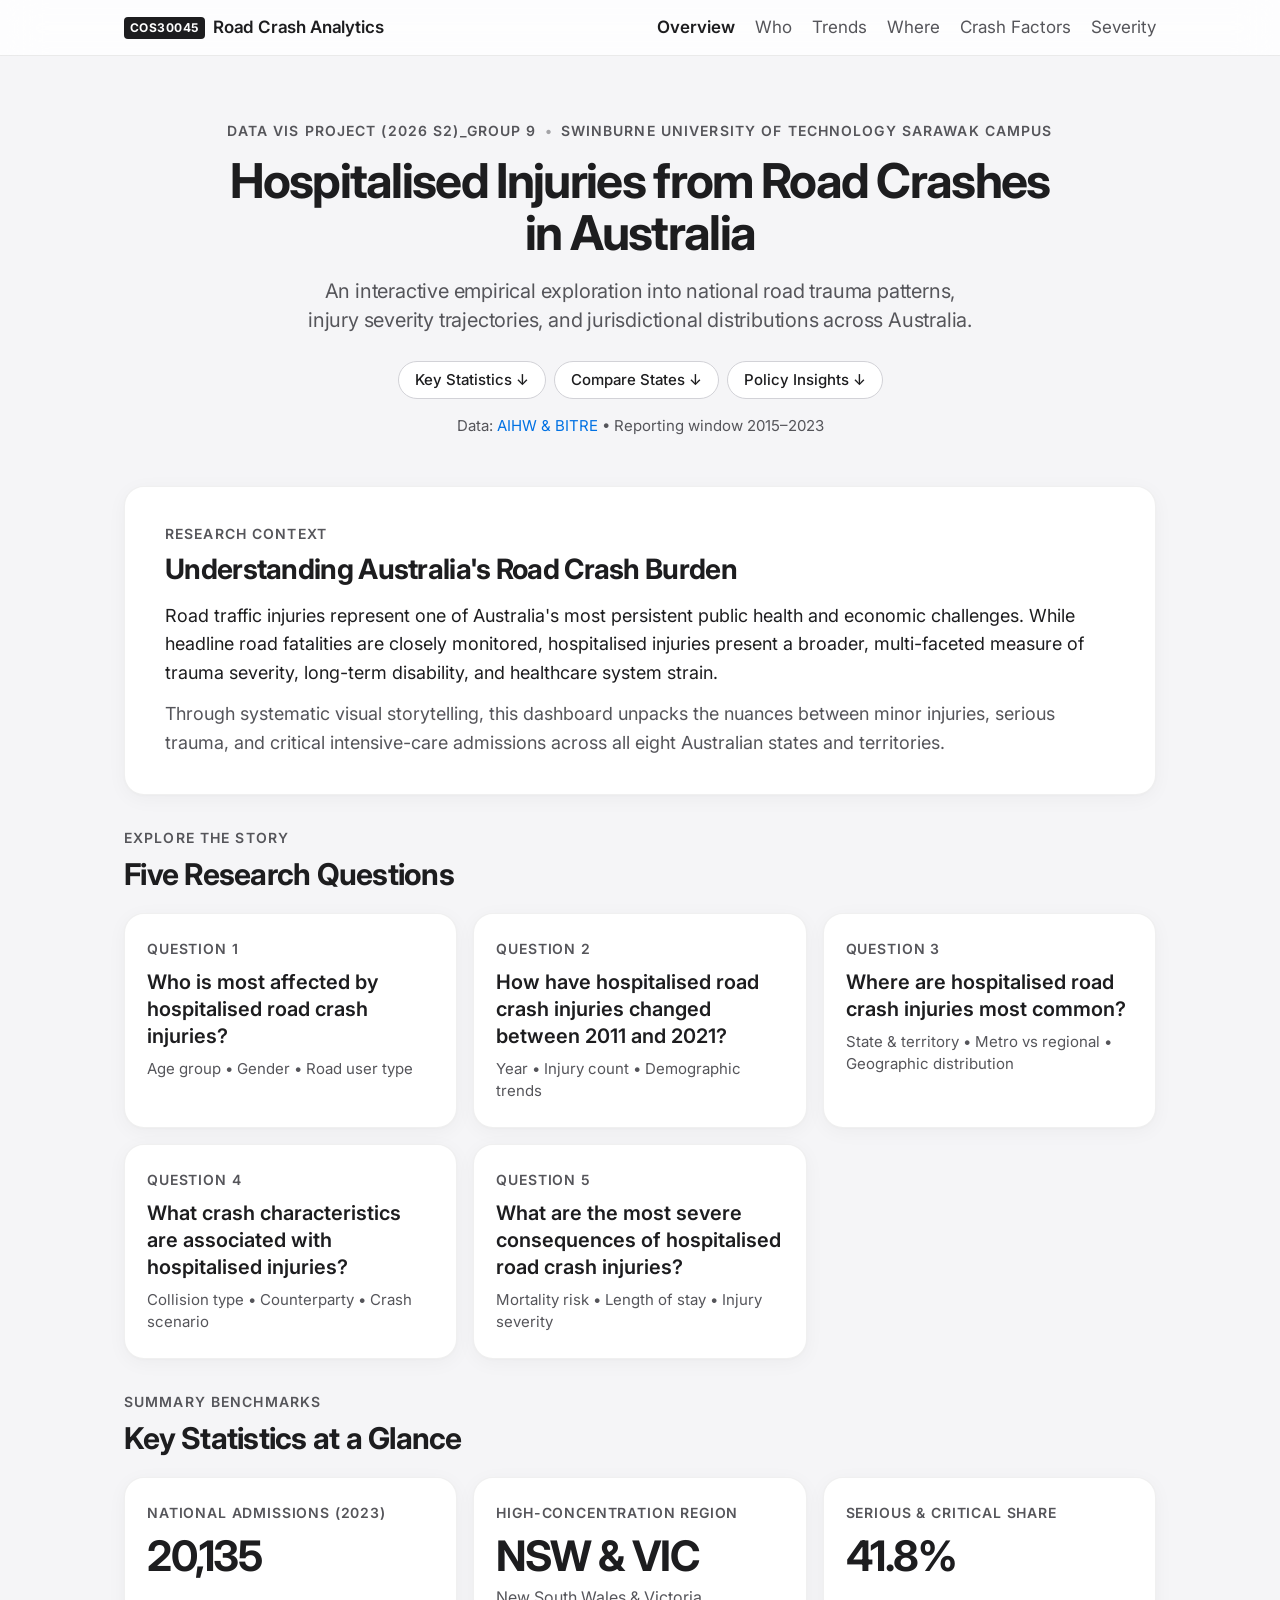
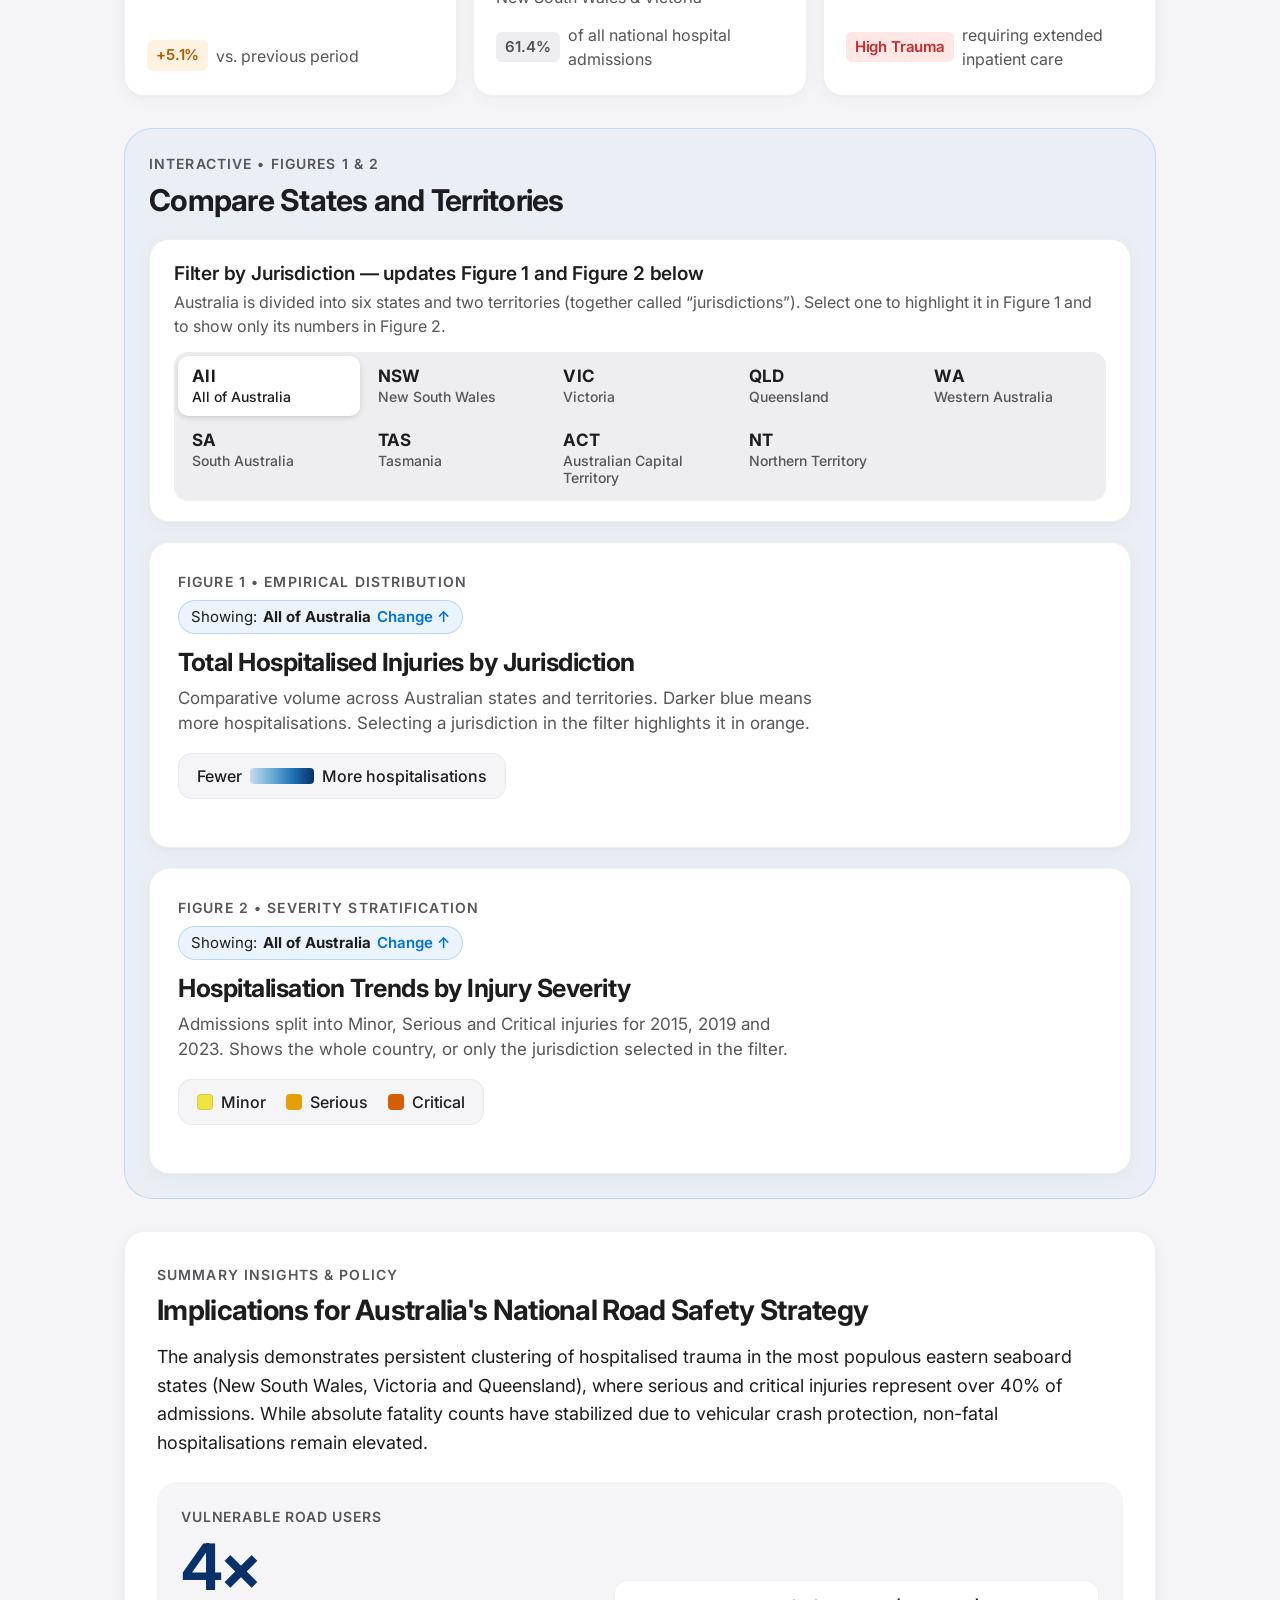
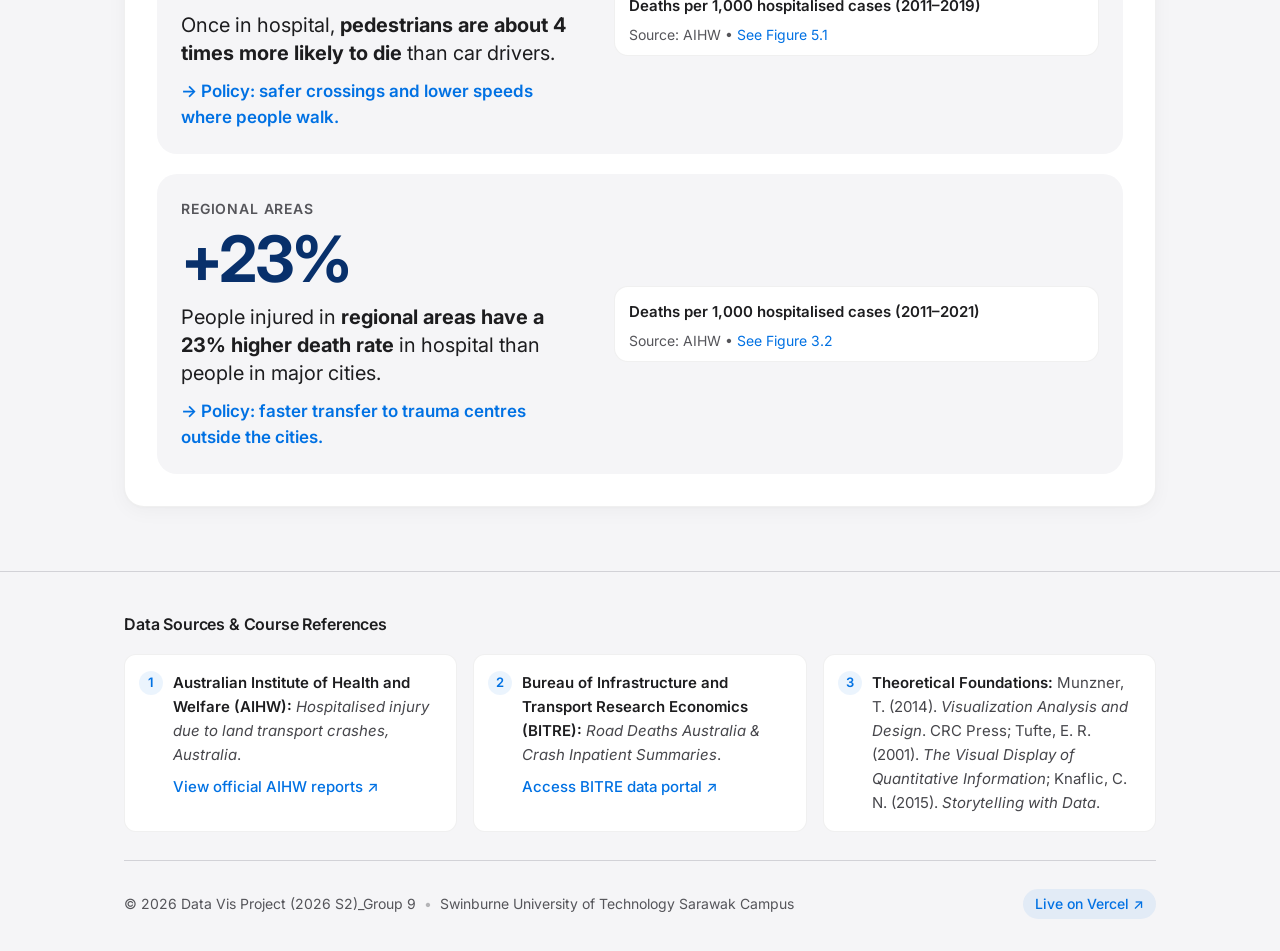
==== src/index.html @ b7437cf0 "feat: Enhance accessibility and responsiveness across the site - Added full state names to jurisdict" ====
<!DOCTYPE html>
<html lang="en">
<head>
  <meta charset="UTF-8" />
  <meta name="viewport" content="width=device-width, initial-scale=1.0" />
  <meta name="description" content="COS20031 Database Design Project – Hospitalised Injuries from Road Crashes in Australia – Swinburne University of Technology Sarawak Campus" />

  <title>Hospitalised Injuries from Road Crashes in Australia</title>

  <!-- ── Apple San Francisco Font Fallback Stack ─────────────── -->
  <link rel="preconnect" href="https://fonts.googleapis.com" />
  <link rel="preconnect" href="https://fonts.gstatic.com" crossorigin />
  <link
    href="https://fonts.googleapis.com/css2?family=Inter:wght@400;500;600;700&display=swap"
    rel="stylesheet"
  />

  <!-- ── Stylesheets ─────────────────────────────────────────── -->
  <link rel="stylesheet" href="css/base.css" />
  <link rel="stylesheet" href="css/visualisations.css" />
</head>
<body data-page="home">

  <!-- Navbar injected by js/layout.js -->
  <div id="site-nav"></div>

  <!-- ═══════════════════════════════════════════════════════════
       HERO SECTION – Apple-style Clean Minimalist Editorial
       ═══════════════════════════════════════════════════════════ -->
  <header class="apple-hero">
    <div class="container hero-container">
      <div class="hero-eyebrow">
        <span>Data Vis Project (2026 S2)_Group 9</span>
        <span class="eyebrow-divider">•</span>
        <span>Swinburne University of Technology Sarawak Campus</span>
      </div>
      <h1 class="hero-title">
        Hospitalised Injuries from Road Crashes in Australia
      </h1>
      <p class="hero-subtitle">
        An interactive empirical exploration into national road trauma patterns,
        injury severity trajectories, and jurisdictional distributions across Australia.
      </p>
      <nav class="hero-chips" aria-label="Jump to section">
        <a href="#key-statistics" class="hero-chip">Key Statistics &darr;</a>
        <a href="#explore" class="hero-chip">Compare States &darr;</a>
        <a href="#conclusion" class="hero-chip">Policy Insights &darr;</a>
      </nav>
      <p class="hero-meta">
        Data: <a href="#citations">AIHW &amp; BITRE</a> &bull; Reporting window 2015&ndash;2023
      </p>
    </div>
  </header>

  <!-- ═══════════════════════════════════════════════════════════
       MAIN CONTENT
       ═══════════════════════════════════════════════════════════ -->
  <main class="container">

    <!-- ── Introduction / Context Card ───────────────────────── -->
    <section id="introduction" class="apple-section">
      <div class="apple-card intro-card">
        <div class="section-kicker">Research Context</div>
        <h2 class="apple-card-title">Understanding Australia's Road Crash Burden</h2>
        <p class="apple-card-text">
          Road traffic injuries represent one of Australia's most persistent public
          health and economic challenges. While headline road fatalities are closely
          monitored, hospitalised injuries present a broader, multi-faceted measure
          of trauma severity, long-term disability, and healthcare system strain.
        </p>
        <p class="apple-card-text text-secondary">
          Through systematic visual storytelling, this dashboard unpacks the nuances
          between minor injuries, serious trauma, and critical intensive-care admissions
          across all eight Australian states and territories.
        </p>
      </div>
    </section>

    <!-- ── Research Questions (links to each question page) ──── -->
    <section id="questions" class="apple-section">
      <div class="section-header-compact">
        <div class="section-kicker">Explore the Story</div>
        <h2 class="section-heading">Five Research Questions</h2>
      </div>
      <div class="question-grid">
        <a href="who-is-affected.html" class="question-card">
          <div class="card-eyebrow">QUESTION 1</div>
          <h3 class="question-card-title">Who is most affected by hospitalised road crash injuries?</h3>
          <p class="question-card-meta">Age group &bull; Gender &bull; Road user type</p>
        </a>
        <a href="trends-over-time.html" class="question-card">
          <div class="card-eyebrow">QUESTION 2</div>
          <h3 class="question-card-title">How have hospitalised road crash injuries changed between 2011 and 2021?</h3>
          <p class="question-card-meta">Year &bull; Injury count &bull; Demographic trends</p>
        </a>
        <a href="geographic-distribution.html" class="question-card">
          <div class="card-eyebrow">QUESTION 3</div>
          <h3 class="question-card-title">Where are hospitalised road crash injuries most common?</h3>
          <p class="question-card-meta">State &amp; territory &bull; Metro vs regional &bull; Geographic distribution</p>
        </a>
        <a href="crash-characteristics.html" class="question-card">
          <div class="card-eyebrow">QUESTION 4</div>
          <h3 class="question-card-title">What crash characteristics are associated with hospitalised injuries?</h3>
          <p class="question-card-meta">Collision type &bull; Counterparty &bull; Crash scenario</p>
        </a>
        <a href="injury-severity.html" class="question-card">
          <div class="card-eyebrow">QUESTION 5</div>
          <h3 class="question-card-title">What are the most severe consequences of hospitalised road crash injuries?</h3>
          <p class="question-card-meta">Mortality risk &bull; Length of stay &bull; Injury severity</p>
        </a>
      </div>
    </section>

    <!-- ── Key Callout Metric Cards (Apple Health / Watch style) ── -->
    <section id="key-statistics" class="apple-section">
      <div class="section-header-compact">
        <div class="section-kicker">Summary Benchmarks</div>
        <h2 class="section-heading">Key Statistics at a Glance</h2>
      </div>

      <div class="callout-grid">
        <div class="callout-card">
          <div class="card-eyebrow">NATIONAL ADMISSIONS (2023)</div>
          <div class="callout-number" id="callout-total">20,135</div>
          <div class="callout-footer">
            <span class="trend-badge trend-up" id="callout-change">+5.1%</span>
            <span class="callout-label">vs. previous period</span>
          </div>
        </div>

        <div class="callout-card">
          <div class="card-eyebrow">HIGH-CONCENTRATION REGION</div>
          <div class="callout-number" id="callout-trend">NSW &amp; VIC</div>
          <p class="callout-sub">New South Wales &amp; Victoria</p>
          <div class="callout-footer">
            <span class="trend-badge trend-neutral">61.4%</span>
            <span class="callout-label">of all national hospital admissions</span>
          </div>
        </div>

        <div class="callout-card">
          <div class="card-eyebrow">SERIOUS &amp; CRITICAL SHARE</div>
          <div class="callout-number" id="callout-severity">41.8%</div>
          <div class="callout-footer">
            <span class="trend-badge trend-alert">High Trauma</span>
            <span class="callout-label">requiring extended inpatient care</span>
          </div>
        </div>
      </div>
    </section>

    <!-- ═══ Explore by Jurisdiction: one filter drives Figure 1 AND Figure 2 ═══ -->
    <div class="explore-group" id="explore">
    <div class="section-header-compact explore-group-header">
      <div class="section-kicker">Interactive &bull; Figures 1 &amp; 2</div>
      <h2 class="section-heading">Compare States and Territories</h2>
    </div>

    <!-- ── Filters (Apple iOS Segmented Control) ─────────────── -->
    <section id="filters" class="apple-section">
      <div class="filter-wrapper">
        <div class="filter-label-wrap">
          <span class="filter-headline">Filter by Jurisdiction &mdash; updates Figure 1 and Figure 2 below</span>
          <span class="filter-subheadline">
            Australia is divided into six states and two territories (together called
            &ldquo;jurisdictions&rdquo;). Select one to highlight it in Figure 1 and to show only
            its numbers in Figure 2.
          </span>
        </div>
        <div id="filters-container" class="apple-segmented-control jurisdiction-control" role="tablist">
          <button class="filter-btn active" data-filter="all" role="tab" aria-selected="true">
            <span class="filter-code">All</span><span class="filter-name">All of Australia</span>
          </button>
          <button class="filter-btn" data-filter="NSW" role="tab" aria-selected="false">
            <span class="filter-code">NSW</span><span class="filter-name">New South Wales</span>
          </button>
          <button class="filter-btn" data-filter="VIC" role="tab" aria-selected="false">
            <span class="filter-code">VIC</span><span class="filter-name">Victoria</span>
          </button>
          <button class="filter-btn" data-filter="QLD" role="tab" aria-selected="false">
            <span class="filter-code">QLD</span><span class="filter-name">Queensland</span>
          </button>
          <button class="filter-btn" data-filter="WA" role="tab" aria-selected="false">
            <span class="filter-code">WA</span><span class="filter-name">Western Australia</span>
          </button>
          <button class="filter-btn" data-filter="SA" role="tab" aria-selected="false">
            <span class="filter-code">SA</span><span class="filter-name">South Australia</span>
          </button>
          <button class="filter-btn" data-filter="TAS" role="tab" aria-selected="false">
            <span class="filter-code">TAS</span><span class="filter-name">Tasmania</span>
          </button>
          <button class="filter-btn" data-filter="ACT" role="tab" aria-selected="false">
            <span class="filter-code">ACT</span><span class="filter-name">Australian Capital Territory</span>
          </button>
          <button class="filter-btn" data-filter="NT" role="tab" aria-selected="false">
            <span class="filter-code">NT</span><span class="filter-name">Northern Territory</span>
          </button>
        </div>
      </div>
    </section>

    <!-- ── Chart 1: Regional Distribution (Apple Health style) ── -->
    <section id="chart-section-1" class="apple-section">
      <div class="apple-chart-card">
        <div class="chart-card-header">
          <div>
            <div class="section-kicker">Figure 1 • Empirical Distribution</div>
            <a href="#filters" class="filter-scope" data-filter-scope>Showing: <strong class="filter-scope-value">All of Australia</strong> <span class="filter-scope-change">Change &uarr;</span></a>
            <h2 class="chart-card-title">Total Hospitalised Injuries by Jurisdiction</h2>
            <p class="chart-card-desc">
              Comparative volume across Australian states and territories. Darker blue means more
              hospitalisations. Selecting a jurisdiction in the filter highlights it in orange.
            </p>
          </div>
          <div class="chart-legend-box" id="chart-1-legend">
            <span class="legend-chip">Fewer <span class="swatch swatch-gradient"></span> More hospitalisations</span>
          </div>
        </div>

        <div class="responsive-svg-container" id="chart-1">
          <!-- D3 SVG injected here -->
        </div>
      </div>
    </section>

    <!-- ── Chart 2: Injury Severity Breakdown ────────────────── -->
    <section id="chart-section-2" class="apple-section">
      <div class="apple-chart-card">
        <div class="chart-card-header">
          <div>
            <div class="section-kicker">Figure 2 • Severity Stratification</div>
            <a href="#filters" class="filter-scope" data-filter-scope>Showing: <strong class="filter-scope-value">All of Australia</strong> <span class="filter-scope-change">Change &uarr;</span></a>
            <h2 class="chart-card-title">Hospitalisation Trends by Injury Severity</h2>
            <p class="chart-card-desc">
              Admissions split into Minor, Serious and Critical injuries for 2015, 2019 and 2023.
              Shows the whole country, or only the jurisdiction selected in the filter.
            </p>
          </div>
          <div class="chart-legend-box" id="chart-2-legend">
            <span class="legend-chip"><span class="swatch swatch-minor"></span> Minor</span>
            <span class="legend-chip"><span class="swatch swatch-serious"></span> Serious</span>
            <span class="legend-chip"><span class="swatch swatch-critical"></span> Critical</span>
          </div>
        </div>

        <div class="responsive-svg-container" id="chart-2">
          <!-- D3 SVG injected here -->
        </div>
      </div>
    </section>
    </div><!-- /.explore-group -->

    <!-- ── Narrative Conclusion (Apple Card) ─────────────────── -->
    <section id="conclusion" class="apple-section">
      <div class="apple-card conclusion-card">
        <div class="section-kicker">Summary Insights &amp; Policy</div>
        <h2 class="apple-card-title">Implications for Australia's National Road Safety Strategy</h2>
        <p class="apple-card-text">
          The analysis demonstrates persistent clustering of hospitalised trauma in the
          most populous eastern seaboard states (New South Wales, Victoria and Queensland), where serious and critical
          injuries represent over 40% of admissions. While absolute fatality counts have
          stabilized due to vehicular crash protection, non-fatal hospitalisations remain elevated.
        </p>
        <div class="insight-list">
          <!-- Insight 1: one number, one sentence, one action, one chart -->
          <article class="insight-row">
            <div class="insight-text">
              <div class="insight-kicker">Vulnerable road users</div>
              <div class="insight-number">4&times;</div>
              <p class="insight-headline">
                Once in hospital, <strong>pedestrians are about 4 times more likely to die</strong>
                than car drivers.
              </p>
              <p class="insight-action"><span aria-hidden="true">&rarr;</span> Policy: safer crossings and lower speeds where people walk.</p>
            </div>
            <figure class="summary-chart">
              <figcaption class="summary-chart-title">Deaths per 1,000 hospitalised cases (2011&ndash;2019)</figcaption>
              <div class="summary-chart-svg" id="summary-chart-road-users"></div>
              <p class="summary-chart-source">Source: AIHW &bull; <a href="injury-severity.html#mortality-risk">See Figure 5.1</a></p>
            </figure>
          </article>

          <!-- Insight 2 -->
          <article class="insight-row">
            <div class="insight-text">
              <div class="insight-kicker">Regional areas</div>
              <div class="insight-number">+23%</div>
              <p class="insight-headline">
                People injured in <strong>regional areas have a 23% higher death rate</strong>
                in hospital than people in major cities.
              </p>
              <p class="insight-action"><span aria-hidden="true">&rarr;</span> Policy: faster transfer to trauma centres outside the cities.</p>
            </div>
            <figure class="summary-chart">
              <figcaption class="summary-chart-title">Deaths per 1,000 hospitalised cases (2011&ndash;2021)</figcaption>
              <div class="summary-chart-svg" id="summary-chart-remoteness"></div>
              <p class="summary-chart-source">Source: AIHW &bull; <a href="geographic-distribution.html#metro-regional">See Figure 3.2</a></p>
            </figure>
          </article>
        </div>
      </div>
    </section>

  </main>

  <!-- ═══════════════════════════════════════════════════════════
       APPLE-STYLE MINIMALIST FOOTER
       ═══════════════════════════════════════════════════════════ -->
  <footer class="site-footer" id="citations">
    <div class="container footer-container">
      <div class="footer-references">
        <p class="footer-references-title">Data Sources &amp; Course References</p>
        <ol class="footer-ordered-list">
          <li>
            <strong>Australian Institute of Health and Welfare (AIHW):</strong>
            <em>Hospitalised injury due to land transport crashes, Australia</em>.
            <a href="https://www.aihw.gov.au/reports/injury/hospitalised-injury-due-to-land-transport-crashes" target="_blank" rel="noopener noreferrer">
              View official AIHW reports &nearr;
            </a>
          </li>
          <li>
            <strong>Bureau of Infrastructure and Transport Research Economics (BITRE):</strong>
            <em>Road Deaths Australia &amp; Crash Inpatient Summaries</em>.
            <a href="https://www.bitre.gov.au/publications/ongoing/road_deaths_australia_annual_summaries" target="_blank" rel="noopener noreferrer">
              Access BITRE data portal &nearr;
            </a>
          </li>
          <li>
            <strong>Theoretical Foundations:</strong>
            Munzner, T. (2014). <em>Visualization Analysis and Design</em>. CRC Press;
            Tufte, E. R. (2001). <em>The Visual Display of Quantitative Information</em>;
            Knaflic, C. N. (2015). <em>Storytelling with Data</em>.
          </li>
        </ol>
      </div>

      <div class="footer-divider"></div>

      <div class="footer-bottom">
        <div class="footer-meta">
          <span>&copy; 2026 Data Vis Project (2026 S2)_Group 9</span>
          <span class="meta-dot">&bull;</span>
          <span>Swinburne University of Technology Sarawak Campus</span>
        </div>
        <div class="footer-deployment-link">
          <a href="https://cos30045-data-visual-project-src.vercel.app/" target="_blank" rel="noopener noreferrer">
            Live on Vercel &nearr;
          </a>
        </div>
      </div>
    </div>
  </footer>

  <!-- ═══════════════════════════════════════════════════════════
       SCRIPTS – D3 v7 CDN first, then project modules
       ═══════════════════════════════════════════════════════════ -->
  <script src="js/layout.js"></script>
  <script src="https://d3js.org/d3.v7.min.js"></script>
  <script src="js/shared-constants.js"></script>
  <script src="js/load-data.js"></script>
  <script src="js/main-narrative.js"></script>
  <script src="js/summary-charts.js"></script>

</body>
</html>
---- src/css/base.css ----
/* ═══════════════════════════════════════════════════════════════
   base.css – Apple Design System Baseline
   Inspired by Apple (SF Pro, Cupertino Design Language, macOS/iOS)
   ═══════════════════════════════════════════════════════════════ */

/* ── Apple Design Tokens ────────────────────────────────────── */
:root {
  /* Apple Surface & Canvas Palette */
  --apple-bg:              #f5f5f7;  /* Signature Apple light gray canvas */
  --apple-surface:         #ffffff;  /* Pure white card surface */
  --apple-surface-subtle:  #fafafa;
  --apple-card-border:     rgba(0, 0, 0, 0.06);
  --apple-hairline:        #d2d2d7;

  /* Apple Typography Colors */
  --apple-text-primary:    #1d1d1f;  /* Deep carbon black */
  --apple-text-secondary: #55555a;  /* Apple neutral subtext */
  --apple-text-tertiary: #46464b;

  /* Apple System Accent Colors */
  --apple-blue:            #0071e3;  /* Apple System Blue */
  --apple-blue-hover:      #0077ed;
  --apple-blue-active:     #006edb;
  --apple-blue-subtle:     rgba(0, 113, 227, 0.08);

  /* Storytelling & Attention Accents (Course Rules + Apple System Alert) */
  --apple-accent:          #d55e00;  /* Bold vermillion / coral highlight */
  --apple-accent-subtle:   rgba(213, 94, 0, 0.1);
  --apple-muted-baseline:  #888888;  /* Muted slate baseline */

  /* Trend Badges */
  --badge-green-bg:        rgba(52, 199, 89, 0.12);
  --badge-green-text:      #1b7a34;
  --badge-orange-bg:       rgba(255, 149, 0, 0.12);
  --badge-orange-text:     #b25900;
  --badge-red-bg:          rgba(255, 59, 48, 0.12);
  --badge-red-text:        #c92a2a;
  --badge-neutral-bg:      rgba(118, 118, 128, 0.12);
  --badge-neutral-text:    #515154;

  /* Apple Typography Stack */
  --apple-font: -apple-system, BlinkMacSystemFont, "SF Pro Display", "SF Pro Text",
                "SF Pro", "Inter", "Helvetica Neue", Helvetica, Arial, sans-serif;
  --apple-mono: SFMono-Regular, Menlo, Monaco, Consolas, "Liberation Mono", monospace;

  /* Layout & Elevations */
  --container-max:         1080px;
  --apple-radius-sm:       8px;
  --apple-radius-md:       14px;
  --apple-radius-lg:       20px;
  --apple-radius-pill:     980px;

  /* Apple Soft Ambient Shadows */
  --apple-shadow-card:     0 4px 20px rgba(0, 0, 0, 0.04), 0 1px 3px rgba(0, 0, 0, 0.02);
  --apple-shadow-hover:    0 12px 32px rgba(0, 0, 0, 0.08), 0 2px 6px rgba(0, 0, 0, 0.04);
  --apple-shadow-popover:  0 14px 40px rgba(0, 0, 0, 0.12), 0 2px 8px rgba(0, 0, 0, 0.06);

  /* Apple Motion Physics */
  --apple-ease:            cubic-bezier(0.25, 0.1, 0.25, 1);
  --apple-transition-fast: 0.18s cubic-bezier(0.25, 0.1, 0.25, 1);
  --apple-transition-smooth: 0.3s cubic-bezier(0.16, 1, 0.3, 1);
}

/* ── Reset & Baseline ───────────────────────────────────────── */
*,
*::before,
*::after {
  box-sizing: border-box;
  margin: 0;
  padding: 0;
}

html {
  scroll-behavior: smooth;
  scroll-padding-top: 72px; /* jump links land below the sticky nav */
  -webkit-font-smoothing: antialiased;
  -moz-osx-font-smoothing: grayscale;
  text-rendering: optimizeLegibility;
}

body {
  font-family: var(--apple-font);
  background-color: var(--apple-bg);
  color: var(--apple-text-primary);
  line-height: 1.5;
  font-size: 17px;
  overflow-x: hidden;
}

img, svg {
  display: block;
  max-width: 100%;
}

a {
  color: var(--apple-blue);
  text-decoration: none;
  transition: color var(--apple-transition-fast);
}

a:hover {
  color: var(--apple-blue-hover);
  text-decoration: underline;
}

.container {
  width: 100%;
  max-width: var(--container-max);
  margin-left: auto;
  margin-right: auto;
  padding-left: 24px;
  padding-right: 24px;
}

/* ── Frosted Glass Navigation Bar (Apple Style) ─────────────── */
.apple-nav {
  position: sticky;
  top: 0;
  left: 0;
  right: 0;
  height: 56px;
  background: rgba(255, 255, 255, 0.82);
  backdrop-filter: saturate(180%) blur(20px);
  -webkit-backdrop-filter: saturate(180%) blur(20px);
  border-bottom: 1px solid rgba(0, 0, 0, 0.08);
  z-index: 999;
}

.apple-nav-inner {
  max-width: var(--container-max);
  height: 100%;
  margin: 0 auto;
  padding: 0 24px;
  display: flex;
  align-items: center;
  justify-content: space-between;
}

.apple-nav-brand {
  display: inline-flex;
  align-items: center;
  gap: 8px;
  color: var(--apple-text-primary);
  font-weight: 600;
  font-size: 17px;
  letter-spacing: -0.01em;
}

.apple-nav-brand:hover {
  text-decoration: none;
  opacity: 0.8;
}

.apple-brand-badge {
  background: var(--apple-text-primary);
  color: #fff;
  font-size: 12px;
  font-weight: 700;
  padding: 2px 6px;
  border-radius: 4px;
  letter-spacing: 0.04em;
}

.apple-brand-title {
  color: var(--apple-text-primary);
}

.apple-nav-links {
  display: flex;
  gap: 20px;
}

.apple-nav-links a {
  font-size: 17px;
  color: var(--apple-text-secondary);
  text-decoration: none;
  font-weight: 400;
  transition: color var(--apple-transition-fast);
}

.apple-nav-links a:hover {
  color: var(--apple-text-primary);
  text-decoration: none;
}

.apple-nav-links a.active {
  color: var(--apple-text-primary);
  font-weight: 600;
}

/* ── Research Question Cards (home page) ────────────────────── */
.question-grid {
  display: grid;
  grid-template-columns: repeat(auto-fill, minmax(min(300px, 100%), 1fr));
  gap: 16px;
}

.question-card {
  background: var(--apple-surface);
  border-radius: var(--apple-radius-lg);
  border: 1px solid var(--apple-card-border);
  padding: 24px 22px;
  box-shadow: var(--apple-shadow-card);
  color: var(--apple-text-primary);
  transition: transform var(--apple-transition-smooth), box-shadow var(--apple-transition-smooth);
}

.question-card:hover {
  transform: translateY(-2px);
  box-shadow: var(--apple-shadow-hover);
  text-decoration: none;
}

.question-card-title {
  font-size: 20px;
  font-weight: 600;
  line-height: 1.35;
  margin: 8px 0;
}

.question-card-meta {
  font-size: 15px;
  color: var(--apple-text-secondary);
  margin: 0;
}

/* ── Hero Section (Apple Product Launch Editorial) ──────────── */
.apple-hero {
  padding: 64px 0 48px 0;
  text-align: center;
}

.hero-container {
  display: flex;
  flex-direction: column;
  align-items: center;
}

.hero-eyebrow {
  display: inline-flex;
  align-items: center;
  gap: 8px;
  font-size: 14px;
  font-weight: 600;
  color: var(--apple-text-secondary);
  text-transform: uppercase;
  letter-spacing: 0.08em;
  margin-bottom: 14px;
}

.eyebrow-divider {
  opacity: 0.5;
}

.hero-title {
  font-size: 48px;
  line-height: 1.08;
  font-weight: 700;
  letter-spacing: -0.035em;
  color: var(--apple-text-primary);
  max-width: 820px;
  margin: 0 auto 18px auto;
}

.hero-subtitle {
  font-size: 20px;
  line-height: 1.45;
  color: var(--apple-text-secondary);
  max-width: 680px;
  margin: 0 auto 26px auto;
  font-weight: 400;
  letter-spacing: -0.01em;
}

.hero-chips {
  display: flex;
  flex-wrap: wrap;
  justify-content: center;
  gap: 8px;
}

.hero-chip {
  display: inline-flex;
  align-items: center;
  padding: 7px 16px;
  background: rgba(0, 0, 0, 0.04);
  border: 1px solid rgba(0, 0, 0, 0.06);
  border-radius: var(--apple-radius-pill);
  font-size: 15px;
  font-weight: 500;
  color: var(--apple-text-tertiary);
}

a.hero-chip {
  color: var(--apple-text-primary);
  background: var(--apple-surface);
  border-color: var(--apple-hairline);
  transition: background var(--apple-transition-fast), border-color var(--apple-transition-fast);
}

a.hero-chip:hover {
  color: var(--apple-blue);
  border-color: var(--apple-blue);
  background: var(--apple-blue-subtle);
  text-decoration: none;
}

.hero-meta {
  margin-top: 16px;
  font-size: 15px;
  color: var(--apple-text-secondary);
}

/* ── Explore group: filter + Figure 1 + Figure 2 read as one unit ── */
.explore-group {
  background: rgba(0, 113, 227, 0.045);
  border: 1px solid rgba(0, 113, 227, 0.18);
  border-radius: 28px;
  padding: 24px;
  margin-bottom: 32px;
}

.explore-group > .apple-section:last-child {
  margin-bottom: 0;
}

.explore-group > .apple-section {
  margin-bottom: 20px;
}

/* "Showing: Queensland  Change ↑" badge on each filtered figure */
.filter-scope {
  display: inline-flex;
  flex-wrap: wrap;
  align-items: center;
  gap: 6px;
  margin: 4px 0 10px;
  padding: 5px 12px;
  border-radius: var(--apple-radius-pill);
  background: var(--apple-blue-subtle);
  border: 1px solid rgba(0, 113, 227, 0.22);
  color: var(--apple-text-primary);
  font-size: 15px;
}

.filter-scope:hover {
  text-decoration: none;
  border-color: var(--apple-blue);
  color: var(--apple-text-primary);
}

.filter-scope.is-filtered {
  background: var(--apple-accent-subtle);
  border-color: rgba(213, 94, 0, 0.35);
}

.filter-scope-change {
  color: var(--apple-blue);
  font-weight: 600;
}

.hero-chip.chip-accent {
  background: var(--apple-blue-subtle);
  border-color: rgba(0, 113, 227, 0.2);
  color: var(--apple-blue);
}

/* ── Apple Sections & Cards ─────────────────────────────────── */
.apple-section {
  margin-bottom: 32px;
}

.section-header-compact {
  margin-bottom: 16px;
}

.section-kicker {
  font-size: 14px;
  font-weight: 600;
  text-transform: uppercase;
  letter-spacing: 0.08em;
  color: var(--apple-text-secondary);
  margin-bottom: 4px;
}

.section-heading {
  font-size: 30px;
  font-weight: 700;
  letter-spacing: -0.025em;
  color: var(--apple-text-primary);
}

.apple-card {
  background: var(--apple-surface);
  border-radius: var(--apple-radius-lg);
  border: 1px solid var(--apple-card-border);
  box-shadow: var(--apple-shadow-card);
  padding: 32px;
  transition: box-shadow var(--apple-transition-smooth), transform var(--apple-transition-smooth);
}

.intro-card {
  padding: 36px 40px;
}

.apple-card-title {
  font-size: 28px;
  font-weight: 700;
  letter-spacing: -0.025em;
  color: var(--apple-text-primary);
  margin-bottom: 12px;
}

.apple-card-text {
  font-size: 18px;
  line-height: 1.6;
  color: var(--apple-text-primary);
  margin-bottom: 12px;
}

.apple-card-text.text-secondary {
  color: var(--apple-text-secondary);
  margin-bottom: 0;
}

/* ── Apple Callout Metric Cards (Apple Health / Watch Style) ── */
.callout-grid {
  display: grid;
  grid-template-columns: repeat(auto-fit, minmax(min(260px, 100%), 1fr));
  gap: 16px;
}

.callout-card {
  background: var(--apple-surface);
  border-radius: var(--apple-radius-lg);
  border: 1px solid var(--apple-card-border);
  padding: 24px 22px;
  box-shadow: var(--apple-shadow-card);
  display: flex;
  flex-direction: column;
  transition: transform var(--apple-transition-smooth), box-shadow var(--apple-transition-smooth);
}

.callout-card:hover {
  transform: translateY(-2px);
  box-shadow: var(--apple-shadow-hover);
}

.card-eyebrow {
  font-size: 14px;
  font-weight: 600;
  text-transform: uppercase;
  letter-spacing: 0.06em;
  color: var(--apple-text-secondary);
  margin-bottom: 10px;
}

.callout-number {
  font-size: 42px;
  line-height: 1.1;
  font-weight: 700;
  letter-spacing: -0.035em;
  color: var(--apple-text-primary);
  margin-bottom: 14px;
}

.callout-footer {
  margin-top: auto;
  display: flex;
  align-items: center;
  gap: 8px;
}

.trend-badge {
  display: inline-flex;
  white-space: nowrap;
  flex-shrink: 0;
  align-items: center;
  font-size: 15px;
  font-weight: 600;
  padding: 4px 9px;
  border-radius: 6px;
  letter-spacing: -0.01em;
}

.trend-badge.trend-up {
  background: var(--badge-orange-bg);
  color: var(--badge-orange-text);
}

.trend-badge.trend-neutral {
  background: var(--badge-neutral-bg);
  color: var(--badge-neutral-text);
}

.trend-badge.trend-alert {
  background: var(--badge-red-bg);
  color: var(--badge-red-text);
}

.callout-label {
  font-size: 16px;
  color: var(--apple-text-secondary);
}

/* ── Apple iOS / macOS Segmented Control ────────────────────── */
.filter-wrapper {
  background: var(--apple-surface);
  border-radius: var(--apple-radius-lg);
  border: 1px solid var(--apple-card-border);
  padding: 20px 24px;
  box-shadow: var(--apple-shadow-card);
  display: flex;
  flex-direction: column;
  gap: 14px;
}

.filter-label-wrap {
  display: flex;
  flex-direction: column;
  gap: 2px;
}

.filter-headline {
  font-size: 19px;
  font-weight: 600;
  color: var(--apple-text-primary);
  letter-spacing: -0.01em;
}

.filter-subheadline {
  font-size: 16px;
  color: var(--apple-text-secondary);
}

.sort-control {
  display: flex;
  align-items: center;
  flex-wrap: wrap;
  gap: 10px;
}

.sort-control-label {
  font-size: 16px;
  font-weight: 600;
  color: var(--apple-text-primary);
}

.apple-segmented-control {
  display: inline-flex;
  align-self: flex-start;
  flex-wrap: wrap;
  background: rgba(118, 118, 128, 0.12);
  border-radius: var(--apple-radius-pill);
  padding: 3px;
  gap: 2px;
}

.filter-btn {
  font-family: var(--apple-font);
  font-size: 16px;
  font-weight: 500;
  padding: 8px 16px;
  border-radius: var(--apple-radius-pill);
  border: none;
  background: transparent;
  color: var(--apple-text-primary);
  cursor: pointer;
  transition: all var(--apple-transition-fast);
  outline: none;
  user-select: none;
}

.filter-btn:hover {
  color: var(--apple-text-primary);
  opacity: 0.8;
}

.filter-btn.active {
  background: #ffffff;
  color: var(--apple-text-primary);
  font-weight: 600;
  box-shadow: 0 2px 6px rgba(0, 0, 0, 0.12), 0 1px 2px rgba(0, 0, 0, 0.04);
}

/* ── Apple Chart Card ───────────────────────────────────────── */
.apple-chart-card {
  background: var(--apple-surface);
  border-radius: var(--apple-radius-lg);
  border: 1px solid var(--apple-card-border);
  box-shadow: var(--apple-shadow-card);
  padding: 28px;
  transition: box-shadow var(--apple-transition-smooth);
}

.chart-card-header {
  display: flex;
  align-items: flex-start;
  justify-content: space-between;
  flex-wrap: wrap;
  gap: 16px;
  margin-bottom: 20px;
}

.chart-card-title {
  font-size: 25px;
  font-weight: 700;
  letter-spacing: -0.02em;
  color: var(--apple-text-primary);
  margin-bottom: 4px;
}

.chart-card-desc {
  font-size: 17px;
  line-height: 1.5;
  color: var(--apple-text-secondary);
  max-width: 640px;
}

.chart-legend-box {
  display: flex;
  flex-wrap: wrap;
  align-items: center;
  gap: 10px 20px;
  background: var(--apple-bg);
  border: 1px solid rgba(0, 0, 0, 0.05);
  border-radius: var(--apple-radius-md);
  padding: 10px 18px;
  font-size: 16px;
  font-weight: 500;
  color: var(--apple-text-primary);
}

.legend-chip {
  display: inline-flex;
  align-items: center;
  gap: 8px;
}

/* ── Interactive Road User Legend (Apple Pill System) ───────── */
.interactive-bubble-legend {
  display: flex;
  flex-direction: column;
  align-items: center;
  gap: 12px;
  padding: 16px 20px;
  margin-top: 22px;
  background: #f8fafc;
  border: 1px solid #e2e8f0;
  border-radius: 16px;
  box-shadow: inset 0 1px 2px rgba(0, 0, 0, 0.02);
}

.interactive-legend-title {
  font-size: 14px;
  font-weight: 600;
  text-transform: uppercase;
  letter-spacing: 0.06em;
  color: #475569;
  user-select: none;
  text-align: center;
}

.interactive-legend-chips {
  display: flex;
  flex-wrap: wrap;
  align-items: center;
  justify-content: center;
  gap: 8px 12px;
}

button.legend-chip {
  all: unset;
  box-sizing: border-box;
  -webkit-appearance: none;
  appearance: none;
  display: inline-flex;
  align-items: center;
  gap: 8px;
  padding: 8px 16px;
  border-radius: 999px;
  font-family: var(--apple-font, sans-serif);
  font-size: 15px;
  font-weight: 500;
  color: #1d1d1f;
  background: #ffffff;
  border: 1px solid #e2e8f0;
  box-shadow: 0 1px 3px rgba(0, 0, 0, 0.05);
  cursor: pointer;
  transition: all 0.18s cubic-bezier(0.25, 0.1, 0.25, 1);
  user-select: none;
  line-height: 1.2;
}

button.legend-chip:hover {
  transform: translateY(-1px);
  box-shadow: 0 4px 12px rgba(0, 0, 0, 0.08);
  border-color: #cbd5e1;
}

button.legend-chip.active {
  background: #1d1d1f;
  color: #ffffff;
  border-color: #1d1d1f;
  box-shadow: 0 2px 8px rgba(0, 0, 0, 0.2);
}

.legend-chip-dot {
  display: inline-block;
  width: 13px;
  height: 13px;
  border-radius: 50%;
  flex-shrink: 0;
  box-shadow: 0 0 0 1px rgba(0, 0, 0, 0.08);
}

button.legend-chip.active .legend-chip-dot {
  box-shadow: 0 0 0 1.5px #ffffff;
}

.swatch {
  flex-shrink: 0;
  width: 16px;
  height: 16px;
  border-radius: 4px;
  display: inline-block;
}

.swatch-accent    { background-color: var(--apple-accent); }
.swatch-gradient  {
  width: 64px;
  /* matches d3.interpolateBlues 0.3 → 1.0 used by every bar chart */
  background: linear-gradient(90deg, #c6dbef, #6baed6, #2171b5, #08306b);
}
.swatch-faded     { opacity: 0.25; width: 32px; }
.swatch-baseline  { background-color: var(--apple-muted-baseline); opacity: 0.6; }
.swatch-minor     { background-color: #F0E442; border: 1px solid rgba(0,0,0,0.1); }
.swatch-serious   { background-color: #E69F00; }
.swatch-critical  { background-color: #D55E00; }

/* ── Conclusion Card Highlights ─────────────────────────────── */
.conclusion-highlights {
  display: grid;
  grid-template-columns: 1fr 1fr;
  gap: 16px;
  margin-top: 20px;
}

.highlight-item {
  display: flex;
  align-items: flex-start;
  gap: 12px;
  background: var(--apple-bg);
  border-radius: var(--apple-radius-md);
  padding: 16px;
  font-size: 16px;
  line-height: 1.5;
  color: var(--apple-text-primary);
}

.insight-list {
  display: flex;
  flex-direction: column;
  gap: 20px;
  margin-top: 24px;
}

/* One insight = big number + one sentence + one action, chart beside it */
.insight-row {
  display: grid;
  grid-template-columns: minmax(0, 5fr) minmax(0, 6fr);
  gap: 28px;
  align-items: center;
  padding: 24px;
  background: var(--apple-bg);
  border-radius: var(--apple-radius-lg);
}

.insight-kicker {
  font-size: 14px;
  font-weight: 600;
  text-transform: uppercase;
  letter-spacing: 0.06em;
  color: var(--apple-text-secondary);
}

.insight-number {
  font-size: 64px;
  line-height: 1;
  font-weight: 700;
  letter-spacing: -0.04em;
  color: #08306b;           /* same navy as the darkest bar in the chart beside it */
  margin: 8px 0 12px;
}

.insight-headline {
  font-size: 20px;
  line-height: 1.4;
  margin: 0 0 12px;
  color: var(--apple-text-primary);
}

.insight-action {
  font-size: 17px;
  font-weight: 600;
  color: var(--apple-blue);
  margin: 0;
}

.insight-row .summary-chart {
  margin: 0;
}

.highlight-body {
  flex: 1;
  min-width: 0;
}

.highlight-body p {
  margin: 0;
}

.summary-chart {
  margin: 16px 0 0;
  padding: 14px 14px 10px;
  background: var(--apple-surface);
  border: 1px solid var(--apple-card-border);
  border-radius: var(--apple-radius-md);
}

.summary-chart-title {
  font-size: 15px;
  font-weight: 600;
  color: var(--apple-text-primary);
  margin-bottom: 6px;
}

.summary-chart-subtitle {
  font-family: var(--apple-font);
  font-size: 14px;
  font-weight: 600;
  fill: var(--apple-text-secondary);
}

.summary-chart-svg svg {
  display: block;
  width: 100%;
  height: auto;
}

.summary-chart-label {
  font-family: var(--apple-font);
  font-size: 15px;
  fill: var(--apple-text-primary);
}

.summary-chart-value {
  font-family: var(--apple-font);
  font-size: 15px;
  font-weight: 700;
  fill: var(--apple-text-primary);
}

.summary-chart-source {
  margin-top: 6px !important;
  font-size: 14px;
  color: var(--apple-text-secondary);
}

.highlight-icon {
  color: var(--apple-blue);
  font-size: 16px;
  line-height: 1.2;
}

/* ── Apple Minimalist Footer ────────────────────────────────── */
.site-footer {
  margin-top: 64px;
  background: var(--apple-bg);
  border-top: 1px solid var(--apple-hairline);
  padding: 40px 0 32px 0;
  font-size: 15px;
  color: var(--apple-text-secondary);
  line-height: 1.6;
}

.footer-container {
  display: flex;
  flex-direction: column;
  gap: 28px;
}

.footer-references-title {
  font-weight: 600;
  color: var(--apple-text-primary);
  margin-bottom: 16px;
  font-size: 16px;
  letter-spacing: -0.01em;
}

.footer-ordered-list {
  list-style: none;
  padding: 0;
  margin: 0;
  display: grid;
  grid-template-columns: repeat(3, 1fr);
  gap: 16px;
  counter-reset: ref;
}

.footer-ordered-list li {
  counter-increment: ref;
  position: relative;
  background: var(--apple-surface);
  border: 1px solid var(--apple-card-border);
  border-radius: 12px;
  padding: 16px 16px 16px 48px;
  color: var(--apple-text-tertiary);
}

.footer-ordered-list li::before {
  content: counter(ref);
  position: absolute;
  left: 14px;
  top: 16px;
  width: 24px;
  height: 24px;
  border-radius: 50%;
  background: var(--apple-blue-subtle);
  color: var(--apple-blue);
  font-size: 13px;
  font-weight: 600;
  display: flex;
  align-items: center;
  justify-content: center;
}

.footer-ordered-list strong {
  color: var(--apple-text-primary);
  font-weight: 600;
}

.footer-ordered-list a {
  display: block;
  margin-top: 8px;
  color: var(--apple-blue);
  font-weight: 500;
  text-decoration: none;
}

.footer-ordered-list a:hover {
  text-decoration: underline;
}

.footer-divider {
  width: 100%;
  height: 1px;
  background-color: var(--apple-hairline);
}

.footer-bottom {
  display: flex;
  align-items: center;
  justify-content: space-between;
  flex-wrap: wrap;
  gap: 12px;
  font-size: 14px;
  color: var(--apple-text-secondary);
}

.footer-meta {
  display: flex;
  align-items: center;
  flex-wrap: wrap;
  gap: 4px 8px;
}

.meta-dot {
  opacity: 0.4;
}

.footer-deployment-link a {
  display: inline-block;
  padding: 4px 12px;
  border-radius: 980px;
  background: var(--apple-blue-subtle);
  color: var(--apple-blue);
  font-weight: 500;
  text-decoration: none;
  transition: background 0.2s ease;
}

.footer-deployment-link a:hover {
  background: rgba(0, 113, 227, 0.16);
}

@media (max-width: 860px) {
  .footer-ordered-list {
    grid-template-columns: 1fr;
  }
  .footer-bottom {
    flex-direction: column;
    align-items: flex-start;
  }
}

/* ── Callout sub-caption (spells out abbreviations) ─────────── */
.callout-sub {
  font-size: 16px;
  color: var(--apple-text-secondary);
  margin: -8px 0 14px 0;
}

/* ── Jurisdiction filter: code + full name on every button ──── */
.jurisdiction-control {
  display: grid;
  align-self: stretch;
  grid-template-columns: repeat(auto-fill, minmax(165px, 1fr));
  border-radius: var(--apple-radius-md);
  padding: 4px;
  gap: 4px;
}

.jurisdiction-control .filter-btn {
  display: flex;
  flex-direction: column;
  align-items: flex-start;
  gap: 2px;
  text-align: left;
  border-radius: 10px;
  padding: 10px 14px;
  min-height: 56px;
}

.filter-code {
  font-size: 17px;
  font-weight: 700;
  letter-spacing: 0.02em;
}

.filter-name {
  font-size: 14px;
  font-weight: 500;
  line-height: 1.25;
  color: var(--apple-text-secondary);
}

.filter-btn.active .filter-name {
  color: var(--apple-text-primary);
}

.filter-btn:focus-visible,
button.legend-chip:focus-visible,
.apple-nav-toggle:focus-visible {
  outline: 3px solid var(--apple-blue);
  outline-offset: 2px;
}

/* ── Mobile / tablet menu button (hidden on desktop) ────────── */
.apple-nav-toggle {
  display: none;
  flex-direction: column;
  justify-content: center;
  gap: 5px;
  width: 44px;
  height: 44px;
  padding: 10px;
  margin-right: -10px;
  background: transparent;
  border: none;
  border-radius: 10px;
  cursor: pointer;
}

.apple-nav-toggle span {
  display: block;
  height: 2px;
  width: 100%;
  background: var(--apple-text-primary);
  border-radius: 2px;
  transition: transform var(--apple-transition-fast), opacity var(--apple-transition-fast);
}

.apple-nav.nav-open .apple-nav-toggle span:nth-child(1) { transform: translateY(7px) rotate(45deg); }
.apple-nav.nav-open .apple-nav-toggle span:nth-child(2) { opacity: 0; }
.apple-nav.nav-open .apple-nav-toggle span:nth-child(3) { transform: translateY(-7px) rotate(-45deg); }

/* ── Responsive Breakpoints ─────────────────────────────────── */
html {
  -webkit-text-size-adjust: 100%;
  text-size-adjust: 100%;
}

/* Tablet & below */
@media (max-width: 1024px) {
  .apple-card,
  .apple-chart-card {
    padding: 24px;
  }
  .intro-card {
    padding: 28px;
  }
  .hero-title {
    font-size: 40px;
  }
}

/* Tablet portrait & phones: collapsible menu */
@media (max-width: 860px) {
  .insight-row {
    grid-template-columns: 1fr;
    gap: 18px;
  }
  .hero-title {
    font-size: 34px;
  }
  .conclusion-highlights {
    grid-template-columns: 1fr;
  }
  .apple-nav-toggle {
    display: flex;
  }
  .apple-nav-links {
    display: none;
    position: absolute;
    top: 100%;
    left: 0;
    right: 0;
    flex-direction: column;
    gap: 0;
    padding: 8px 16px 16px;
    background: #ffffff;
    border-bottom: 1px solid rgba(0, 0, 0, 0.08);
    box-shadow: 0 12px 24px rgba(0, 0, 0, 0.08);
  }
  /* Solid bar while the menu is open (frosted glass bleeds page text through) */
  .apple-nav.nav-open {
    background: #ffffff;
    backdrop-filter: none;
    -webkit-backdrop-filter: none;
  }
  .apple-nav.nav-open .apple-nav-links {
    display: flex;
  }
  .apple-nav-links a {
    font-size: 17px;
    padding: 14px 8px;
    border-bottom: 1px solid rgba(0, 0, 0, 0.06);
  }
  .apple-nav-links a:last-child {
    border-bottom: none;
  }
}

/* Phones */
@media (max-width: 600px) {
  body {
    font-size: 16px;
  }
  .container,
  .apple-nav-inner {
    padding-left: 16px;
    padding-right: 16px;
  }
  .apple-hero {
    padding: 36px 0 28px 0;
  }
  .hero-eyebrow {
    flex-wrap: wrap;
    justify-content: center;
    font-size: 13px;
  }
  .hero-title {
    font-size: 30px;
  }
  .hero-subtitle {
    font-size: 17px;
  }
  .apple-card,
  .apple-chart-card,
  .intro-card {
    padding: 20px 18px;
  }
  .apple-card-title {
    font-size: 24px;
  }
  .section-heading {
    font-size: 26px;
  }
  .apple-card-text {
    font-size: 17px;
  }
  .chart-card-title {
    font-size: 22px;
  }
  .filter-wrapper {
    padding: 18px 16px;
  }
  .explore-group {
    padding: 8px;
    border-radius: 20px;
  }
  .explore-group-header {
    padding: 8px 8px 0;
  }
  .explore-group .apple-chart-card {
    padding: 18px 12px;
  }
  .highlight-item {
    padding: 14px 12px;
    gap: 8px;
  }
  .insight-row {
    padding: 18px 14px;
  }
  .insight-number {
    font-size: 52px;
  }
  .insight-headline {
    font-size: 18px;
  }
  .summary-chart {
    padding: 12px 10px 8px;
  }
  .jurisdiction-control {
    grid-template-columns: repeat(2, 1fr);
  }
  .apple-segmented-control:not(.jurisdiction-control) {
    border-radius: var(--apple-radius-md);
  }
  .callout-number {
    font-size: 36px;
  }
}
---- src/css/visualisations.css ----
/* ═══════════════════════════════════════════════════════════════
   visualisations.css – D3 Chart Components & Apple Design System
   COS20031 Database Design Project / COS30045 Data Visualisation
   ═══════════════════════════════════════════════════════════════ */

/* ── Responsive SVG Container ───────────────────────────────── */
.responsive-svg-container {
  width: 100%;
  max-width: 100%;
  margin: 0 auto;
  background: transparent;
  padding: 0;
  border: none;
  box-shadow: none;
}

/* Fluid SVG scaling */
.responsive-svg-container svg {
  display: block;
  width: 100%;
  height: auto;
  overflow: visible;
}

/* ── Axis Styling (Apple Minimalist / Tufte High Data-Ink) ──── */
.tick text {
  font-family: var(--apple-font);
  font-size: 15px;
  fill: var(--apple-text-secondary);
  font-weight: 400;
  letter-spacing: -0.01em;
}

.tick line,
.domain {
  stroke: var(--apple-hairline);
  stroke-width: 1px;
}

/* Apple-style subtle horizontal guidelines */
.grid line {
  stroke: rgba(0, 0, 0, 0.05);
  stroke-dasharray: 2 4;
  shape-rendering: crispEdges;
}

.grid .domain {
  display: none; /* remove outer bounding box to maximize data-ink ratio */
}

/* ── Axis Labels ────────────────────────────────────────────── */
.axis-label {
  font-family: var(--apple-font);
  font-size: 15px;
  font-weight: 600;
  fill: var(--apple-text-tertiary);
  text-anchor: middle;
  letter-spacing: -0.01em;
}

/* ── Chart Title & Annotations (inside SVG) ─────────────────── */
.chart-title {
  font-family: var(--apple-font);
  font-size: 15px;
  font-weight: 600;
  fill: var(--apple-text-primary);
  letter-spacing: -0.02em;
}

/* Apple-style callout annotation badge */
.annotation-text {
  font-family: var(--apple-font);
  font-size: 15px;
  font-weight: 700;
  fill: var(--apple-accent);
  letter-spacing: -0.01em;
}

/* ── Pre-Attentive Visual Attributes: Muted Baseline + Bold Accent ── */
/* Muted Contextual marks (Knaflic 2015: slate grey #888888) */
.bar-baseline,
.mark-baseline {
  fill: var(--apple-muted-baseline);
  opacity: 0.42;
  transition: opacity var(--apple-transition-fast), fill var(--apple-transition-fast);
  rx: 4px;
}

.line-baseline {
  fill: none;
  stroke: var(--apple-muted-baseline);
  stroke-width: 1.5px;
  opacity: 0.4;
  transition: opacity var(--apple-transition-fast), stroke-width var(--apple-transition-fast);
}

.dot-baseline {
  fill: var(--apple-muted-baseline);
  stroke: #ffffff;
  stroke-width: 1.5px;
  opacity: 0.6;
}

/* Focal Insight Accent (Apple System Coral/Vermillion #D55E00) */
.bar-accent,
.mark-accent,
.mark-focus {
  fill: var(--apple-accent);
  opacity: 1;
  rx: 4px;
  transition: opacity var(--apple-transition-fast), filter var(--apple-transition-fast);
}

.line-accent {
  fill: none;
  stroke: var(--apple-accent);
  stroke-width: 3px;
  stroke-linecap: round;
  opacity: 1;
}

.dot-accent {
  fill: var(--apple-accent);
  stroke: #ffffff;
  stroke-width: 2px;
  r: 5px;
}

/* Contextual dimming during filtering */
.mark-dimmed {
  opacity: 0.18 !important;
}

/* ── Hover Interactions (Apple Physics) ─────────────────────── */
.bar,
.mark {
  cursor: pointer;
  transition: opacity var(--apple-transition-fast), filter var(--apple-transition-fast);
}

.bar:hover,
.mark:hover {
  opacity: 0.88;
  filter: brightness(0.96);
}

.line-path {
  fill: none;
  stroke-width: 2px;
  stroke-linecap: round;
  transition: stroke-width var(--apple-transition-fast);
}

.line-path:hover {
  stroke-width: 3.5px;
}

.data-dot {
  stroke: #ffffff;
  stroke-width: 2px;
  transition: r var(--apple-transition-fast);
}

.data-dot:hover {
  r: 6.5px;
}

/* ── Apple iOS / macOS Translucent Tooltip Popover ──────────── */
.tooltip {
  position: absolute;
  pointer-events: none;
  padding: 12px 16px;
  background: rgba(29, 29, 31, 0.88); /* Translucent Apple Dark Glass */
  backdrop-filter: saturate(180%) blur(16px);
  -webkit-backdrop-filter: saturate(180%) blur(16px);
  border: 1px solid rgba(255, 255, 255, 0.14);
  color: #ffffff;
  font-family: var(--apple-font);
  font-size: 15px;
  line-height: 1.45;
  border-radius: var(--apple-radius-md);
  box-shadow: var(--apple-shadow-popover);
  opacity: 0;
  transition: opacity var(--apple-transition-fast);
  white-space: nowrap;
  z-index: 1000;
}

.tooltip.visible {
  opacity: 1;
}

.tooltip-title {
  font-weight: 600;
  font-size: 16px;
  margin-bottom: 3px;
  color: #ffffff;
}

.tooltip-row {
  display: flex;
  align-items: center;
  justify-content: space-between;
  gap: 12px;
  color: rgba(255, 255, 255, 0.8);
}

.tooltip-val {
  font-weight: 600;
  color: #ffffff;
}

.tooltip-accent {
  color: #ff9f0a; /* Apple system warm orange highlight */
  font-weight: 600;
}

/* ── Reusable Chart Components (js/vis-components.js) ──────────
   Scoped to svg.vis-chart so the homepage charts keep the generic
   .tick text / .axis-label styles above. Dynamic styling (hover
   fades, tooltip position, data colours) stays in the JS. */
.vis-chart .tick text {
  font-size: 13px;
  fill: #55555a;
}

.vis-chart .axis-category .tick text {
  font-size: 13.5px;
  font-weight: 500;
  fill: #1d1d1f;
}

.vis-chart .axis-label {
  font-size: 13.5px;
  fill: #55555a;
}

.vis-chart .axis-title {
  font-size: 13px;
  font-weight: 500;
  fill: #55555a;
}

.vis-chart .bar-label,
.vis-chart .lollipop-label {
  font-size: 13px;
  font-weight: 600;
  fill: #1d1d1f;
}

.vis-chart .legend-item text,
.vis-chart .leg-item text {
  font-size: 13.5px;
  fill: #1d1d1f;
}

.vis-chart .break-label {
  font-size: 11px;
  fill: #64748b;
}

.vis-chart .chart-y-axis-title {
  font-family: var(--apple-font, sans-serif);
  font-size: 13px;
  font-weight: 600;
  fill: #1d1d1f;
}

.vis-chart .quad-x-label,
.vis-chart .quad-y-label {
  font-size: 12px;
  font-weight: 500;
  fill: #64748b;
}

.vis-chart .cluster-tag {
  font-size: 12px;
  font-weight: 500;
  fill: #64748b;
  cursor: pointer;
}

/* Bubble labels: white halo keeps text legible over bubbles and gridlines */
.vis-chart .bubble-text {
  font-size: 12.5px;
  font-weight: 600;
  paint-order: stroke fill;
  stroke: #ffffff;
  stroke-width: 3.5px;
  stroke-linejoin: round;
  stroke-linecap: round;
  pointer-events: none;
}

.vis-chart .bubble,
.vis-chart .leg-item,
.vis-chart .lollipop-hitbox {
  cursor: pointer;
}

.vis-chart .crosshair-layer,
.vis-chart .bubble-leader,
.vis-chart .bubble-anchor {
  pointer-events: none;
}

/* Phones: Overview charts render at true pixel size, so trim axis text a
   little so the eight state codes fit side by side */
@media (max-width: 600px) {
  .tick text { font-size: 13px; }
  #chart-1 .tick text { font-size: 12px; }
  .axis-label { font-size: 14px; }
}

/* ── Small screens: keep component charts legible ──────────────
   Charts built by vis-components.js use a fixed 850px viewBox. On narrow
   screens they would shrink until the text is unreadable, so give them a
   minimum width and let the reader swipe sideways instead. */
@media (max-width: 760px) {
  .responsive-svg-container:has(> svg.vis-chart) {
    overflow-x: auto;
    -webkit-overflow-scrolling: touch;
    padding-bottom: 6px;
  }
  .responsive-svg-container > svg.vis-chart {
    min-width: 680px;
  }
  .responsive-svg-container:has(> svg.vis-chart)::before {
    content: "\2194  Swipe sideways to see the full chart";
    position: sticky;
    left: 0;
    display: block;
    margin-bottom: 8px;
    font-size: 14px;
    color: var(--apple-text-secondary);
  }
  .tooltip {
    white-space: normal;
    max-width: calc(100vw - 24px);
  }
}
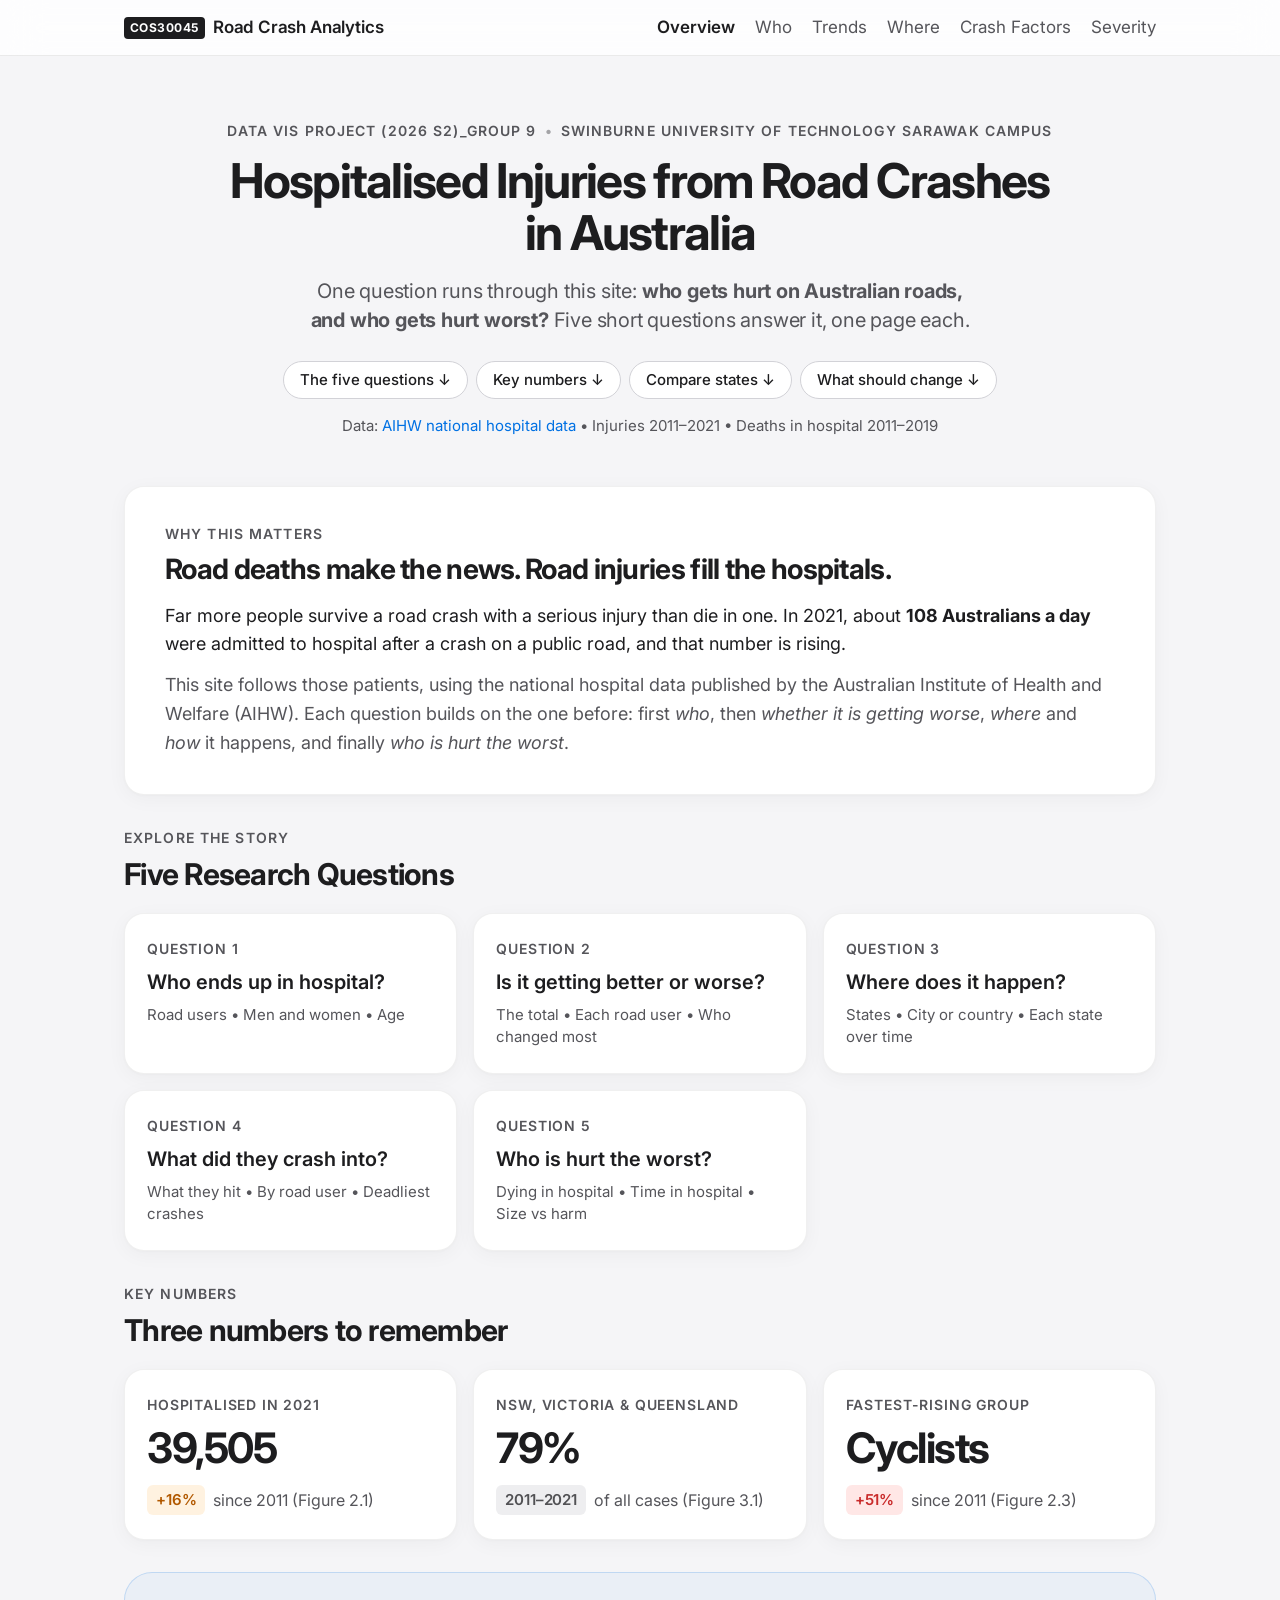
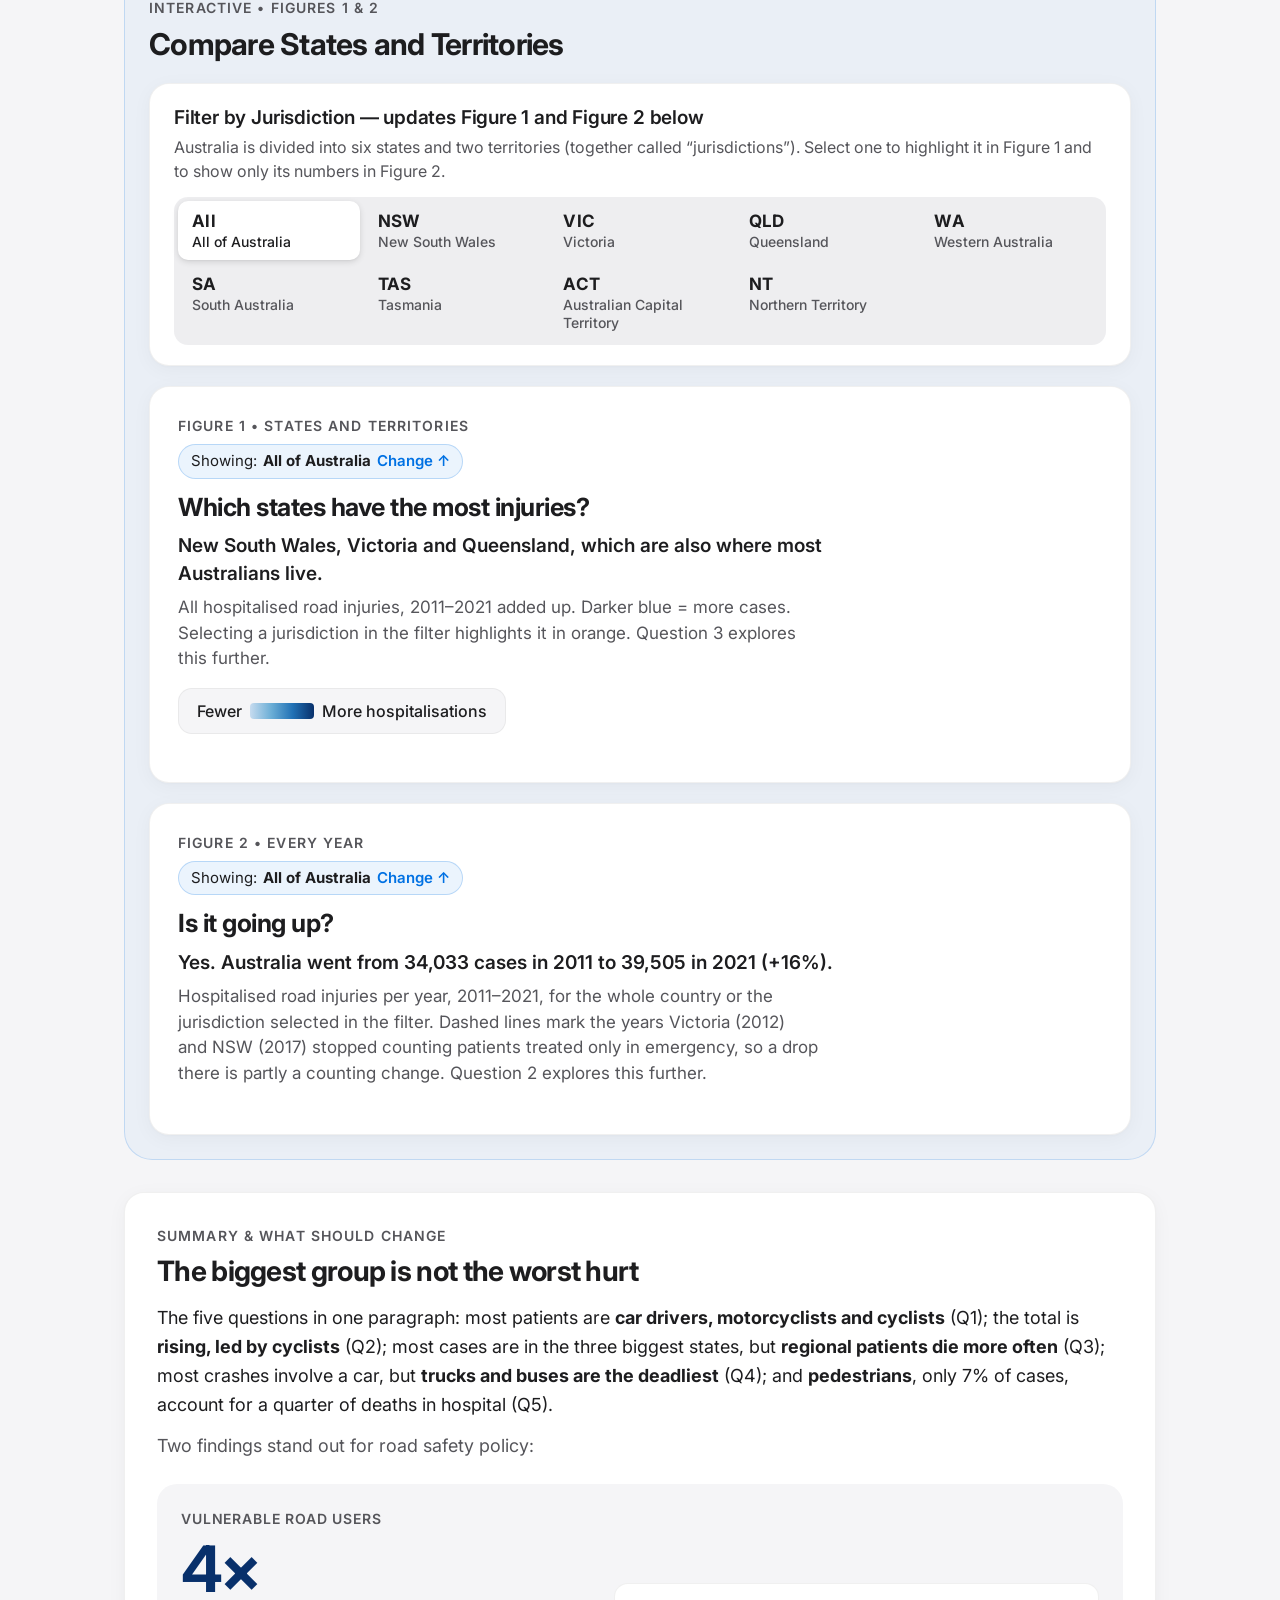
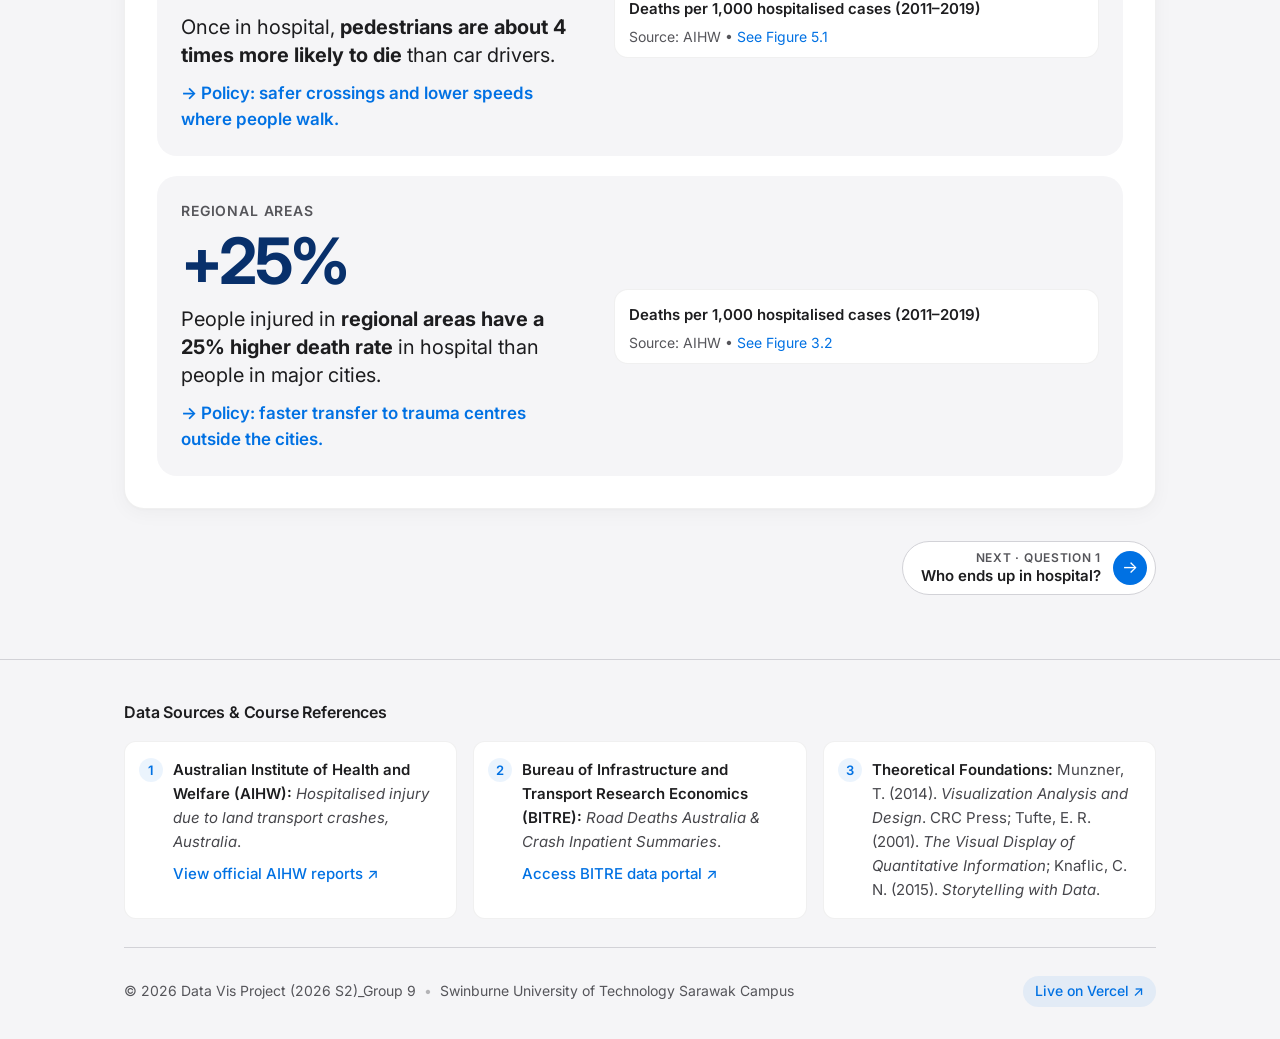
==== commit e56e756b: "Add site data loading and visualization charts for road safety analysis - Implemented site-data.js t" ====
--- a/src/index.html
+++ b/src/index.html
@@ -38,16 +38,17 @@
         Hospitalised Injuries from Road Crashes in Australia
       </h1>
       <p class="hero-subtitle">
-        An interactive empirical exploration into national road trauma patterns,
-        injury severity trajectories, and jurisdictional distributions across Australia.
+        One question runs through this site: <strong>who gets hurt on Australian roads, and who gets hurt worst?</strong>
+        Five short questions answer it, one page each.
       </p>
       <nav class="hero-chips" aria-label="Jump to section">
-        <a href="#key-statistics" class="hero-chip">Key Statistics &darr;</a>
-        <a href="#explore" class="hero-chip">Compare States &darr;</a>
-        <a href="#conclusion" class="hero-chip">Policy Insights &darr;</a>
+        <a href="#questions" class="hero-chip">The five questions &darr;</a>
+        <a href="#key-statistics" class="hero-chip">Key numbers &darr;</a>
+        <a href="#explore" class="hero-chip">Compare states &darr;</a>
+        <a href="#conclusion" class="hero-chip">What should change &darr;</a>
       </nav>
       <p class="hero-meta">
-        Data: <a href="#citations">AIHW &amp; BITRE</a> &bull; Reporting window 2015&ndash;2023
+        Data: <a href="#citations">AIHW national hospital data</a> &bull; Injuries 2011&ndash;2021 &bull; Deaths in hospital 2011&ndash;2019
       </p>
     </div>
   </header>
@@ -60,18 +61,18 @@
     <!-- ── Introduction / Context Card ───────────────────────── -->
     <section id="introduction" class="apple-section">
       <div class="apple-card intro-card">
-        <div class="section-kicker">Research Context</div>
-        <h2 class="apple-card-title">Understanding Australia's Road Crash Burden</h2>
+        <div class="section-kicker">Why this matters</div>
+        <h2 class="apple-card-title">Road deaths make the news. Road injuries fill the hospitals.</h2>
         <p class="apple-card-text">
-          Road traffic injuries represent one of Australia's most persistent public
-          health and economic challenges. While headline road fatalities are closely
-          monitored, hospitalised injuries present a broader, multi-faceted measure
-          of trauma severity, long-term disability, and healthcare system strain.
+          Far more people survive a road crash with a serious injury than die in one. In 2021, about
+          <strong>108 Australians a day</strong> were admitted to hospital after a crash on a public road,
+          and that number is rising.
         </p>
         <p class="apple-card-text text-secondary">
-          Through systematic visual storytelling, this dashboard unpacks the nuances
-          between minor injuries, serious trauma, and critical intensive-care admissions
-          across all eight Australian states and territories.
+          This site follows those patients, using the national hospital data published by the Australian
+          Institute of Health and Welfare (AIHW). Each question builds on the one before: first <em>who</em>,
+          then <em>whether it is getting worse</em>, <em>where</em> and <em>how</em> it happens, and finally
+          <em>who is hurt the worst</em>.
         </p>
       </div>
     </section>
@@ -85,28 +86,28 @@
       <div class="question-grid">
         <a href="who-is-affected.html" class="question-card">
           <div class="card-eyebrow">QUESTION 1</div>
-          <h3 class="question-card-title">Who is most affected by hospitalised road crash injuries?</h3>
-          <p class="question-card-meta">Age group &bull; Gender &bull; Road user type</p>
+          <h3 class="question-card-title">Who ends up in hospital?</h3>
+          <p class="question-card-meta">Road users &bull; Men and women &bull; Age</p>
         </a>
         <a href="trends-over-time.html" class="question-card">
           <div class="card-eyebrow">QUESTION 2</div>
-          <h3 class="question-card-title">How have hospitalised road crash injuries changed between 2011 and 2021?</h3>
-          <p class="question-card-meta">Year &bull; Injury count &bull; Demographic trends</p>
+          <h3 class="question-card-title">Is it getting better or worse?</h3>
+          <p class="question-card-meta">The total &bull; Each road user &bull; Who changed most</p>
         </a>
         <a href="geographic-distribution.html" class="question-card">
           <div class="card-eyebrow">QUESTION 3</div>
-          <h3 class="question-card-title">Where are hospitalised road crash injuries most common?</h3>
-          <p class="question-card-meta">State &amp; territory &bull; Metro vs regional &bull; Geographic distribution</p>
+          <h3 class="question-card-title">Where does it happen?</h3>
+          <p class="question-card-meta">States &bull; City or country &bull; Each state over time</p>
         </a>
         <a href="crash-characteristics.html" class="question-card">
           <div class="card-eyebrow">QUESTION 4</div>
-          <h3 class="question-card-title">What crash characteristics are associated with hospitalised injuries?</h3>
-          <p class="question-card-meta">Collision type &bull; Counterparty &bull; Crash scenario</p>
+          <h3 class="question-card-title">What did they crash into?</h3>
+          <p class="question-card-meta">What they hit &bull; By road user &bull; Deadliest crashes</p>
         </a>
         <a href="injury-severity.html" class="question-card">
           <div class="card-eyebrow">QUESTION 5</div>
-          <h3 class="question-card-title">What are the most severe consequences of hospitalised road crash injuries?</h3>
-          <p class="question-card-meta">Mortality risk &bull; Length of stay &bull; Injury severity</p>
+          <h3 class="question-card-title">Who is hurt the worst?</h3>
+          <p class="question-card-meta">Dying in hospital &bull; Time in hospital &bull; Size vs harm</p>
         </a>
       </div>
     </section>
@@ -114,38 +115,38 @@
     <!-- ── Key Callout Metric Cards (Apple Health / Watch style) ── -->
     <section id="key-statistics" class="apple-section">
       <div class="section-header-compact">
-        <div class="section-kicker">Summary Benchmarks</div>
-        <h2 class="section-heading">Key Statistics at a Glance</h2>
-      </div>
-
+        <div class="section-kicker">Key numbers</div>
+        <h2 class="section-heading">Three numbers to remember</h2>
+      </div>
+
+      <!-- Numbers are calculated from the data by js/main-narrative.js -->
       <div class="callout-grid">
-        <div class="callout-card">
-          <div class="card-eyebrow">NATIONAL ADMISSIONS (2023)</div>
-          <div class="callout-number" id="callout-total">20,135</div>
+        <a class="callout-card" href="trends-over-time.html#total">
+          <div class="card-eyebrow">Hospitalised in <span id="callout-year">2021</span></div>
+          <div class="callout-number" id="callout-total">39,505</div>
           <div class="callout-footer">
-            <span class="trend-badge trend-up" id="callout-change">+5.1%</span>
-            <span class="callout-label">vs. previous period</span>
-          </div>
-        </div>
-
-        <div class="callout-card">
-          <div class="card-eyebrow">HIGH-CONCENTRATION REGION</div>
-          <div class="callout-number" id="callout-trend">NSW &amp; VIC</div>
-          <p class="callout-sub">New South Wales &amp; Victoria</p>
+            <span class="trend-badge trend-up" id="callout-change">+16%</span>
+            <span class="callout-label" id="callout-change-label">since 2011 (Figure 2.1)</span>
+          </div>
+        </a>
+
+        <a class="callout-card" href="geographic-distribution.html#state-territory">
+          <div class="card-eyebrow">NSW, Victoria &amp; Queensland</div>
+          <div class="callout-number" id="callout-states">79%</div>
           <div class="callout-footer">
-            <span class="trend-badge trend-neutral">61.4%</span>
-            <span class="callout-label">of all national hospital admissions</span>
-          </div>
-        </div>
-
-        <div class="callout-card">
-          <div class="card-eyebrow">SERIOUS &amp; CRITICAL SHARE</div>
-          <div class="callout-number" id="callout-severity">41.8%</div>
+            <span class="trend-badge trend-neutral">2011&ndash;2021</span>
+            <span class="callout-label">of all cases (Figure 3.1)</span>
+          </div>
+        </a>
+
+        <a class="callout-card" href="trends-over-time.html#change">
+          <div class="card-eyebrow">Fastest-rising group</div>
+          <div class="callout-number" id="callout-riser">Cyclists</div>
           <div class="callout-footer">
-            <span class="trend-badge trend-alert">High Trauma</span>
-            <span class="callout-label">requiring extended inpatient care</span>
-          </div>
-        </div>
+            <span class="trend-badge trend-alert" id="callout-riser-change">+51%</span>
+            <span class="callout-label">since 2011 (Figure 2.3)</span>
+          </div>
+        </a>
       </div>
     </section>
 
@@ -204,12 +205,13 @@
       <div class="apple-chart-card">
         <div class="chart-card-header">
           <div>
-            <div class="section-kicker">Figure 1 • Empirical Distribution</div>
+            <div class="section-kicker">Figure 1 &bull; States and territories</div>
             <a href="#filters" class="filter-scope" data-filter-scope>Showing: <strong class="filter-scope-value">All of Australia</strong> <span class="filter-scope-change">Change &uarr;</span></a>
-            <h2 class="chart-card-title">Total Hospitalised Injuries by Jurisdiction</h2>
+            <h2 class="chart-card-title">Which states have the most injuries?</h2>
+            <p class="chart-card-answer">New South Wales, Victoria and Queensland, which are also where most Australians live.</p>
             <p class="chart-card-desc">
-              Comparative volume across Australian states and territories. Darker blue means more
-              hospitalisations. Selecting a jurisdiction in the filter highlights it in orange.
+              All hospitalised road injuries, 2011&ndash;2021 added up. Darker blue = more cases.
+              Selecting a jurisdiction in the filter highlights it in orange. Question 3 explores this further.
             </p>
           </div>
           <div class="chart-legend-box" id="chart-1-legend">
@@ -228,18 +230,15 @@
       <div class="apple-chart-card">
         <div class="chart-card-header">
           <div>
-            <div class="section-kicker">Figure 2 • Severity Stratification</div>
+            <div class="section-kicker">Figure 2 &bull; Every year</div>
             <a href="#filters" class="filter-scope" data-filter-scope>Showing: <strong class="filter-scope-value">All of Australia</strong> <span class="filter-scope-change">Change &uarr;</span></a>
-            <h2 class="chart-card-title">Hospitalisation Trends by Injury Severity</h2>
+            <h2 class="chart-card-title">Is it going up?</h2>
+            <p class="chart-card-answer" id="chart-2-answer">Yes. Australia went from 34,033 cases in 2011 to 39,505 in 2021 (+16%).</p>
             <p class="chart-card-desc">
-              Admissions split into Minor, Serious and Critical injuries for 2015, 2019 and 2023.
-              Shows the whole country, or only the jurisdiction selected in the filter.
+              Hospitalised road injuries per year, 2011&ndash;2021, for the whole country or the jurisdiction selected
+              in the filter. Dashed lines mark the years Victoria (2012) and NSW (2017) stopped counting patients
+              treated only in emergency, so a drop there is partly a counting change. Question 2 explores this further.
             </p>
-          </div>
-          <div class="chart-legend-box" id="chart-2-legend">
-            <span class="legend-chip"><span class="swatch swatch-minor"></span> Minor</span>
-            <span class="legend-chip"><span class="swatch swatch-serious"></span> Serious</span>
-            <span class="legend-chip"><span class="swatch swatch-critical"></span> Critical</span>
           </div>
         </div>
 
@@ -253,14 +252,16 @@
     <!-- ── Narrative Conclusion (Apple Card) ─────────────────── -->
     <section id="conclusion" class="apple-section">
       <div class="apple-card conclusion-card">
-        <div class="section-kicker">Summary Insights &amp; Policy</div>
-        <h2 class="apple-card-title">Implications for Australia's National Road Safety Strategy</h2>
+        <div class="section-kicker">Summary &amp; what should change</div>
+        <h2 class="apple-card-title">The biggest group is not the worst hurt</h2>
         <p class="apple-card-text">
-          The analysis demonstrates persistent clustering of hospitalised trauma in the
-          most populous eastern seaboard states (New South Wales, Victoria and Queensland), where serious and critical
-          injuries represent over 40% of admissions. While absolute fatality counts have
-          stabilized due to vehicular crash protection, non-fatal hospitalisations remain elevated.
+          The five questions in one paragraph: most patients are <strong>car drivers, motorcyclists and cyclists</strong>
+          (Q1); the total is <strong>rising, led by cyclists</strong> (Q2); most cases are in the three biggest states, but
+          <strong>regional patients die more often</strong> (Q3); most crashes involve a car, but
+          <strong>trucks and buses are the deadliest</strong> (Q4); and <strong>pedestrians</strong>, only 7% of cases,
+          account for a quarter of deaths in hospital (Q5).
         </p>
+        <p class="apple-card-text text-secondary">Two findings stand out for road safety policy:</p>
         <div class="insight-list">
           <!-- Insight 1: one number, one sentence, one action, one chart -->
           <article class="insight-row">
@@ -284,15 +285,15 @@
           <article class="insight-row">
             <div class="insight-text">
               <div class="insight-kicker">Regional areas</div>
-              <div class="insight-number">+23%</div>
+              <div class="insight-number">+25%</div>
               <p class="insight-headline">
-                People injured in <strong>regional areas have a 23% higher death rate</strong>
+                People injured in <strong>regional areas have a 25% higher death rate</strong>
                 in hospital than people in major cities.
               </p>
               <p class="insight-action"><span aria-hidden="true">&rarr;</span> Policy: faster transfer to trauma centres outside the cities.</p>
             </div>
             <figure class="summary-chart">
-              <figcaption class="summary-chart-title">Deaths per 1,000 hospitalised cases (2011&ndash;2021)</figcaption>
+              <figcaption class="summary-chart-title">Deaths per 1,000 hospitalised cases (2011&ndash;2019)</figcaption>
               <div class="summary-chart-svg" id="summary-chart-remoteness"></div>
               <p class="summary-chart-source">Source: AIHW &bull; <a href="geographic-distribution.html#metro-regional">See Figure 3.2</a></p>
             </figure>
@@ -357,7 +358,7 @@
   <script src="js/layout.js"></script>
   <script src="https://d3js.org/d3.v7.min.js"></script>
   <script src="js/shared-constants.js"></script>
-  <script src="js/load-data.js"></script>
+  <script src="js/site-data.js"></script>
   <script src="js/main-narrative.js"></script>
   <script src="js/summary-charts.js"></script>
 
--- a/src/css/base.css
+++ b/src/css/base.css
@@ -544,6 +544,37 @@
   font-size: 16px;
   font-weight: 600;
   color: var(--apple-text-primary);
+}
+
+/* Year range slider (Figure 1.1) */
+.year-slider {
+  margin: 0 0 8px;
+}
+
+.year-slider-value {
+  color: var(--apple-blue);
+}
+
+#age-year-slider svg {
+  display: block;
+  width: 100%;
+  max-width: 760px;
+  height: auto;
+  touch-action: pan-y;  /* horizontal finger drags move the buttons; vertical still scrolls */
+}
+
+/* Apple-style thumb: white circle, soft layered shadow, grows slightly while held */
+#age-year-slider .year-knob-thumb {
+  filter: drop-shadow(0 0.5px 1px rgba(0, 0, 0, 0.12)) drop-shadow(0 3px 6px rgba(0, 0, 0, 0.16));
+  transition: transform var(--apple-transition-fast);
+}
+#age-year-slider .year-knob:active .year-knob-thumb {
+  transform: scale(1.1);
+}
+#age-year-slider .year-knob:focus { outline: none; }
+#age-year-slider .year-knob:focus-visible .year-knob-ring {
+  stroke: rgba(0, 113, 227, 0.45);
+  stroke-width: 4;
 }
 
 .apple-segmented-control {
@@ -1056,6 +1087,37 @@
   outline-offset: 2px;
 }
 
+/* ── Jump highlight: 1-second "look here" glow after a jump link ── */
+@keyframes jump-highlight-pulse {
+  0%   { outline-color: rgba(0, 113, 227, 0);    box-shadow: 0 0 0 0 rgba(0, 113, 227, 0); }
+  20%  { outline-color: rgba(0, 113, 227, 1);    box-shadow: 0 0 0 10px rgba(0, 113, 227, 0.22); }
+  70%  { outline-color: rgba(0, 113, 227, 0.9);  box-shadow: 0 0 0 6px rgba(0, 113, 227, 0.14); }
+  100% { outline-color: rgba(0, 113, 227, 0);    box-shadow: 0 0 0 0 rgba(0, 113, 227, 0); }
+}
+
+.jump-highlight {
+  outline: 3px solid rgba(0, 113, 227, 0);
+  outline-offset: 4px;
+  animation: jump-highlight-pulse 1s ease-out forwards;
+}
+
+/* Sections without their own card (e.g. Key Statistics) still get rounded corners */
+.apple-section.jump-highlight {
+  border-radius: var(--apple-radius-lg);
+  outline-offset: 12px;   /* room between the glow and the heading text */
+}
+
+/* Reduced-motion users: steady outline for the same 1 second, no pulsing */
+@media (prefers-reduced-motion: reduce) {
+  .jump-highlight {
+    animation: none;
+    outline-color: var(--apple-blue);
+  }
+  html {
+    scroll-behavior: auto;
+  }
+}
+
 /* ── Mobile / tablet menu button (hidden on desktop) ────────── */
 .apple-nav-toggle {
   display: none;
@@ -1232,3 +1294,231 @@
     font-size: 36px;
   }
 }
+
+/* ═══════════════════════════════════════════════════════════════
+   Story layout (round 6): every figure = question → answer → why
+   ═══════════════════════════════════════════════════════════════ */
+
+/* One-line answer under the figure's question title */
+.chart-card-answer {
+  font-size: 19px;
+  font-weight: 600;
+  line-height: 1.45;
+  color: var(--apple-text-primary);
+  margin: 6px 0 8px;
+  max-width: 720px;
+}
+
+/* Shown only while the filter is not on its default: the answer above
+   describes all road users, 2011–2021 */
+.answer-note {
+  display: none;
+  font-size: 15px;
+  font-weight: 400;
+  color: var(--apple-text-secondary);
+}
+body.is-filtered .answer-note { display: inline; }
+
+/* "Why it matters" sentence */
+.chart-card-why {
+  font-size: 16.5px;
+  line-height: 1.5;
+  color: var(--apple-text-secondary);
+  max-width: 720px;
+  margin-bottom: 8px;
+}
+.chart-card-why strong { color: var(--apple-text-primary); }
+
+/* "Showing: Pedestrians only · 2011–2019" */
+.figure-scope {
+  display: inline-block;
+  font-size: 15px;
+  color: var(--apple-text-primary);
+  background: var(--apple-blue-subtle);
+  border: 1px solid rgba(0, 113, 227, 0.2);
+  border-radius: var(--apple-radius-pill);
+  padding: 4px 12px;
+  margin-top: 4px;
+}
+body.is-filtered .figure-scope {
+  background: var(--apple-accent-subtle);
+  border-color: rgba(213, 94, 0, 0.35);
+}
+.figure-scope-label { color: var(--apple-text-secondary); }
+
+/* Small print under a chart: data limits, definitions */
+.chart-note {
+  font-size: 15px;
+  line-height: 1.5;
+  color: var(--apple-text-secondary);
+  margin-top: 12px;
+  max-width: 760px;
+}
+
+/* Hero: the line that links this question to the previous one */
+.hero-bridge {
+  margin-top: 14px;
+  font-size: 17px;
+  color: var(--apple-text-secondary);
+  max-width: 720px;
+}
+.hero-bridge strong { color: var(--apple-text-primary); }
+
+/* Map / bar chart switch (Figure 3.1) and similar view toggles */
+.view-toggle {
+  display: flex;
+  align-items: center;
+  flex-wrap: wrap;
+  gap: 10px;
+}
+
+/* ── Global filter bar (question pages) ────────────────────────── */
+.global-filter-wrap {
+  position: sticky;
+  top: 56px;                       /* just under the sticky navbar */
+  z-index: 50;
+  padding: 10px 0;
+  background: linear-gradient(var(--apple-bg) 75%, rgba(245, 245, 247, 0));
+}
+.global-filter {
+  display: flex;
+  flex-wrap: wrap;
+  align-items: center;
+  gap: 10px 22px;
+  background: rgba(255, 255, 255, 0.94);
+  backdrop-filter: saturate(180%) blur(16px);
+  -webkit-backdrop-filter: saturate(180%) blur(16px);
+  border: 1px solid var(--apple-card-border);
+  border-radius: var(--apple-radius-lg);
+  box-shadow: var(--apple-shadow-card);
+  padding: 10px 20px;
+}
+.gf-title { display: flex; flex-direction: column; min-width: 180px; flex: 1 1 200px; }
+.gf-headline { font-size: 17px; font-weight: 700; }
+.gf-hint { font-size: 14px; color: var(--apple-text-secondary); line-height: 1.35; }
+.gf-field { display: flex; flex-direction: column; gap: 2px; }
+.gf-label { font-size: 14px; font-weight: 600; color: var(--apple-text-secondary); }
+.gf-year-readout { color: var(--apple-blue); }
+.gf-select {
+  font-family: var(--apple-font);
+  font-size: 16px;
+  padding: 7px 12px;
+  border-radius: 10px;
+  border: 1px solid var(--apple-hairline);
+  background: #ffffff;
+  color: var(--apple-text-primary);
+  min-width: 210px;
+  cursor: pointer;
+}
+.gf-select:focus-visible, .gf-reset:focus-visible { outline: 3px solid rgba(0, 113, 227, 0.4); outline-offset: 1px; }
+.gf-years { flex: 1 1 300px; max-width: 420px; }
+.gf-slider svg { width: 100%; max-width: 420px; height: auto; touch-action: pan-y; display: block; }
+.gf-slider .year-knob-thumb {
+  filter: drop-shadow(0 0.5px 1px rgba(0, 0, 0, 0.12)) drop-shadow(0 3px 6px rgba(0, 0, 0, 0.16));
+}
+.gf-slider .year-knob:focus { outline: none; }
+.gf-slider .year-knob:focus-visible .year-knob-ring { stroke: rgba(0, 113, 227, 0.45); stroke-width: 4; }
+.gf-reset {
+  font-family: var(--apple-font);
+  font-size: 15px;
+  font-weight: 600;
+  padding: 8px 16px;
+  border-radius: var(--apple-radius-pill);
+  border: 1px solid var(--apple-hairline);
+  background: #ffffff;
+  color: var(--apple-blue);
+  cursor: pointer;
+}
+.gf-reset:disabled { color: #94a3b8; cursor: default; }
+
+/* Road-user chips under a chart (legend + filter in one) */
+.road-user-chips {
+  display: flex;
+  flex-wrap: wrap;
+  gap: 8px 10px;
+  margin-top: 14px;
+}
+.road-user-chips button.legend-chip { padding: 6px 12px; font-size: 14.5px; }
+.road-user-chips button.legend-chip.is-dimmed { opacity: 0.5; }
+
+/* Takeaway card at the end of each question page */
+.page-summary {
+  border-left: 5px solid var(--apple-blue);
+}
+.page-summary .apple-card-text:last-child { margin-bottom: 0; }
+
+/* ── Back / Next buttons at the bottom of every page ───────────────
+   Compact pills: a round arrow button plus a two-line label.
+   "Next" is the primary action (solid blue arrow); "Back" is quieter. */
+.page-stepper {
+  display: flex;
+  justify-content: space-between;
+  align-items: center;
+  gap: 12px;
+  margin: 4px auto 48px;
+}
+.stepper-link {
+  display: inline-flex;
+  align-items: center;
+  gap: 12px;
+  max-width: 48%;
+  padding: 8px 18px 8px 8px;
+  background: var(--apple-surface);
+  border: 1px solid var(--apple-hairline);
+  border-radius: var(--apple-radius-pill);
+  color: var(--apple-text-primary);
+  transition: border-color var(--apple-transition-fast), box-shadow var(--apple-transition-fast);
+}
+.stepper-next { padding: 8px 8px 8px 18px; text-align: right; }
+.stepper-link:hover {
+  text-decoration: none;
+  color: var(--apple-text-primary);
+  border-color: var(--apple-blue);
+  box-shadow: 0 2px 10px rgba(0, 113, 227, 0.12);
+}
+.stepper-link:focus-visible { outline: 3px solid rgba(0, 113, 227, 0.4); outline-offset: 2px; }
+.stepper-arrow {
+  flex: 0 0 auto;
+  display: inline-flex;
+  align-items: center;
+  justify-content: center;
+  width: 34px;
+  height: 34px;
+  border-radius: 50%;
+  font-size: 17px;
+  background: var(--apple-blue-subtle);
+  color: var(--apple-blue);
+  transition: transform var(--apple-transition-fast);
+}
+.stepper-next .stepper-arrow { background: var(--apple-blue); color: #ffffff; }
+.stepper-prev:hover .stepper-arrow { transform: translateX(-3px); }
+.stepper-next:hover .stepper-arrow { transform: translateX(3px); }
+.stepper-text { display: flex; flex-direction: column; min-width: 0; line-height: 1.3; }
+.stepper-step {
+  font-size: 12px; font-weight: 600; text-transform: uppercase; letter-spacing: 0.06em;
+  color: var(--apple-text-secondary);
+}
+.stepper-question {
+  font-size: 15px; font-weight: 600;
+  white-space: nowrap; overflow: hidden; text-overflow: ellipsis;
+}
+
+@media (max-width: 860px) {
+  .global-filter-wrap { position: static; padding-top: 16px; }
+}
+@media (max-width: 600px) {
+  /* Phones: one short line per button ("Back · Overview", "Next · Question 2") */
+  .stepper-link { max-width: 49%; }
+  .stepper-question { display: none; }
+  .stepper-word { display: none; }          /* the arrow already says back / next */
+  .stepper-step {
+    font-size: 15px; font-weight: 600; text-transform: none; letter-spacing: 0;
+    color: var(--apple-text-primary); white-space: nowrap;
+  }
+  .gf-select { min-width: 0; width: 100%; }
+  .gf-years { max-width: none; }
+}
+
+/* Key-number cards link to the figure they come from */
+a.callout-card { color: var(--apple-text-primary); }
+a.callout-card:hover { text-decoration: none; color: var(--apple-text-primary); }
--- a/src/css/visualisations.css
+++ b/src/css/visualisations.css
@@ -339,3 +339,37 @@
     max-width: calc(100vw - 24px);
   }
 }
+
+/* ── Story charts (js/vis-story-charts.js) ─────────────────────── */
+.vis-chart .empty-msg { font-size: 16px; font-weight: 600; fill: #55555a; }
+.vis-chart .ref-label { font-size: 12.5px; font-weight: 600; fill: #1d1d1f; }
+.vis-chart .year-band-label { font-size: 12px; font-weight: 600; fill: #0071e3; }
+.vis-chart .total-label {
+  font-size: 14px; font-weight: 700; fill: #1d1d1f;
+  paint-order: stroke fill; stroke: #ffffff; stroke-width: 4px; stroke-linejoin: round;
+}
+.vis-chart .area-end-label,
+.vis-chart .trend-end-label { font-size: 13.5px; font-weight: 600; }
+.vis-chart .trend-end-change { font-weight: 700; }
+.vis-chart .break-label { font-size: 12px; fill: #475569; }
+.vis-chart .pair-value { font-size: 12.5px; font-weight: 600; fill: #64748b; }
+.vis-chart .pair-value-b { font-size: 13.5px; font-weight: 700; }
+.vis-chart .pair-ratio { font-size: 17px; font-weight: 700; }
+.vis-chart .pair-ratio-head { font-size: 12px; font-weight: 600; fill: #55555a; }
+.vis-chart .pair-legend-text { font-size: 13px; fill: #1d1d1f; }
+.vis-chart .rbar-hit:focus,
+.vis-chart .lollipop-hitbox:focus,
+.vis-chart .pair-hit:focus { outline: none; }
+.vis-chart .rbar-hit:focus-visible,
+.vis-chart .lollipop-hitbox:focus-visible,
+.vis-chart .pair-hit:focus-visible { fill: rgba(0, 113, 227, 0.08); stroke: rgba(0, 113, 227, 0.5); }
+.tip-swatch {
+  display: inline-block; width: 10px; height: 10px; border-radius: 50%; margin-right: 6px;
+}
+.vis-chart .rbar-label,
+.vis-chart .ref-label,
+.vis-chart .trend-end-label,
+.vis-chart .area-end-label,
+.vis-chart .pair-value {
+  paint-order: stroke fill; stroke: #ffffff; stroke-width: 3.5px; stroke-linejoin: round;
+}
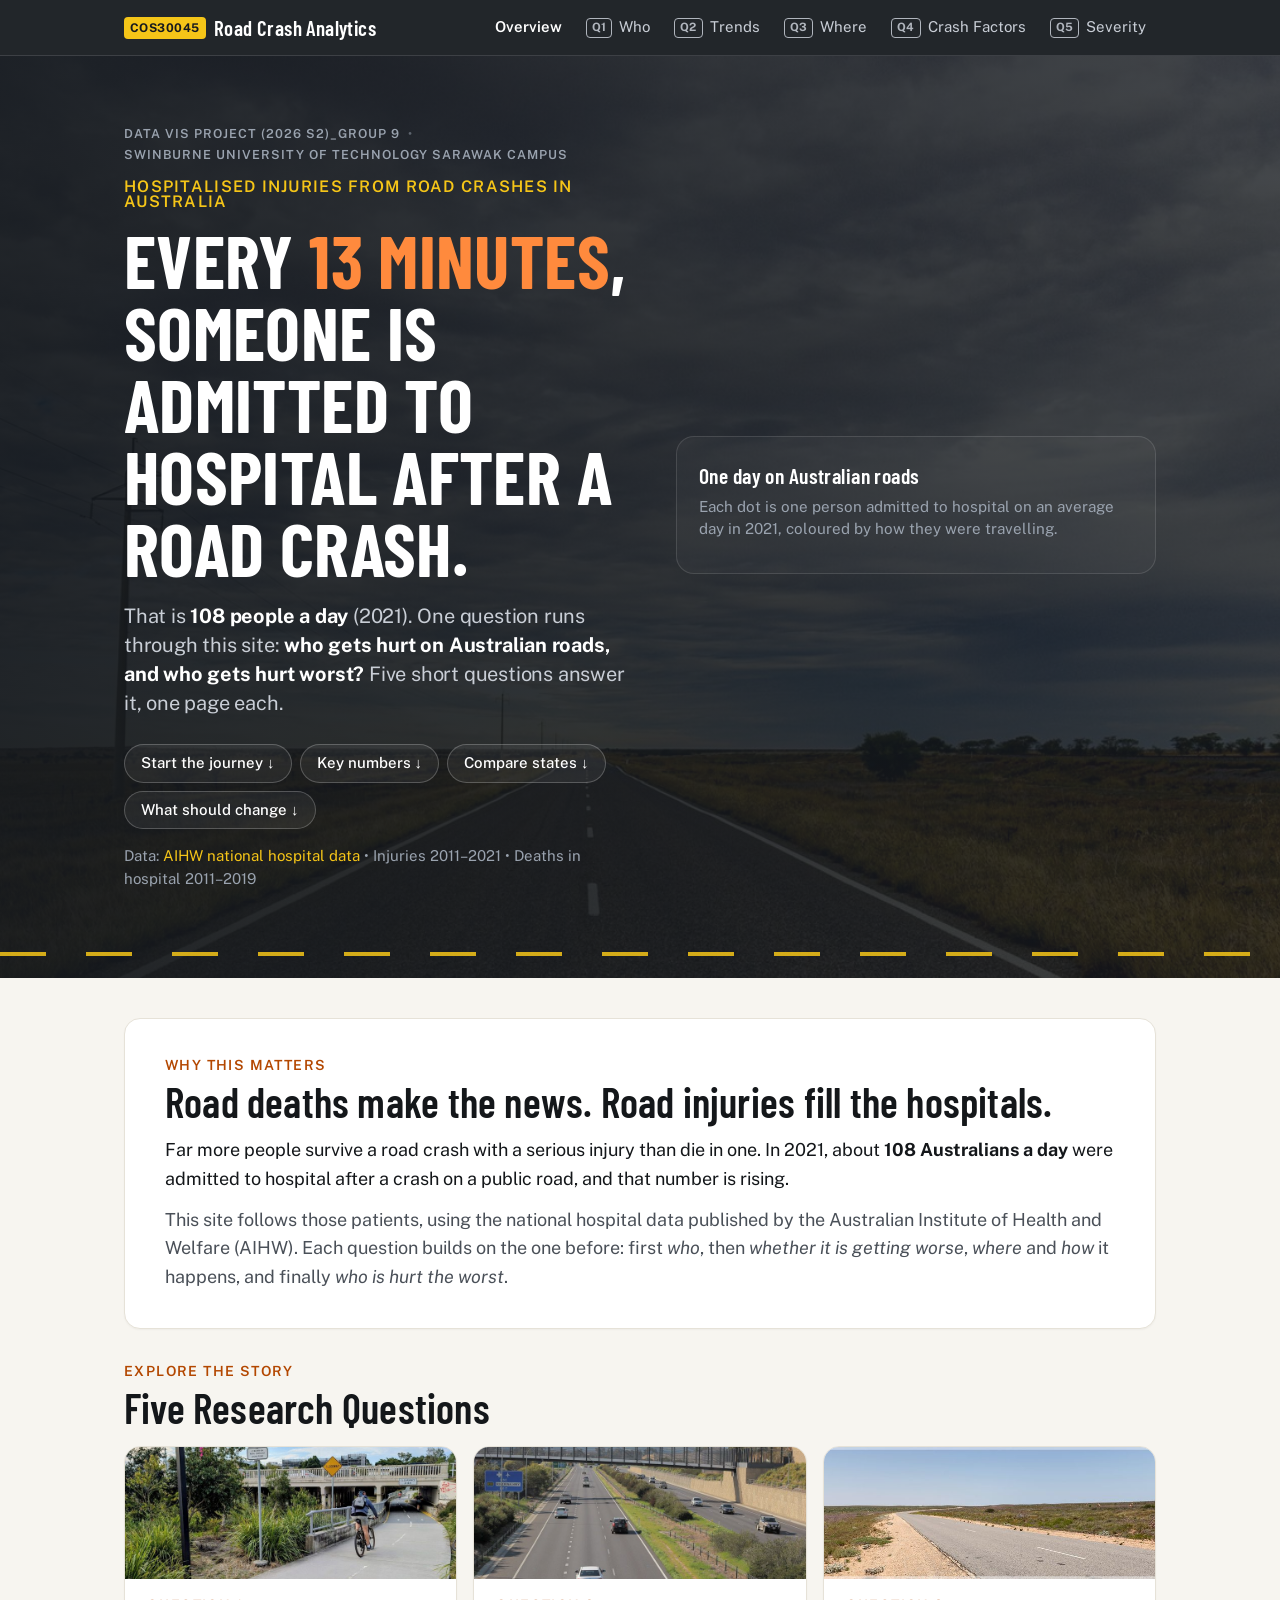
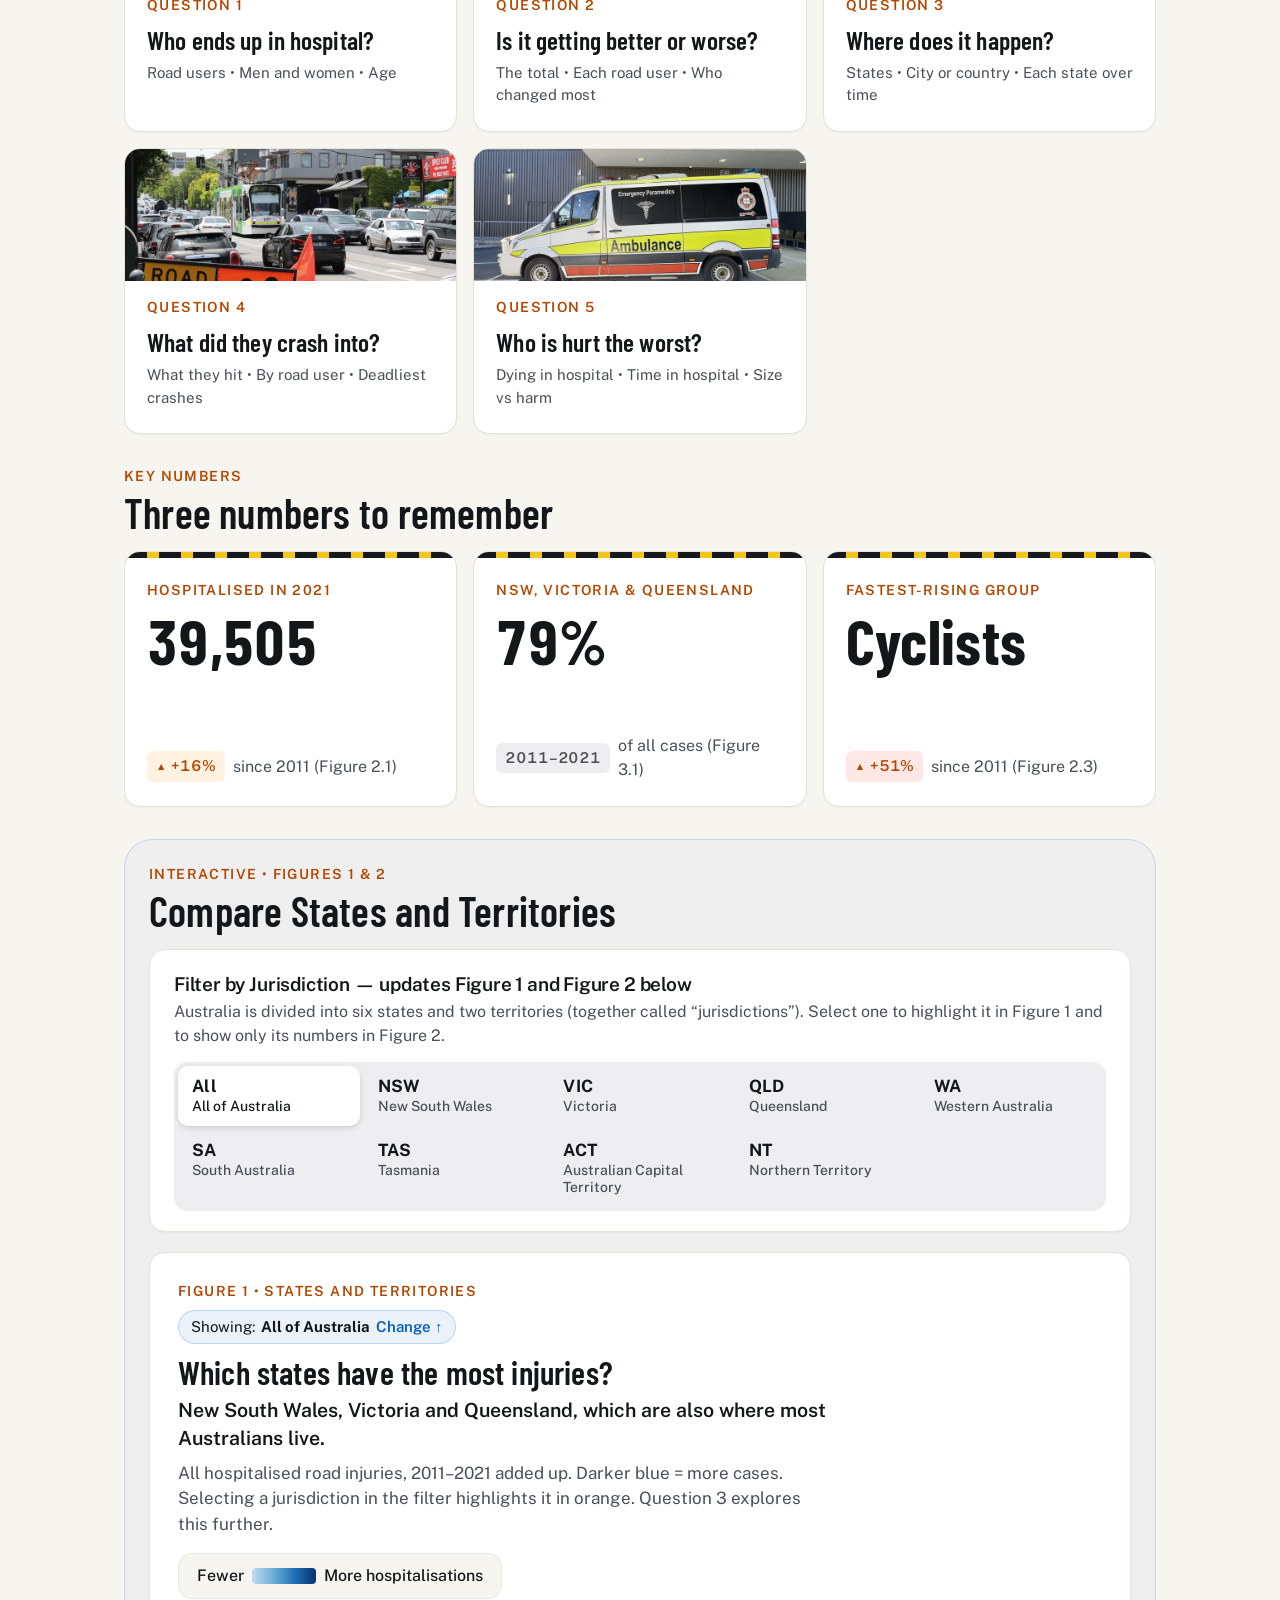
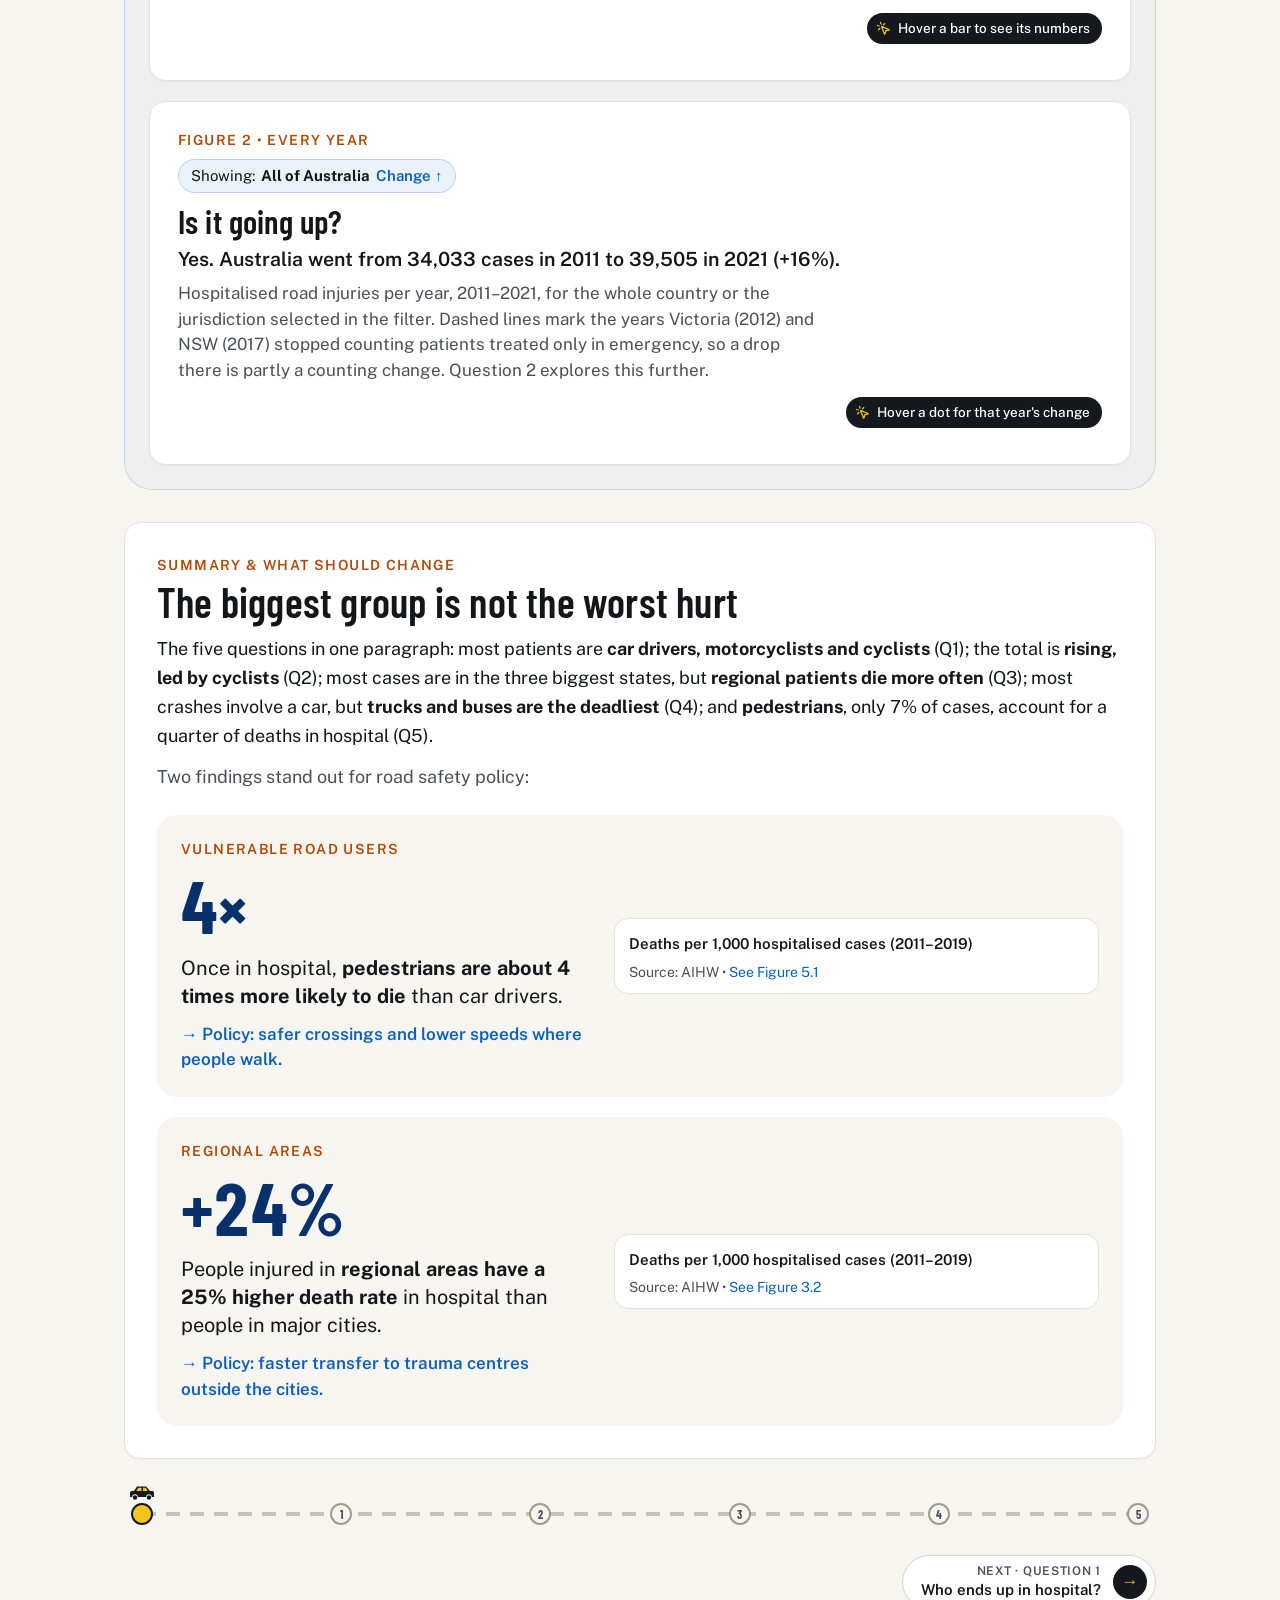
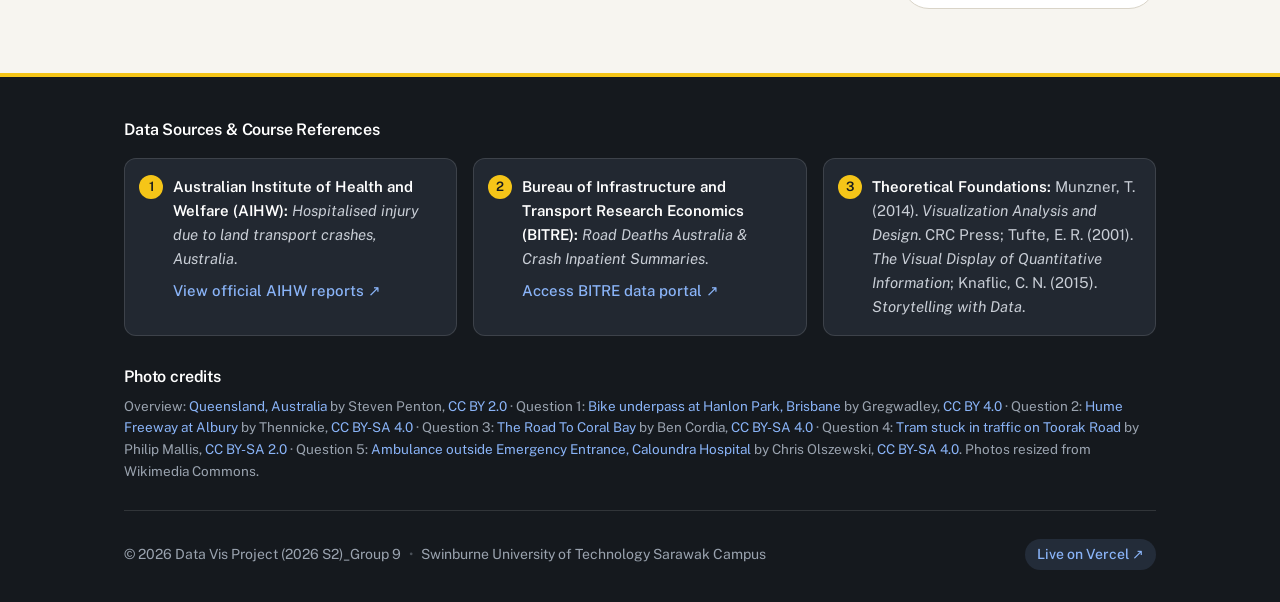
==== commit 2808d8b4: "Add storytelling layer styles and motion interactions - Introduced `story.css` for styling the story" ====
--- a/src/index.html
+++ b/src/index.html
@@ -3,21 +3,22 @@
 <head>
   <meta charset="UTF-8" />
   <meta name="viewport" content="width=device-width, initial-scale=1.0" />
-  <meta name="description" content="COS20031 Database Design Project – Hospitalised Injuries from Road Crashes in Australia – Swinburne University of Technology Sarawak Campus" />
+  <meta name="description" content="COS30045 Data Visualisation Project – Hospitalised Injuries from Road Crashes in Australia – Swinburne University of Technology Sarawak Campus" />
 
   <title>Hospitalised Injuries from Road Crashes in Australia</title>
 
-  <!-- ── Apple San Francisco Font Fallback Stack ─────────────── -->
+  <!-- ── Fonts: Barlow Condensed (display) + Public Sans (body) ── -->
   <link rel="preconnect" href="https://fonts.googleapis.com" />
   <link rel="preconnect" href="https://fonts.gstatic.com" crossorigin />
   <link
-    href="https://fonts.googleapis.com/css2?family=Inter:wght@400;500;600;700&display=swap"
+    href="https://fonts.googleapis.com/css2?family=Barlow+Condensed:wght@600;700&family=Public+Sans:wght@400;500;600;700&display=swap"
     rel="stylesheet"
   />
 
   <!-- ── Stylesheets ─────────────────────────────────────────── -->
   <link rel="stylesheet" href="css/base.css" />
   <link rel="stylesheet" href="css/visualisations.css" />
+  <link rel="stylesheet" href="css/story.css" />
 </head>
 <body data-page="home">
 
@@ -27,29 +28,49 @@
   <!-- ═══════════════════════════════════════════════════════════
        HERO SECTION – Apple-style Clean Minimalist Editorial
        ═══════════════════════════════════════════════════════════ -->
-  <header class="apple-hero">
-    <div class="container hero-container">
-      <div class="hero-eyebrow">
-        <span>Data Vis Project (2026 S2)_Group 9</span>
-        <span class="eyebrow-divider">•</span>
-        <span>Swinburne University of Technology Sarawak Campus</span>
-      </div>
-      <h1 class="hero-title">
-        Hospitalised Injuries from Road Crashes in Australia
-      </h1>
-      <p class="hero-subtitle">
-        One question runs through this site: <strong>who gets hurt on Australian roads, and who gets hurt worst?</strong>
-        Five short questions answer it, one page each.
-      </p>
-      <nav class="hero-chips" aria-label="Jump to section">
-        <a href="#questions" class="hero-chip">The five questions &darr;</a>
-        <a href="#key-statistics" class="hero-chip">Key numbers &darr;</a>
-        <a href="#explore" class="hero-chip">Compare states &darr;</a>
-        <a href="#conclusion" class="hero-chip">What should change &darr;</a>
-      </nav>
-      <p class="hero-meta">
-        Data: <a href="#citations">AIHW national hospital data</a> &bull; Injuries 2011&ndash;2021 &bull; Deaths in hospital 2011&ndash;2019
-      </p>
+  <header class="apple-hero story-hero">
+    <div class="container hero-grid">
+      <div class="hero-copy">
+        <div class="hero-eyebrow">
+          <span>Data Vis Project (2026 S2)_Group 9</span>
+          <span class="eyebrow-divider">•</span>
+          <span>Swinburne University of Technology Sarawak Campus</span>
+        </div>
+        <!-- The hook numbers are recalculated from the data by js/main-narrative.js -->
+        <h1 class="hero-title">
+          <span class="hero-title-kicker">Hospitalised injuries from road crashes in Australia</span>
+          <span class="hero-title-hook">Every <em id="hero-minutes">13 minutes</em>, someone is admitted to hospital after a road crash.</span>
+        </h1>
+        <p class="hero-subtitle">
+          That is <strong id="hero-per-day-text">108 people a day</strong> (2021). One question runs through this site:
+          <strong>who gets hurt on Australian roads, and who gets hurt worst?</strong> Five short questions answer it, one page each.
+        </p>
+        <nav class="hero-chips" aria-label="Jump to section">
+          <a href="#questions" class="hero-chip">Start the journey &darr;</a>
+          <a href="#key-statistics" class="hero-chip">Key numbers &darr;</a>
+          <a href="#explore" class="hero-chip">Compare states &darr;</a>
+          <a href="#conclusion" class="hero-chip">What should change &darr;</a>
+        </nav>
+        <div class="hero-clock" id="hero-clock" hidden>
+          <div class="hero-clock-row">
+            <span>Since you opened this page:</span>
+            <span class="hero-clock-count" id="hero-clock-count" aria-live="off">0</span>
+            <span id="hero-clock-unit">people admitted</span>
+          </div>
+          <div class="hero-clock-bar" aria-hidden="true"><span id="hero-clock-fill"></span></div>
+          <p class="hero-clock-note">On average, at 2021 rates. The bar fills once every <span id="hero-clock-interval">13 min 18 s</span>.</p>
+        </div>
+        <p class="hero-meta">
+          Data: <a href="#citations">AIHW national hospital data</a> &bull; Injuries 2011&ndash;2021 &bull; Deaths in hospital 2011&ndash;2019
+        </p>
+      </div>
+
+      <figure class="hero-units">
+        <div class="hero-units-title">One day on Australian roads</div>
+        <p class="hero-units-sub">Each dot is one person admitted to hospital on an average day in 2021, coloured by how they were travelling.</p>
+        <div id="hero-unit-chart"></div>
+        <ul class="unit-legend" id="hero-unit-legend" aria-label="Road users: select one to highlight its dots"></ul>
+      </figure>
     </div>
   </header>
 
@@ -85,26 +106,41 @@
       </div>
       <div class="question-grid">
         <a href="who-is-affected.html" class="question-card">
+          <img class="question-card-img" src="asset/q1-cyclist-800.jpg"
+               srcset="asset/q1-cyclist-800.jpg 800w, asset/q1-cyclist-1600.jpg 1600w"
+               sizes="(max-width: 700px) 92vw, 340px" alt="" loading="lazy" decoding="async" width="800" height="533" />
           <div class="card-eyebrow">QUESTION 1</div>
           <h3 class="question-card-title">Who ends up in hospital?</h3>
           <p class="question-card-meta">Road users &bull; Men and women &bull; Age</p>
         </a>
         <a href="trends-over-time.html" class="question-card">
+          <img class="question-card-img" src="asset/q2-freeway-800.jpg"
+               srcset="asset/q2-freeway-800.jpg 800w, asset/q2-freeway-1600.jpg 1600w"
+               sizes="(max-width: 700px) 92vw, 340px" alt="" loading="lazy" decoding="async" width="800" height="533" />
           <div class="card-eyebrow">QUESTION 2</div>
           <h3 class="question-card-title">Is it getting better or worse?</h3>
           <p class="question-card-meta">The total &bull; Each road user &bull; Who changed most</p>
         </a>
         <a href="geographic-distribution.html" class="question-card">
+          <img class="question-card-img" src="asset/q3-coral-bay-road-800.jpg"
+               srcset="asset/q3-coral-bay-road-800.jpg 800w, asset/q3-coral-bay-road-1600.jpg 1600w"
+               sizes="(max-width: 700px) 92vw, 340px" alt="" loading="lazy" decoding="async" width="800" height="533" />
           <div class="card-eyebrow">QUESTION 3</div>
           <h3 class="question-card-title">Where does it happen?</h3>
           <p class="question-card-meta">States &bull; City or country &bull; Each state over time</p>
         </a>
         <a href="crash-characteristics.html" class="question-card">
+          <img class="question-card-img" src="asset/q4-traffic-800.jpg"
+               srcset="asset/q4-traffic-800.jpg 800w, asset/q4-traffic-1600.jpg 1600w"
+               sizes="(max-width: 700px) 92vw, 340px" alt="" loading="lazy" decoding="async" width="800" height="533" />
           <div class="card-eyebrow">QUESTION 4</div>
           <h3 class="question-card-title">What did they crash into?</h3>
           <p class="question-card-meta">What they hit &bull; By road user &bull; Deadliest crashes</p>
         </a>
         <a href="injury-severity.html" class="question-card">
+          <img class="question-card-img" src="asset/q5-ambulance-800.jpg"
+               srcset="asset/q5-ambulance-800.jpg 800w, asset/q5-ambulance-1600.jpg 1600w"
+               sizes="(max-width: 700px) 92vw, 340px" alt="" loading="lazy" decoding="async" width="800" height="533" />
           <div class="card-eyebrow">QUESTION 5</div>
           <h3 class="question-card-title">Who is hurt the worst?</h3>
           <p class="question-card-meta">Dying in hospital &bull; Time in hospital &bull; Size vs harm</p>
@@ -124,6 +160,7 @@
         <a class="callout-card" href="trends-over-time.html#total">
           <div class="card-eyebrow">Hospitalised in <span id="callout-year">2021</span></div>
           <div class="callout-number" id="callout-total">39,505</div>
+          <div class="callout-spark" id="spark-total" aria-hidden="true"></div>
           <div class="callout-footer">
             <span class="trend-badge trend-up" id="callout-change">+16%</span>
             <span class="callout-label" id="callout-change-label">since 2011 (Figure 2.1)</span>
@@ -133,6 +170,7 @@
         <a class="callout-card" href="geographic-distribution.html#state-territory">
           <div class="card-eyebrow">NSW, Victoria &amp; Queensland</div>
           <div class="callout-number" id="callout-states">79%</div>
+          <div class="callout-spark" id="spark-states" aria-hidden="true"></div>
           <div class="callout-footer">
             <span class="trend-badge trend-neutral">2011&ndash;2021</span>
             <span class="callout-label">of all cases (Figure 3.1)</span>
@@ -142,6 +180,7 @@
         <a class="callout-card" href="trends-over-time.html#change">
           <div class="card-eyebrow">Fastest-rising group</div>
           <div class="callout-number" id="callout-riser">Cyclists</div>
+          <div class="callout-spark" id="spark-riser" aria-hidden="true"></div>
           <div class="callout-footer">
             <span class="trend-badge trend-alert" id="callout-riser-change">+51%</span>
             <span class="callout-label">since 2011 (Figure 2.3)</span>
@@ -219,7 +258,7 @@
           </div>
         </div>
 
-        <div class="responsive-svg-container" id="chart-1">
+        <div class="responsive-svg-container" id="chart-1" data-hint="{Hover} a bar to see its numbers">
           <!-- D3 SVG injected here -->
         </div>
       </div>
@@ -242,7 +281,7 @@
           </div>
         </div>
 
-        <div class="responsive-svg-container" id="chart-2">
+        <div class="responsive-svg-container" id="chart-2" data-hint="{Hover} a dot for that year's change">
           <!-- D3 SVG injected here -->
         </div>
       </div>
@@ -267,7 +306,7 @@
           <article class="insight-row">
             <div class="insight-text">
               <div class="insight-kicker">Vulnerable road users</div>
-              <div class="insight-number">4&times;</div>
+              <div class="insight-number" data-count-up>4&times;</div>
               <p class="insight-headline">
                 Once in hospital, <strong>pedestrians are about 4 times more likely to die</strong>
                 than car drivers.
@@ -285,7 +324,7 @@
           <article class="insight-row">
             <div class="insight-text">
               <div class="insight-kicker">Regional areas</div>
-              <div class="insight-number">+25%</div>
+              <div class="insight-number" data-count-up>+25%</div>
               <p class="insight-headline">
                 People injured in <strong>regional areas have a 25% higher death rate</strong>
                 in hospital than people in major cities.
@@ -357,6 +396,7 @@
        ═══════════════════════════════════════════════════════════ -->
   <script src="js/layout.js"></script>
   <script src="https://d3js.org/d3.v7.min.js"></script>
+  <script src="js/motion.js"></script>
   <script src="js/shared-constants.js"></script>
   <script src="js/site-data.js"></script>
   <script src="js/main-narrative.js"></script>
--- a/src/css/base.css
+++ b/src/css/base.css
@@ -1,32 +1,64 @@
 /* ═══════════════════════════════════════════════════════════════
-   base.css – Apple Design System Baseline
-   Inspired by Apple (SF Pro, Cupertino Design Language, macOS/iOS)
+   base.css – "Asphalt & Signal" design system baseline
+   Dark asphalt chrome (nav, heroes, footer), light paper canvas for
+   every chart. See UI_UX_improvement_plan.md §2 for the reasoning and
+   the contrast ratios. Story-specific components live in css/story.css.
+
+   The --apple-* names are kept as aliases so the existing rules below
+   pick up the new theme without a site-wide rename.
    ═══════════════════════════════════════════════════════════════ */
 
-/* ── Apple Design Tokens ────────────────────────────────────── */
+/* ── Theme tokens ───────────────────────────────────────────── */
 :root {
-  /* Apple Surface & Canvas Palette */
-  --apple-bg:              #f5f5f7;  /* Signature Apple light gray canvas */
-  --apple-surface:         #ffffff;  /* Pure white card surface */
-  --apple-surface-subtle:  #fafafa;
-  --apple-card-border:     rgba(0, 0, 0, 0.06);
-  --apple-hairline:        #d2d2d7;
-
-  /* Apple Typography Colors */
-  --apple-text-primary:    #1d1d1f;  /* Deep carbon black */
-  --apple-text-secondary: #55555a;  /* Apple neutral subtext */
-  --apple-text-tertiary: #46464b;
-
-  /* Apple System Accent Colors */
-  --apple-blue:            #0071e3;  /* Apple System Blue */
-  --apple-blue-hover:      #0077ed;
-  --apple-blue-active:     #006edb;
-  --apple-blue-subtle:     rgba(0, 113, 227, 0.08);
-
-  /* Storytelling & Attention Accents (Course Rules + Apple System Alert) */
-  --apple-accent:          #d55e00;  /* Bold vermillion / coral highlight */
+  /* Asphalt & Signal palette */
+  --asphalt:        #15191E;  /* hero, nav, footer, chapter bands */
+  --asphalt-2:      #222831;  /* raised surfaces on dark (tooltips, panels) */
+  --asphalt-line:   rgba(255, 255, 255, 0.12);
+  --lane:           #F5C518;  /* DECORATIVE ONLY – never inside a chart */
+  --paper:          #F7F5F0;  /* page canvas behind chart cards */
+  --surface:        #FFFFFF;  /* chart cards */
+  --ink:            #14171A;  /* 16.5:1 on paper */
+  --ink-2:          #4A5058;  /* 7.5:1 on paper */
+  --ink-on-dark:    #C9CED6;  /* 11.2:1 on asphalt */
+  --ink-on-dark-2:  #9AA3AF;  /* 6.9:1 on asphalt */
+  --story:          #D55E00;  /* story accent for MARKS (3.9:1 – not for text) */
+  --story-text:     #B34700;  /* story accent for TEXT (5.5:1 on white) */
+  --story-on-dark:  #FF8A3D;  /* accent text on asphalt (7.5:1) */
+  --link:           #0A5FC2;  /* 5.6:1 on paper */
+  --focus:          #1F6FEB;
+  --card-line:      #E6E2D8;
+
+  --font-display: "Barlow Condensed", "Arial Narrow", "Roboto Condensed", sans-serif;
+  --font-body:    "Public Sans", -apple-system, BlinkMacSystemFont, "Segoe UI", Roboto, Arial, sans-serif;
+
+  /* Motion tokens (plan §4) */
+  --dur-micro: 150ms;
+  --dur-ui:    250ms;
+  --dur-data:  600ms;
+  --dur-enter: 900ms;
+  --dur-zoom:  750ms;
+  --ease-out:  cubic-bezier(0.16, 1, 0.3, 1);
+  --ease-io:   cubic-bezier(0.65, 0, 0.35, 1);
+
+  /* Legacy aliases (pre-existing rules use these names) */
+  --apple-bg:              var(--paper);
+  --apple-surface:         var(--surface);
+  --apple-surface-subtle:  #FBFAF7;
+  --apple-card-border:     var(--card-line);
+  --apple-hairline:        #D9D4C8;
+
+  --apple-text-primary:    var(--ink);
+  --apple-text-secondary:  var(--ink-2);
+  --apple-text-tertiary:   #3A3F46;
+
+  --apple-blue:            var(--link);
+  --apple-blue-hover:      #084F9F;
+  --apple-blue-active:     #084F9F;
+  --apple-blue-subtle:     rgba(10, 95, 194, 0.08);
+
+  --apple-accent:          var(--story);
   --apple-accent-subtle:   rgba(213, 94, 0, 0.1);
-  --apple-muted-baseline:  #888888;  /* Muted slate baseline */
+  --apple-muted-baseline:  #888888;
 
   /* Trend Badges */
   --badge-green-bg:        rgba(52, 199, 89, 0.12);
@@ -38,9 +70,8 @@
   --badge-neutral-bg:      rgba(118, 118, 128, 0.12);
   --badge-neutral-text:    #515154;
 
-  /* Apple Typography Stack */
-  --apple-font: -apple-system, BlinkMacSystemFont, "SF Pro Display", "SF Pro Text",
-                "SF Pro", "Inter", "Helvetica Neue", Helvetica, Arial, sans-serif;
+  /* Body typography (legacy alias) */
+  --apple-font: var(--font-body);
   --apple-mono: SFMono-Regular, Menlo, Monaco, Consolas, "Liberation Mono", monospace;
 
   /* Layout & Elevations */
--- a/src/css/visualisations.css
+++ b/src/css/visualisations.css
@@ -312,28 +312,11 @@
   .axis-label { font-size: 14px; }
 }
 
-/* ── Small screens: keep component charts legible ──────────────
-   Charts built by vis-components.js use a fixed 850px viewBox. On narrow
-   screens they would shrink until the text is unreadable, so give them a
-   minimum width and let the reader swipe sideways instead. */
+/* ── Small screens ──────────────────────────────────────────────
+   Charts built by vis-components.js / vis-story-charts.js draw at the
+   container's real width and switch to a phone layout below 560px
+   (BaseChart.COMPACT_PX), so they fit without sideways scrolling. */
 @media (max-width: 760px) {
-  .responsive-svg-container:has(> svg.vis-chart) {
-    overflow-x: auto;
-    -webkit-overflow-scrolling: touch;
-    padding-bottom: 6px;
-  }
-  .responsive-svg-container > svg.vis-chart {
-    min-width: 680px;
-  }
-  .responsive-svg-container:has(> svg.vis-chart)::before {
-    content: "\2194  Swipe sideways to see the full chart";
-    position: sticky;
-    left: 0;
-    display: block;
-    margin-bottom: 8px;
-    font-size: 14px;
-    color: var(--apple-text-secondary);
-  }
   .tooltip {
     white-space: normal;
     max-width: calc(100vw - 24px);
@@ -341,6 +324,15 @@
 }
 
 /* ── Story charts (js/vis-story-charts.js) ─────────────────────── */
+/* Phone layout: category names above the bars, key under time charts */
+.vis-chart .rbar-name,
+.vis-chart .lollipop-name {
+  font-size: 13.5px; font-weight: 600; fill: #1d1d1f;
+  paint-order: stroke fill; stroke: #ffffff; stroke-width: 3px; stroke-linejoin: round;
+}
+.vis-chart .compact-key-text { font-size: 13px; font-weight: 600; fill: #1d1d1f; }
+.vis-chart .compact-key-item:focus { outline: none; }
+.vis-chart .compact-key-item:focus-visible rect:first-child { stroke: var(--focus, #1F6FEB); stroke-width: 2; rx: 4; }
 .vis-chart .empty-msg { font-size: 16px; font-weight: 600; fill: #55555a; }
 .vis-chart .ref-label { font-size: 12.5px; font-weight: 600; fill: #1d1d1f; }
 .vis-chart .year-band-label { font-size: 12px; font-weight: 600; fill: #0071e3; }
--- a/src/css/story.css
+++ b/src/css/story.css
@@ -0,0 +1,661 @@
+/* ═══════════════════════════════════════════════════════════════
+   story.css – "Asphalt & Signal" storytelling layer
+   COS30045 Data Visualisation Project
+
+   Loaded after base.css and visualisations.css. Restyles the chrome
+   (nav, heroes, cards, footer) and adds the Tier 1 story components:
+   home hero unit chart, live clock, key-number sparklines, reading
+   progress, route stepper, hint chips, map zoom controls, Play button,
+   sliding segmented-control pill and chart entrance animations.
+   Tokens are defined in base.css :root. Plan: UI_UX_improvement_plan.md
+   ═══════════════════════════════════════════════════════════════ */
+
+/* ── Typography ─────────────────────────────────────────────── */
+body {
+  font-family: var(--font-body);
+  background-color: var(--paper);
+  color: var(--ink);
+}
+
+.hero-title,
+.section-heading,
+.apple-card-title,
+.chart-card-title,
+.question-card-title,
+.callout-number,
+.insight-number,
+.page-summary .section-kicker {
+  font-family: var(--font-display);
+  letter-spacing: 0.005em;
+}
+
+.section-heading,
+.apple-card-title { font-weight: 600; font-size: clamp(1.9rem, 3.6vw, 2.6rem); line-height: 1.05; }
+.chart-card-title { font-weight: 600; font-size: clamp(1.6rem, 2.8vw, 2.05rem); line-height: 1.1; }
+.question-card-title { font-weight: 600; font-size: 1.6rem; line-height: 1.1; }
+
+/* The one-line answer is the takeaway: boldest text on the card */
+.chart-card-answer { font-size: 1.22rem; font-weight: 600; }
+
+.section-kicker,
+.card-eyebrow,
+.insight-kicker {
+  color: var(--story-text);
+  letter-spacing: 0.1em;
+}
+
+/* Digits line up in charts, tooltips and key numbers */
+.vis-chart text,
+.responsive-svg-container text,
+.tooltip,
+.callout-number,
+.insight-number,
+.trend-badge {
+  font-variant-numeric: tabular-nums;
+}
+
+/* One focus ring for everything (never removed) */
+:focus-visible {
+  outline: 3px solid var(--focus);
+  outline-offset: 2px;
+}
+
+a { color: var(--link); }
+
+/* ── Navigation on asphalt ──────────────────────────────────── */
+.apple-nav {
+  background: rgba(21, 25, 30, 0.94);
+  border-bottom: 1px solid var(--asphalt-line);
+}
+
+.apple-nav-brand,
+.apple-brand-title { color: #ffffff; }
+.apple-nav-brand { font-family: var(--font-display); font-size: 1.3rem; font-weight: 600; letter-spacing: 0.02em; }
+.apple-nav-brand:hover { color: #ffffff; }
+.apple-brand-badge {
+  background: var(--lane);
+  color: var(--asphalt);
+  font-family: var(--font-body);
+}
+
+.apple-nav-links { gap: 4px; align-items: center; }
+.apple-nav-links a {
+  display: inline-flex;
+  align-items: center;
+  gap: 7px;
+  font-size: 15px;
+  color: var(--ink-on-dark);
+  padding: 7px 10px;
+  border-radius: 8px;
+  transition: background var(--dur-micro), color var(--dur-micro);
+}
+.apple-nav-links a:hover { color: #ffffff; background: rgba(255, 255, 255, 0.07); }
+.apple-nav-links a.active { color: #ffffff; font-weight: 600; }
+
+/* Kilometre-marker badge: "Q3" */
+.km {
+  display: inline-flex;
+  align-items: center;
+  justify-content: center;
+  min-width: 26px;
+  height: 20px;
+  padding: 0 5px;
+  border: 1.5px solid currentColor;
+  border-radius: 4px;
+  font-family: var(--font-body);
+  font-size: 11.5px;
+  font-weight: 700;
+  line-height: 1;
+  letter-spacing: 0.02em;
+  opacity: 0.85;
+}
+.apple-nav-links a.active .km {
+  background: var(--lane);
+  border-color: var(--lane);
+  color: var(--asphalt);
+  opacity: 1;
+}
+
+.apple-nav-toggle span { background: #ffffff; }
+
+/* Reading progress: a lane line that fills as you scroll */
+.read-progress {
+  position: absolute;
+  left: 0;
+  right: 0;
+  bottom: -1px;
+  height: 3px;
+  pointer-events: none;
+}
+.read-progress span {
+  display: block;
+  height: 100%;
+  background: var(--lane);
+  transform-origin: 0 50%;
+  transform: scaleX(0);
+}
+
+@media (max-width: 860px) {
+  .apple-nav-links,
+  .apple-nav.nav-open {
+    background: var(--asphalt);
+  }
+  .apple-nav-links { border-bottom: 1px solid var(--asphalt-line); }
+  .apple-nav-links a { border-bottom-color: var(--asphalt-line); padding: 14px 8px; }
+}
+
+/* ── Heroes on asphalt (every page) ─────────────────────────── */
+.apple-hero {
+  position: relative;
+  overflow: hidden;
+  background: var(--asphalt);
+  color: var(--ink-on-dark);
+  padding: 72px 0 64px;
+  margin-bottom: 40px;
+  isolation: isolate;
+}
+
+/* Dashed centre line along the bottom of every hero */
+.apple-hero::after {
+  content: "";
+  position: absolute;
+  left: 0;
+  right: 0;
+  bottom: 22px;
+  height: 4px;
+  background: repeating-linear-gradient(90deg, var(--lane) 0 46px, transparent 46px 86px);
+  opacity: 0.85;
+  z-index: -1;
+}
+
+.apple-hero .hero-eyebrow { color: var(--ink-on-dark-2); }
+.apple-hero .hero-title {
+  color: #ffffff;
+  font-size: clamp(2.6rem, 6.5vw, 4.6rem);
+  font-weight: 700;
+  line-height: 0.98;
+  text-transform: uppercase;
+  max-width: 900px;
+}
+.apple-hero .hero-subtitle { color: var(--ink-on-dark); }
+.apple-hero .hero-subtitle strong,
+.apple-hero .hero-bridge strong { color: #ffffff; }
+.apple-hero .hero-bridge { color: var(--ink-on-dark); font-size: 1.15rem; }
+.apple-hero .hero-meta { color: var(--ink-on-dark-2); }
+.apple-hero .hero-meta a { color: var(--lane); }
+
+.apple-hero a.hero-chip {
+  color: #ffffff;
+  background: rgba(255, 255, 255, 0.06);
+  border-color: rgba(255, 255, 255, 0.22);
+}
+.apple-hero a.hero-chip:hover {
+  color: var(--asphalt);
+  background: var(--lane);
+  border-color: var(--lane);
+}
+
+/* ── Hero photos (asset/, credits in the footer) ─────────────
+   The photo sits under a heavy asphalt wash so white text keeps its
+   contrast. 1600px for normal screens; 3840px for 4K / high-density. */
+.apple-hero {
+  --hero-shade: linear-gradient(180deg, rgba(21, 25, 30, 0.9) 0%, rgba(21, 25, 30, 0.84) 55%, rgba(21, 25, 30, 0.94) 100%);
+  background-image: var(--hero-shade), var(--hero-photo, none);
+  background-size: cover;
+  background-position: var(--hero-pos, center);
+  background-repeat: no-repeat;
+}
+@media (min-width: 1700px), (min-width: 900px) and (min-resolution: 1.5dppx) {
+  .apple-hero { background-image: var(--hero-shade), var(--hero-photo-4k, var(--hero-photo, none)); }
+}
+.story-hero {
+  --hero-shade: linear-gradient(90deg, rgba(21, 25, 30, 0.95) 0%, rgba(21, 25, 30, 0.88) 50%, rgba(21, 25, 30, 0.8) 100%);
+}
+body[data-page="home"]     { --hero-photo: url("../asset/hero-outback-road-1600.jpg"); --hero-photo-4k: url("../asset/hero-outback-road-3840.jpg"); --hero-pos: center 70%; }
+body[data-page="who"]      { --hero-photo: url("../asset/q1-cyclist-1600.jpg");        --hero-photo-4k: url("../asset/q1-cyclist-3840.jpg"); }
+body[data-page="trends"]   { --hero-photo: url("../asset/q2-freeway-1600.jpg");        --hero-photo-4k: url("../asset/q2-freeway-3840.jpg"); }
+body[data-page="where"]    { --hero-photo: url("../asset/q3-coral-bay-road-1600.jpg"); --hero-photo-4k: url("../asset/q3-coral-bay-road-3840.jpg"); }
+body[data-page="crash"]    { --hero-photo: url("../asset/q4-traffic-1600.jpg");        --hero-photo-4k: url("../asset/q4-traffic-3840.jpg"); }
+body[data-page="severity"] { --hero-photo: url("../asset/q5-ambulance-1600.jpg");      --hero-photo-4k: url("../asset/q5-ambulance-3840.jpg"); }
+
+/* Question cards: photo across the top of the card */
+.question-card { overflow: hidden; }
+.question-card-img {
+  display: block;
+  width: calc(100% + 44px);
+  max-width: none;
+  height: 132px;
+  margin: -24px -22px 16px;
+  object-fit: cover;
+  filter: saturate(0.9);
+  transition: transform var(--dur-ui) var(--ease-out), filter var(--dur-ui);
+}
+.question-card:hover .question-card-img { transform: scale(1.04); filter: saturate(1.05); }
+
+/* Footer: photo credits */
+.photo-credits { font-size: 13.5px; line-height: 1.6; color: var(--ink-on-dark-2); }
+.photo-credits .footer-references-title { margin-bottom: 6px; }
+.photo-credits a { color: #8AB4F8; }
+
+/* Question pages: "Q3 · Question 3 of 5" marker above the title */
+.apple-hero .hero-eyebrow .km { color: var(--lane); opacity: 1; margin-right: 4px; }
+
+/* ── Home hero: hook + unit chart ───────────────────────────── */
+.story-hero { text-align: left; padding: 64px 0 88px; }
+.story-hero .hero-grid {
+  display: grid;
+  grid-template-columns: minmax(0, 1.05fr) minmax(0, 1fr);
+  gap: 48px;
+  align-items: center;
+}
+.story-hero .hero-eyebrow,
+.story-hero .hero-chips { justify-content: flex-start; }
+.story-hero .hero-eyebrow { flex-wrap: wrap; font-size: 12.5px; gap: 2px 8px; }
+.story-hero .hero-subtitle,
+.story-hero .hero-title { margin-left: 0; margin-right: 0; }
+
+.hero-title-kicker {
+  display: block;
+  font-family: var(--font-body);
+  font-size: 1rem;
+  font-weight: 600;
+  letter-spacing: 0.08em;
+  color: var(--lane);
+  margin-bottom: 14px;
+}
+.hero-title-hook { display: block; }
+.hero-title-hook em { font-style: normal; color: var(--story-on-dark); }
+
+.hero-units {
+  margin: 0;
+  background: rgba(255, 255, 255, 0.03);
+  border: 1px solid var(--asphalt-line);
+  border-radius: 18px;
+  padding: 22px 22px 18px;
+}
+.hero-units-title {
+  font-family: var(--font-display);
+  font-size: 1.35rem;
+  font-weight: 600;
+  color: #ffffff;
+  letter-spacing: 0.02em;
+  margin-bottom: 4px;
+}
+.hero-units-sub { font-size: 0.95rem; color: var(--ink-on-dark-2); margin-bottom: 14px; }
+#hero-unit-chart svg { width: 100%; height: auto; display: block; overflow: visible; }
+#hero-unit-chart .unit { cursor: pointer; transition: opacity var(--dur-micro); }
+#hero-unit-chart .unit:focus { outline: none; }
+#hero-unit-chart.is-hovering .unit:not(.is-on) { opacity: 0.18; }
+
+.unit-legend {
+  display: flex;
+  flex-wrap: wrap;
+  gap: 6px 14px;
+  margin-top: 14px;
+  padding: 0;
+  list-style: none;
+}
+.unit-legend button {
+  all: unset;
+  display: inline-flex;
+  align-items: center;
+  gap: 7px;
+  font-size: 0.9rem;
+  color: var(--ink-on-dark);
+  cursor: pointer;
+  border-radius: 6px;
+  padding: 2px 4px;
+}
+.unit-legend button:focus-visible { outline: 2px solid var(--lane); }
+.unit-legend button:hover,
+.unit-legend button.is-on { color: #ffffff; }
+.unit-legend .dot { width: 11px; height: 11px; border-radius: 50%; flex-shrink: 0; }
+.unit-legend .n { color: var(--ink-on-dark-2); font-variant-numeric: tabular-nums; }
+
+/* Live clock: "since you opened this page" */
+.hero-clock {
+  margin-top: 26px;
+  max-width: 520px;
+  font-size: 0.95rem;
+  color: var(--ink-on-dark-2);
+}
+.hero-clock-row { display: flex; align-items: baseline; gap: 10px; flex-wrap: wrap; }
+.hero-clock-count {
+  font-family: var(--font-display);
+  font-size: 1.9rem;
+  font-weight: 700;
+  color: #ffffff;
+  font-variant-numeric: tabular-nums;
+  line-height: 1;
+}
+.hero-clock-bar {
+  position: relative;
+  height: 6px;
+  margin-top: 10px;
+  border-radius: 3px;
+  background: rgba(255, 255, 255, 0.1);
+  overflow: hidden;
+}
+.hero-clock-bar span {
+  position: absolute;
+  inset: 0;
+  background: var(--story-on-dark);
+  transform-origin: 0 50%;
+  transform: scaleX(0);
+}
+.hero-clock-note { margin-top: 6px; font-size: 0.85rem; }
+
+@media (max-width: 900px) {
+  .story-hero .hero-grid { grid-template-columns: 1fr; gap: 32px; }
+}
+
+/* ── Cards on paper ─────────────────────────────────────────── */
+.apple-card,
+.apple-chart-card,
+.callout-card,
+.question-card,
+.filter-wrapper {
+  border: 1px solid var(--card-line);
+  box-shadow: 0 1px 2px rgba(20, 23, 26, 0.04);
+  border-radius: 16px;
+}
+.question-card,
+.callout-card {
+  transition: transform var(--dur-ui) var(--ease-out), border-color var(--dur-ui), box-shadow var(--dur-ui);
+}
+.question-card:hover,
+.callout-card:hover {
+  transform: translateY(-2px);
+  border-color: #C9C2B2;
+  box-shadow: 0 10px 24px rgba(20, 23, 26, 0.07);
+}
+.question-card .card-eyebrow { display: flex; align-items: center; gap: 8px; }
+
+.explore-group {
+  background: rgba(10, 95, 194, 0.035);
+  border-color: rgba(10, 95, 194, 0.16);
+}
+
+/* ── Key numbers: road-sign cards with sparklines ───────────── */
+.callout-card { position: relative; overflow: hidden; padding-top: 28px; }
+.callout-card::before {
+  content: "";
+  position: absolute;
+  left: 0; right: 0; top: 0;
+  height: 6px;
+  background: repeating-linear-gradient(90deg, var(--asphalt) 0 22px, var(--lane) 22px 34px);
+}
+.callout-number {
+  font-size: clamp(3rem, 6vw, 3.9rem);
+  font-weight: 700;
+  line-height: 0.95;
+  margin-bottom: 10px;
+}
+.callout-spark { height: 40px; margin: 0 0 14px; }
+.callout-spark svg { width: 100%; height: 40px; display: block; overflow: visible; }
+.callout-spark .spark-cap { font-size: 11px; fill: var(--ink-2); }
+
+.trend-badge.trend-up,
+.trend-badge.trend-alert { color: var(--story-text); }
+.trend-badge.trend-up::before,
+.trend-badge.trend-alert::before { content: "▲"; font-size: 0.7em; margin-right: 5px; }
+
+.insight-number { font-size: clamp(3.4rem, 7vw, 4.6rem); font-weight: 700; }
+
+/* ── Global filter bar ──────────────────────────────────────── */
+.global-filter-wrap {
+  top: 56px;
+  background: linear-gradient(var(--paper) 75%, rgba(247, 245, 240, 0));
+}
+.global-filter { border-color: var(--card-line); border-radius: 16px; }
+
+.gf-play {
+  display: inline-flex;
+  align-items: center;
+  gap: 7px;
+  min-height: 44px;
+  padding: 8px 16px 8px 12px;
+  border-radius: 999px;
+  border: 1px solid var(--asphalt);
+  background: var(--asphalt);
+  color: #ffffff;
+  font-family: var(--font-body);
+  font-size: 15px;
+  font-weight: 600;
+  cursor: pointer;
+  transition: transform var(--dur-micro), background var(--dur-micro);
+}
+.gf-play:hover { background: #2C333D; }
+.gf-play:active { transform: scale(0.97); }
+.gf-play svg { width: 16px; height: 16px; }
+.gf-play[aria-pressed="true"] { background: var(--story-text); border-color: var(--story-text); }
+.gf-reset { min-height: 44px; }
+.gf-actions { display: flex; align-items: center; gap: 8px; }
+.gf-title { flex: 1 1 170px; }
+.gf-years { flex: 1 1 280px; max-width: 380px; }
+.visually-hidden {
+  position: absolute !important;
+  width: 1px; height: 1px;
+  overflow: hidden;
+  clip: rect(0 0 0 0);
+  white-space: nowrap;
+}
+
+/* ── Sliding pill on segmented controls ─────────────────────── */
+.apple-segmented-control.has-pill { position: relative; isolation: isolate; }
+.apple-segmented-control.has-pill .filter-btn.active { background: transparent; box-shadow: none; }
+.seg-pill {
+  position: absolute;
+  top: 0;
+  left: 0;
+  z-index: -1;
+  background: #ffffff;
+  border-radius: var(--apple-radius-pill);
+  box-shadow: 0 2px 6px rgba(0, 0, 0, 0.12), 0 1px 2px rgba(0, 0, 0, 0.04);
+  transition: transform var(--dur-ui) var(--ease-out), width var(--dur-ui) var(--ease-out), height var(--dur-ui) var(--ease-out);
+  pointer-events: none;
+}
+.jurisdiction-control .seg-pill { border-radius: 10px; }
+.filter-btn { transition: color var(--dur-micro), transform var(--dur-micro); }
+.filter-btn:active { transform: scale(0.97); }
+.filter-btn:hover { opacity: 1; color: var(--link); }
+
+/* ── Hint chips (replace "hover here" paragraphs) ───────────── */
+.hint-row {
+  display: flex;
+  justify-content: flex-end;
+  margin: -6px 0 8px;
+  min-height: 30px;
+}
+.hint-chip {
+  display: inline-flex;
+  align-items: center;
+  gap: 7px;
+  padding: 5px 12px 5px 9px;
+  border-radius: 999px;
+  background: var(--asphalt);
+  color: #ffffff;
+  font-size: 13.5px;
+  font-weight: 500;
+  pointer-events: none;
+  transition: opacity var(--dur-ui), transform var(--dur-ui) var(--ease-out);
+}
+.hint-chip svg { width: 15px; height: 15px; color: var(--lane); flex-shrink: 0; }
+.hint-chip.is-pulsing { animation: hint-pulse 1.6s var(--ease-io) 2; }
+.hint-chip.is-done { opacity: 0; transform: translateY(-4px); }
+@keyframes hint-pulse {
+  0%, 100% { box-shadow: 0 0 0 0 rgba(245, 197, 24, 0); }
+  40%      { box-shadow: 0 0 0 6px rgba(245, 197, 24, 0.35); }
+}
+
+/* ── Map zoom (Figure 3.1) ──────────────────────────────────── */
+#chart-state-territory { position: relative; }
+#chart-state-territory svg { touch-action: pan-y; }
+.map-state { transition: opacity var(--dur-ui); }
+.map-zoom-controls {
+  position: absolute;
+  top: 6px;
+  right: 6px;
+  display: flex;
+  flex-direction: column;
+  gap: 6px;
+  z-index: 2;
+}
+.map-zoom-controls button {
+  width: 44px;
+  height: 44px;
+  display: inline-flex;
+  align-items: center;
+  justify-content: center;
+  border-radius: 10px;
+  border: 1px solid var(--card-line);
+  background: #ffffff;
+  color: var(--ink);
+  font-family: var(--font-body);
+  font-size: 22px;
+  font-weight: 500;
+  line-height: 1;
+  cursor: pointer;
+  box-shadow: 0 1px 3px rgba(0, 0, 0, 0.08);
+  transition: background var(--dur-micro), transform var(--dur-micro);
+}
+.map-zoom-controls button:hover { background: var(--paper); }
+.map-zoom-controls button:active { transform: scale(0.95); }
+.map-zoom-controls button:disabled { opacity: 0.4; cursor: default; }
+.map-zoom-controls svg { width: 20px; height: 20px; }
+/* Phones: the buttons would cover the call-outs, so they sit in a row under the map */
+@media (max-width: 600px) {
+  .map-zoom-controls { position: static; flex-direction: row; justify-content: flex-end; margin-top: 4px; }
+}
+.map-year-mark {
+  font-family: var(--font-display);
+  font-weight: 700;
+  fill: var(--ink);
+  opacity: 0.12;
+  pointer-events: none;
+}
+.map-zoom-status {
+  position: absolute;
+  left: 8px;
+  top: 8px;
+  padding: 4px 10px;
+  border-radius: 999px;
+  background: var(--asphalt);
+  color: #ffffff;
+  font-size: 13px;
+  font-weight: 600;
+  opacity: 0;
+  transition: opacity var(--dur-ui);
+  pointer-events: none;
+}
+.map-zoom-status.is-on { opacity: 1; }
+
+/* ── Tooltip on asphalt ─────────────────────────────────────── */
+.tooltip {
+  background: rgba(34, 40, 49, 0.97);
+  border: 1px solid rgba(255, 255, 255, 0.1);
+  border-radius: 12px;
+  font-family: var(--font-body);
+  box-shadow: 0 14px 36px rgba(0, 0, 0, 0.28);
+  transform: translateY(4px);
+  transition: opacity var(--dur-micro), transform var(--dur-micro) var(--ease-out);
+}
+.tooltip.visible { transform: translateY(0); }
+.tooltip-title { font-weight: 700; }
+.tooltip-row { color: var(--ink-on-dark); }
+.tooltip-accent { color: var(--story-on-dark); }
+
+/* ── Chart entrance (motion.js adds .reveal-wait before it plays) ── */
+.reveal-wait svg { opacity: 0; }
+
+/* ── Page stepper: road strip with one stop per page ────────── */
+.route {
+  position: relative;
+  margin: 0 auto 18px;
+  padding: 0 18px;
+  height: 46px;
+}
+.route-road {
+  position: absolute;
+  left: 18px;
+  right: 18px;
+  top: 21px;
+  height: 4px;
+  background: repeating-linear-gradient(90deg, #C9C2B2 0 14px, transparent 14px 24px);
+}
+.route-stop {
+  position: absolute;
+  top: 12px;
+  transform: translateX(-50%);
+  width: 22px;
+  height: 22px;
+  border-radius: 50%;
+  background: var(--paper);
+  border: 2px solid #A39B89;
+  display: flex;
+  align-items: center;
+  justify-content: center;
+  font-family: var(--font-display);
+  font-size: 12px;
+  font-weight: 700;
+  color: var(--ink-2);
+  text-decoration: none;
+  transition: transform var(--dur-micro), border-color var(--dur-micro);
+}
+.route-stop:hover { text-decoration: none; transform: translateX(-50%) scale(1.15); border-color: var(--ink); color: var(--ink); }
+.route-stop.is-done { background: #A39B89; color: #ffffff; }
+.route-stop.is-here { background: var(--lane); border-color: var(--asphalt); color: var(--asphalt); }
+.route-car {
+  position: absolute;
+  top: -6px;
+  width: 26px;
+  height: 16px;
+  transform: translateX(-50%);
+  color: var(--asphalt);
+  transition: left 600ms var(--ease-out);
+  pointer-events: none;
+}
+.page-stepper-wrap:has(.stepper-next:hover) .route-car,
+.page-stepper-wrap:has(.stepper-next:focus-visible) .route-car { left: var(--car-next) !important; }
+.page-stepper-wrap:has(.stepper-prev:hover) .route-car,
+.page-stepper-wrap:has(.stepper-prev:focus-visible) .route-car { left: var(--car-prev) !important; }
+.stepper-next .stepper-arrow { background: var(--asphalt); color: var(--lane); }
+
+/* ── Footer on asphalt ──────────────────────────────────────── */
+.site-footer {
+  background: var(--asphalt);
+  border-top: 4px solid var(--lane);
+  color: var(--ink-on-dark-2);
+}
+.footer-references-title,
+.footer-ordered-list strong { color: #ffffff; }
+.footer-ordered-list li {
+  background: var(--asphalt-2);
+  border-color: var(--asphalt-line);
+  color: var(--ink-on-dark);
+}
+.footer-ordered-list li::before { background: var(--lane); color: var(--asphalt); }
+.footer-ordered-list a,
+.footer-deployment-link a { color: #8AB4F8; }
+.footer-deployment-link a { background: rgba(138, 180, 248, 0.12); }
+.footer-divider { background-color: var(--asphalt-line); }
+.footer-bottom { color: var(--ink-on-dark-2); }
+
+/* ── Reduced motion: final states, no flights ───────────────── */
+@media (prefers-reduced-motion: reduce) {
+  .reveal-wait svg { opacity: 1; }
+  .hint-chip.is-pulsing { animation: none; }
+  .seg-pill,
+  .route-car,
+  .tooltip,
+  .question-card,
+  .callout-card { transition: none; }
+}
+
+@media (max-width: 600px) {
+  .apple-hero { padding: 44px 0 56px; }
+  .story-hero { padding: 40px 0 68px; }
+  .hero-units { padding: 16px 14px 14px; }
+  .map-zoom-controls button { width: 40px; height: 40px; }
+  .route { padding: 0 10px; }
+}
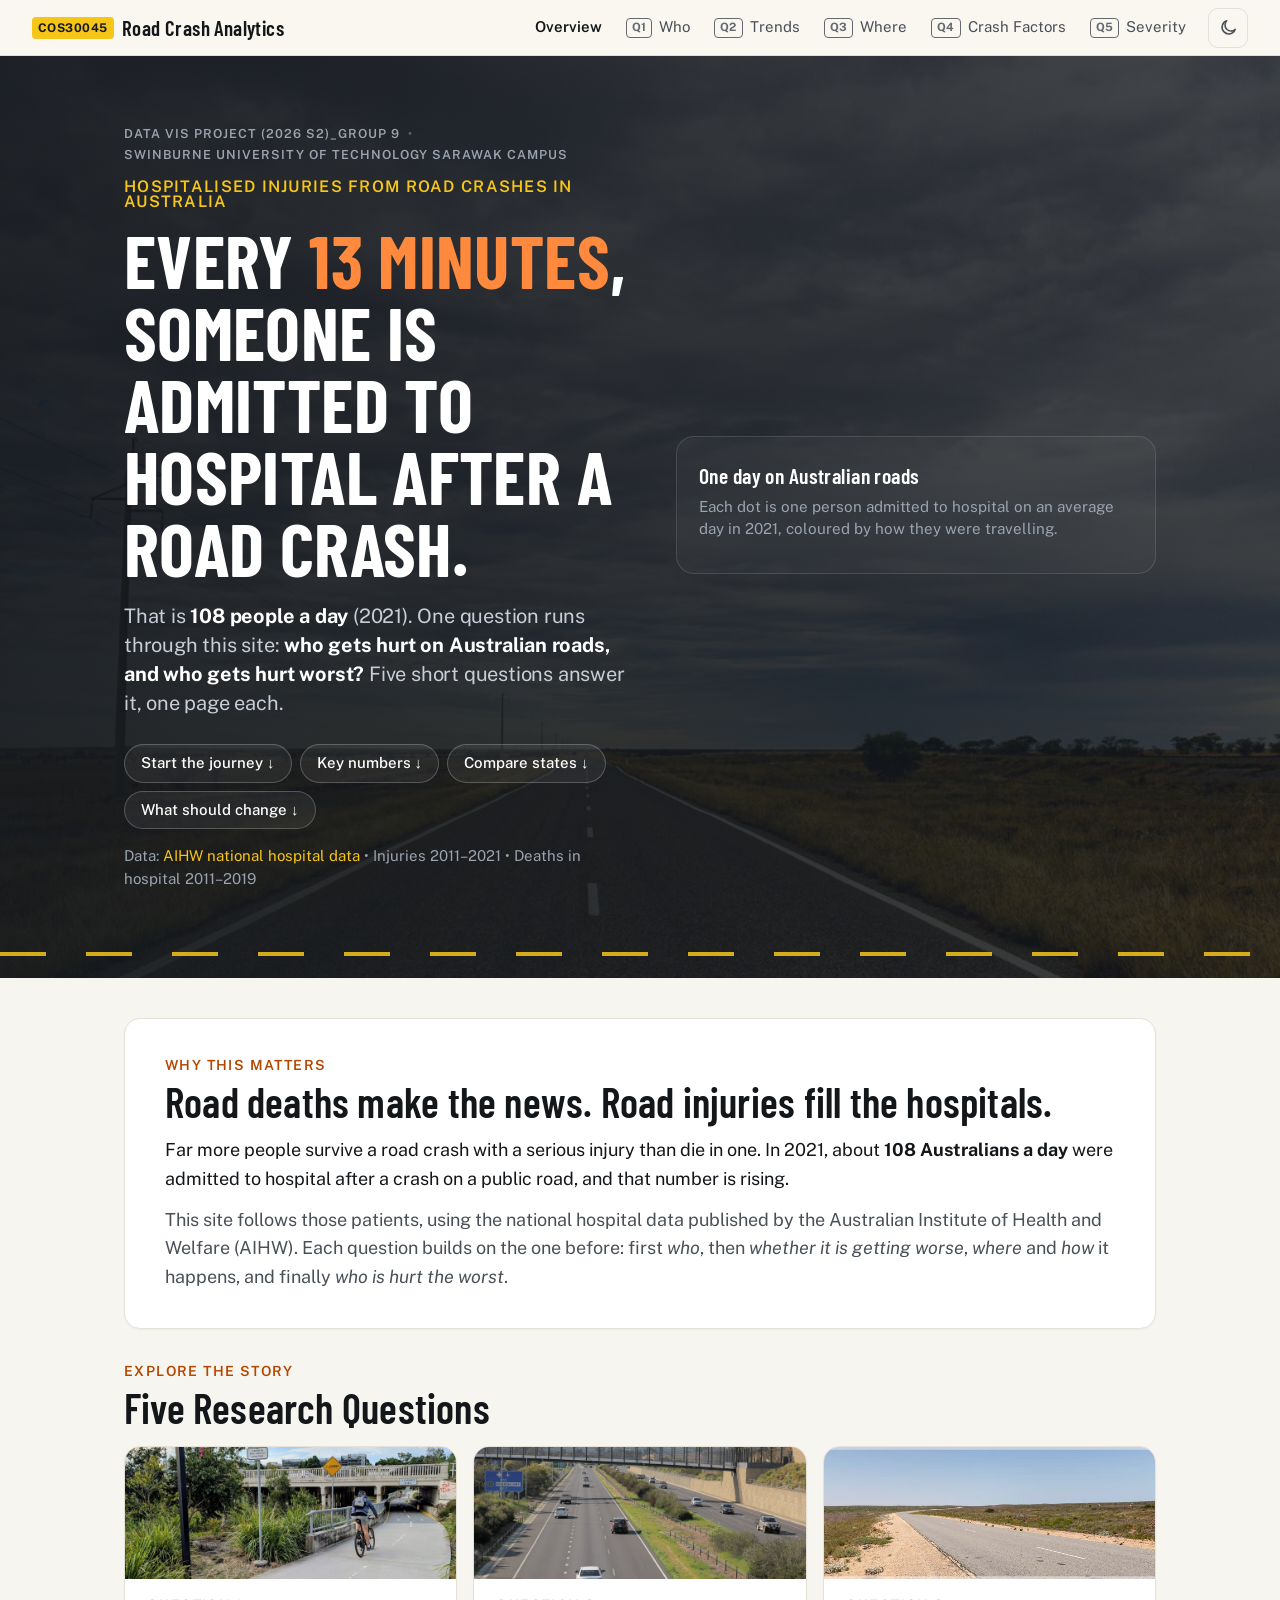
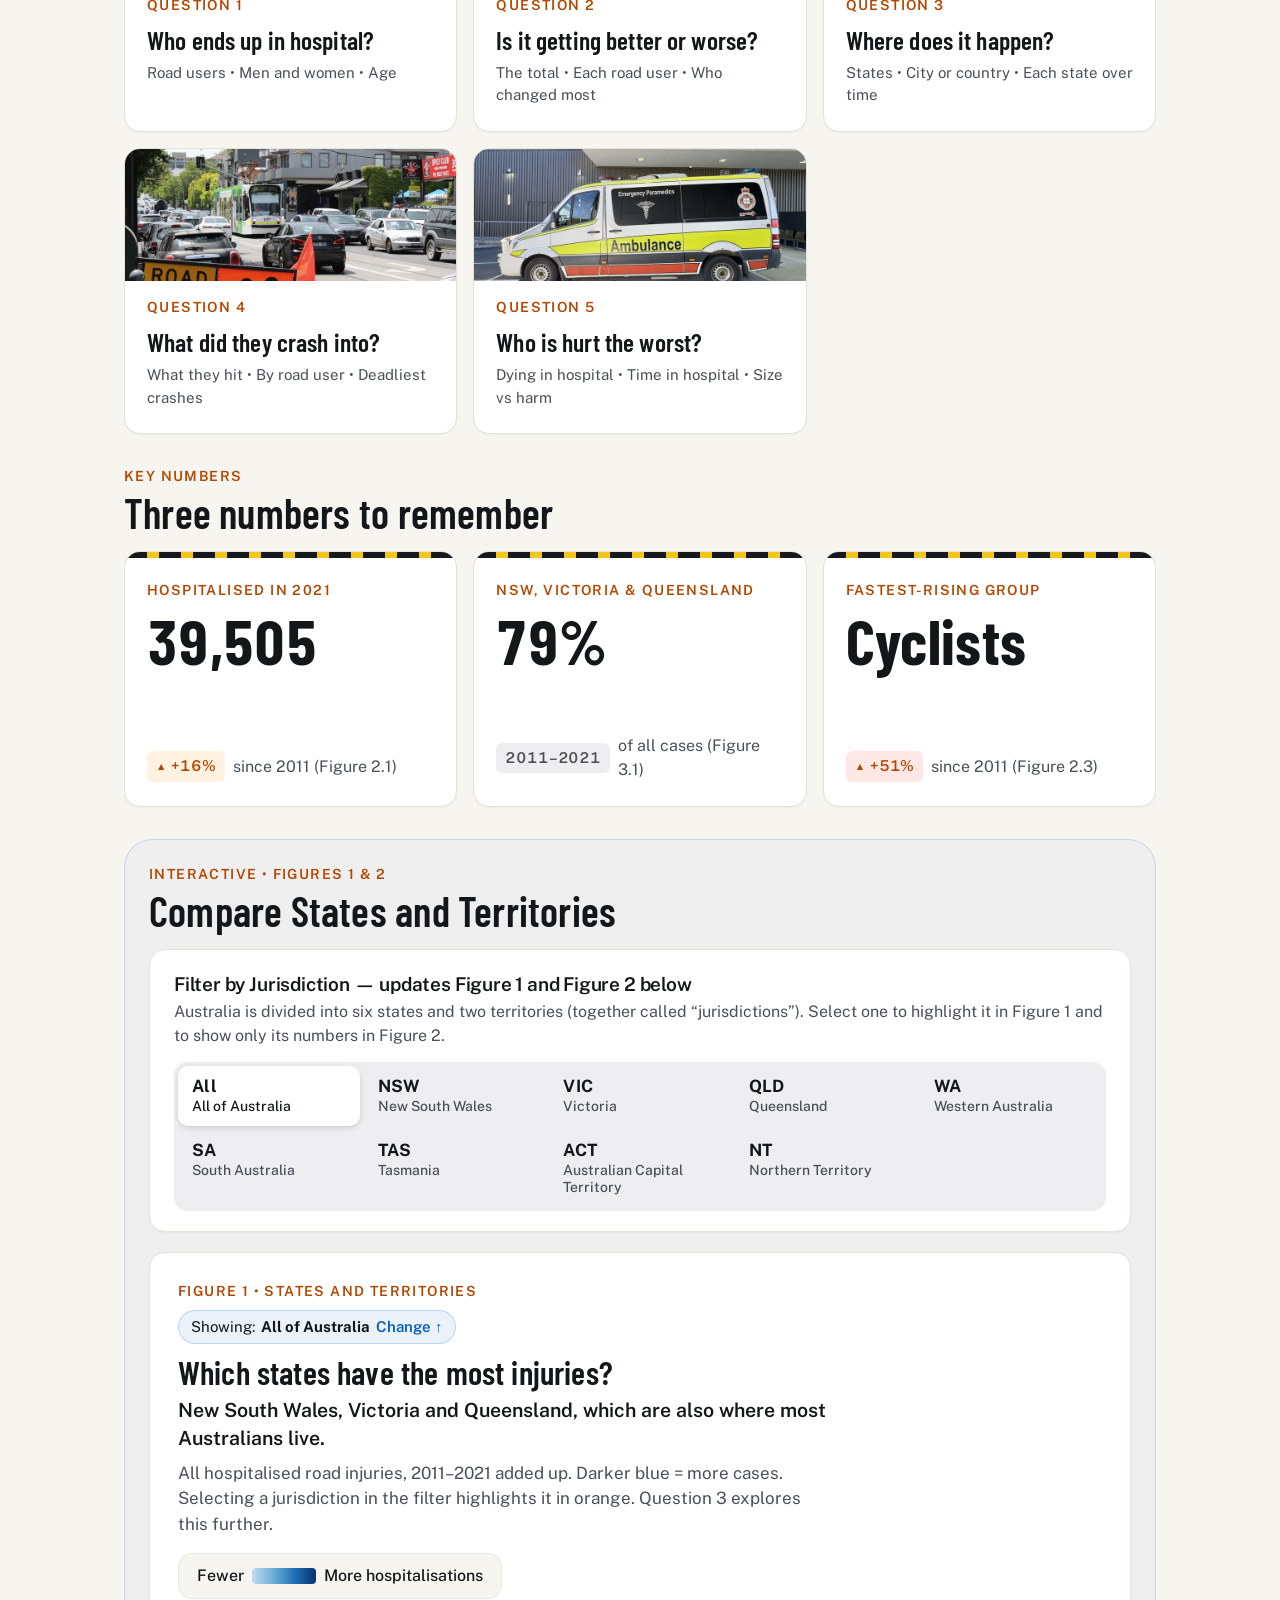
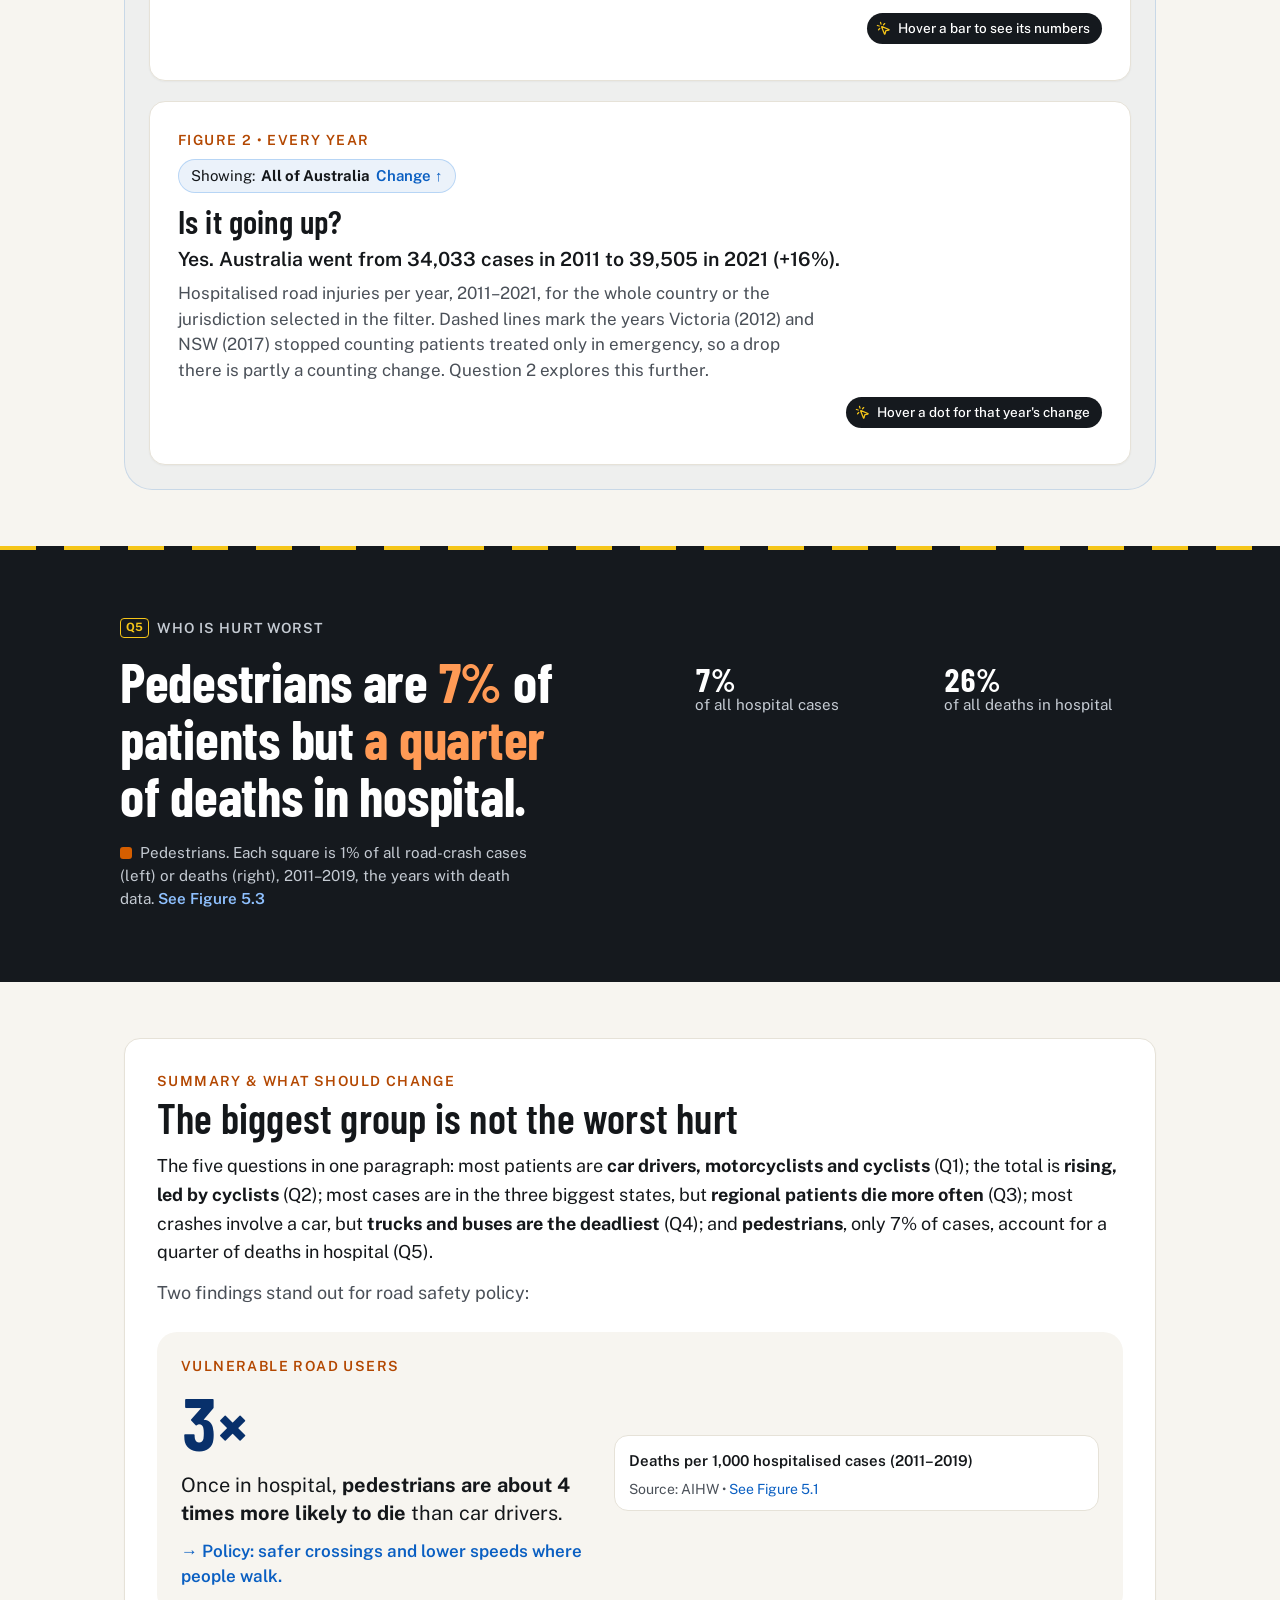
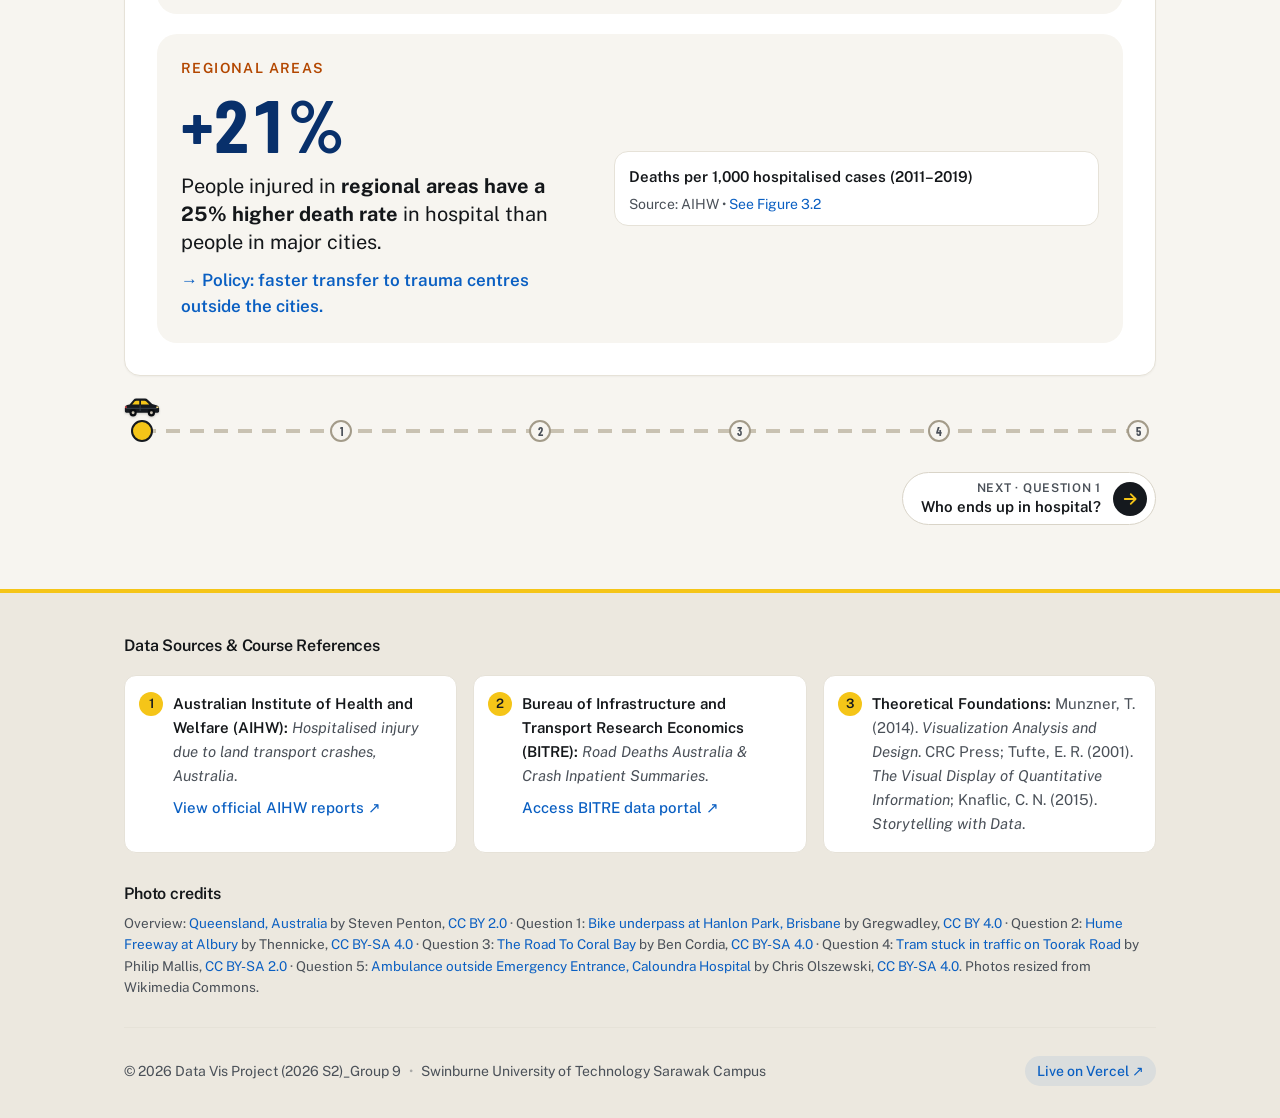
==== commit c7f8729f: "feat: add theme support and enhance data visualization features - Introduced theme.js for light/dark" ====
--- a/src/index.html
+++ b/src/index.html
@@ -16,6 +16,7 @@
   />
 
   <!-- ── Stylesheets ─────────────────────────────────────────── -->
+  <script src="js/theme.js"></script>
   <link rel="stylesheet" href="css/base.css" />
   <link rel="stylesheet" href="css/visualisations.css" />
   <link rel="stylesheet" href="css/story.css" />
@@ -51,15 +52,6 @@
           <a href="#explore" class="hero-chip">Compare states &darr;</a>
           <a href="#conclusion" class="hero-chip">What should change &darr;</a>
         </nav>
-        <div class="hero-clock" id="hero-clock" hidden>
-          <div class="hero-clock-row">
-            <span>Since you opened this page:</span>
-            <span class="hero-clock-count" id="hero-clock-count" aria-live="off">0</span>
-            <span id="hero-clock-unit">people admitted</span>
-          </div>
-          <div class="hero-clock-bar" aria-hidden="true"><span id="hero-clock-fill"></span></div>
-          <p class="hero-clock-note">On average, at 2021 rates. The bar fills once every <span id="hero-clock-interval">13 min 18 s</span>.</p>
-        </div>
         <p class="hero-meta">
           Data: <a href="#citations">AIHW national hospital data</a> &bull; Injuries 2011&ndash;2021 &bull; Deaths in hospital 2011&ndash;2019
         </p>
@@ -287,6 +279,25 @@
       </div>
     </section>
     </div><!-- /.explore-group -->
+
+    <!-- ── Chapter band: size vs harm in two waffles (js/chapter-divider.js) ── -->
+    <section class="chapter-band" data-chapter-waffle="Pedestrian" aria-labelledby="band-pedestrians">
+      <div class="chapter-band-inner">
+        <p class="chapter-kicker"><span class="km">Q5</span> Who is hurt worst</p>
+        <h2 class="chapter-statement" id="band-pedestrians">Pedestrians are <span class="chapter-num" data-waffle-text="cases">7%</span> of patients but <span class="chapter-num" data-waffle-text="deaths:plain">a quarter</span> of deaths in hospital.</h2>
+        <div class="waffle-pair">
+          <figure class="waffle">
+            <div class="waffle-grid" data-waffle="cases"></div>
+            <figcaption><strong data-waffle-text="cases">7%</strong> of all hospital cases</figcaption>
+          </figure>
+          <figure class="waffle">
+            <div class="waffle-grid" data-waffle="deaths"></div>
+            <figcaption><strong data-waffle-text="deaths">26%</strong> of all deaths in hospital</figcaption>
+          </figure>
+        </div>
+        <p class="chapter-source"><span class="waffle-key" aria-hidden="true"></span> Pedestrians. Each square is 1% of all road-crash cases (left) or deaths (right), <span data-waffle-years>2011–2019</span>, the years with death data. <a href="injury-severity.html#injury-severity">See Figure 5.3</a></p>
+      </div>
+    </section>
 
     <!-- ── Narrative Conclusion (Apple Card) ─────────────────── -->
     <section id="conclusion" class="apple-section">
@@ -397,10 +408,14 @@
   <script src="js/layout.js"></script>
   <script src="https://d3js.org/d3.v7.min.js"></script>
   <script src="js/motion.js"></script>
+  <script src="js/highlight.js"></script>
+  <script src="js/detail-panel.js"></script>
+  <script src="js/data-table.js"></script>
   <script src="js/shared-constants.js"></script>
   <script src="js/site-data.js"></script>
   <script src="js/main-narrative.js"></script>
   <script src="js/summary-charts.js"></script>
+  <script src="js/chapter-divider.js"></script>
 
 </body>
 </html>
--- a/src/css/base.css
+++ b/src/css/base.css
@@ -1198,18 +1198,8 @@
   }
 }
 
-/* Tablet portrait & phones: collapsible menu */
-@media (max-width: 860px) {
-  .insight-row {
-    grid-template-columns: 1fr;
-    gap: 18px;
-  }
-  .hero-title {
-    font-size: 34px;
-  }
-  .conclusion-highlights {
-    grid-template-columns: 1fr;
-  }
+/* Collapsible menu: below 1000px the six links no longer fit on one line */
+@media (max-width: 1000px) {
   .apple-nav-toggle {
     display: flex;
   }
@@ -1242,6 +1232,20 @@
   }
   .apple-nav-links a:last-child {
     border-bottom: none;
+  }
+}
+
+/* Tablet portrait & phones */
+@media (max-width: 860px) {
+  .insight-row {
+    grid-template-columns: 1fr;
+    gap: 18px;
+  }
+  .hero-title {
+    font-size: 34px;
+  }
+  .conclusion-highlights {
+    grid-template-columns: 1fr;
   }
 }
 
--- a/src/css/visualisations.css
+++ b/src/css/visualisations.css
@@ -39,7 +39,7 @@
 
 /* Apple-style subtle horizontal guidelines */
 .grid line {
-  stroke: rgba(0, 0, 0, 0.05);
+  stroke: var(--c-grid);
   stroke-dasharray: 2 4;
   shape-rendering: crispEdges;
 }
@@ -96,7 +96,7 @@
 
 .dot-baseline {
   fill: var(--apple-muted-baseline);
-  stroke: #ffffff;
+  stroke: var(--c-surface);
   stroke-width: 1.5px;
   opacity: 0.6;
 }
@@ -121,7 +121,7 @@
 
 .dot-accent {
   fill: var(--apple-accent);
-  stroke: #ffffff;
+  stroke: var(--c-surface);
   stroke-width: 2px;
   r: 5px;
 }
@@ -156,7 +156,7 @@
 }
 
 .data-dot {
-  stroke: #ffffff;
+  stroke: var(--c-surface);
   stroke-width: 2px;
   transition: r var(--apple-transition-fast);
 }
@@ -221,62 +221,62 @@
    fades, tooltip position, data colours) stays in the JS. */
 .vis-chart .tick text {
   font-size: 13px;
-  fill: #55555a;
+  fill: var(--c-ink-2);
 }
 
 .vis-chart .axis-category .tick text {
   font-size: 13.5px;
   font-weight: 500;
-  fill: #1d1d1f;
+  fill: var(--c-ink);
 }
 
 .vis-chart .axis-label {
   font-size: 13.5px;
-  fill: #55555a;
+  fill: var(--c-ink-2);
 }
 
 .vis-chart .axis-title {
   font-size: 13px;
   font-weight: 500;
-  fill: #55555a;
+  fill: var(--c-ink-2);
 }
 
 .vis-chart .bar-label,
 .vis-chart .lollipop-label {
   font-size: 13px;
   font-weight: 600;
-  fill: #1d1d1f;
+  fill: var(--c-ink);
 }
 
 .vis-chart .legend-item text,
 .vis-chart .leg-item text {
   font-size: 13.5px;
-  fill: #1d1d1f;
+  fill: var(--c-ink);
 }
 
 .vis-chart .break-label {
   font-size: 11px;
-  fill: #64748b;
+  fill: var(--c-ink-3);
 }
 
 .vis-chart .chart-y-axis-title {
   font-family: var(--apple-font, sans-serif);
   font-size: 13px;
   font-weight: 600;
-  fill: #1d1d1f;
+  fill: var(--c-ink);
 }
 
 .vis-chart .quad-x-label,
 .vis-chart .quad-y-label {
   font-size: 12px;
   font-weight: 500;
-  fill: #64748b;
+  fill: var(--c-ink-3);
 }
 
 .vis-chart .cluster-tag {
   font-size: 12px;
   font-weight: 500;
-  fill: #64748b;
+  fill: var(--c-ink-3);
   cursor: pointer;
 }
 
@@ -285,7 +285,7 @@
   font-size: 12.5px;
   font-weight: 600;
   paint-order: stroke fill;
-  stroke: #ffffff;
+  stroke: var(--c-surface);
   stroke-width: 3.5px;
   stroke-linejoin: round;
   stroke-linecap: round;
@@ -327,28 +327,28 @@
 /* Phone layout: category names above the bars, key under time charts */
 .vis-chart .rbar-name,
 .vis-chart .lollipop-name {
-  font-size: 13.5px; font-weight: 600; fill: #1d1d1f;
-  paint-order: stroke fill; stroke: #ffffff; stroke-width: 3px; stroke-linejoin: round;
-}
-.vis-chart .compact-key-text { font-size: 13px; font-weight: 600; fill: #1d1d1f; }
+  font-size: 13.5px; font-weight: 600; fill: var(--c-ink);
+  paint-order: stroke fill; stroke: var(--c-surface); stroke-width: 3px; stroke-linejoin: round;
+}
+.vis-chart .compact-key-text { font-size: 13px; font-weight: 600; fill: var(--c-ink); }
 .vis-chart .compact-key-item:focus { outline: none; }
 .vis-chart .compact-key-item:focus-visible rect:first-child { stroke: var(--focus, #1F6FEB); stroke-width: 2; rx: 4; }
-.vis-chart .empty-msg { font-size: 16px; font-weight: 600; fill: #55555a; }
-.vis-chart .ref-label { font-size: 12.5px; font-weight: 600; fill: #1d1d1f; }
-.vis-chart .year-band-label { font-size: 12px; font-weight: 600; fill: #0071e3; }
+.vis-chart .empty-msg { font-size: 16px; font-weight: 600; fill: var(--c-ink-2); }
+.vis-chart .ref-label { font-size: 12.5px; font-weight: 600; fill: var(--c-ink); }
+.vis-chart .year-band-label { font-size: 12px; font-weight: 600; fill: var(--link); }
 .vis-chart .total-label {
-  font-size: 14px; font-weight: 700; fill: #1d1d1f;
-  paint-order: stroke fill; stroke: #ffffff; stroke-width: 4px; stroke-linejoin: round;
+  font-size: 14px; font-weight: 700; fill: var(--c-ink);
+  paint-order: stroke fill; stroke: var(--c-surface); stroke-width: 4px; stroke-linejoin: round;
 }
 .vis-chart .area-end-label,
 .vis-chart .trend-end-label { font-size: 13.5px; font-weight: 600; }
 .vis-chart .trend-end-change { font-weight: 700; }
-.vis-chart .break-label { font-size: 12px; fill: #475569; }
-.vis-chart .pair-value { font-size: 12.5px; font-weight: 600; fill: #64748b; }
+.vis-chart .break-label { font-size: 12px; fill: var(--c-ink-3); }
+.vis-chart .pair-value { font-size: 12.5px; font-weight: 600; fill: var(--c-ink-3); }
 .vis-chart .pair-value-b { font-size: 13.5px; font-weight: 700; }
 .vis-chart .pair-ratio { font-size: 17px; font-weight: 700; }
-.vis-chart .pair-ratio-head { font-size: 12px; font-weight: 600; fill: #55555a; }
-.vis-chart .pair-legend-text { font-size: 13px; fill: #1d1d1f; }
+.vis-chart .pair-ratio-head { font-size: 12px; font-weight: 600; fill: var(--c-ink-2); }
+.vis-chart .pair-legend-text { font-size: 13px; fill: var(--c-ink); }
 .vis-chart .rbar-hit:focus,
 .vis-chart .lollipop-hitbox:focus,
 .vis-chart .pair-hit:focus { outline: none; }
@@ -363,5 +363,21 @@
 .vis-chart .trend-end-label,
 .vis-chart .area-end-label,
 .vis-chart .pair-value {
-  paint-order: stroke fill; stroke: #ffffff; stroke-width: 3.5px; stroke-linejoin: round;
-}
+  paint-order: stroke fill; stroke: var(--c-surface); stroke-width: 3.5px; stroke-linejoin: round;
+}
+
+/* ── On-chart annotations (plan §6.8) ───────────────────────── */
+.vis-chart .note-label {
+  font-size: 12.5px;
+  fill: var(--c-ink);
+  paint-order: stroke fill; stroke: var(--c-surface); stroke-width: 4px; stroke-linejoin: round;
+}
+.chart-annotation { transition: opacity 500ms ease; }
+.reveal-wait .chart-annotation,
+.is-entering .chart-annotation { opacity: 0; }
+@media (prefers-reduced-motion: reduce) { .chart-annotation { transition: none; } }
+
+/* Year brush on Figure 2.1 (drag along the axis) */
+.year-brush .overlay { cursor: ew-resize; }
+.year-brush .selection { fill: var(--link); fill-opacity: 0.14; stroke: var(--link); stroke-width: 1; shape-rendering: crispEdges; }
+.year-brush .handle { fill: var(--link); fill-opacity: 0.5; }
--- a/src/css/story.css
+++ b/src/css/story.css
@@ -66,6 +66,13 @@
 .apple-nav {
   background: rgba(21, 25, 30, 0.94);
   border-bottom: 1px solid var(--asphalt-line);
+}
+
+/* Full-bleed bar: brand hugs the left edge, links the right edge */
+.apple-nav-inner {
+  max-width: none;
+  padding-left: clamp(16px, 2.5vw, 40px);
+  padding-right: clamp(16px, 2.5vw, 40px);
 }
 
 .apple-nav-brand,
@@ -135,7 +142,7 @@
   transform: scaleX(0);
 }
 
-@media (max-width: 860px) {
+@media (max-width: 1000px) {
   .apple-nav-links,
   .apple-nav.nav-open {
     background: var(--asphalt);
@@ -311,39 +318,6 @@
 .unit-legend button.is-on { color: #ffffff; }
 .unit-legend .dot { width: 11px; height: 11px; border-radius: 50%; flex-shrink: 0; }
 .unit-legend .n { color: var(--ink-on-dark-2); font-variant-numeric: tabular-nums; }
-
-/* Live clock: "since you opened this page" */
-.hero-clock {
-  margin-top: 26px;
-  max-width: 520px;
-  font-size: 0.95rem;
-  color: var(--ink-on-dark-2);
-}
-.hero-clock-row { display: flex; align-items: baseline; gap: 10px; flex-wrap: wrap; }
-.hero-clock-count {
-  font-family: var(--font-display);
-  font-size: 1.9rem;
-  font-weight: 700;
-  color: #ffffff;
-  font-variant-numeric: tabular-nums;
-  line-height: 1;
-}
-.hero-clock-bar {
-  position: relative;
-  height: 6px;
-  margin-top: 10px;
-  border-radius: 3px;
-  background: rgba(255, 255, 255, 0.1);
-  overflow: hidden;
-}
-.hero-clock-bar span {
-  position: absolute;
-  inset: 0;
-  background: var(--story-on-dark);
-  transform-origin: 0 50%;
-  transform: scaleX(0);
-}
-.hero-clock-note { margin-top: 6px; font-size: 0.85rem; }
 
 @media (max-width: 900px) {
   .story-hero .hero-grid { grid-template-columns: 1fr; gap: 32px; }
@@ -583,6 +557,9 @@
   height: 4px;
   background: repeating-linear-gradient(90deg, #C9C2B2 0 14px, transparent 14px 24px);
 }
+[data-theme="dark"] .route-road { background: repeating-linear-gradient(90deg, #4A5562 0 14px, transparent 14px 24px); }
+[data-theme="dark"] .route-stop { border-color: #56606D; }
+[data-theme="dark"] .route-stop.is-done { background: #56606D; border-color: #56606D; color: #E7EAEE; }
 .route-stop {
   position: absolute;
   top: 12px;
@@ -607,13 +584,31 @@
 .route-stop.is-here { background: var(--lane); border-color: var(--asphalt); color: var(--asphalt); }
 .route-car {
   position: absolute;
-  top: -6px;
-  width: 26px;
-  height: 16px;
+  top: -12px;
+  width: 40px;
+  height: 22px;
   transform: translateX(-50%);
-  color: var(--asphalt);
   transition: left 600ms var(--ease-out);
   pointer-events: none;
+  /* Light mode: dark car with yellow windows. Dark mode: lane-yellow car */
+  --car-body: var(--asphalt);
+  --car-trim: #3A424D;
+  --car-window: #F5C518;
+  --car-wheel: #0B0D10;
+  --car-hub: #C9C2B2;
+  --car-light: #FFE38A;
+  --car-tail: #E5484D;
+  filter: drop-shadow(0 1px 1px rgba(0, 0, 0, 0.18));
+}
+[data-theme="dark"] .route-car {
+  --car-body: var(--lane);
+  --car-trim: #C99F0C;
+  --car-window: #15191E;
+  --car-wheel: #E7EAEE;
+  --car-hub: #15191E;
+  --car-light: #FFFFFF;
+  --car-tail: #FF6369;
+  filter: drop-shadow(0 0 6px rgba(245, 197, 24, 0.35));
 }
 .page-stepper-wrap:has(.stepper-next:hover) .route-car,
 .page-stepper-wrap:has(.stepper-next:focus-visible) .route-car { left: var(--car-next) !important; }
@@ -659,3 +654,512 @@
   .map-zoom-controls button { width: 40px; height: 40px; }
   .route { padding: 0 10px; }
 }
+
+/* ═══════════════════════════════════════════════════════════════
+   Nav actions: light / dark switch + menu button
+   ═══════════════════════════════════════════════════════════════ */
+.apple-nav-inner { gap: 12px; }
+.apple-nav-links { margin-left: auto; }
+.nav-actions { display: flex; align-items: center; gap: 4px; flex: none; }
+.theme-toggle {
+  width: 40px;
+  height: 40px;
+  display: inline-flex;
+  align-items: center;
+  justify-content: center;
+  border: 1px solid var(--asphalt-line);
+  border-radius: 10px;
+  background: transparent;
+  color: var(--ink-on-dark);
+  cursor: pointer;
+  transition: background var(--dur-micro), color var(--dur-micro);
+}
+.theme-toggle:hover { background: rgba(255, 255, 255, 0.08); color: #ffffff; }
+.theme-toggle svg { width: 19px; height: 19px; }
+.theme-toggle .icon-sun { display: none; }
+[data-theme="dark"] .theme-toggle .icon-sun { display: block; }
+[data-theme="dark"] .theme-toggle .icon-moon { display: none; }
+
+/* ═══════════════════════════════════════════════════════════════
+   Dark mode (plan §7)
+   Everything goes dark, chart cards included (dim slate, easier on the
+   eyes than white). The charts follow through the --c-* tokens below
+   and redraw their blue scale on a theme switch.
+   ═══════════════════════════════════════════════════════════════ */
+:root[data-theme="dark"] {
+  color-scheme: dark;
+  --paper:         #0F1216;
+  --surface:       #1A1F26;
+  --ink:           #E7EAEE;   /* 14.9:1 on --surface */
+  --ink-2:         #AEB6C1;   /*  8.3:1 */
+  --card-line:     #2A313A;
+  --link:          #7AB8FF;   /*  7.9:1 */
+  --story-text:    #FF9A55;   /*  7.3:1 */
+  --focus:         #58A6FF;
+  --apple-surface-subtle: #151A20;
+  --apple-hairline:       #333B45;
+  --apple-text-tertiary:  #C5CBD3;
+  --apple-blue-hover:     #A8D0FF;
+  --apple-blue-active:    #A8D0FF;
+  --apple-blue-subtle:    rgba(122, 184, 255, 0.12);
+  --apple-accent-subtle:  rgba(255, 154, 85, 0.14);
+  --badge-green-text:     #6FD98A;
+  --badge-orange-text:    #FFB066;
+  --badge-red-text:       #FF8A80;
+  --badge-neutral-text:   #C5CBD3;
+  --apple-shadow-card:    0 1px 0 rgba(255, 255, 255, 0.03), 0 8px 24px rgba(0, 0, 0, 0.35);
+  --apple-shadow-hover:   0 1px 0 rgba(255, 255, 255, 0.04), 0 14px 32px rgba(0, 0, 0, 0.45);
+}
+[data-theme="dark"] body { background: var(--paper); color: var(--ink); }
+
+/* Chart colours (used by the D3 code through var(), so a theme switch
+   repaints text, gridlines and halos without redrawing). Values are
+   written out, not var(--x), because custom properties resolve where
+   they are declared. */
+:root {
+  --c-ink:     #1d1d1f;
+  --c-ink-2:   #55555a;
+  --c-ink-3:   #64748b;
+  --c-muted:   #94a3b8;
+  --c-surface: #ffffff;   /* card colour: halos and gaps between marks */
+  --c-grid:    rgba(0, 0, 0, 0.06);
+  --c-line:    #cbd5e1;
+  --c-empty:   #f5f5f7;
+  --c-pair-a:  #cbd5e1;
+  --c-pair-b:  #1e3a8a;
+  --c-accent:  #D55E00;
+  --c-knob:    #ffffff;
+}
+/* Dark mode: chart cards are dim slate (not white), and the charts on
+   them use light text, faint gridlines and a dim → bright blue scale */
+:root[data-theme="dark"] {
+  --c-ink:     #E7EAEE;   /* 13.9:1 on the card */
+  --c-ink-2:   #AEB6C1;   /*  7.8:1 */
+  --c-ink-3:   #9AA4B1;   /*  6.3:1 */
+  --c-muted:   #6B7582;
+  --c-surface: #1A1F26;
+  --c-grid:    rgba(255, 255, 255, 0.07);
+  --c-line:    #3A434F;
+  --c-empty:   #232A33;
+  --c-pair-a:  #4A5562;
+  --c-pair-b:  #8FC1FF;
+  --c-accent:  #FF8A3D;   /*  6.9:1 */
+  --c-knob:    #E7EAEE;
+}
+[data-theme="dark"] :is(.apple-chart-card, .callout-card, .summary-chart, .global-filter) {
+  border-color: var(--card-line);
+}
+
+/* Narrow desktops (1001–1120px): tighter links so they stay on one line */
+@media (min-width: 1001px) and (max-width: 1120px) {
+  .apple-nav-links { gap: 0; }
+  .apple-nav-links a { padding: 7px 7px; gap: 5px; }
+}
+
+/* Big navy numbers on dark text cards */
+[data-theme="dark"] .insight-number { color: #8FC1FF; }
+/* Segmented controls on dark cards: the sliding pill is dark too */
+[data-theme="dark"] .seg-pill { background: #2E3640; box-shadow: 0 1px 3px rgba(0, 0, 0, 0.4); }
+[data-theme="dark"] .filter-btn.active { background: #2E3640; }
+[data-theme="dark"] .apple-segmented-control { background: rgba(255, 255, 255, 0.06); }
+[data-theme="dark"] .apple-segmented-control.has-pill .filter-btn.active { background: transparent; }
+/* Controls that sit on the dark cards */
+[data-theme="dark"] .global-filter { background: rgba(26, 31, 38, 0.94); }
+[data-theme="dark"] :is(.gf-select, .gf-reset, .map-zoom-controls button, button.legend-chip) {
+  background: #232A33;
+  border-color: #3A434F;
+  box-shadow: none;
+}
+[data-theme="dark"] button.legend-chip { color: var(--ink); }
+[data-theme="dark"] button.legend-chip.active { background: #E7EAEE; color: #14171A; border-color: #E7EAEE; }
+[data-theme="dark"] button.legend-chip.active .legend-chip-dot { box-shadow: 0 0 0 1.5px #14171A; }
+[data-theme="dark"] button.legend-chip:hover { border-color: #56606D; }
+[data-theme="dark"] .map-zoom-controls button:hover { background: #2E3640; }
+[data-theme="dark"] .gf-reset:disabled { color: #6B7582; }
+
+/* ═══════════════════════════════════════════════════════════════
+   Detail panel (js/detail-panel.js, plan §6.4)
+   Right-hand panel on wide screens, bottom sheet on phones.
+   ═══════════════════════════════════════════════════════════════ */
+.detail-panel {
+  position: fixed;
+  z-index: 1000;
+  top: 72px;
+  right: 16px;
+  width: min(360px, calc(100vw - 32px));
+  max-height: calc(100vh - 88px);
+  overflow: auto;
+  background: var(--surface);
+  color: var(--ink);
+  border: 1px solid var(--card-line);
+  border-top: 4px solid var(--lane);
+  border-radius: 16px;
+  box-shadow: 0 24px 60px rgba(0, 0, 0, 0.22), 0 2px 8px rgba(0, 0, 0, 0.08);
+  padding: 18px 20px 20px;
+  transform: translateX(calc(100% + 24px));
+  opacity: 0;
+  transition: transform var(--dur-ui) var(--ease-out), opacity var(--dur-ui);
+}
+.detail-panel.is-open { transform: none; opacity: 1; }
+.detail-head { display: flex; align-items: flex-start; justify-content: space-between; gap: 12px; }
+.detail-kicker {
+  margin: 0 0 2px;
+  font-size: 12px;
+  font-weight: 700;
+  letter-spacing: 0.08em;
+  text-transform: uppercase;
+  color: var(--story-text);
+}
+.detail-title {
+  margin: 0;
+  font-family: var(--font-display);
+  font-size: 1.7rem;
+  line-height: 1.1;
+  color: var(--ink);
+}
+/* The title only receives focus so screen readers start here; it is not a control */
+.detail-title:focus,
+.detail-title:focus-visible { outline: none; }
+.detail-close {
+  flex: none;
+  width: 44px;
+  height: 44px;
+  margin: -6px -8px 0 0;
+  display: inline-flex;
+  align-items: center;
+  justify-content: center;
+  border: 0;
+  border-radius: 10px;
+  background: transparent;
+  color: var(--ink-2);
+  cursor: pointer;
+}
+.detail-close:hover { background: rgba(0, 0, 0, 0.06); color: var(--ink); }
+.detail-close svg { width: 20px; height: 20px; }
+.detail-chart { margin: 12px 0 6px; }
+.detail-chart svg { display: block; width: 100%; height: auto; }
+.detail-spark-label { font-size: 11px; fill: var(--c-ink-2); font-family: var(--font-body); }
+.detail-stats { display: grid; grid-template-columns: 1fr 1fr; gap: 12px 16px; margin: 8px 0 0; }
+.detail-stat dt { font-size: 12.5px; color: var(--ink-2); margin-bottom: 2px; }
+.detail-stat dd {
+  margin: 0;
+  font-family: var(--font-display);
+  font-size: 1.45rem;
+  font-weight: 700;
+  font-variant-numeric: tabular-nums;
+  color: var(--ink);
+  line-height: 1.15;
+}
+.detail-stat-note {
+  display: block;
+  font-family: var(--font-body);
+  font-size: 12.5px;
+  font-weight: 500;
+  color: var(--ink-2);
+}
+.detail-note { margin: 14px 0 0; font-size: 13.5px; line-height: 1.5; color: var(--ink-2); }
+
+@media (max-width: 700px) {
+  .detail-panel {
+    top: auto;
+    bottom: 0;
+    left: 0;
+    right: 0;
+    width: 100%;
+    max-height: 72vh;
+    border-radius: 18px 18px 0 0;
+    padding-bottom: calc(20px + env(safe-area-inset-bottom));
+    transform: translateY(100%);
+  }
+}
+@media (prefers-reduced-motion: reduce) {
+  .detail-panel { transition: none; }
+}
+
+/* ═══════════════════════════════════════════════════════════════
+   "View as table" under each figure (js/data-table.js, plan §8)
+   ═══════════════════════════════════════════════════════════════ */
+.data-table-toggle {
+  margin: 10px 0 4px;
+  font-size: 0.9rem;
+}
+.data-table-toggle > summary {
+  display: inline-flex;
+  align-items: center;
+  gap: 6px;
+  min-height: 44px;
+  padding: 0 4px;
+  color: var(--link);
+  font-weight: 600;
+  cursor: pointer;
+  list-style: none;
+  border-radius: 8px;
+}
+.data-table-toggle > summary::-webkit-details-marker { display: none; }
+.data-table-toggle > summary svg { width: 18px; height: 18px; flex: none; }
+.data-table-toggle > summary:hover { text-decoration: underline; text-underline-offset: 3px; }
+.data-table-toggle > summary:focus-visible { outline: 2px solid var(--focus); outline-offset: 2px; }
+.data-table-toggle[open] > summary { margin-bottom: 6px; }
+
+.data-table-wrap {
+  max-height: 420px;
+  overflow: auto;
+  border: 1px solid var(--card-line);
+  border-radius: 10px;
+  background: var(--surface);
+}
+.data-table-wrap:focus-visible { outline: 2px solid var(--focus); outline-offset: 2px; }
+.data-table {
+  width: 100%;
+  border-collapse: collapse;
+  font-size: 0.88rem;
+  font-variant-numeric: tabular-nums;
+  color: var(--ink);
+}
+.data-table caption {
+  caption-side: top;
+  text-align: left;
+  padding: 10px 12px 6px;
+  font-weight: 600;
+  color: var(--ink);
+}
+.data-table th, .data-table td {
+  padding: 7px 12px;
+  text-align: left;
+  border-top: 1px solid var(--card-line);
+  white-space: nowrap;
+}
+.data-table thead th {
+  position: sticky;
+  top: 0;
+  background: var(--apple-surface-subtle);
+  font-weight: 600;
+  white-space: normal;
+  vertical-align: bottom;
+}
+.data-table tbody th { font-weight: 500; white-space: normal; }
+@media (max-width: 560px) {
+  .data-table { font-size: 0.82rem; }
+  .data-table th, .data-table td { padding: 6px 8px; }
+}
+.data-table .num { text-align: right; }
+.data-table tbody tr:nth-child(even) { background: var(--apple-surface-subtle); }
+.data-table-empty { margin: 0; padding: 12px; color: var(--ink-2, #55555a); }
+
+/* ═══════════════════════════════════════════════════════════════
+   Chapter band: one statement + two waffles (js/chapter-divider.js, §5.3)
+   Full-width asphalt, like the hero and footer, in both themes.
+   ═══════════════════════════════════════════════════════════════ */
+.chapter-band {
+  position: relative;
+  width: 100vw;
+  margin: 56px 0 56px calc(50% - 50vw);
+  padding: clamp(40px, 6vw, 72px) clamp(16px, 4vw, 40px);
+  background: var(--asphalt);
+  color: #E7EAEE;
+  /* the dashed lane line along the top edge, like the hero */
+  background-image: repeating-linear-gradient(90deg, var(--lane) 0 36px, transparent 36px 64px);
+  background-size: 100% 4px;
+  background-repeat: no-repeat;
+  background-position: top left;
+}
+.chapter-band-inner {
+  max-width: 1040px;
+  margin: 0 auto;
+  display: grid;
+  grid-template-columns: minmax(0, 1.1fr) minmax(0, 1fr);
+  grid-template-areas: "kicker kicker" "statement waffles" "source waffles";
+  column-gap: clamp(24px, 5vw, 64px);
+  align-items: start;
+}
+.chapter-kicker {
+  grid-area: kicker;
+  display: flex;
+  align-items: center;
+  gap: 8px;
+  margin: 0 0 14px;
+  font-size: 14px;
+  font-weight: 600;
+  letter-spacing: 0.08em;
+  text-transform: uppercase;
+  color: #C5CBD3;
+}
+.chapter-kicker .km { color: var(--lane); opacity: 1; }
+.chapter-statement {
+  grid-area: statement;
+  margin: 0;
+  font-family: var(--font-display);
+  font-weight: 700;
+  font-size: clamp(2rem, 4.4vw, 3.4rem);
+  line-height: 1.05;
+  letter-spacing: -0.005em;
+  color: #FFFFFF;
+  text-wrap: balance;
+}
+.chapter-num { color: #FF9A55; }   /* 7.6:1 on asphalt */
+.chapter-source {
+  grid-area: source;
+  margin: 18px 0 0;
+  max-width: 46ch;
+  font-size: 0.95rem;
+  line-height: 1.5;
+  color: #C5CBD3;
+}
+.chapter-source a { color: #8FC1FF; font-weight: 600; text-underline-offset: 3px; }
+.chapter-source a:focus-visible { outline: 2px solid var(--lane); outline-offset: 2px; border-radius: 3px; }
+.waffle-key {
+  display: inline-block;
+  width: 12px; height: 12px;
+  margin-right: 4px;
+  border-radius: 3px;
+  background: #D55E00;
+  vertical-align: -1px;
+}
+.waffle-pair {
+  grid-area: waffles;
+  display: grid;
+  grid-template-columns: repeat(2, minmax(0, 1fr));
+  gap: clamp(16px, 3vw, 32px);
+}
+.waffle { margin: 0; }
+.waffle-grid svg { display: block; width: 100%; max-width: 220px; height: auto; }
+.waffle-cell { fill: rgba(255, 255, 255, 0.14); transition: fill 0.2s ease-out; }
+.waffle-cell.is-on { fill: #D55E00; }   /* Okabe-Ito vermillion, 4.2:1 on asphalt */
+.waffle figcaption {
+  margin-top: 10px;
+  font-size: 0.95rem;
+  line-height: 1.35;
+  color: #C5CBD3;
+}
+.waffle figcaption strong {
+  display: block;
+  font-family: var(--font-display);
+  font-size: 2rem;
+  line-height: 1;
+  color: #FFFFFF;
+  font-variant-numeric: tabular-nums;
+}
+@media (max-width: 760px) {
+  .chapter-band-inner {
+    grid-template-columns: minmax(0, 1fr);
+    grid-template-areas: "kicker" "statement" "waffles" "source";
+  }
+  .waffle-pair { margin-top: 24px; }
+}
+@media (prefers-reduced-motion: reduce) {
+  .waffle-cell { transition: none; }
+}
+
+/* Wording that differs by theme ("darker blue" vs "brighter blue") */
+.when-dark { display: none; }
+[data-theme="dark"] .when-dark { display: inline; }
+[data-theme="dark"] .when-light { display: none; }
+/* Overview "Fewer → More" key: same dim → bright scale as the dark charts */
+[data-theme="dark"] .swatch-gradient { background: linear-gradient(90deg, #2B5C8F, #6E9DCB, #B5DAFF); }
+
+/* ═══════════════════════════════════════════════════════════════
+   Theme-aware chrome: nav, footer and Back / Next follow light / dark
+   Light: frosted paper. Dark: Apple-style glass over a soft ambient
+   glow (translucent panels, background blur, hairline highlight).
+   ═══════════════════════════════════════════════════════════════ */
+:root {
+  --chrome-bg:     rgba(250, 248, 243, 0.78);
+  --chrome-solid:  #FAF8F3;
+  --chrome-ink:    #14171A;
+  --chrome-ink-2:  #4A5058;
+  --chrome-line:   rgba(20, 23, 26, 0.1);
+  --chrome-hover:  rgba(20, 23, 26, 0.06);
+  --glass-blur:    saturate(180%) blur(20px);
+}
+:root[data-theme="dark"] {
+  --chrome-bg:     rgba(16, 19, 24, 0.62);
+  --chrome-solid:  #101318;   /* menu panel: solid, a blur cannot nest inside the nav blur */
+  --chrome-ink:    #F2F4F7;
+  --chrome-ink-2:  #B4BCC7;
+  --chrome-line:   rgba(255, 255, 255, 0.09);
+  --chrome-hover:  rgba(255, 255, 255, 0.08);
+}
+
+/* ── Nav ── */
+.apple-nav {
+  background: var(--chrome-bg);
+  -webkit-backdrop-filter: var(--glass-blur);
+  backdrop-filter: var(--glass-blur);
+  border-bottom: 1px solid var(--chrome-line);
+}
+.apple-nav-brand,
+.apple-brand-title,
+.apple-nav-brand:hover { color: var(--chrome-ink); }
+.apple-nav-links a { color: var(--chrome-ink-2); }
+.apple-nav-links a:hover { color: var(--chrome-ink); background: var(--chrome-hover); }
+.apple-nav-links a.active { color: var(--chrome-ink); }
+.apple-nav-toggle span { background: var(--chrome-ink); }
+.theme-toggle { border-color: var(--chrome-line); color: var(--chrome-ink-2); }
+.theme-toggle:hover { background: var(--chrome-hover); color: var(--chrome-ink); }
+@media (max-width: 1000px) {
+  .apple-nav-links,
+  .apple-nav.nav-open {
+    background: var(--chrome-solid);
+    -webkit-backdrop-filter: var(--glass-blur);
+    backdrop-filter: var(--glass-blur);
+  }
+  .apple-nav-links { border-bottom: 1px solid var(--chrome-line); }
+  .apple-nav-links a { border-bottom-color: var(--chrome-line); }
+}
+
+/* ── Footer ── */
+.site-footer {
+  background: #ECE8DF;
+  color: var(--ink-2);
+}
+.footer-references-title,
+.footer-ordered-list strong { color: var(--ink); }
+.footer-ordered-list li {
+  background: var(--surface);
+  border-color: var(--card-line);
+  color: var(--ink-2);
+}
+.footer-ordered-list a,
+.footer-deployment-link a,
+.photo-credits a { color: var(--link); }
+.footer-deployment-link a { background: var(--apple-blue-subtle); }
+.footer-divider { background-color: var(--card-line); }
+.footer-bottom,
+.photo-credits { color: var(--ink-2); }
+[data-theme="dark"] .site-footer { background: rgba(10, 12, 16, 0.72); }
+
+/* ── Back / Next ── */
+.stepper-arrow svg { width: 18px; height: 18px; display: block; }
+.stepper-prev .stepper-arrow { background: rgba(10, 95, 194, 0.1); color: var(--link); }
+.stepper-next .stepper-arrow { background: var(--asphalt); color: var(--lane); }
+.stepper-link:hover { border-color: var(--link); }
+[data-theme="dark"] .stepper-prev .stepper-arrow { background: rgba(122, 184, 255, 0.16); }
+[data-theme="dark"] .stepper-next .stepper-arrow { background: var(--lane); color: var(--asphalt); }
+
+/* ── Dark glass ── */
+[data-theme="dark"] body {
+  background:
+    radial-gradient(1100px 620px at 8% -8%, rgba(46, 120, 220, 0.20), transparent 62%),
+    radial-gradient(900px 560px at 100% 38%, rgba(245, 197, 24, 0.06), transparent 60%),
+    radial-gradient(1100px 760px at 40% 112%, rgba(122, 184, 255, 0.10), transparent 60%),
+    #0B0E12;
+  background-attachment: fixed;
+}
+[data-theme="dark"] :is(.apple-card, .apple-chart-card, .callout-card, .question-card,
+  .summary-chart, .global-filter, .stepper-link, .detail-panel, .footer-ordered-list li) {
+  background: rgba(30, 36, 45, 0.58);
+  -webkit-backdrop-filter: var(--glass-blur);
+  backdrop-filter: var(--glass-blur);
+  border-color: rgba(255, 255, 255, 0.08);
+  box-shadow: inset 0 1px 0 rgba(255, 255, 255, 0.06), 0 12px 32px rgba(0, 0, 0, 0.32);
+}
+[data-theme="dark"] .global-filter { background: rgba(26, 31, 39, 0.72); }
+[data-theme="dark"] .detail-panel { background: rgba(26, 31, 39, 0.86); }
+@media (prefers-reduced-transparency: reduce) {
+  [data-theme="dark"] :is(.apple-nav, .apple-card, .apple-chart-card, .callout-card, .question-card,
+    .summary-chart, .global-filter, .stepper-link, .detail-panel, .footer-ordered-list li) {
+    background: #1A1F26;
+    -webkit-backdrop-filter: none;
+    backdrop-filter: none;
+  }
+}
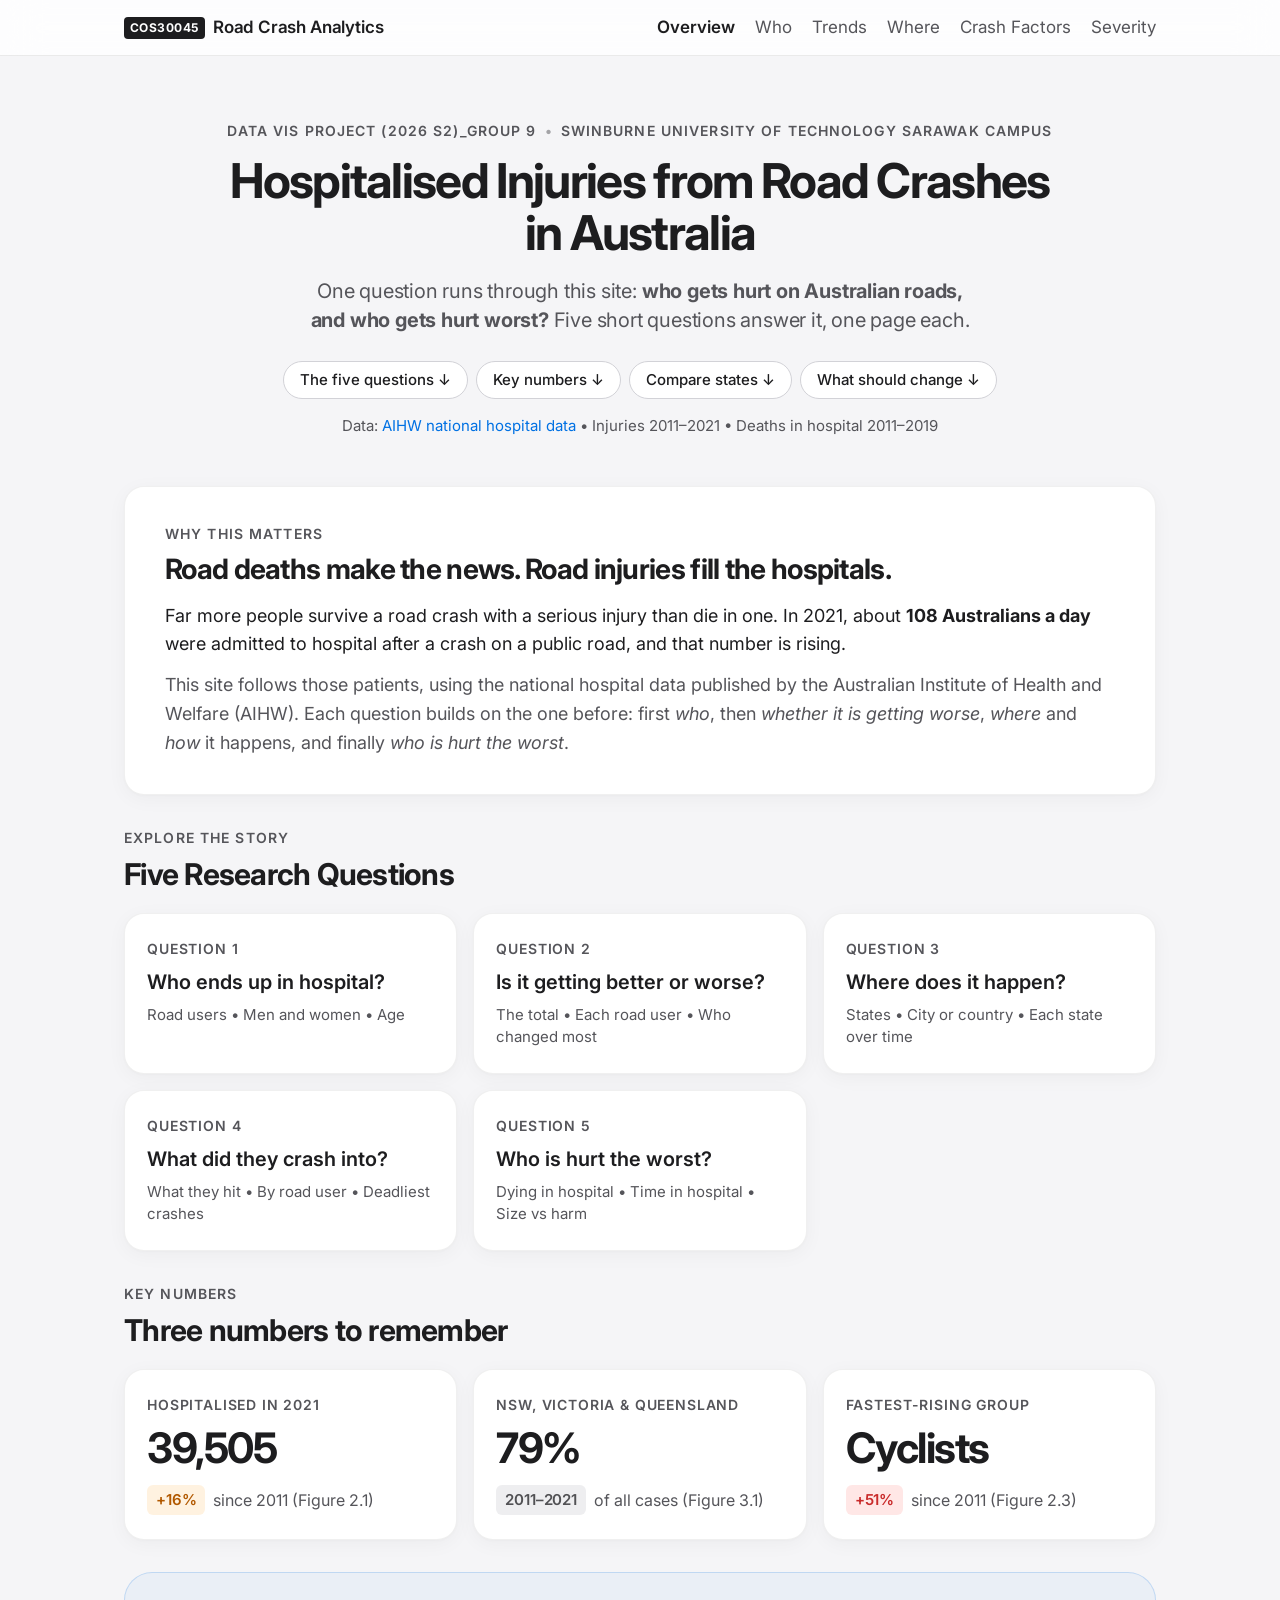
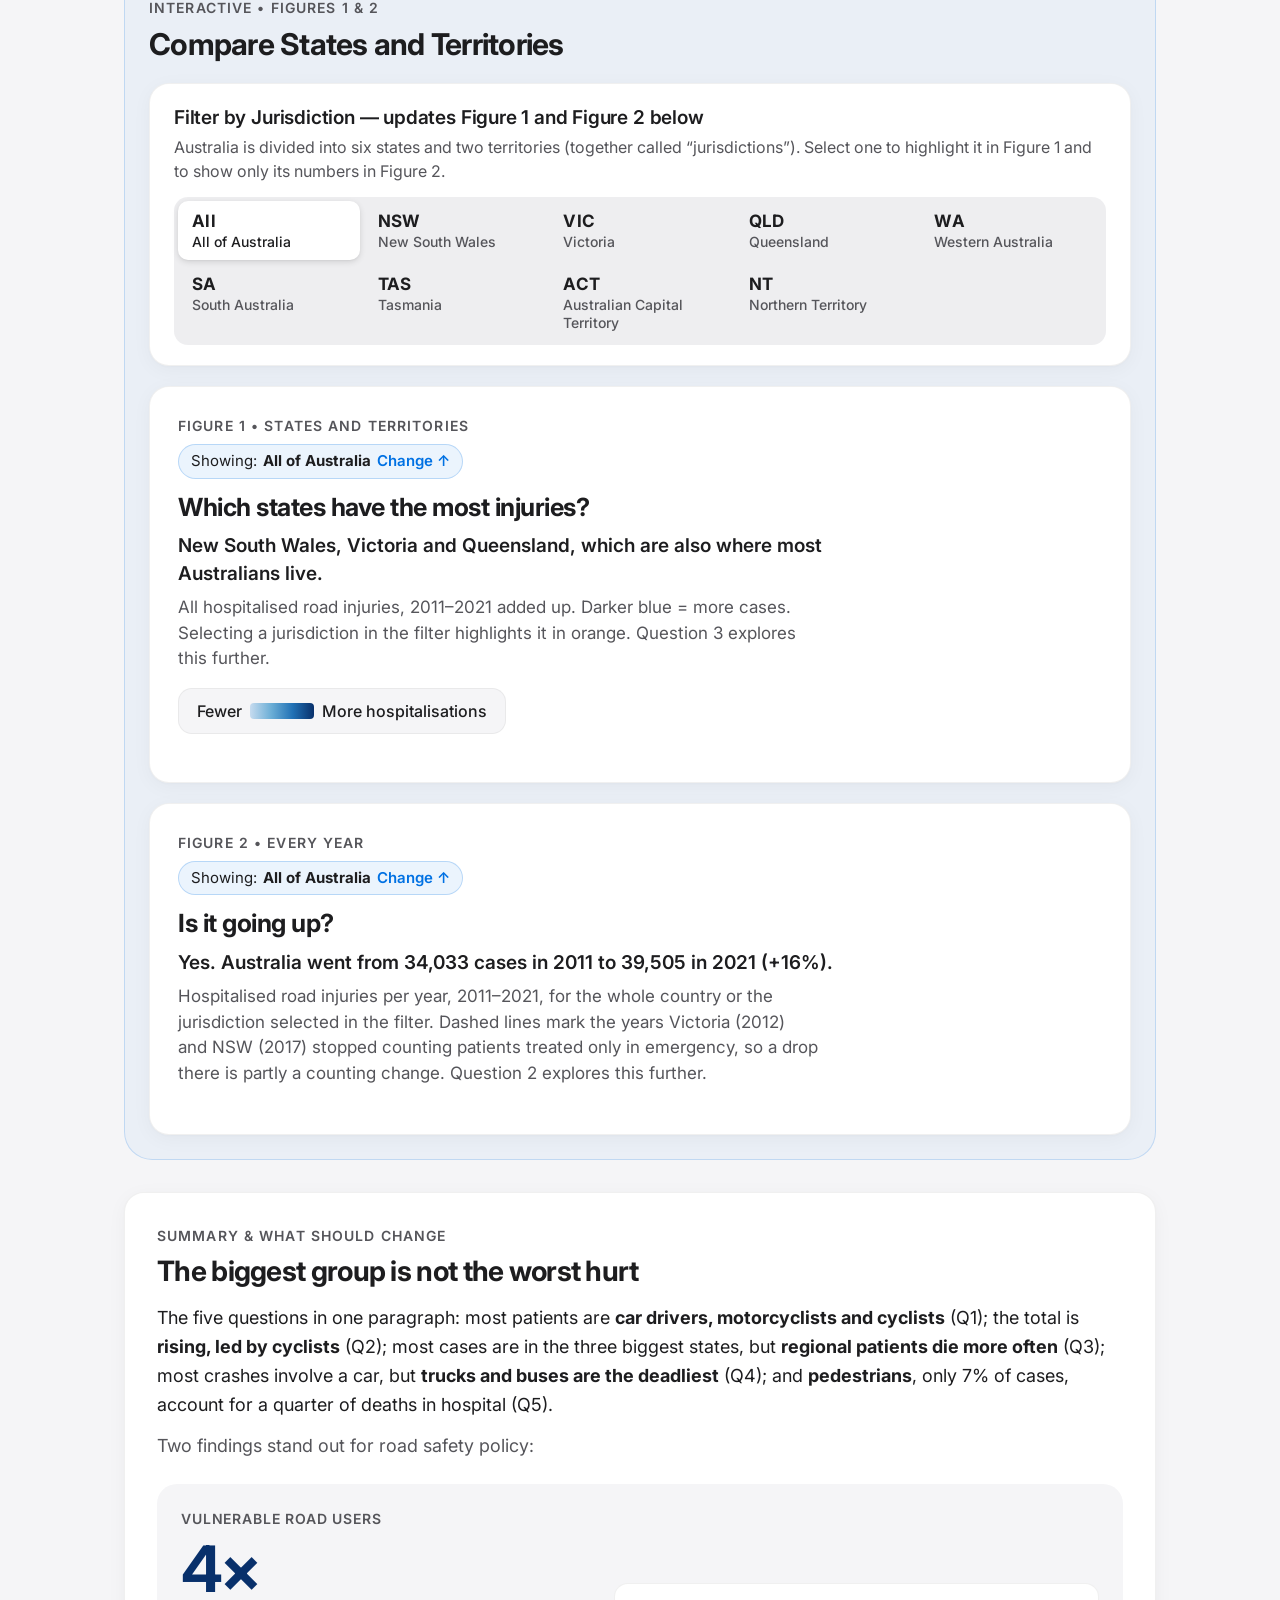
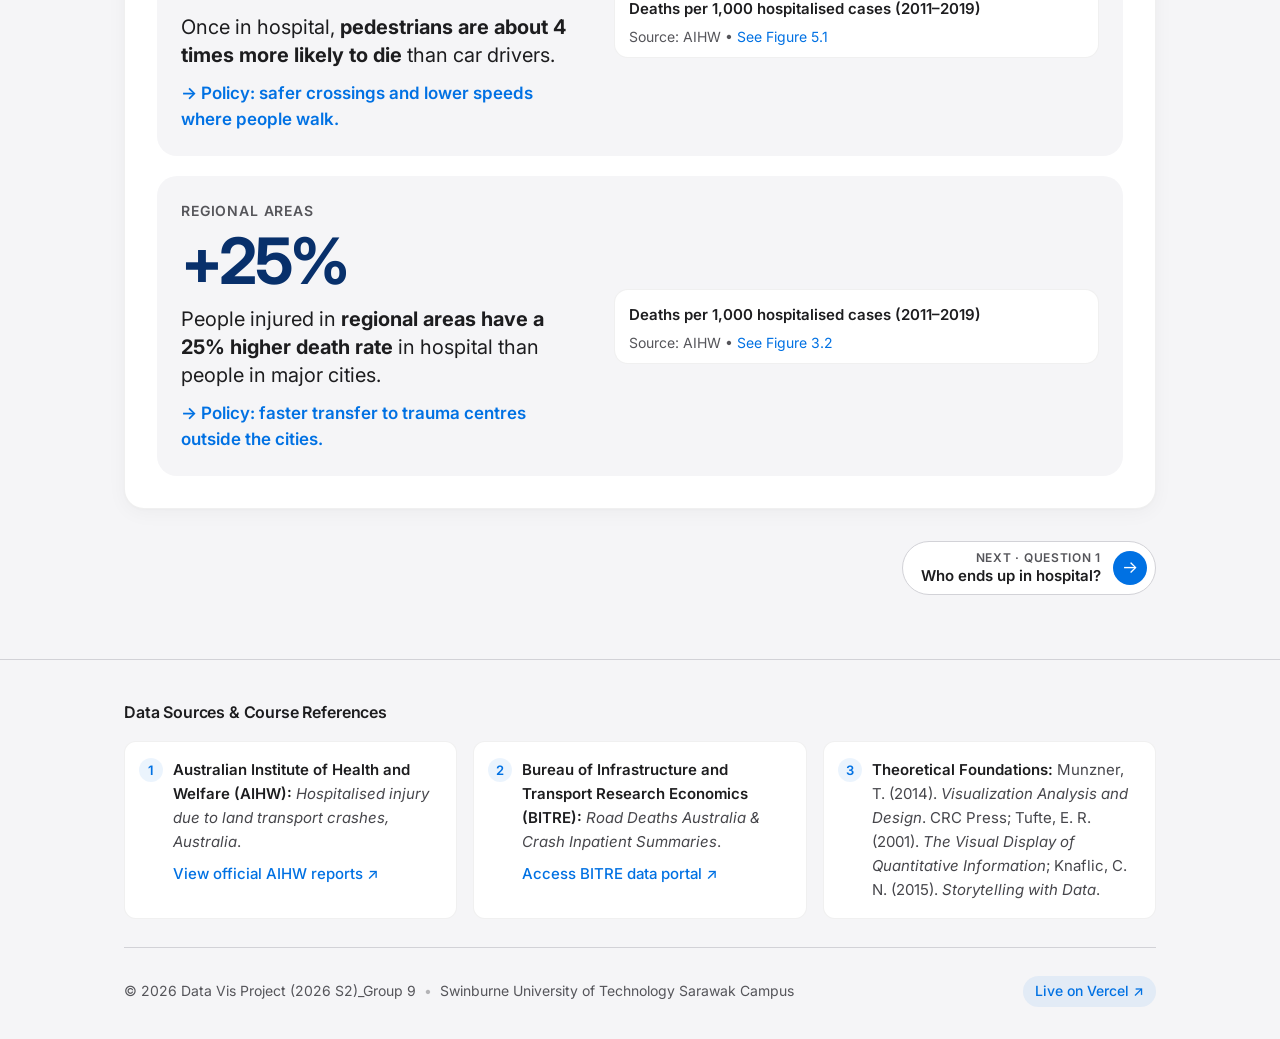
==== commit ff0283f4: "Merge pull request #8 from Y2S2-Ric0701/ricardo-knime Improvement to the Website" ====
--- a/src/index.html
+++ b/src/index.html
@@ -3,23 +3,21 @@
 <head>
   <meta charset="UTF-8" />
   <meta name="viewport" content="width=device-width, initial-scale=1.0" />
-  <meta name="description" content="COS30045 Data Visualisation Project – Hospitalised Injuries from Road Crashes in Australia – Swinburne University of Technology Sarawak Campus" />
+  <meta name="description" content="COS20031 Database Design Project – Hospitalised Injuries from Road Crashes in Australia – Swinburne University of Technology Sarawak Campus" />
 
   <title>Hospitalised Injuries from Road Crashes in Australia</title>
 
-  <!-- ── Fonts: Barlow Condensed (display) + Public Sans (body) ── -->
+  <!-- ── Apple San Francisco Font Fallback Stack ─────────────── -->
   <link rel="preconnect" href="https://fonts.googleapis.com" />
   <link rel="preconnect" href="https://fonts.gstatic.com" crossorigin />
   <link
-    href="https://fonts.googleapis.com/css2?family=Barlow+Condensed:wght@600;700&family=Public+Sans:wght@400;500;600;700&display=swap"
+    href="https://fonts.googleapis.com/css2?family=Inter:wght@400;500;600;700&display=swap"
     rel="stylesheet"
   />
 
   <!-- ── Stylesheets ─────────────────────────────────────────── -->
-  <script src="js/theme.js"></script>
   <link rel="stylesheet" href="css/base.css" />
   <link rel="stylesheet" href="css/visualisations.css" />
-  <link rel="stylesheet" href="css/story.css" />
 </head>
 <body data-page="home">
 
@@ -29,40 +27,29 @@
   <!-- ═══════════════════════════════════════════════════════════
        HERO SECTION – Apple-style Clean Minimalist Editorial
        ═══════════════════════════════════════════════════════════ -->
-  <header class="apple-hero story-hero">
-    <div class="container hero-grid">
-      <div class="hero-copy">
-        <div class="hero-eyebrow">
-          <span>Data Vis Project (2026 S2)_Group 9</span>
-          <span class="eyebrow-divider">•</span>
-          <span>Swinburne University of Technology Sarawak Campus</span>
-        </div>
-        <!-- The hook numbers are recalculated from the data by js/main-narrative.js -->
-        <h1 class="hero-title">
-          <span class="hero-title-kicker">Hospitalised injuries from road crashes in Australia</span>
-          <span class="hero-title-hook">Every <em id="hero-minutes">13 minutes</em>, someone is admitted to hospital after a road crash.</span>
-        </h1>
-        <p class="hero-subtitle">
-          That is <strong id="hero-per-day-text">108 people a day</strong> (2021). One question runs through this site:
-          <strong>who gets hurt on Australian roads, and who gets hurt worst?</strong> Five short questions answer it, one page each.
-        </p>
-        <nav class="hero-chips" aria-label="Jump to section">
-          <a href="#questions" class="hero-chip">Start the journey &darr;</a>
-          <a href="#key-statistics" class="hero-chip">Key numbers &darr;</a>
-          <a href="#explore" class="hero-chip">Compare states &darr;</a>
-          <a href="#conclusion" class="hero-chip">What should change &darr;</a>
-        </nav>
-        <p class="hero-meta">
-          Data: <a href="#citations">AIHW national hospital data</a> &bull; Injuries 2011&ndash;2021 &bull; Deaths in hospital 2011&ndash;2019
-        </p>
-      </div>
-
-      <figure class="hero-units">
-        <div class="hero-units-title">One day on Australian roads</div>
-        <p class="hero-units-sub">Each dot is one person admitted to hospital on an average day in 2021, coloured by how they were travelling.</p>
-        <div id="hero-unit-chart"></div>
-        <ul class="unit-legend" id="hero-unit-legend" aria-label="Road users: select one to highlight its dots"></ul>
-      </figure>
+  <header class="apple-hero">
+    <div class="container hero-container">
+      <div class="hero-eyebrow">
+        <span>Data Vis Project (2026 S2)_Group 9</span>
+        <span class="eyebrow-divider">•</span>
+        <span>Swinburne University of Technology Sarawak Campus</span>
+      </div>
+      <h1 class="hero-title">
+        Hospitalised Injuries from Road Crashes in Australia
+      </h1>
+      <p class="hero-subtitle">
+        One question runs through this site: <strong>who gets hurt on Australian roads, and who gets hurt worst?</strong>
+        Five short questions answer it, one page each.
+      </p>
+      <nav class="hero-chips" aria-label="Jump to section">
+        <a href="#questions" class="hero-chip">The five questions &darr;</a>
+        <a href="#key-statistics" class="hero-chip">Key numbers &darr;</a>
+        <a href="#explore" class="hero-chip">Compare states &darr;</a>
+        <a href="#conclusion" class="hero-chip">What should change &darr;</a>
+      </nav>
+      <p class="hero-meta">
+        Data: <a href="#citations">AIHW national hospital data</a> &bull; Injuries 2011&ndash;2021 &bull; Deaths in hospital 2011&ndash;2019
+      </p>
     </div>
   </header>
 
@@ -98,41 +85,26 @@
       </div>
       <div class="question-grid">
         <a href="who-is-affected.html" class="question-card">
-          <img class="question-card-img" src="asset/q1-cyclist-800.jpg"
-               srcset="asset/q1-cyclist-800.jpg 800w, asset/q1-cyclist-1600.jpg 1600w"
-               sizes="(max-width: 700px) 92vw, 340px" alt="" loading="lazy" decoding="async" width="800" height="533" />
           <div class="card-eyebrow">QUESTION 1</div>
           <h3 class="question-card-title">Who ends up in hospital?</h3>
           <p class="question-card-meta">Road users &bull; Men and women &bull; Age</p>
         </a>
         <a href="trends-over-time.html" class="question-card">
-          <img class="question-card-img" src="asset/q2-freeway-800.jpg"
-               srcset="asset/q2-freeway-800.jpg 800w, asset/q2-freeway-1600.jpg 1600w"
-               sizes="(max-width: 700px) 92vw, 340px" alt="" loading="lazy" decoding="async" width="800" height="533" />
           <div class="card-eyebrow">QUESTION 2</div>
           <h3 class="question-card-title">Is it getting better or worse?</h3>
           <p class="question-card-meta">The total &bull; Each road user &bull; Who changed most</p>
         </a>
         <a href="geographic-distribution.html" class="question-card">
-          <img class="question-card-img" src="asset/q3-coral-bay-road-800.jpg"
-               srcset="asset/q3-coral-bay-road-800.jpg 800w, asset/q3-coral-bay-road-1600.jpg 1600w"
-               sizes="(max-width: 700px) 92vw, 340px" alt="" loading="lazy" decoding="async" width="800" height="533" />
           <div class="card-eyebrow">QUESTION 3</div>
           <h3 class="question-card-title">Where does it happen?</h3>
           <p class="question-card-meta">States &bull; City or country &bull; Each state over time</p>
         </a>
         <a href="crash-characteristics.html" class="question-card">
-          <img class="question-card-img" src="asset/q4-traffic-800.jpg"
-               srcset="asset/q4-traffic-800.jpg 800w, asset/q4-traffic-1600.jpg 1600w"
-               sizes="(max-width: 700px) 92vw, 340px" alt="" loading="lazy" decoding="async" width="800" height="533" />
           <div class="card-eyebrow">QUESTION 4</div>
           <h3 class="question-card-title">What did they crash into?</h3>
           <p class="question-card-meta">What they hit &bull; By road user &bull; Deadliest crashes</p>
         </a>
         <a href="injury-severity.html" class="question-card">
-          <img class="question-card-img" src="asset/q5-ambulance-800.jpg"
-               srcset="asset/q5-ambulance-800.jpg 800w, asset/q5-ambulance-1600.jpg 1600w"
-               sizes="(max-width: 700px) 92vw, 340px" alt="" loading="lazy" decoding="async" width="800" height="533" />
           <div class="card-eyebrow">QUESTION 5</div>
           <h3 class="question-card-title">Who is hurt the worst?</h3>
           <p class="question-card-meta">Dying in hospital &bull; Time in hospital &bull; Size vs harm</p>
@@ -152,7 +124,6 @@
         <a class="callout-card" href="trends-over-time.html#total">
           <div class="card-eyebrow">Hospitalised in <span id="callout-year">2021</span></div>
           <div class="callout-number" id="callout-total">39,505</div>
-          <div class="callout-spark" id="spark-total" aria-hidden="true"></div>
           <div class="callout-footer">
             <span class="trend-badge trend-up" id="callout-change">+16%</span>
             <span class="callout-label" id="callout-change-label">since 2011 (Figure 2.1)</span>
@@ -162,7 +133,6 @@
         <a class="callout-card" href="geographic-distribution.html#state-territory">
           <div class="card-eyebrow">NSW, Victoria &amp; Queensland</div>
           <div class="callout-number" id="callout-states">79%</div>
-          <div class="callout-spark" id="spark-states" aria-hidden="true"></div>
           <div class="callout-footer">
             <span class="trend-badge trend-neutral">2011&ndash;2021</span>
             <span class="callout-label">of all cases (Figure 3.1)</span>
@@ -172,7 +142,6 @@
         <a class="callout-card" href="trends-over-time.html#change">
           <div class="card-eyebrow">Fastest-rising group</div>
           <div class="callout-number" id="callout-riser">Cyclists</div>
-          <div class="callout-spark" id="spark-riser" aria-hidden="true"></div>
           <div class="callout-footer">
             <span class="trend-badge trend-alert" id="callout-riser-change">+51%</span>
             <span class="callout-label">since 2011 (Figure 2.3)</span>
@@ -250,7 +219,7 @@
           </div>
         </div>
 
-        <div class="responsive-svg-container" id="chart-1" data-hint="{Hover} a bar to see its numbers">
+        <div class="responsive-svg-container" id="chart-1">
           <!-- D3 SVG injected here -->
         </div>
       </div>
@@ -273,31 +242,12 @@
           </div>
         </div>
 
-        <div class="responsive-svg-container" id="chart-2" data-hint="{Hover} a dot for that year's change">
+        <div class="responsive-svg-container" id="chart-2">
           <!-- D3 SVG injected here -->
         </div>
       </div>
     </section>
     </div><!-- /.explore-group -->
-
-    <!-- ── Chapter band: size vs harm in two waffles (js/chapter-divider.js) ── -->
-    <section class="chapter-band" data-chapter-waffle="Pedestrian" aria-labelledby="band-pedestrians">
-      <div class="chapter-band-inner">
-        <p class="chapter-kicker"><span class="km">Q5</span> Who is hurt worst</p>
-        <h2 class="chapter-statement" id="band-pedestrians">Pedestrians are <span class="chapter-num" data-waffle-text="cases">7%</span> of patients but <span class="chapter-num" data-waffle-text="deaths:plain">a quarter</span> of deaths in hospital.</h2>
-        <div class="waffle-pair">
-          <figure class="waffle">
-            <div class="waffle-grid" data-waffle="cases"></div>
-            <figcaption><strong data-waffle-text="cases">7%</strong> of all hospital cases</figcaption>
-          </figure>
-          <figure class="waffle">
-            <div class="waffle-grid" data-waffle="deaths"></div>
-            <figcaption><strong data-waffle-text="deaths">26%</strong> of all deaths in hospital</figcaption>
-          </figure>
-        </div>
-        <p class="chapter-source"><span class="waffle-key" aria-hidden="true"></span> Pedestrians. Each square is 1% of all road-crash cases (left) or deaths (right), <span data-waffle-years>2011–2019</span>, the years with death data. <a href="injury-severity.html#injury-severity">See Figure 5.3</a></p>
-      </div>
-    </section>
 
     <!-- ── Narrative Conclusion (Apple Card) ─────────────────── -->
     <section id="conclusion" class="apple-section">
@@ -317,7 +267,7 @@
           <article class="insight-row">
             <div class="insight-text">
               <div class="insight-kicker">Vulnerable road users</div>
-              <div class="insight-number" data-count-up>4&times;</div>
+              <div class="insight-number">4&times;</div>
               <p class="insight-headline">
                 Once in hospital, <strong>pedestrians are about 4 times more likely to die</strong>
                 than car drivers.
@@ -335,7 +285,7 @@
           <article class="insight-row">
             <div class="insight-text">
               <div class="insight-kicker">Regional areas</div>
-              <div class="insight-number" data-count-up>+25%</div>
+              <div class="insight-number">+25%</div>
               <p class="insight-headline">
                 People injured in <strong>regional areas have a 25% higher death rate</strong>
                 in hospital than people in major cities.
@@ -407,15 +357,10 @@
        ═══════════════════════════════════════════════════════════ -->
   <script src="js/layout.js"></script>
   <script src="https://d3js.org/d3.v7.min.js"></script>
-  <script src="js/motion.js"></script>
-  <script src="js/highlight.js"></script>
-  <script src="js/detail-panel.js"></script>
-  <script src="js/data-table.js"></script>
   <script src="js/shared-constants.js"></script>
   <script src="js/site-data.js"></script>
   <script src="js/main-narrative.js"></script>
   <script src="js/summary-charts.js"></script>
-  <script src="js/chapter-divider.js"></script>
 
 </body>
 </html>
--- a/src/css/base.css
+++ b/src/css/base.css
@@ -1,64 +1,32 @@
 /* ═══════════════════════════════════════════════════════════════
-   base.css – "Asphalt & Signal" design system baseline
-   Dark asphalt chrome (nav, heroes, footer), light paper canvas for
-   every chart. See UI_UX_improvement_plan.md §2 for the reasoning and
-   the contrast ratios. Story-specific components live in css/story.css.
-
-   The --apple-* names are kept as aliases so the existing rules below
-   pick up the new theme without a site-wide rename.
+   base.css – Apple Design System Baseline
+   Inspired by Apple (SF Pro, Cupertino Design Language, macOS/iOS)
    ═══════════════════════════════════════════════════════════════ */
 
-/* ── Theme tokens ───────────────────────────────────────────── */
+/* ── Apple Design Tokens ────────────────────────────────────── */
 :root {
-  /* Asphalt & Signal palette */
-  --asphalt:        #15191E;  /* hero, nav, footer, chapter bands */
-  --asphalt-2:      #222831;  /* raised surfaces on dark (tooltips, panels) */
-  --asphalt-line:   rgba(255, 255, 255, 0.12);
-  --lane:           #F5C518;  /* DECORATIVE ONLY – never inside a chart */
-  --paper:          #F7F5F0;  /* page canvas behind chart cards */
-  --surface:        #FFFFFF;  /* chart cards */
-  --ink:            #14171A;  /* 16.5:1 on paper */
-  --ink-2:          #4A5058;  /* 7.5:1 on paper */
-  --ink-on-dark:    #C9CED6;  /* 11.2:1 on asphalt */
-  --ink-on-dark-2:  #9AA3AF;  /* 6.9:1 on asphalt */
-  --story:          #D55E00;  /* story accent for MARKS (3.9:1 – not for text) */
-  --story-text:     #B34700;  /* story accent for TEXT (5.5:1 on white) */
-  --story-on-dark:  #FF8A3D;  /* accent text on asphalt (7.5:1) */
-  --link:           #0A5FC2;  /* 5.6:1 on paper */
-  --focus:          #1F6FEB;
-  --card-line:      #E6E2D8;
-
-  --font-display: "Barlow Condensed", "Arial Narrow", "Roboto Condensed", sans-serif;
-  --font-body:    "Public Sans", -apple-system, BlinkMacSystemFont, "Segoe UI", Roboto, Arial, sans-serif;
-
-  /* Motion tokens (plan §4) */
-  --dur-micro: 150ms;
-  --dur-ui:    250ms;
-  --dur-data:  600ms;
-  --dur-enter: 900ms;
-  --dur-zoom:  750ms;
-  --ease-out:  cubic-bezier(0.16, 1, 0.3, 1);
-  --ease-io:   cubic-bezier(0.65, 0, 0.35, 1);
-
-  /* Legacy aliases (pre-existing rules use these names) */
-  --apple-bg:              var(--paper);
-  --apple-surface:         var(--surface);
-  --apple-surface-subtle:  #FBFAF7;
-  --apple-card-border:     var(--card-line);
-  --apple-hairline:        #D9D4C8;
-
-  --apple-text-primary:    var(--ink);
-  --apple-text-secondary:  var(--ink-2);
-  --apple-text-tertiary:   #3A3F46;
-
-  --apple-blue:            var(--link);
-  --apple-blue-hover:      #084F9F;
-  --apple-blue-active:     #084F9F;
-  --apple-blue-subtle:     rgba(10, 95, 194, 0.08);
-
-  --apple-accent:          var(--story);
+  /* Apple Surface & Canvas Palette */
+  --apple-bg:              #f5f5f7;  /* Signature Apple light gray canvas */
+  --apple-surface:         #ffffff;  /* Pure white card surface */
+  --apple-surface-subtle:  #fafafa;
+  --apple-card-border:     rgba(0, 0, 0, 0.06);
+  --apple-hairline:        #d2d2d7;
+
+  /* Apple Typography Colors */
+  --apple-text-primary:    #1d1d1f;  /* Deep carbon black */
+  --apple-text-secondary: #55555a;  /* Apple neutral subtext */
+  --apple-text-tertiary: #46464b;
+
+  /* Apple System Accent Colors */
+  --apple-blue:            #0071e3;  /* Apple System Blue */
+  --apple-blue-hover:      #0077ed;
+  --apple-blue-active:     #006edb;
+  --apple-blue-subtle:     rgba(0, 113, 227, 0.08);
+
+  /* Storytelling & Attention Accents (Course Rules + Apple System Alert) */
+  --apple-accent:          #d55e00;  /* Bold vermillion / coral highlight */
   --apple-accent-subtle:   rgba(213, 94, 0, 0.1);
-  --apple-muted-baseline:  #888888;
+  --apple-muted-baseline:  #888888;  /* Muted slate baseline */
 
   /* Trend Badges */
   --badge-green-bg:        rgba(52, 199, 89, 0.12);
@@ -70,8 +38,9 @@
   --badge-neutral-bg:      rgba(118, 118, 128, 0.12);
   --badge-neutral-text:    #515154;
 
-  /* Body typography (legacy alias) */
-  --apple-font: var(--font-body);
+  /* Apple Typography Stack */
+  --apple-font: -apple-system, BlinkMacSystemFont, "SF Pro Display", "SF Pro Text",
+                "SF Pro", "Inter", "Helvetica Neue", Helvetica, Arial, sans-serif;
   --apple-mono: SFMono-Regular, Menlo, Monaco, Consolas, "Liberation Mono", monospace;
 
   /* Layout & Elevations */
@@ -1198,8 +1167,18 @@
   }
 }
 
-/* Collapsible menu: below 1000px the six links no longer fit on one line */
-@media (max-width: 1000px) {
+/* Tablet portrait & phones: collapsible menu */
+@media (max-width: 860px) {
+  .insight-row {
+    grid-template-columns: 1fr;
+    gap: 18px;
+  }
+  .hero-title {
+    font-size: 34px;
+  }
+  .conclusion-highlights {
+    grid-template-columns: 1fr;
+  }
   .apple-nav-toggle {
     display: flex;
   }
@@ -1232,20 +1211,6 @@
   }
   .apple-nav-links a:last-child {
     border-bottom: none;
-  }
-}
-
-/* Tablet portrait & phones */
-@media (max-width: 860px) {
-  .insight-row {
-    grid-template-columns: 1fr;
-    gap: 18px;
-  }
-  .hero-title {
-    font-size: 34px;
-  }
-  .conclusion-highlights {
-    grid-template-columns: 1fr;
   }
 }
 
--- a/src/css/visualisations.css
+++ b/src/css/visualisations.css
@@ -39,7 +39,7 @@
 
 /* Apple-style subtle horizontal guidelines */
 .grid line {
-  stroke: var(--c-grid);
+  stroke: rgba(0, 0, 0, 0.05);
   stroke-dasharray: 2 4;
   shape-rendering: crispEdges;
 }
@@ -96,7 +96,7 @@
 
 .dot-baseline {
   fill: var(--apple-muted-baseline);
-  stroke: var(--c-surface);
+  stroke: #ffffff;
   stroke-width: 1.5px;
   opacity: 0.6;
 }
@@ -121,7 +121,7 @@
 
 .dot-accent {
   fill: var(--apple-accent);
-  stroke: var(--c-surface);
+  stroke: #ffffff;
   stroke-width: 2px;
   r: 5px;
 }
@@ -156,7 +156,7 @@
 }
 
 .data-dot {
-  stroke: var(--c-surface);
+  stroke: #ffffff;
   stroke-width: 2px;
   transition: r var(--apple-transition-fast);
 }
@@ -221,62 +221,62 @@
    fades, tooltip position, data colours) stays in the JS. */
 .vis-chart .tick text {
   font-size: 13px;
-  fill: var(--c-ink-2);
+  fill: #55555a;
 }
 
 .vis-chart .axis-category .tick text {
   font-size: 13.5px;
   font-weight: 500;
-  fill: var(--c-ink);
+  fill: #1d1d1f;
 }
 
 .vis-chart .axis-label {
   font-size: 13.5px;
-  fill: var(--c-ink-2);
+  fill: #55555a;
 }
 
 .vis-chart .axis-title {
   font-size: 13px;
   font-weight: 500;
-  fill: var(--c-ink-2);
+  fill: #55555a;
 }
 
 .vis-chart .bar-label,
 .vis-chart .lollipop-label {
   font-size: 13px;
   font-weight: 600;
-  fill: var(--c-ink);
+  fill: #1d1d1f;
 }
 
 .vis-chart .legend-item text,
 .vis-chart .leg-item text {
   font-size: 13.5px;
-  fill: var(--c-ink);
+  fill: #1d1d1f;
 }
 
 .vis-chart .break-label {
   font-size: 11px;
-  fill: var(--c-ink-3);
+  fill: #64748b;
 }
 
 .vis-chart .chart-y-axis-title {
   font-family: var(--apple-font, sans-serif);
   font-size: 13px;
   font-weight: 600;
-  fill: var(--c-ink);
+  fill: #1d1d1f;
 }
 
 .vis-chart .quad-x-label,
 .vis-chart .quad-y-label {
   font-size: 12px;
   font-weight: 500;
-  fill: var(--c-ink-3);
+  fill: #64748b;
 }
 
 .vis-chart .cluster-tag {
   font-size: 12px;
   font-weight: 500;
-  fill: var(--c-ink-3);
+  fill: #64748b;
   cursor: pointer;
 }
 
@@ -285,7 +285,7 @@
   font-size: 12.5px;
   font-weight: 600;
   paint-order: stroke fill;
-  stroke: var(--c-surface);
+  stroke: #ffffff;
   stroke-width: 3.5px;
   stroke-linejoin: round;
   stroke-linecap: round;
@@ -312,11 +312,28 @@
   .axis-label { font-size: 14px; }
 }
 
-/* ── Small screens ──────────────────────────────────────────────
-   Charts built by vis-components.js / vis-story-charts.js draw at the
-   container's real width and switch to a phone layout below 560px
-   (BaseChart.COMPACT_PX), so they fit without sideways scrolling. */
+/* ── Small screens: keep component charts legible ──────────────
+   Charts built by vis-components.js use a fixed 850px viewBox. On narrow
+   screens they would shrink until the text is unreadable, so give them a
+   minimum width and let the reader swipe sideways instead. */
 @media (max-width: 760px) {
+  .responsive-svg-container:has(> svg.vis-chart) {
+    overflow-x: auto;
+    -webkit-overflow-scrolling: touch;
+    padding-bottom: 6px;
+  }
+  .responsive-svg-container > svg.vis-chart {
+    min-width: 680px;
+  }
+  .responsive-svg-container:has(> svg.vis-chart)::before {
+    content: "\2194  Swipe sideways to see the full chart";
+    position: sticky;
+    left: 0;
+    display: block;
+    margin-bottom: 8px;
+    font-size: 14px;
+    color: var(--apple-text-secondary);
+  }
   .tooltip {
     white-space: normal;
     max-width: calc(100vw - 24px);
@@ -324,31 +341,22 @@
 }
 
 /* ── Story charts (js/vis-story-charts.js) ─────────────────────── */
-/* Phone layout: category names above the bars, key under time charts */
-.vis-chart .rbar-name,
-.vis-chart .lollipop-name {
-  font-size: 13.5px; font-weight: 600; fill: var(--c-ink);
-  paint-order: stroke fill; stroke: var(--c-surface); stroke-width: 3px; stroke-linejoin: round;
-}
-.vis-chart .compact-key-text { font-size: 13px; font-weight: 600; fill: var(--c-ink); }
-.vis-chart .compact-key-item:focus { outline: none; }
-.vis-chart .compact-key-item:focus-visible rect:first-child { stroke: var(--focus, #1F6FEB); stroke-width: 2; rx: 4; }
-.vis-chart .empty-msg { font-size: 16px; font-weight: 600; fill: var(--c-ink-2); }
-.vis-chart .ref-label { font-size: 12.5px; font-weight: 600; fill: var(--c-ink); }
-.vis-chart .year-band-label { font-size: 12px; font-weight: 600; fill: var(--link); }
+.vis-chart .empty-msg { font-size: 16px; font-weight: 600; fill: #55555a; }
+.vis-chart .ref-label { font-size: 12.5px; font-weight: 600; fill: #1d1d1f; }
+.vis-chart .year-band-label { font-size: 12px; font-weight: 600; fill: #0071e3; }
 .vis-chart .total-label {
-  font-size: 14px; font-weight: 700; fill: var(--c-ink);
-  paint-order: stroke fill; stroke: var(--c-surface); stroke-width: 4px; stroke-linejoin: round;
+  font-size: 14px; font-weight: 700; fill: #1d1d1f;
+  paint-order: stroke fill; stroke: #ffffff; stroke-width: 4px; stroke-linejoin: round;
 }
 .vis-chart .area-end-label,
 .vis-chart .trend-end-label { font-size: 13.5px; font-weight: 600; }
 .vis-chart .trend-end-change { font-weight: 700; }
-.vis-chart .break-label { font-size: 12px; fill: var(--c-ink-3); }
-.vis-chart .pair-value { font-size: 12.5px; font-weight: 600; fill: var(--c-ink-3); }
+.vis-chart .break-label { font-size: 12px; fill: #475569; }
+.vis-chart .pair-value { font-size: 12.5px; font-weight: 600; fill: #64748b; }
 .vis-chart .pair-value-b { font-size: 13.5px; font-weight: 700; }
 .vis-chart .pair-ratio { font-size: 17px; font-weight: 700; }
-.vis-chart .pair-ratio-head { font-size: 12px; font-weight: 600; fill: var(--c-ink-2); }
-.vis-chart .pair-legend-text { font-size: 13px; fill: var(--c-ink); }
+.vis-chart .pair-ratio-head { font-size: 12px; font-weight: 600; fill: #55555a; }
+.vis-chart .pair-legend-text { font-size: 13px; fill: #1d1d1f; }
 .vis-chart .rbar-hit:focus,
 .vis-chart .lollipop-hitbox:focus,
 .vis-chart .pair-hit:focus { outline: none; }
@@ -363,21 +371,5 @@
 .vis-chart .trend-end-label,
 .vis-chart .area-end-label,
 .vis-chart .pair-value {
-  paint-order: stroke fill; stroke: var(--c-surface); stroke-width: 3.5px; stroke-linejoin: round;
-}
-
-/* ── On-chart annotations (plan §6.8) ───────────────────────── */
-.vis-chart .note-label {
-  font-size: 12.5px;
-  fill: var(--c-ink);
-  paint-order: stroke fill; stroke: var(--c-surface); stroke-width: 4px; stroke-linejoin: round;
-}
-.chart-annotation { transition: opacity 500ms ease; }
-.reveal-wait .chart-annotation,
-.is-entering .chart-annotation { opacity: 0; }
-@media (prefers-reduced-motion: reduce) { .chart-annotation { transition: none; } }
-
-/* Year brush on Figure 2.1 (drag along the axis) */
-.year-brush .overlay { cursor: ew-resize; }
-.year-brush .selection { fill: var(--link); fill-opacity: 0.14; stroke: var(--link); stroke-width: 1; shape-rendering: crispEdges; }
-.year-brush .handle { fill: var(--link); fill-opacity: 0.5; }
+  paint-order: stroke fill; stroke: #ffffff; stroke-width: 3.5px; stroke-linejoin: round;
+}
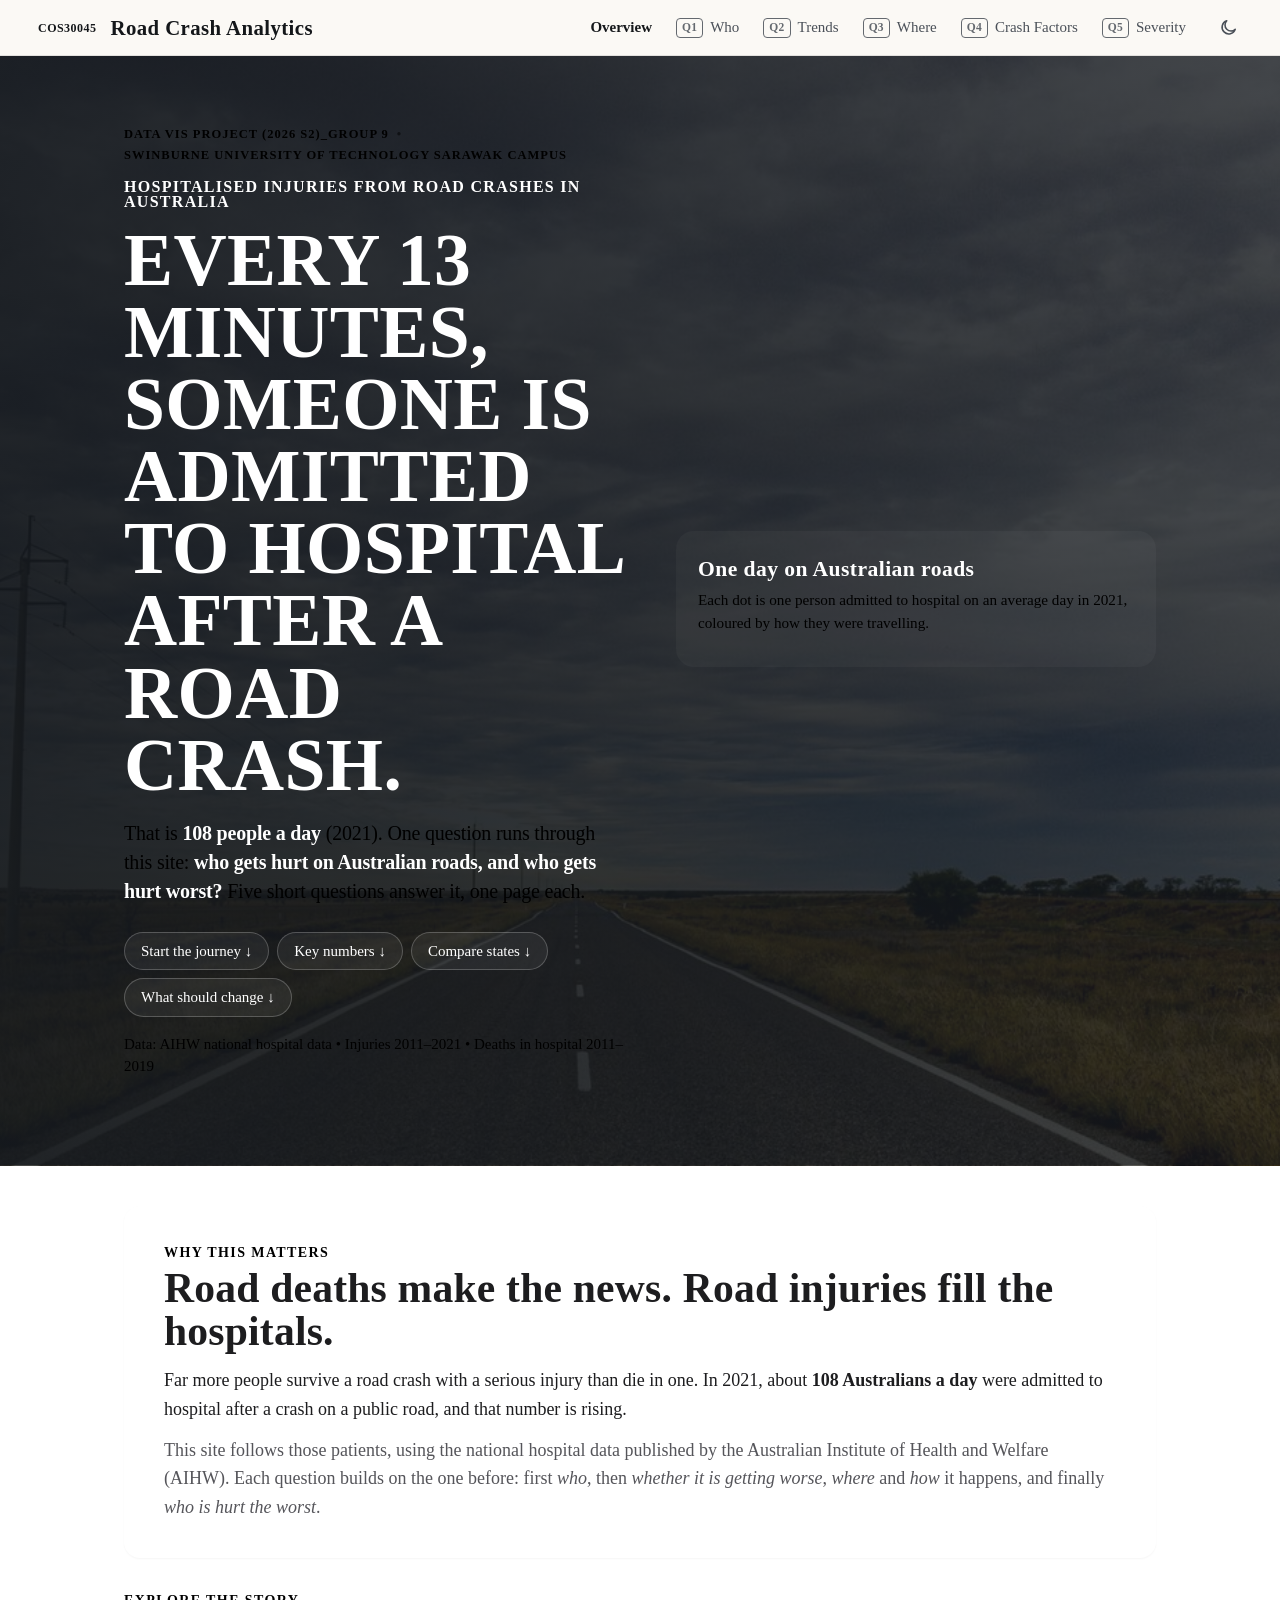
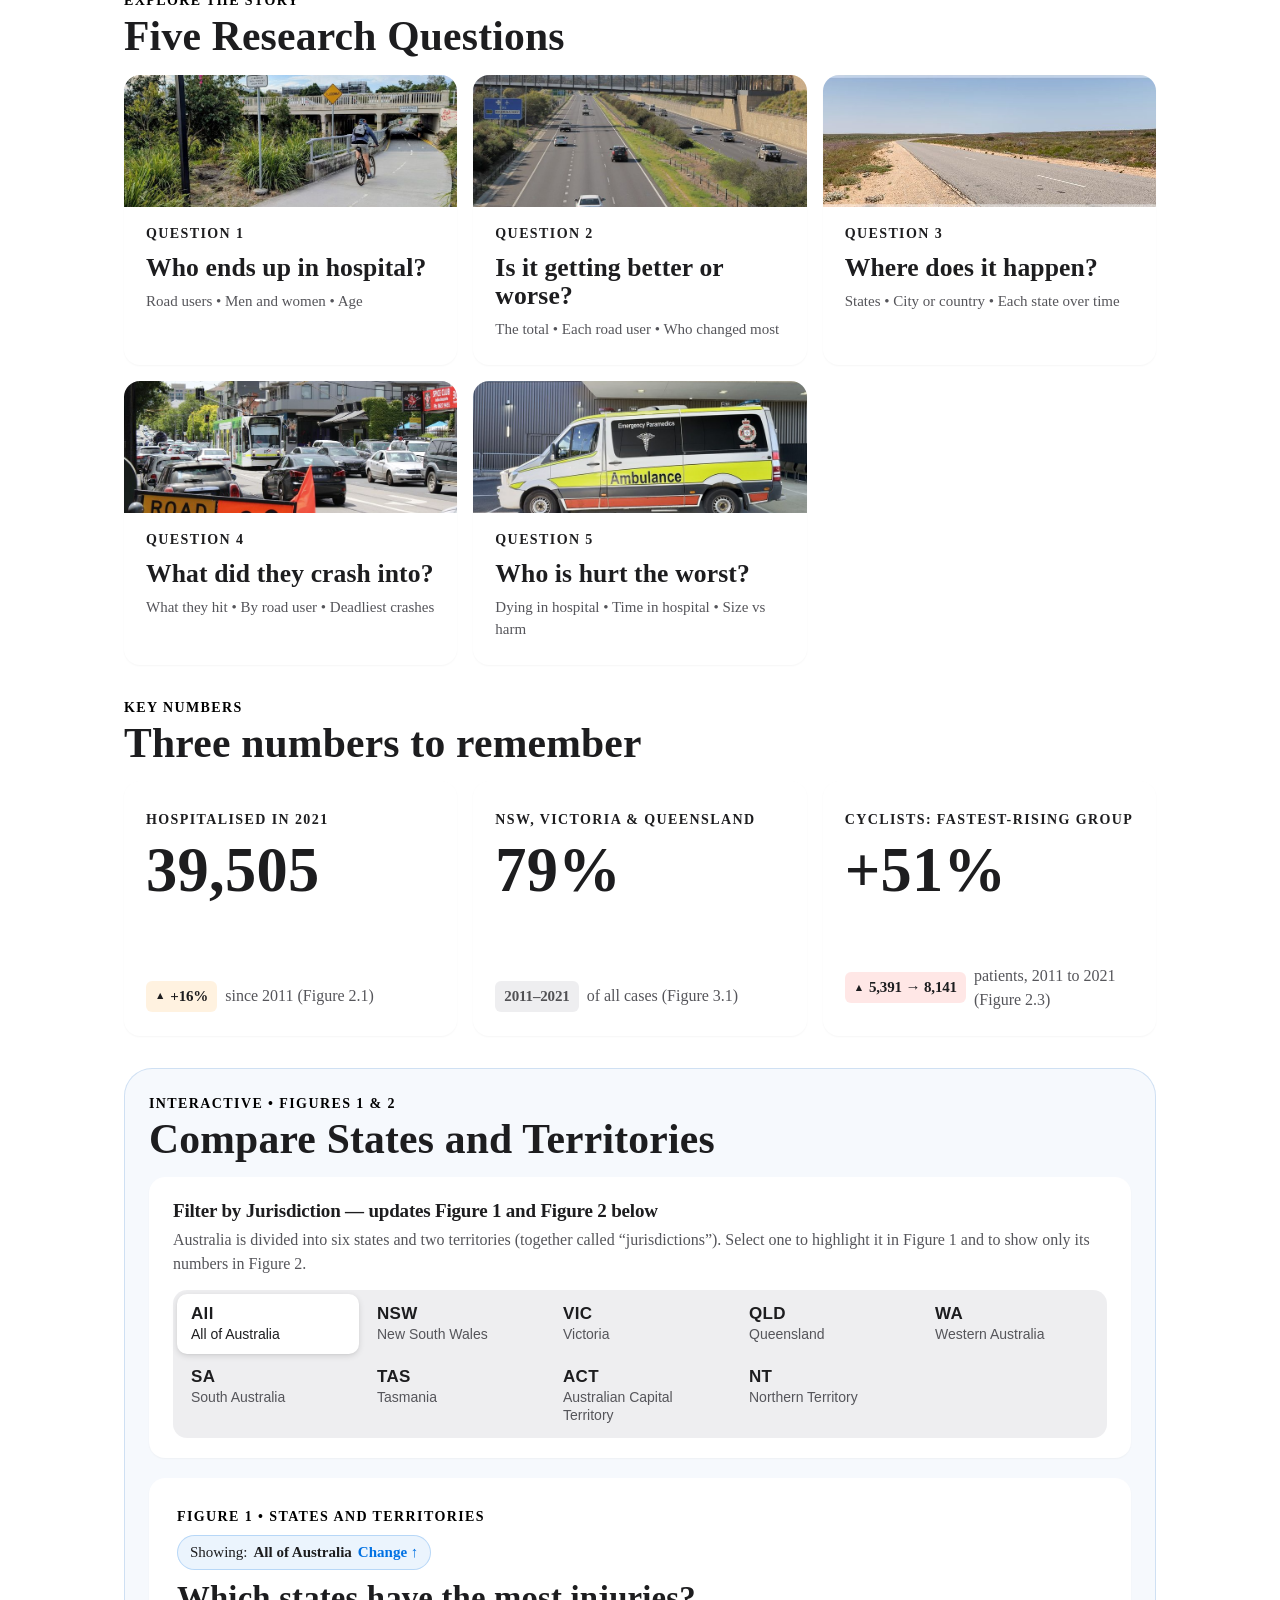
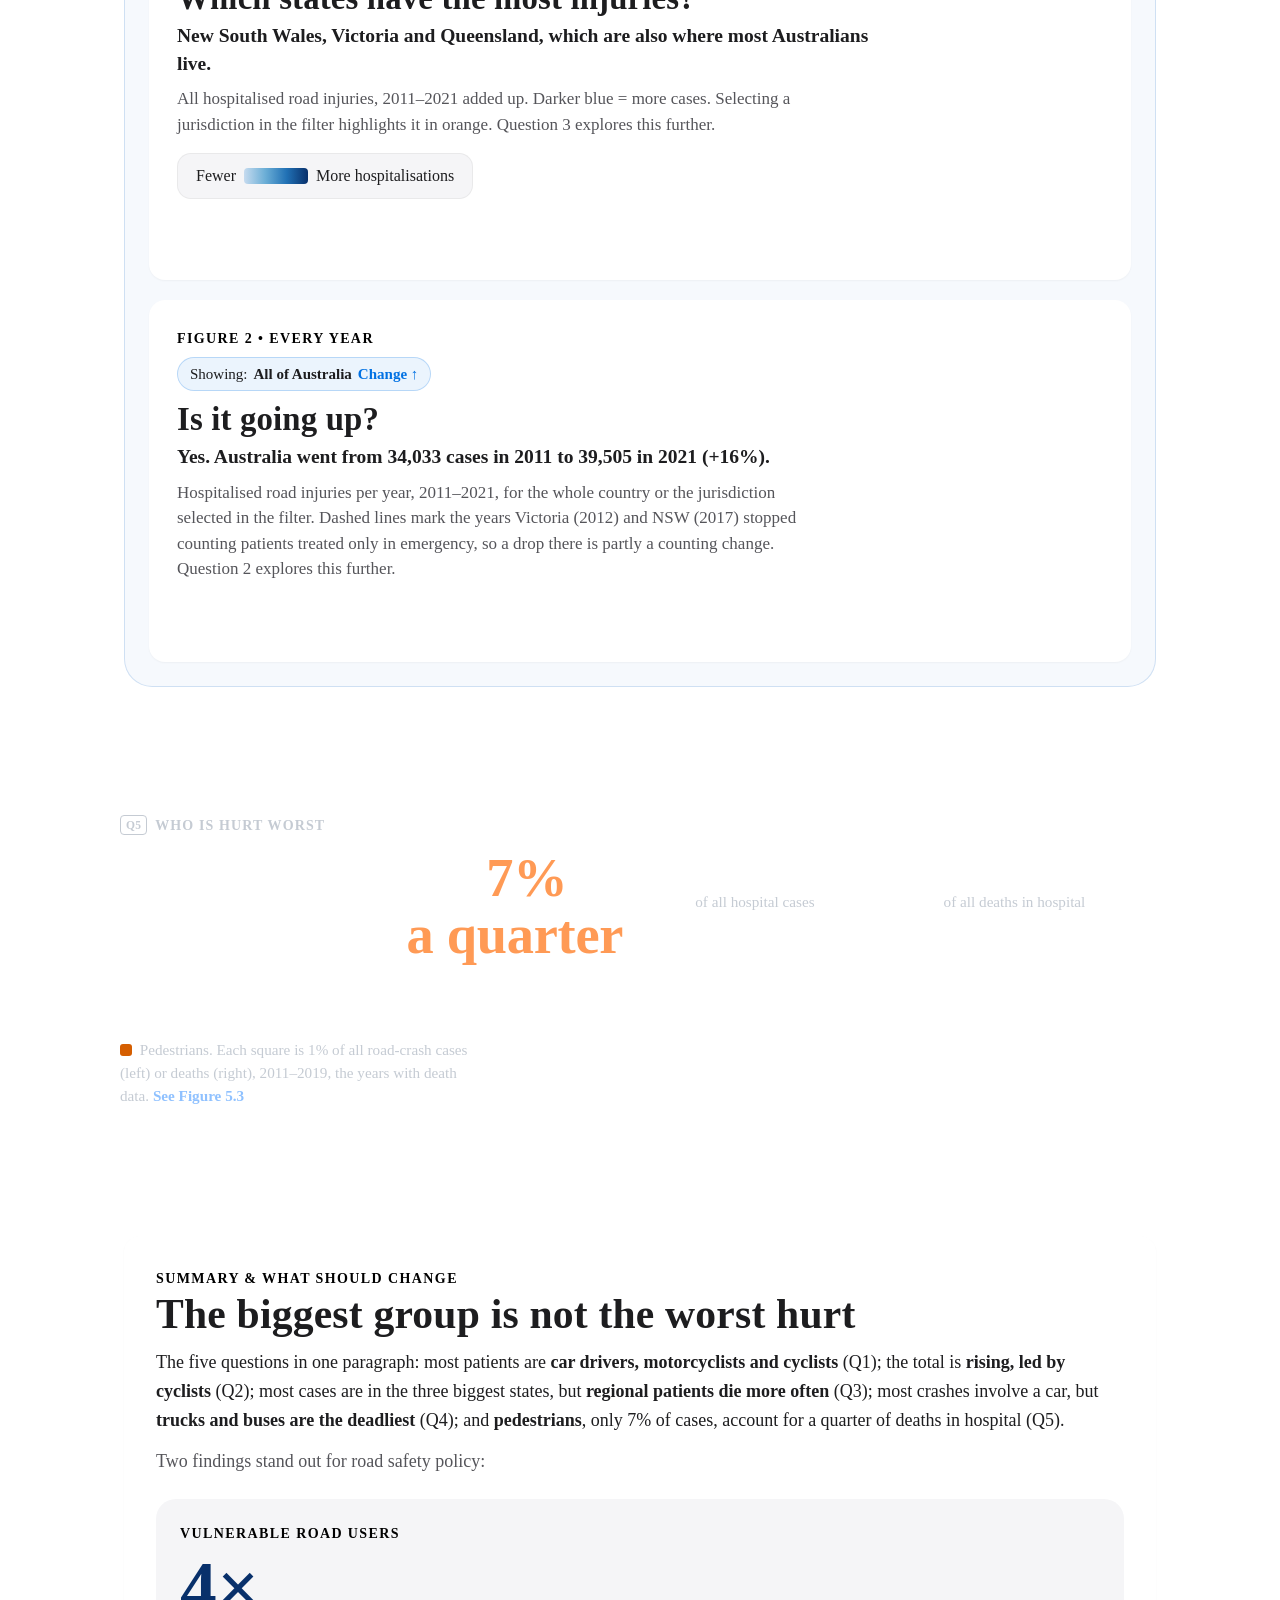
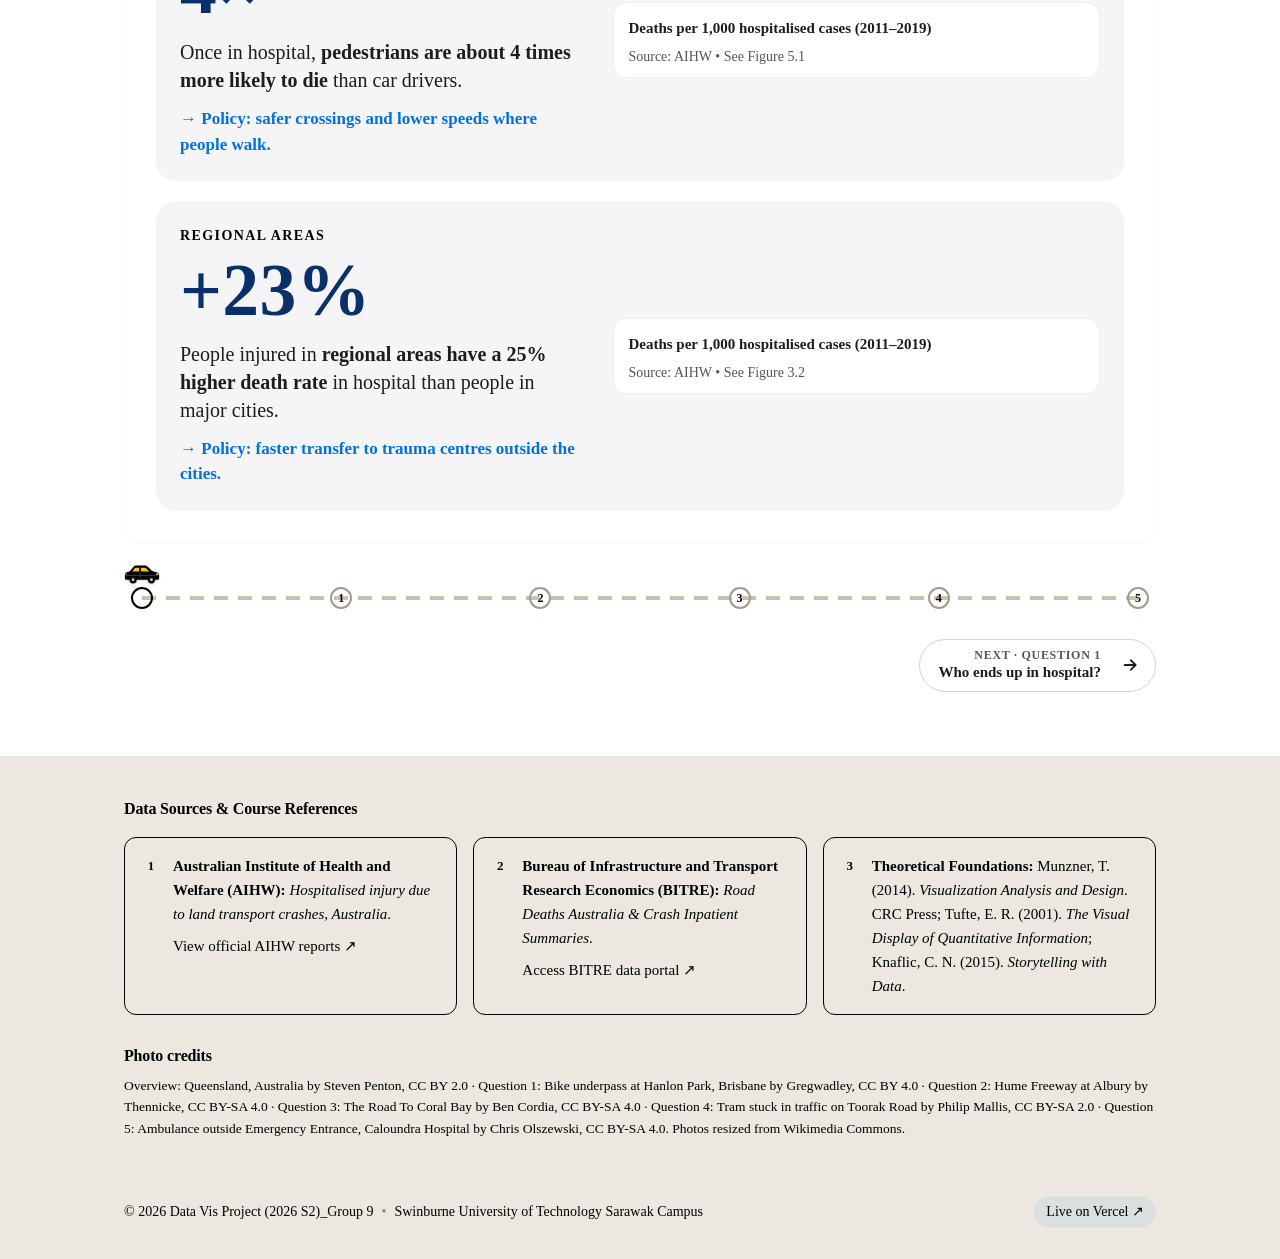
==== commit 0ef080c5: "feat: enhance UI/UX with new features including stay calendars, shareable views, and theme switch an" ====
--- a/src/index.html
+++ b/src/index.html
@@ -3,21 +3,23 @@
 <head>
   <meta charset="UTF-8" />
   <meta name="viewport" content="width=device-width, initial-scale=1.0" />
-  <meta name="description" content="COS20031 Database Design Project – Hospitalised Injuries from Road Crashes in Australia – Swinburne University of Technology Sarawak Campus" />
+  <meta name="description" content="COS30045 Data Visualisation Project – Hospitalised Injuries from Road Crashes in Australia – Swinburne University of Technology Sarawak Campus" />
 
   <title>Hospitalised Injuries from Road Crashes in Australia</title>
 
-  <!-- ── Apple San Francisco Font Fallback Stack ─────────────── -->
+  <!-- ── Fonts: Barlow Condensed (display) + Public Sans (body) ── -->
   <link rel="preconnect" href="https://fonts.googleapis.com" />
   <link rel="preconnect" href="https://fonts.gstatic.com" crossorigin />
   <link
-    href="https://fonts.googleapis.com/css2?family=Inter:wght@400;500;600;700&display=swap"
+    href="https://fonts.googleapis.com/css2?family=Barlow+Condensed:wght@600;700&family=Public+Sans:wght@400;500;600;700&display=swap"
     rel="stylesheet"
   />
 
   <!-- ── Stylesheets ─────────────────────────────────────────── -->
+  <script src="js/theme.js"></script>
   <link rel="stylesheet" href="css/base.css" />
   <link rel="stylesheet" href="css/visualisations.css" />
+  <link rel="stylesheet" href="css/story.css" />
 </head>
 <body data-page="home">
 
@@ -27,29 +29,40 @@
   <!-- ═══════════════════════════════════════════════════════════
        HERO SECTION – Apple-style Clean Minimalist Editorial
        ═══════════════════════════════════════════════════════════ -->
-  <header class="apple-hero">
-    <div class="container hero-container">
-      <div class="hero-eyebrow">
-        <span>Data Vis Project (2026 S2)_Group 9</span>
-        <span class="eyebrow-divider">•</span>
-        <span>Swinburne University of Technology Sarawak Campus</span>
-      </div>
-      <h1 class="hero-title">
-        Hospitalised Injuries from Road Crashes in Australia
-      </h1>
-      <p class="hero-subtitle">
-        One question runs through this site: <strong>who gets hurt on Australian roads, and who gets hurt worst?</strong>
-        Five short questions answer it, one page each.
-      </p>
-      <nav class="hero-chips" aria-label="Jump to section">
-        <a href="#questions" class="hero-chip">The five questions &darr;</a>
-        <a href="#key-statistics" class="hero-chip">Key numbers &darr;</a>
-        <a href="#explore" class="hero-chip">Compare states &darr;</a>
-        <a href="#conclusion" class="hero-chip">What should change &darr;</a>
-      </nav>
-      <p class="hero-meta">
-        Data: <a href="#citations">AIHW national hospital data</a> &bull; Injuries 2011&ndash;2021 &bull; Deaths in hospital 2011&ndash;2019
-      </p>
+  <header class="apple-hero story-hero">
+    <div class="container hero-grid">
+      <div class="hero-copy">
+        <div class="hero-eyebrow">
+          <span>Data Vis Project (2026 S2)_Group 9</span>
+          <span class="eyebrow-divider">•</span>
+          <span>Swinburne University of Technology Sarawak Campus</span>
+        </div>
+        <!-- The hook numbers are recalculated from the data by js/main-narrative.js -->
+        <h1 class="hero-title">
+          <span class="hero-title-kicker">Hospitalised injuries from road crashes in Australia</span>
+          <span class="hero-title-hook">Every <em id="hero-minutes">13 minutes</em>, someone is admitted to hospital after a road crash.</span>
+        </h1>
+        <p class="hero-subtitle">
+          That is <strong id="hero-per-day-text">108 people a day</strong> (2021). One question runs through this site:
+          <strong>who gets hurt on Australian roads, and who gets hurt worst?</strong> Five short questions answer it, one page each.
+        </p>
+        <nav class="hero-chips" aria-label="Jump to section">
+          <a href="#questions" class="hero-chip">Start the journey &darr;</a>
+          <a href="#key-statistics" class="hero-chip">Key numbers &darr;</a>
+          <a href="#explore" class="hero-chip">Compare states &darr;</a>
+          <a href="#conclusion" class="hero-chip">What should change &darr;</a>
+        </nav>
+        <p class="hero-meta">
+          Data: <a href="#citations">AIHW national hospital data</a> &bull; Injuries 2011&ndash;2021 &bull; Deaths in hospital 2011&ndash;2019
+        </p>
+      </div>
+
+      <figure class="hero-units">
+        <div class="hero-units-title">One day on Australian roads</div>
+        <p class="hero-units-sub">Each dot is one person admitted to hospital on an average day in 2021, coloured by how they were travelling.</p>
+        <div id="hero-unit-chart"></div>
+        <ul class="unit-legend" id="hero-unit-legend" aria-label="Road users: select one to highlight its dots"></ul>
+      </figure>
     </div>
   </header>
 
@@ -85,26 +98,41 @@
       </div>
       <div class="question-grid">
         <a href="who-is-affected.html" class="question-card">
+          <img class="question-card-img" src="asset/q1-cyclist-800.jpg"
+               srcset="asset/q1-cyclist-800.jpg 800w, asset/q1-cyclist-1600.jpg 1600w"
+               sizes="(max-width: 700px) 92vw, 340px" alt="" loading="lazy" decoding="async" width="800" height="533" />
           <div class="card-eyebrow">QUESTION 1</div>
           <h3 class="question-card-title">Who ends up in hospital?</h3>
           <p class="question-card-meta">Road users &bull; Men and women &bull; Age</p>
         </a>
         <a href="trends-over-time.html" class="question-card">
+          <img class="question-card-img" src="asset/q2-freeway-800.jpg"
+               srcset="asset/q2-freeway-800.jpg 800w, asset/q2-freeway-1600.jpg 1600w"
+               sizes="(max-width: 700px) 92vw, 340px" alt="" loading="lazy" decoding="async" width="800" height="533" />
           <div class="card-eyebrow">QUESTION 2</div>
           <h3 class="question-card-title">Is it getting better or worse?</h3>
           <p class="question-card-meta">The total &bull; Each road user &bull; Who changed most</p>
         </a>
         <a href="geographic-distribution.html" class="question-card">
+          <img class="question-card-img" src="asset/q3-coral-bay-road-800.jpg"
+               srcset="asset/q3-coral-bay-road-800.jpg 800w, asset/q3-coral-bay-road-1600.jpg 1600w"
+               sizes="(max-width: 700px) 92vw, 340px" alt="" loading="lazy" decoding="async" width="800" height="533" />
           <div class="card-eyebrow">QUESTION 3</div>
           <h3 class="question-card-title">Where does it happen?</h3>
           <p class="question-card-meta">States &bull; City or country &bull; Each state over time</p>
         </a>
         <a href="crash-characteristics.html" class="question-card">
+          <img class="question-card-img" src="asset/q4-traffic-800.jpg"
+               srcset="asset/q4-traffic-800.jpg 800w, asset/q4-traffic-1600.jpg 1600w"
+               sizes="(max-width: 700px) 92vw, 340px" alt="" loading="lazy" decoding="async" width="800" height="533" />
           <div class="card-eyebrow">QUESTION 4</div>
           <h3 class="question-card-title">What did they crash into?</h3>
           <p class="question-card-meta">What they hit &bull; By road user &bull; Deadliest crashes</p>
         </a>
         <a href="injury-severity.html" class="question-card">
+          <img class="question-card-img" src="asset/q5-ambulance-800.jpg"
+               srcset="asset/q5-ambulance-800.jpg 800w, asset/q5-ambulance-1600.jpg 1600w"
+               sizes="(max-width: 700px) 92vw, 340px" alt="" loading="lazy" decoding="async" width="800" height="533" />
           <div class="card-eyebrow">QUESTION 5</div>
           <h3 class="question-card-title">Who is hurt the worst?</h3>
           <p class="question-card-meta">Dying in hospital &bull; Time in hospital &bull; Size vs harm</p>
@@ -124,6 +152,7 @@
         <a class="callout-card" href="trends-over-time.html#total">
           <div class="card-eyebrow">Hospitalised in <span id="callout-year">2021</span></div>
           <div class="callout-number" id="callout-total">39,505</div>
+          <div class="callout-spark" id="spark-total" aria-hidden="true"></div>
           <div class="callout-footer">
             <span class="trend-badge trend-up" id="callout-change">+16%</span>
             <span class="callout-label" id="callout-change-label">since 2011 (Figure 2.1)</span>
@@ -133,6 +162,7 @@
         <a class="callout-card" href="geographic-distribution.html#state-territory">
           <div class="card-eyebrow">NSW, Victoria &amp; Queensland</div>
           <div class="callout-number" id="callout-states">79%</div>
+          <div class="callout-spark" id="spark-states" aria-hidden="true"></div>
           <div class="callout-footer">
             <span class="trend-badge trend-neutral">2011&ndash;2021</span>
             <span class="callout-label">of all cases (Figure 3.1)</span>
@@ -140,11 +170,12 @@
         </a>
 
         <a class="callout-card" href="trends-over-time.html#change">
-          <div class="card-eyebrow">Fastest-rising group</div>
-          <div class="callout-number" id="callout-riser">Cyclists</div>
+          <div class="card-eyebrow"><span id="callout-riser">Cyclists</span>: fastest-rising group</div>
+          <div class="callout-number" id="callout-riser-change">+51%</div>
+          <div class="callout-spark" id="spark-riser" aria-hidden="true"></div>
           <div class="callout-footer">
-            <span class="trend-badge trend-alert" id="callout-riser-change">+51%</span>
-            <span class="callout-label">since 2011 (Figure 2.3)</span>
+            <span class="trend-badge trend-alert" id="callout-riser-counts">5,391 &rarr; 8,141</span>
+            <span class="callout-label" id="callout-riser-label">patients, 2011 to 2021 (Figure 2.3)</span>
           </div>
         </a>
       </div>
@@ -219,7 +250,7 @@
           </div>
         </div>
 
-        <div class="responsive-svg-container" id="chart-1">
+        <div class="responsive-svg-container" id="chart-1" data-hint="{Hover} a bar to see its numbers">
           <!-- D3 SVG injected here -->
         </div>
       </div>
@@ -242,12 +273,31 @@
           </div>
         </div>
 
-        <div class="responsive-svg-container" id="chart-2">
+        <div class="responsive-svg-container" id="chart-2" data-hint="{Hover} a dot for that year's change">
           <!-- D3 SVG injected here -->
         </div>
       </div>
     </section>
     </div><!-- /.explore-group -->
+
+    <!-- ── Chapter band: size vs harm in two waffles (js/chapter-divider.js) ── -->
+    <section class="chapter-band" data-chapter-waffle="Pedestrian" aria-labelledby="band-pedestrians">
+      <div class="chapter-band-inner">
+        <p class="chapter-kicker"><span class="km">Q5</span> Who is hurt worst</p>
+        <h2 class="chapter-statement" id="band-pedestrians">Pedestrians are <span class="chapter-num" data-waffle-text="cases">7%</span> of patients but <span class="chapter-num" data-waffle-text="deaths:plain">a quarter</span> of deaths in hospital.</h2>
+        <div class="waffle-pair">
+          <figure class="waffle">
+            <div class="waffle-grid" data-waffle="cases"></div>
+            <figcaption><strong data-waffle-text="cases">7%</strong> of all hospital cases</figcaption>
+          </figure>
+          <figure class="waffle">
+            <div class="waffle-grid" data-waffle="deaths"></div>
+            <figcaption><strong data-waffle-text="deaths">26%</strong> of all deaths in hospital</figcaption>
+          </figure>
+        </div>
+        <p class="chapter-source"><span class="waffle-key" aria-hidden="true"></span> Pedestrians. Each square is 1% of all road-crash cases (left) or deaths (right), <span data-waffle-years>2011–2019</span>, the years with death data. <a href="injury-severity.html#injury-severity">See Figure 5.3</a></p>
+      </div>
+    </section>
 
     <!-- ── Narrative Conclusion (Apple Card) ─────────────────── -->
     <section id="conclusion" class="apple-section">
@@ -267,7 +317,7 @@
           <article class="insight-row">
             <div class="insight-text">
               <div class="insight-kicker">Vulnerable road users</div>
-              <div class="insight-number">4&times;</div>
+              <div class="insight-number" data-count-up>4&times;</div>
               <p class="insight-headline">
                 Once in hospital, <strong>pedestrians are about 4 times more likely to die</strong>
                 than car drivers.
@@ -285,7 +335,7 @@
           <article class="insight-row">
             <div class="insight-text">
               <div class="insight-kicker">Regional areas</div>
-              <div class="insight-number">+25%</div>
+              <div class="insight-number" data-count-up>+25%</div>
               <p class="insight-headline">
                 People injured in <strong>regional areas have a 25% higher death rate</strong>
                 in hospital than people in major cities.
@@ -357,10 +407,15 @@
        ═══════════════════════════════════════════════════════════ -->
   <script src="js/layout.js"></script>
   <script src="https://d3js.org/d3.v7.min.js"></script>
+  <script src="js/motion.js"></script>
+  <script src="js/highlight.js"></script>
+  <script src="js/detail-panel.js"></script>
+  <script src="js/data-table.js"></script>
   <script src="js/shared-constants.js"></script>
   <script src="js/site-data.js"></script>
   <script src="js/main-narrative.js"></script>
   <script src="js/summary-charts.js"></script>
+  <script src="js/chapter-divider.js"></script>
 
 </body>
 </html>
--- a/src/css/story.css
+++ b/src/css/story.css
@@ -0,0 +1,1291 @@
+/* ═══════════════════════════════════════════════════════════════
+   story.css – "Asphalt & Signal" storytelling layer
+   COS30045 Data Visualisation Project
+
+   Loaded after base.css and visualisations.css. Restyles the chrome
+   (nav, heroes, cards, footer) and adds the Tier 1 story components:
+   home hero unit chart, live clock, key-number sparklines, reading
+   progress, route stepper, hint chips, map zoom controls, Play button,
+   sliding segmented-control pill and chart entrance animations.
+   Tokens are defined in base.css :root. Plan: UI_UX_improvement_plan.md
+   ═══════════════════════════════════════════════════════════════ */
+
+/* ── Typography ─────────────────────────────────────────────── */
+body {
+  font-family: var(--font-body);
+  background-color: var(--paper);
+  color: var(--ink);
+}
+
+.hero-title,
+.section-heading,
+.apple-card-title,
+.chart-card-title,
+.question-card-title,
+.callout-number,
+.insight-number,
+.page-summary .section-kicker {
+  font-family: var(--font-display);
+  letter-spacing: 0.005em;
+}
+
+.section-heading,
+.apple-card-title { font-weight: 600; font-size: clamp(1.9rem, 3.6vw, 2.6rem); line-height: 1.05; }
+.chart-card-title { font-weight: 600; font-size: clamp(1.6rem, 2.8vw, 2.05rem); line-height: 1.1; }
+.question-card-title { font-weight: 600; font-size: 1.6rem; line-height: 1.1; }
+
+/* The one-line answer is the takeaway: boldest text on the card */
+.chart-card-answer { font-size: 1.22rem; font-weight: 600; }
+
+.section-kicker,
+.card-eyebrow,
+.insight-kicker {
+  color: var(--story-text);
+  letter-spacing: 0.1em;
+}
+
+/* Digits line up in charts, tooltips and key numbers */
+.vis-chart text,
+.responsive-svg-container text,
+.tooltip,
+.callout-number,
+.insight-number,
+.trend-badge {
+  font-variant-numeric: tabular-nums;
+}
+
+/* One focus ring for everything (never removed) */
+:focus-visible {
+  outline: 3px solid var(--focus);
+  outline-offset: 2px;
+}
+
+a { color: var(--link); }
+
+/* ── Navigation on asphalt ──────────────────────────────────── */
+.apple-nav {
+  background: rgba(21, 25, 30, 0.94);
+  border-bottom: 1px solid var(--asphalt-line);
+}
+
+/* Full-bleed bar: brand hugs the left edge, links the right edge */
+.apple-nav-inner {
+  max-width: none;
+  padding-left: clamp(16px, 2.5vw, 40px);
+  padding-right: clamp(16px, 2.5vw, 40px);
+}
+
+.apple-nav-brand,
+.apple-brand-title { color: #ffffff; }
+.apple-nav-brand { font-family: var(--font-display); font-size: 1.3rem; font-weight: 600; letter-spacing: 0.02em; }
+.apple-nav-brand:hover { color: #ffffff; }
+.apple-brand-badge {
+  background: var(--lane);
+  color: var(--asphalt);
+  font-family: var(--font-body);
+}
+
+.apple-nav-links { gap: 4px; align-items: center; }
+.apple-nav-links a {
+  display: inline-flex;
+  align-items: center;
+  gap: 7px;
+  font-size: 15px;
+  color: var(--ink-on-dark);
+  padding: 7px 10px;
+  border-radius: 8px;
+  transition: background var(--dur-micro), color var(--dur-micro);
+}
+.apple-nav-links a:hover { color: #ffffff; background: rgba(255, 255, 255, 0.07); }
+.apple-nav-links a.active { color: #ffffff; font-weight: 600; }
+
+/* Kilometre-marker badge: "Q3" */
+.km {
+  display: inline-flex;
+  align-items: center;
+  justify-content: center;
+  min-width: 26px;
+  height: 20px;
+  padding: 0 5px;
+  border: 1.5px solid currentColor;
+  border-radius: 4px;
+  font-family: var(--font-body);
+  font-size: 11.5px;
+  font-weight: 700;
+  line-height: 1;
+  letter-spacing: 0.02em;
+  opacity: 0.85;
+}
+.apple-nav-links a.active .km {
+  background: var(--lane);
+  border-color: var(--lane);
+  color: var(--asphalt);
+  opacity: 1;
+}
+
+.apple-nav-toggle span { background: #ffffff; }
+
+/* Reading progress: a lane line that fills as you scroll */
+.read-progress {
+  position: absolute;
+  left: 0;
+  right: 0;
+  bottom: -1px;
+  height: 3px;
+  pointer-events: none;
+}
+.read-progress span {
+  display: block;
+  height: 100%;
+  background: var(--lane);
+  transform-origin: 0 50%;
+  transform: scaleX(0);
+}
+
+@media (max-width: 1000px) {
+  .apple-nav-links,
+  .apple-nav.nav-open {
+    background: var(--asphalt);
+  }
+  .apple-nav-links { border-bottom: 1px solid var(--asphalt-line); }
+  .apple-nav-links a { border-bottom-color: var(--asphalt-line); padding: 14px 8px; }
+}
+
+/* ── Heroes on asphalt (every page) ─────────────────────────── */
+.apple-hero {
+  position: relative;
+  overflow: hidden;
+  background: var(--asphalt);
+  color: var(--ink-on-dark);
+  padding: 72px 0 64px;
+  margin-bottom: 40px;
+  isolation: isolate;
+}
+
+/* Dashed centre line along the bottom of every hero */
+.apple-hero::after {
+  content: "";
+  position: absolute;
+  left: 0;
+  right: 0;
+  bottom: 22px;
+  height: 4px;
+  background: repeating-linear-gradient(90deg, var(--lane) 0 46px, transparent 46px 86px);
+  background-position-x: var(--lane-shift, 0px);   /* drifts on scroll: js/layout.js */
+  opacity: 0.85;
+  z-index: -1;
+}
+
+.apple-hero .hero-eyebrow { color: var(--ink-on-dark-2); }
+.apple-hero .hero-title {
+  color: #ffffff;
+  font-size: clamp(2.6rem, 6.5vw, 4.6rem);
+  font-weight: 700;
+  line-height: 0.98;
+  text-transform: uppercase;
+  max-width: 900px;
+}
+.apple-hero .hero-subtitle { color: var(--ink-on-dark); }
+.apple-hero .hero-subtitle strong,
+.apple-hero .hero-bridge strong { color: #ffffff; }
+.apple-hero .hero-bridge { color: var(--ink-on-dark); font-size: 1.15rem; }
+.apple-hero .hero-meta { color: var(--ink-on-dark-2); }
+.apple-hero .hero-meta a { color: var(--lane); }
+
+.apple-hero a.hero-chip {
+  color: #ffffff;
+  background: rgba(255, 255, 255, 0.06);
+  border-color: rgba(255, 255, 255, 0.22);
+}
+.apple-hero a.hero-chip:hover {
+  color: var(--asphalt);
+  background: var(--lane);
+  border-color: var(--lane);
+}
+
+/* ── Hero photos (asset/, credits in the footer) ─────────────
+   The photo sits under a heavy asphalt wash so white text keeps its
+   contrast. 1600px for normal screens; 3840px for 4K / high-density. */
+.apple-hero {
+  --hero-shade: linear-gradient(180deg, rgba(21, 25, 30, 0.9) 0%, rgba(21, 25, 30, 0.84) 55%, rgba(21, 25, 30, 0.94) 100%);
+  background-image: var(--hero-shade), var(--hero-photo, none);
+  background-size: cover;
+  background-position: var(--hero-pos, center);
+  background-repeat: no-repeat;
+}
+@media (min-width: 1700px), (min-width: 900px) and (min-resolution: 1.5dppx) {
+  .apple-hero { background-image: var(--hero-shade), var(--hero-photo-4k, var(--hero-photo, none)); }
+}
+.story-hero {
+  --hero-shade: linear-gradient(90deg, rgba(21, 25, 30, 0.95) 0%, rgba(21, 25, 30, 0.88) 50%, rgba(21, 25, 30, 0.8) 100%);
+}
+body[data-page="home"]     { --hero-photo: url("../asset/hero-outback-road-1600.jpg"); --hero-photo-4k: url("../asset/hero-outback-road-3840.jpg"); --hero-pos: center 70%; }
+body[data-page="who"]      { --hero-photo: url("../asset/q1-cyclist-1600.jpg");        --hero-photo-4k: url("../asset/q1-cyclist-3840.jpg"); }
+body[data-page="trends"]   { --hero-photo: url("../asset/q2-freeway-1600.jpg");        --hero-photo-4k: url("../asset/q2-freeway-3840.jpg"); }
+body[data-page="where"]    { --hero-photo: url("../asset/q3-coral-bay-road-1600.jpg"); --hero-photo-4k: url("../asset/q3-coral-bay-road-3840.jpg"); }
+body[data-page="crash"]    { --hero-photo: url("../asset/q4-traffic-1600.jpg");        --hero-photo-4k: url("../asset/q4-traffic-3840.jpg"); }
+body[data-page="severity"] { --hero-photo: url("../asset/q5-ambulance-1600.jpg");      --hero-photo-4k: url("../asset/q5-ambulance-3840.jpg"); }
+
+/* Question cards: photo across the top of the card */
+.question-card { overflow: hidden; }
+.question-card-img {
+  display: block;
+  width: calc(100% + 44px);
+  max-width: none;
+  height: 132px;
+  margin: -24px -22px 16px;
+  object-fit: cover;
+  filter: saturate(0.9);
+  transition: transform var(--dur-ui) var(--ease-out), filter var(--dur-ui);
+}
+.question-card:hover .question-card-img { transform: scale(1.04); filter: saturate(1.05); }
+
+/* Footer: photo credits */
+.photo-credits { font-size: 13.5px; line-height: 1.6; color: var(--ink-on-dark-2); }
+.photo-credits .footer-references-title { margin-bottom: 6px; }
+.photo-credits a { color: #8AB4F8; }
+
+/* Question pages: "Q3 · Question 3 of 5" marker above the title */
+.apple-hero .hero-eyebrow .km { color: var(--lane); opacity: 1; margin-right: 4px; }
+
+/* ── Home hero: hook + unit chart ───────────────────────────── */
+.story-hero { text-align: left; padding: 64px 0 88px; }
+.story-hero .hero-grid {
+  display: grid;
+  grid-template-columns: minmax(0, 1.05fr) minmax(0, 1fr);
+  gap: 48px;
+  align-items: center;
+}
+.story-hero .hero-eyebrow,
+.story-hero .hero-chips { justify-content: flex-start; }
+.story-hero .hero-eyebrow { flex-wrap: wrap; font-size: 12.5px; gap: 2px 8px; }
+.story-hero .hero-subtitle,
+.story-hero .hero-title { margin-left: 0; margin-right: 0; }
+
+.hero-title-kicker {
+  display: block;
+  font-family: var(--font-body);
+  font-size: 1rem;
+  font-weight: 600;
+  letter-spacing: 0.08em;
+  color: var(--lane);
+  margin-bottom: 14px;
+}
+.hero-title-hook { display: block; }
+.hero-title-hook em { font-style: normal; color: var(--story-on-dark); }
+
+.hero-units {
+  margin: 0;
+  background: rgba(255, 255, 255, 0.03);
+  border: 1px solid var(--asphalt-line);
+  border-radius: 18px;
+  padding: 22px 22px 18px;
+}
+.hero-units-title {
+  font-family: var(--font-display);
+  font-size: 1.35rem;
+  font-weight: 600;
+  color: #ffffff;
+  letter-spacing: 0.02em;
+  margin-bottom: 4px;
+}
+.hero-units-sub { font-size: 0.95rem; color: var(--ink-on-dark-2); margin-bottom: 14px; }
+#hero-unit-chart svg { width: 100%; height: auto; display: block; overflow: visible; }
+#hero-unit-chart .unit { cursor: pointer; transition: opacity var(--dur-micro); }
+#hero-unit-chart .unit:focus { outline: none; }
+#hero-unit-chart.is-hovering .unit:not(.is-on) { opacity: 0.18; }
+
+.unit-legend {
+  display: flex;
+  flex-wrap: wrap;
+  gap: 6px 14px;
+  margin-top: 14px;
+  padding: 0;
+  list-style: none;
+}
+.unit-legend button {
+  all: unset;
+  display: inline-flex;
+  align-items: center;
+  gap: 7px;
+  font-size: 0.9rem;
+  color: var(--ink-on-dark);
+  cursor: pointer;
+  border-radius: 6px;
+  padding: 2px 4px;
+}
+.unit-legend button:focus-visible { outline: 2px solid var(--lane); }
+.unit-legend button:hover,
+.unit-legend button.is-on { color: #ffffff; }
+.unit-legend .dot { width: 11px; height: 11px; border-radius: 50%; flex-shrink: 0; }
+.unit-legend .n { color: var(--ink-on-dark-2); font-variant-numeric: tabular-nums; }
+
+@media (max-width: 900px) {
+  .story-hero .hero-grid { grid-template-columns: 1fr; gap: 32px; }
+}
+
+/* ── Cards on paper ─────────────────────────────────────────── */
+.apple-card,
+.apple-chart-card,
+.callout-card,
+.question-card,
+.filter-wrapper {
+  border: 1px solid var(--card-line);
+  box-shadow: 0 1px 2px rgba(20, 23, 26, 0.04);
+  border-radius: 16px;
+}
+.question-card,
+.callout-card {
+  transition: transform var(--dur-ui) var(--ease-out), border-color var(--dur-ui), box-shadow var(--dur-ui);
+}
+.question-card:hover,
+.callout-card:hover {
+  transform: translateY(-2px);
+  border-color: #C9C2B2;
+  box-shadow: 0 10px 24px rgba(20, 23, 26, 0.07);
+}
+.question-card .card-eyebrow { display: flex; align-items: center; gap: 8px; }
+
+.explore-group {
+  background: rgba(10, 95, 194, 0.035);
+  border-color: rgba(10, 95, 194, 0.16);
+}
+
+/* ── Key numbers: road-sign cards with sparklines ───────────── */
+.callout-card { position: relative; overflow: hidden; padding-top: 28px; }
+.callout-card::before {
+  content: "";
+  position: absolute;
+  left: 0; right: 0; top: 0;
+  height: 6px;
+  background: repeating-linear-gradient(90deg, var(--asphalt) 0 22px, var(--lane) 22px 34px);
+}
+.callout-number {
+  font-size: clamp(3rem, 6vw, 3.9rem);
+  font-weight: 700;
+  line-height: 0.95;
+  margin-bottom: 10px;
+}
+.callout-spark { height: 40px; margin: 0 0 14px; }
+.callout-spark svg { width: 100%; height: 40px; display: block; overflow: visible; }
+.callout-spark .spark-cap { font-size: 11px; fill: var(--ink-2); }
+
+.trend-badge.trend-up,
+.trend-badge.trend-alert { color: var(--story-text); }
+.trend-badge.trend-up::before,
+.trend-badge.trend-alert::before { content: "▲"; font-size: 0.7em; margin-right: 5px; }
+
+.insight-number { font-size: clamp(3.4rem, 7vw, 4.6rem); font-weight: 700; }
+
+/* ── Global filter bar ──────────────────────────────────────── */
+.global-filter-wrap {
+  top: 56px;
+  background: linear-gradient(var(--paper) 75%, rgba(247, 245, 240, 0));
+}
+.global-filter { border-color: var(--card-line); border-radius: 16px; }
+
+.gf-play {
+  display: inline-flex;
+  align-items: center;
+  gap: 7px;
+  min-height: 44px;
+  padding: 8px 16px 8px 12px;
+  border-radius: 999px;
+  border: 1px solid var(--asphalt);
+  background: var(--asphalt);
+  color: #ffffff;
+  font-family: var(--font-body);
+  font-size: 15px;
+  font-weight: 600;
+  cursor: pointer;
+  transition: transform var(--dur-micro), background var(--dur-micro);
+}
+.gf-play:hover { background: #2C333D; }
+.gf-play:active { transform: scale(0.97); }
+.gf-play svg { width: 16px; height: 16px; }
+.gf-play[aria-pressed="true"] { background: var(--story-text); border-color: var(--story-text); }
+.gf-reset { min-height: 44px; }
+.gf-actions { display: flex; align-items: center; gap: 8px; }
+.gf-title { flex: 1 1 170px; }
+.gf-years { flex: 1 1 280px; max-width: 380px; }
+.visually-hidden {
+  position: absolute !important;
+  width: 1px; height: 1px;
+  overflow: hidden;
+  clip: rect(0 0 0 0);
+  white-space: nowrap;
+}
+
+/* ── Sliding pill on segmented controls ─────────────────────── */
+.apple-segmented-control.has-pill { position: relative; isolation: isolate; }
+.apple-segmented-control.has-pill .filter-btn.active { background: transparent; box-shadow: none; }
+.seg-pill {
+  position: absolute;
+  top: 0;
+  left: 0;
+  z-index: -1;
+  background: #ffffff;
+  border-radius: var(--apple-radius-pill);
+  box-shadow: 0 2px 6px rgba(0, 0, 0, 0.12), 0 1px 2px rgba(0, 0, 0, 0.04);
+  transition: transform var(--dur-ui) var(--ease-out), width var(--dur-ui) var(--ease-out), height var(--dur-ui) var(--ease-out);
+  pointer-events: none;
+}
+.jurisdiction-control .seg-pill { border-radius: 10px; }
+.filter-btn { transition: color var(--dur-micro), transform var(--dur-micro); }
+.filter-btn:active { transform: scale(0.97); }
+.filter-btn:hover { opacity: 1; color: var(--link); }
+
+/* ── Hint chips (replace "hover here" paragraphs) ───────────── */
+.hint-row {
+  display: flex;
+  justify-content: flex-end;
+  margin: -6px 0 8px;
+  min-height: 30px;
+}
+.hint-chip {
+  display: inline-flex;
+  align-items: center;
+  gap: 7px;
+  padding: 5px 12px 5px 9px;
+  border-radius: 999px;
+  background: var(--asphalt);
+  color: #ffffff;
+  font-size: 13.5px;
+  font-weight: 500;
+  pointer-events: none;
+  transition: opacity var(--dur-ui), transform var(--dur-ui) var(--ease-out);
+}
+.hint-chip svg { width: 15px; height: 15px; color: var(--lane); flex-shrink: 0; }
+.hint-chip.is-pulsing { animation: hint-pulse 1.6s var(--ease-io) 2; }
+.hint-chip.is-done { opacity: 0; transform: translateY(-4px); }
+@keyframes hint-pulse {
+  0%, 100% { box-shadow: 0 0 0 0 rgba(245, 197, 24, 0); }
+  40%      { box-shadow: 0 0 0 6px rgba(245, 197, 24, 0.35); }
+}
+
+/* ── Map zoom (Figure 3.1) ──────────────────────────────────── */
+#chart-state-territory { position: relative; }
+#chart-state-territory svg { touch-action: pan-y; }
+.map-state { transition: opacity var(--dur-ui); }
+.map-zoom-controls {
+  position: absolute;
+  top: 6px;
+  right: 6px;
+  display: flex;
+  flex-direction: column;
+  gap: 6px;
+  z-index: 2;
+}
+.map-zoom-controls button {
+  width: 44px;
+  height: 44px;
+  display: inline-flex;
+  align-items: center;
+  justify-content: center;
+  border-radius: 10px;
+  border: 1px solid var(--card-line);
+  background: #ffffff;
+  color: var(--ink);
+  font-family: var(--font-body);
+  font-size: 22px;
+  font-weight: 500;
+  line-height: 1;
+  cursor: pointer;
+  box-shadow: 0 1px 3px rgba(0, 0, 0, 0.08);
+  transition: background var(--dur-micro), transform var(--dur-micro);
+}
+.map-zoom-controls button:hover { background: var(--paper); }
+.map-zoom-controls button:active { transform: scale(0.95); }
+.map-zoom-controls button:disabled { opacity: 0.4; cursor: default; }
+.map-zoom-controls svg { width: 20px; height: 20px; }
+/* Phones: the buttons would cover the call-outs, so they sit in a row under the map */
+@media (max-width: 600px) {
+  .map-zoom-controls { position: static; flex-direction: row; justify-content: flex-end; margin-top: 4px; }
+}
+.map-year-mark {
+  font-family: var(--font-display);
+  font-weight: 700;
+  fill: var(--ink);
+  opacity: 0.12;
+  pointer-events: none;
+}
+.map-zoom-status {
+  position: absolute;
+  left: 8px;
+  top: 8px;
+  padding: 4px 10px;
+  border-radius: 999px;
+  background: var(--asphalt);
+  color: #ffffff;
+  font-size: 13px;
+  font-weight: 600;
+  opacity: 0;
+  transition: opacity var(--dur-ui);
+  pointer-events: none;
+}
+.map-zoom-status.is-on { opacity: 1; }
+
+/* ── Tooltip on asphalt ─────────────────────────────────────── */
+.tooltip {
+  background: rgba(34, 40, 49, 0.97);
+  border: 1px solid rgba(255, 255, 255, 0.1);
+  border-radius: 12px;
+  font-family: var(--font-body);
+  box-shadow: 0 14px 36px rgba(0, 0, 0, 0.28);
+  transform: translateY(4px);
+  transition: opacity var(--dur-micro), transform var(--dur-micro) var(--ease-out);
+}
+.tooltip.visible { transform: translateY(0); }
+.tooltip-title { font-weight: 700; }
+.tooltip-row { color: var(--ink-on-dark); }
+.tooltip-accent { color: var(--story-on-dark); }
+
+/* ── Chart entrance (motion.js adds .reveal-wait before it plays) ── */
+.reveal-wait svg { opacity: 0; }
+
+/* ── Page stepper: road strip with one stop per page ────────── */
+.route {
+  position: relative;
+  margin: 0 auto 18px;
+  padding: 0 18px;
+  height: 46px;
+}
+.route-road {
+  position: absolute;
+  left: 18px;
+  right: 18px;
+  top: 21px;
+  height: 4px;
+  background: repeating-linear-gradient(90deg, #C9C2B2 0 14px, transparent 14px 24px);
+}
+[data-theme="dark"] .route-road { background: repeating-linear-gradient(90deg, #4A5562 0 14px, transparent 14px 24px); }
+[data-theme="dark"] .route-stop { border-color: #56606D; }
+[data-theme="dark"] .route-stop.is-done { background: #56606D; border-color: #56606D; color: #E7EAEE; }
+.route-stop {
+  position: absolute;
+  top: 12px;
+  transform: translateX(-50%);
+  width: 22px;
+  height: 22px;
+  border-radius: 50%;
+  background: var(--paper);
+  border: 2px solid #A39B89;
+  display: flex;
+  align-items: center;
+  justify-content: center;
+  font-family: var(--font-display);
+  font-size: 12px;
+  font-weight: 700;
+  color: var(--ink-2);
+  text-decoration: none;
+  transition: transform var(--dur-micro), border-color var(--dur-micro);
+}
+.route-stop:hover { text-decoration: none; transform: translateX(-50%) scale(1.15); border-color: var(--ink); color: var(--ink); }
+.route-stop.is-done { background: #A39B89; color: #ffffff; }
+.route-stop.is-here { background: var(--lane); border-color: var(--asphalt); color: var(--asphalt); }
+.route-car {
+  position: absolute;
+  top: -12px;
+  width: 40px;
+  height: 22px;
+  transform: translateX(-50%);
+  transition: left 600ms var(--ease-out);
+  pointer-events: none;
+  /* Light mode: dark car with yellow windows. Dark mode: lane-yellow car */
+  --car-body: var(--asphalt);
+  --car-trim: #3A424D;
+  --car-window: #F5C518;
+  --car-wheel: #0B0D10;
+  --car-hub: #C9C2B2;
+  --car-light: #FFE38A;
+  --car-tail: #E5484D;
+  filter: drop-shadow(0 1px 1px rgba(0, 0, 0, 0.18));
+}
+[data-theme="dark"] .route-car {
+  --car-body: var(--lane);
+  --car-trim: #C99F0C;
+  --car-window: #15191E;
+  --car-wheel: #E7EAEE;
+  --car-hub: #15191E;
+  --car-light: #FFFFFF;
+  --car-tail: #FF6369;
+  filter: drop-shadow(0 0 6px rgba(245, 197, 24, 0.35));
+}
+.page-stepper-wrap:has(.stepper-next:hover) .route-car,
+.page-stepper-wrap:has(.stepper-next:focus-visible) .route-car { left: var(--car-next) !important; }
+.page-stepper-wrap:has(.stepper-prev:hover) .route-car,
+.page-stepper-wrap:has(.stepper-prev:focus-visible) .route-car { left: var(--car-prev) !important; }
+.stepper-next .stepper-arrow { background: var(--asphalt); color: var(--lane); }
+
+/* ── Footer on asphalt ──────────────────────────────────────── */
+.site-footer {
+  background: var(--asphalt);
+  border-top: 4px solid var(--lane);
+  color: var(--ink-on-dark-2);
+}
+.footer-references-title,
+.footer-ordered-list strong { color: #ffffff; }
+.footer-ordered-list li {
+  background: var(--asphalt-2);
+  border-color: var(--asphalt-line);
+  color: var(--ink-on-dark);
+}
+.footer-ordered-list li::before { background: var(--lane); color: var(--asphalt); }
+.footer-ordered-list a,
+.footer-deployment-link a { color: #8AB4F8; }
+.footer-deployment-link a { background: rgba(138, 180, 248, 0.12); }
+.footer-divider { background-color: var(--asphalt-line); }
+.footer-bottom { color: var(--ink-on-dark-2); }
+
+/* ── Reduced motion: final states, no flights ───────────────── */
+@media (prefers-reduced-motion: reduce) {
+  .reveal-wait svg { opacity: 1; }
+  .hint-chip.is-pulsing { animation: none; }
+  .seg-pill,
+  .route-car,
+  .tooltip,
+  .question-card,
+  .callout-card { transition: none; }
+}
+
+@media (max-width: 600px) {
+  .apple-hero { padding: 44px 0 56px; }
+  .story-hero { padding: 40px 0 68px; }
+  .hero-units { padding: 16px 14px 14px; }
+  .map-zoom-controls button { width: 40px; height: 40px; }
+  .route { padding: 0 10px; }
+}
+
+/* ═══════════════════════════════════════════════════════════════
+   Nav actions: light / dark switch + menu button
+   ═══════════════════════════════════════════════════════════════ */
+.apple-nav-inner { gap: 12px; }
+.apple-nav-links { margin-left: auto; }
+.nav-actions { display: flex; align-items: center; gap: 4px; flex: none; }
+.theme-toggle {
+  width: 40px;
+  height: 40px;
+  display: inline-flex;
+  align-items: center;
+  justify-content: center;
+  border: 1px solid var(--asphalt-line);
+  border-radius: 10px;
+  background: transparent;
+  color: var(--ink-on-dark);
+  cursor: pointer;
+  transition: background var(--dur-micro), color var(--dur-micro);
+}
+.theme-toggle:hover { background: rgba(255, 255, 255, 0.08); color: #ffffff; }
+.theme-toggle svg { width: 19px; height: 19px; }
+.theme-toggle .icon-sun { display: none; }
+[data-theme="dark"] .theme-toggle .icon-sun { display: block; }
+[data-theme="dark"] .theme-toggle .icon-moon { display: none; }
+
+/* ═══════════════════════════════════════════════════════════════
+   Dark mode (plan §7)
+   Everything goes dark, chart cards included (dim slate, easier on the
+   eyes than white). The charts follow through the --c-* tokens below
+   and redraw their blue scale on a theme switch.
+   ═══════════════════════════════════════════════════════════════ */
+:root[data-theme="dark"] {
+  color-scheme: dark;
+  --paper:         #0F1216;
+  --surface:       #1A1F26;
+  --ink:           #E7EAEE;   /* 14.9:1 on --surface */
+  --ink-2:         #AEB6C1;   /*  8.3:1 */
+  --card-line:     #2A313A;
+  --link:          #7AB8FF;   /*  7.9:1 */
+  --story-text:    #FF9A55;   /*  7.3:1 */
+  --focus:         #58A6FF;
+  --apple-surface-subtle: #151A20;
+  --apple-hairline:       #333B45;
+  --apple-text-tertiary:  #C5CBD3;
+  --apple-blue-hover:     #A8D0FF;
+  --apple-blue-active:    #A8D0FF;
+  --apple-blue-subtle:    rgba(122, 184, 255, 0.12);
+  --apple-accent-subtle:  rgba(255, 154, 85, 0.14);
+  --badge-green-text:     #6FD98A;
+  --badge-orange-text:    #FFB066;
+  --badge-red-text:       #FF8A80;
+  --badge-neutral-text:   #C5CBD3;
+  --apple-shadow-card:    0 1px 0 rgba(255, 255, 255, 0.03), 0 8px 24px rgba(0, 0, 0, 0.35);
+  --apple-shadow-hover:   0 1px 0 rgba(255, 255, 255, 0.04), 0 14px 32px rgba(0, 0, 0, 0.45);
+}
+[data-theme="dark"] body { background: var(--paper); color: var(--ink); }
+
+/* Chart colours (used by the D3 code through var(), so a theme switch
+   repaints text, gridlines and halos without redrawing). Values are
+   written out, not var(--x), because custom properties resolve where
+   they are declared. */
+:root {
+  --c-ink:     #1d1d1f;
+  --c-ink-2:   #55555a;
+  --c-ink-3:   #64748b;
+  --c-muted:   #94a3b8;
+  --c-surface: #ffffff;   /* card colour: halos and gaps between marks */
+  --c-grid:    rgba(0, 0, 0, 0.06);
+  --c-line:    #cbd5e1;
+  --c-empty:   #f5f5f7;
+  --c-pair-a:  #cbd5e1;
+  --c-pair-b:  #1e3a8a;
+  --c-accent:  #D55E00;
+  --c-knob:    #ffffff;
+}
+/* Dark mode: chart cards are dim slate (not white), and the charts on
+   them use light text, faint gridlines and a dim → bright blue scale */
+:root[data-theme="dark"] {
+  --c-ink:     #E7EAEE;   /* 13.9:1 on the card */
+  --c-ink-2:   #AEB6C1;   /*  7.8:1 */
+  --c-ink-3:   #9AA4B1;   /*  6.3:1 */
+  --c-muted:   #6B7582;
+  --c-surface: #1A1F26;
+  --c-grid:    rgba(255, 255, 255, 0.07);
+  --c-line:    #3A434F;
+  --c-empty:   #232A33;
+  --c-pair-a:  #4A5562;
+  --c-pair-b:  #8FC1FF;
+  --c-accent:  #FF8A3D;   /*  6.9:1 */
+  --c-knob:    #E7EAEE;
+}
+[data-theme="dark"] :is(.apple-chart-card, .callout-card, .summary-chart, .global-filter) {
+  border-color: var(--card-line);
+}
+
+/* Narrow desktops (1001–1120px): tighter links so they stay on one line */
+@media (min-width: 1001px) and (max-width: 1120px) {
+  .apple-nav-links { gap: 0; }
+  .apple-nav-links a { padding: 7px 7px; gap: 5px; }
+}
+
+/* Big navy numbers on dark text cards */
+[data-theme="dark"] .insight-number { color: #8FC1FF; }
+/* Segmented controls on dark cards: the sliding pill is dark too */
+[data-theme="dark"] .seg-pill { background: #2E3640; box-shadow: 0 1px 3px rgba(0, 0, 0, 0.4); }
+[data-theme="dark"] .filter-btn.active { background: #2E3640; }
+[data-theme="dark"] .apple-segmented-control { background: rgba(255, 255, 255, 0.06); }
+[data-theme="dark"] .apple-segmented-control.has-pill .filter-btn.active { background: transparent; }
+/* Controls that sit on the dark cards */
+[data-theme="dark"] .global-filter { background: rgba(26, 31, 38, 0.94); }
+[data-theme="dark"] :is(.gf-select, .gf-reset, .map-zoom-controls button, button.legend-chip) {
+  background: #232A33;
+  border-color: #3A434F;
+  box-shadow: none;
+}
+[data-theme="dark"] button.legend-chip { color: var(--ink); }
+[data-theme="dark"] button.legend-chip.active { background: #E7EAEE; color: #14171A; border-color: #E7EAEE; }
+[data-theme="dark"] button.legend-chip.active .legend-chip-dot { box-shadow: 0 0 0 1.5px #14171A; }
+[data-theme="dark"] button.legend-chip:hover { border-color: #56606D; }
+[data-theme="dark"] .map-zoom-controls button:hover { background: #2E3640; }
+[data-theme="dark"] .gf-reset:disabled { color: #6B7582; }
+
+/* ═══════════════════════════════════════════════════════════════
+   Detail panel (js/detail-panel.js, plan §6.4)
+   Right-hand panel on wide screens, bottom sheet on phones.
+   ═══════════════════════════════════════════════════════════════ */
+.detail-panel {
+  position: fixed;
+  z-index: 1000;
+  top: 72px;
+  right: 16px;
+  width: min(360px, calc(100vw - 32px));
+  max-height: calc(100vh - 88px);
+  overflow: auto;
+  background: var(--surface);
+  color: var(--ink);
+  border: 1px solid var(--card-line);
+  border-top: 4px solid var(--lane);
+  border-radius: 16px;
+  box-shadow: 0 24px 60px rgba(0, 0, 0, 0.22), 0 2px 8px rgba(0, 0, 0, 0.08);
+  padding: 18px 20px 20px;
+  transform: translateX(calc(100% + 24px));
+  opacity: 0;
+  transition: transform var(--dur-ui) var(--ease-out), opacity var(--dur-ui);
+}
+.detail-panel.is-open { transform: none; opacity: 1; }
+.detail-head { display: flex; align-items: flex-start; justify-content: space-between; gap: 12px; }
+.detail-kicker {
+  margin: 0 0 2px;
+  font-size: 12px;
+  font-weight: 700;
+  letter-spacing: 0.08em;
+  text-transform: uppercase;
+  color: var(--story-text);
+}
+.detail-title {
+  margin: 0;
+  font-family: var(--font-display);
+  font-size: 1.7rem;
+  line-height: 1.1;
+  color: var(--ink);
+}
+/* The title only receives focus so screen readers start here; it is not a control */
+.detail-title:focus,
+.detail-title:focus-visible { outline: none; }
+.detail-close {
+  flex: none;
+  width: 44px;
+  height: 44px;
+  margin: -6px -8px 0 0;
+  display: inline-flex;
+  align-items: center;
+  justify-content: center;
+  border: 0;
+  border-radius: 10px;
+  background: transparent;
+  color: var(--ink-2);
+  cursor: pointer;
+}
+.detail-close:hover { background: rgba(0, 0, 0, 0.06); color: var(--ink); }
+.detail-close svg { width: 20px; height: 20px; }
+.detail-chart { margin: 12px 0 6px; }
+.detail-chart svg { display: block; width: 100%; height: auto; }
+.detail-spark-label { font-size: 11px; fill: var(--c-ink-2); font-family: var(--font-body); }
+.detail-stats { display: grid; grid-template-columns: 1fr 1fr; gap: 12px 16px; margin: 8px 0 0; }
+.detail-stat dt { font-size: 12.5px; color: var(--ink-2); margin-bottom: 2px; }
+.detail-stat dd {
+  margin: 0;
+  font-family: var(--font-display);
+  font-size: 1.45rem;
+  font-weight: 700;
+  font-variant-numeric: tabular-nums;
+  color: var(--ink);
+  line-height: 1.15;
+}
+.detail-stat-note {
+  display: block;
+  font-family: var(--font-body);
+  font-size: 12.5px;
+  font-weight: 500;
+  color: var(--ink-2);
+}
+.detail-note { margin: 14px 0 0; font-size: 13.5px; line-height: 1.5; color: var(--ink-2); }
+
+@media (max-width: 700px) {
+  .detail-panel {
+    top: auto;
+    bottom: 0;
+    left: 0;
+    right: 0;
+    width: 100%;
+    max-height: 72vh;
+    border-radius: 18px 18px 0 0;
+    padding-bottom: calc(20px + env(safe-area-inset-bottom));
+    transform: translateY(100%);
+  }
+}
+@media (prefers-reduced-motion: reduce) {
+  .detail-panel { transition: none; }
+}
+
+/* ═══════════════════════════════════════════════════════════════
+   "View as table" under each figure (js/data-table.js, plan §8)
+   ═══════════════════════════════════════════════════════════════ */
+.data-table-toggle {
+  margin: 10px 0 4px;
+  font-size: 0.9rem;
+}
+.data-table-toggle > summary {
+  display: inline-flex;
+  align-items: center;
+  gap: 6px;
+  min-height: 44px;
+  padding: 0 4px;
+  color: var(--link);
+  font-weight: 600;
+  cursor: pointer;
+  list-style: none;
+  border-radius: 8px;
+}
+.data-table-toggle > summary::-webkit-details-marker { display: none; }
+.data-table-toggle > summary svg { width: 18px; height: 18px; flex: none; }
+.data-table-toggle > summary:hover { text-decoration: underline; text-underline-offset: 3px; }
+.data-table-toggle > summary:focus-visible { outline: 2px solid var(--focus); outline-offset: 2px; }
+.data-table-toggle[open] > summary { margin-bottom: 6px; }
+
+.data-table-wrap {
+  max-height: 420px;
+  overflow: auto;
+  border: 1px solid var(--card-line);
+  border-radius: 10px;
+  background: var(--surface);
+}
+.data-table-wrap:focus-visible { outline: 2px solid var(--focus); outline-offset: 2px; }
+.data-table {
+  width: 100%;
+  border-collapse: collapse;
+  font-size: 0.88rem;
+  font-variant-numeric: tabular-nums;
+  color: var(--ink);
+}
+.data-table caption {
+  caption-side: top;
+  text-align: left;
+  padding: 10px 12px 6px;
+  font-weight: 600;
+  color: var(--ink);
+}
+.data-table th, .data-table td {
+  padding: 7px 12px;
+  text-align: left;
+  border-top: 1px solid var(--card-line);
+  white-space: nowrap;
+}
+.data-table thead th {
+  position: sticky;
+  top: 0;
+  background: var(--apple-surface-subtle);
+  font-weight: 600;
+  white-space: normal;
+  vertical-align: bottom;
+}
+.data-table tbody th { font-weight: 500; white-space: normal; }
+@media (max-width: 560px) {
+  .data-table { font-size: 0.82rem; }
+  .data-table th, .data-table td { padding: 6px 8px; }
+}
+.data-table .num { text-align: right; }
+.data-table tbody tr:nth-child(even) { background: var(--apple-surface-subtle); }
+.data-table-empty { margin: 0; padding: 12px; color: var(--ink-2, #55555a); }
+
+/* ═══════════════════════════════════════════════════════════════
+   Chapter band: one statement + two waffles (js/chapter-divider.js, §5.3)
+   Full-width asphalt, like the hero and footer, in both themes.
+   ═══════════════════════════════════════════════════════════════ */
+.chapter-band {
+  position: relative;
+  width: 100vw;
+  margin: 56px 0 56px calc(50% - 50vw);
+  padding: clamp(40px, 6vw, 72px) clamp(16px, 4vw, 40px);
+  background: var(--asphalt);
+  color: #E7EAEE;
+  /* the dashed lane line along the top edge, like the hero */
+  background-image: repeating-linear-gradient(90deg, var(--lane) 0 36px, transparent 36px 64px);
+  background-size: 100% 4px;
+  background-repeat: repeat-x;   /* so the dashes stay unbroken while they drift */
+  background-position: var(--lane-shift, 0px) 0;   /* drifts on scroll: js/layout.js */
+}
+.chapter-band-inner {
+  max-width: 1040px;
+  margin: 0 auto;
+  display: grid;
+  grid-template-columns: minmax(0, 1.1fr) minmax(0, 1fr);
+  grid-template-areas: "kicker kicker" "statement waffles" "source waffles";
+  column-gap: clamp(24px, 5vw, 64px);
+  align-items: start;
+}
+.chapter-kicker {
+  grid-area: kicker;
+  display: flex;
+  align-items: center;
+  gap: 8px;
+  margin: 0 0 14px;
+  font-size: 14px;
+  font-weight: 600;
+  letter-spacing: 0.08em;
+  text-transform: uppercase;
+  color: #C5CBD3;
+}
+.chapter-kicker .km { color: var(--lane); opacity: 1; }
+.chapter-statement {
+  grid-area: statement;
+  margin: 0;
+  font-family: var(--font-display);
+  font-weight: 700;
+  font-size: clamp(2rem, 4.4vw, 3.4rem);
+  line-height: 1.05;
+  letter-spacing: -0.005em;
+  color: #FFFFFF;
+  text-wrap: balance;
+}
+.chapter-num { color: #FF9A55; }   /* 7.6:1 on asphalt */
+.chapter-source {
+  grid-area: source;
+  margin: 18px 0 0;
+  max-width: 46ch;
+  font-size: 0.95rem;
+  line-height: 1.5;
+  color: #C5CBD3;
+}
+.chapter-source a { color: #8FC1FF; font-weight: 600; text-underline-offset: 3px; }
+.chapter-source a:focus-visible { outline: 2px solid var(--lane); outline-offset: 2px; border-radius: 3px; }
+.waffle-key {
+  display: inline-block;
+  width: 12px; height: 12px;
+  margin-right: 4px;
+  border-radius: 3px;
+  background: #D55E00;
+  vertical-align: -1px;
+}
+.waffle-pair {
+  grid-area: waffles;
+  display: grid;
+  grid-template-columns: repeat(2, minmax(0, 1fr));
+  gap: clamp(16px, 3vw, 32px);
+}
+.waffle { margin: 0; }
+.waffle-grid svg { display: block; width: 100%; max-width: 220px; height: auto; }
+.waffle-cell { fill: rgba(255, 255, 255, 0.14); transition: fill 0.2s ease-out; }
+.waffle-cell.is-on { fill: #D55E00; }   /* Okabe-Ito vermillion, 4.2:1 on asphalt */
+.waffle figcaption {
+  margin-top: 10px;
+  font-size: 0.95rem;
+  line-height: 1.35;
+  color: #C5CBD3;
+}
+.waffle figcaption strong {
+  display: block;
+  font-family: var(--font-display);
+  font-size: 2rem;
+  line-height: 1;
+  color: #FFFFFF;
+  font-variant-numeric: tabular-nums;
+}
+@media (max-width: 760px) {
+  .chapter-band-inner {
+    grid-template-columns: minmax(0, 1fr);
+    grid-template-areas: "kicker" "statement" "waffles" "source";
+  }
+  .waffle-pair { margin-top: 24px; }
+}
+@media (prefers-reduced-motion: reduce) {
+  .waffle-cell { transition: none; }
+}
+
+/* Wording that differs by theme ("darker blue" vs "brighter blue") */
+.when-dark { display: none; }
+[data-theme="dark"] .when-dark { display: inline; }
+[data-theme="dark"] .when-light { display: none; }
+/* Overview "Fewer → More" key: same dim → bright scale as the dark charts */
+[data-theme="dark"] .swatch-gradient { background: linear-gradient(90deg, #2B5C8F, #6E9DCB, #B5DAFF); }
+
+/* ═══════════════════════════════════════════════════════════════
+   Theme-aware chrome: nav, footer and Back / Next follow light / dark
+   Light: frosted paper. Dark: Apple-style glass over a soft ambient
+   glow (translucent panels, background blur, hairline highlight).
+   ═══════════════════════════════════════════════════════════════ */
+:root {
+  --chrome-bg:     rgba(250, 248, 243, 0.78);
+  --chrome-solid:  #FAF8F3;
+  --chrome-ink:    #14171A;
+  --chrome-ink-2:  #4A5058;
+  --chrome-line:   rgba(20, 23, 26, 0.1);
+  --chrome-hover:  rgba(20, 23, 26, 0.06);
+  --glass-blur:    saturate(180%) blur(20px);
+}
+:root[data-theme="dark"] {
+  --chrome-bg:     rgba(16, 19, 24, 0.62);
+  --chrome-solid:  #101318;   /* menu panel: solid, a blur cannot nest inside the nav blur */
+  --chrome-ink:    #F2F4F7;
+  --chrome-ink-2:  #B4BCC7;
+  --chrome-line:   rgba(255, 255, 255, 0.09);
+  --chrome-hover:  rgba(255, 255, 255, 0.08);
+}
+
+/* ── Nav ── */
+.apple-nav {
+  background: var(--chrome-bg);
+  -webkit-backdrop-filter: var(--glass-blur);
+  backdrop-filter: var(--glass-blur);
+  border-bottom: 1px solid var(--chrome-line);
+}
+.apple-nav-brand,
+.apple-brand-title,
+.apple-nav-brand:hover { color: var(--chrome-ink); }
+.apple-nav-links a { color: var(--chrome-ink-2); }
+.apple-nav-links a:hover { color: var(--chrome-ink); background: var(--chrome-hover); }
+.apple-nav-links a.active { color: var(--chrome-ink); }
+.apple-nav-toggle span { background: var(--chrome-ink); }
+.theme-toggle { border-color: var(--chrome-line); color: var(--chrome-ink-2); }
+.theme-toggle:hover { background: var(--chrome-hover); color: var(--chrome-ink); }
+@media (max-width: 1000px) {
+  .apple-nav-links,
+  .apple-nav.nav-open {
+    background: var(--chrome-solid);
+    -webkit-backdrop-filter: var(--glass-blur);
+    backdrop-filter: var(--glass-blur);
+  }
+  .apple-nav-links { border-bottom: 1px solid var(--chrome-line); }
+  .apple-nav-links a { border-bottom-color: var(--chrome-line); }
+}
+
+/* ── Footer ── */
+.site-footer {
+  background: #ECE8DF;
+  color: var(--ink-2);
+}
+.footer-references-title,
+.footer-ordered-list strong { color: var(--ink); }
+.footer-ordered-list li {
+  background: var(--surface);
+  border-color: var(--card-line);
+  color: var(--ink-2);
+}
+.footer-ordered-list a,
+.footer-deployment-link a,
+.photo-credits a { color: var(--link); }
+.footer-deployment-link a { background: var(--apple-blue-subtle); }
+.footer-divider { background-color: var(--card-line); }
+.footer-bottom,
+.photo-credits { color: var(--ink-2); }
+[data-theme="dark"] .site-footer { background: rgba(10, 12, 16, 0.72); }
+
+/* ── Back / Next ── */
+.stepper-arrow svg { width: 18px; height: 18px; display: block; }
+.stepper-prev .stepper-arrow { background: rgba(10, 95, 194, 0.1); color: var(--link); }
+.stepper-next .stepper-arrow { background: var(--asphalt); color: var(--lane); }
+.stepper-link:hover { border-color: var(--link); }
+[data-theme="dark"] .stepper-prev .stepper-arrow { background: rgba(122, 184, 255, 0.16); }
+[data-theme="dark"] .stepper-next .stepper-arrow { background: var(--lane); color: var(--asphalt); }
+
+/* ── Dark glass ── */
+[data-theme="dark"] body {
+  background:
+    radial-gradient(1100px 620px at 8% -8%, rgba(46, 120, 220, 0.20), transparent 62%),
+    radial-gradient(900px 560px at 100% 38%, rgba(245, 197, 24, 0.06), transparent 60%),
+    radial-gradient(1100px 760px at 40% 112%, rgba(122, 184, 255, 0.10), transparent 60%),
+    #0B0E12;
+  background-attachment: fixed;
+}
+[data-theme="dark"] :is(.apple-card, .apple-chart-card, .callout-card, .question-card,
+  .summary-chart, .global-filter, .stepper-link, .detail-panel, .footer-ordered-list li) {
+  background: rgba(30, 36, 45, 0.58);
+  -webkit-backdrop-filter: var(--glass-blur);
+  backdrop-filter: var(--glass-blur);
+  border-color: rgba(255, 255, 255, 0.08);
+  box-shadow: inset 0 1px 0 rgba(255, 255, 255, 0.06), 0 12px 32px rgba(0, 0, 0, 0.32);
+}
+[data-theme="dark"] .global-filter { background: rgba(26, 31, 39, 0.72); }
+[data-theme="dark"] .detail-panel { background: rgba(26, 31, 39, 0.86); }
+@media (prefers-reduced-transparency: reduce) {
+  [data-theme="dark"] :is(.apple-nav, .apple-card, .apple-chart-card, .callout-card, .question-card,
+    .summary-chart, .global-filter, .stepper-link, .detail-panel, .footer-ordered-list li) {
+    background: #1A1F26;
+    -webkit-backdrop-filter: none;
+    backdrop-filter: none;
+  }
+}
+
+/* ═══════════════════════════════════════════════════════════════
+   Figure 5.2 as days: two-week calendars (js/charts-severity.js)
+   ═══════════════════════════════════════════════════════════════ */
+.stay-calendars { margin: 18px 0 6px; }
+.stay-cal-title { margin: 0 0 12px; font-weight: 600; color: var(--ink); }
+.stay-cal-title span { font-weight: 400; color: var(--ink-2); }
+.stay-cal-row {
+  display: grid;
+  grid-template-columns: repeat(auto-fit, minmax(200px, 1fr));
+  gap: 14px;
+}
+.stay-cal {
+  margin: 0;
+  padding: 14px 14px 16px;
+  border: 1px solid var(--card-line);
+  border-radius: 14px;
+  background: var(--apple-surface-subtle);
+}
+.stay-cal.is-chosen { border-color: var(--ru); box-shadow: inset 0 0 0 1px var(--ru); }
+.stay-cal figcaption { display: grid; grid-template-columns: 1fr auto; align-items: baseline; gap: 2px 8px; margin-bottom: 10px; }
+.stay-cal-tag {
+  grid-column: 1 / -1;
+  font-size: 12px; font-weight: 600; letter-spacing: 0.06em; text-transform: uppercase;
+  color: var(--ink-2);
+}
+.stay-cal strong { font-size: 1rem; color: var(--ink); }
+.stay-cal-days {
+  font-family: var(--font-display); font-size: 1.6rem; font-weight: 700; line-height: 1;
+  color: var(--ink); font-variant-numeric: tabular-nums;
+}
+.stay-cal-head, .stay-cal-grid { display: grid; grid-template-columns: repeat(7, 1fr); gap: 5px; }
+.stay-cal-head { margin-bottom: 5px; font-size: 11px; font-weight: 600; text-align: center; color: var(--ink-2); }
+.stay-day {
+  aspect-ratio: 1;
+  border-radius: 5px;
+  background: var(--c-empty);
+  box-shadow: inset 0 0 0 1px var(--c-grid);
+  position: relative;
+  overflow: hidden;
+}
+.stay-day.is-on::after {
+  content: "";
+  position: absolute;
+  inset: 0;
+  background: var(--ru);
+  transform-origin: 0 50%;
+  transform: scaleX(var(--f));
+  transition: transform 260ms var(--ease-out) calc(var(--i) * 70ms);
+}
+.stay-calendars.is-waiting .stay-day.is-on::after { transform: scaleX(0); }
+@media (prefers-reduced-motion: reduce) { .stay-day.is-on::after { transition: none; } }
+
+/* "Copy link" in the filter bar (shareable views, js/global-filter.js):
+   an icon button so the filter bar stays one row high */
+.gf-share {
+  position: relative;
+  width: 40px;
+  height: 40px;
+  flex: none;
+  display: inline-flex;
+  align-items: center;
+  justify-content: center;
+  border-radius: 50%;
+  border: 1px solid var(--apple-hairline);
+  background: #ffffff;
+  color: var(--apple-blue);
+  cursor: pointer;
+  transition: border-color var(--dur-micro), color var(--dur-micro);
+}
+.gf-share svg { width: 18px; height: 18px; }
+.gf-share .icon-done { display: none; }
+.gf-share.is-done .icon-link { display: none; }
+.gf-share.is-done .icon-done { display: block; }
+.gf-share:hover { border-color: var(--link); }
+.gf-share.is-done { color: #1b7a34; border-color: #1b7a34; }
+.gf-share-tip {
+  position: absolute;
+  top: calc(100% + 8px);
+  left: 50%;
+  transform: translate(-50%, -4px);
+  padding: 5px 10px;
+  border-radius: 8px;
+  background: var(--asphalt);
+  color: #ffffff;
+  font-size: 13px;
+  font-weight: 600;
+  white-space: nowrap;
+  opacity: 0;
+  pointer-events: none;
+  transition: opacity var(--dur-micro), transform var(--dur-micro);
+}
+.gf-share.show-tip .gf-share-tip { opacity: 1; transform: translate(-50%, 0); }
+[data-theme="dark"] .gf-share { background: #232A33; border-color: #3A434F; }
+[data-theme="dark"] .gf-share.is-done { color: #6FD98A; border-color: #6FD98A; }
+[data-theme="dark"] .gf-share-tip { background: #E7EAEE; color: #14171A; }
+/* Play stands out on the dark filter bar too */
+[data-theme="dark"] .gf-play { background: #E7EAEE; color: #14171A; border-color: #E7EAEE; }
+[data-theme="dark"] .gf-play:hover { background: #ffffff; }
+[data-theme="dark"] .gf-play[aria-pressed="true"] { background: var(--story-text); border-color: var(--story-text); color: #14171A; }
+
+/* Theme switch as headlights (js/layout.js → switchThemeWithHeadlights) */
+::view-transition-old(root),
+::view-transition-new(root) { animation: none; mix-blend-mode: normal; }
+::view-transition-new(root) { z-index: 2; }
+.headlight-flash {
+  position: fixed;
+  inset: 0;
+  z-index: 3000;
+  pointer-events: none;
+  background:
+    radial-gradient(circle at var(--hx) var(--hy), rgba(255, 236, 170, 0.75) 0, rgba(255, 220, 120, 0.28) 70px, rgba(255, 210, 90, 0.08) 220px, transparent 420px);
+}
+
+/* During the headlight sweep: a near-solid nav stands in for the blur */
+.theme-sweeping .apple-nav { background: rgba(250, 248, 243, 0.97); }
+[data-theme="dark"].theme-sweeping .apple-nav { background: rgba(17, 21, 27, 0.97); }
+
+/* Detail panel sparkline: read any year (js/detail-panel.js) */
+.detail-chart svg:focus { outline: none; }
+.detail-chart svg:focus-visible { outline: 2px solid var(--focus); outline-offset: 3px; border-radius: 6px; }
+.detail-spark-hit { cursor: crosshair; }
+.detail-spark-focus rect { fill: var(--c-ink); }
+.detail-spark-tag { font-size: 12px; font-weight: 700; fill: var(--c-surface); font-family: var(--font-body); font-variant-numeric: tabular-nums; }
+.detail-spark-hint { margin: 0 0 12px; font-size: 12.5px; color: var(--ink-2); }
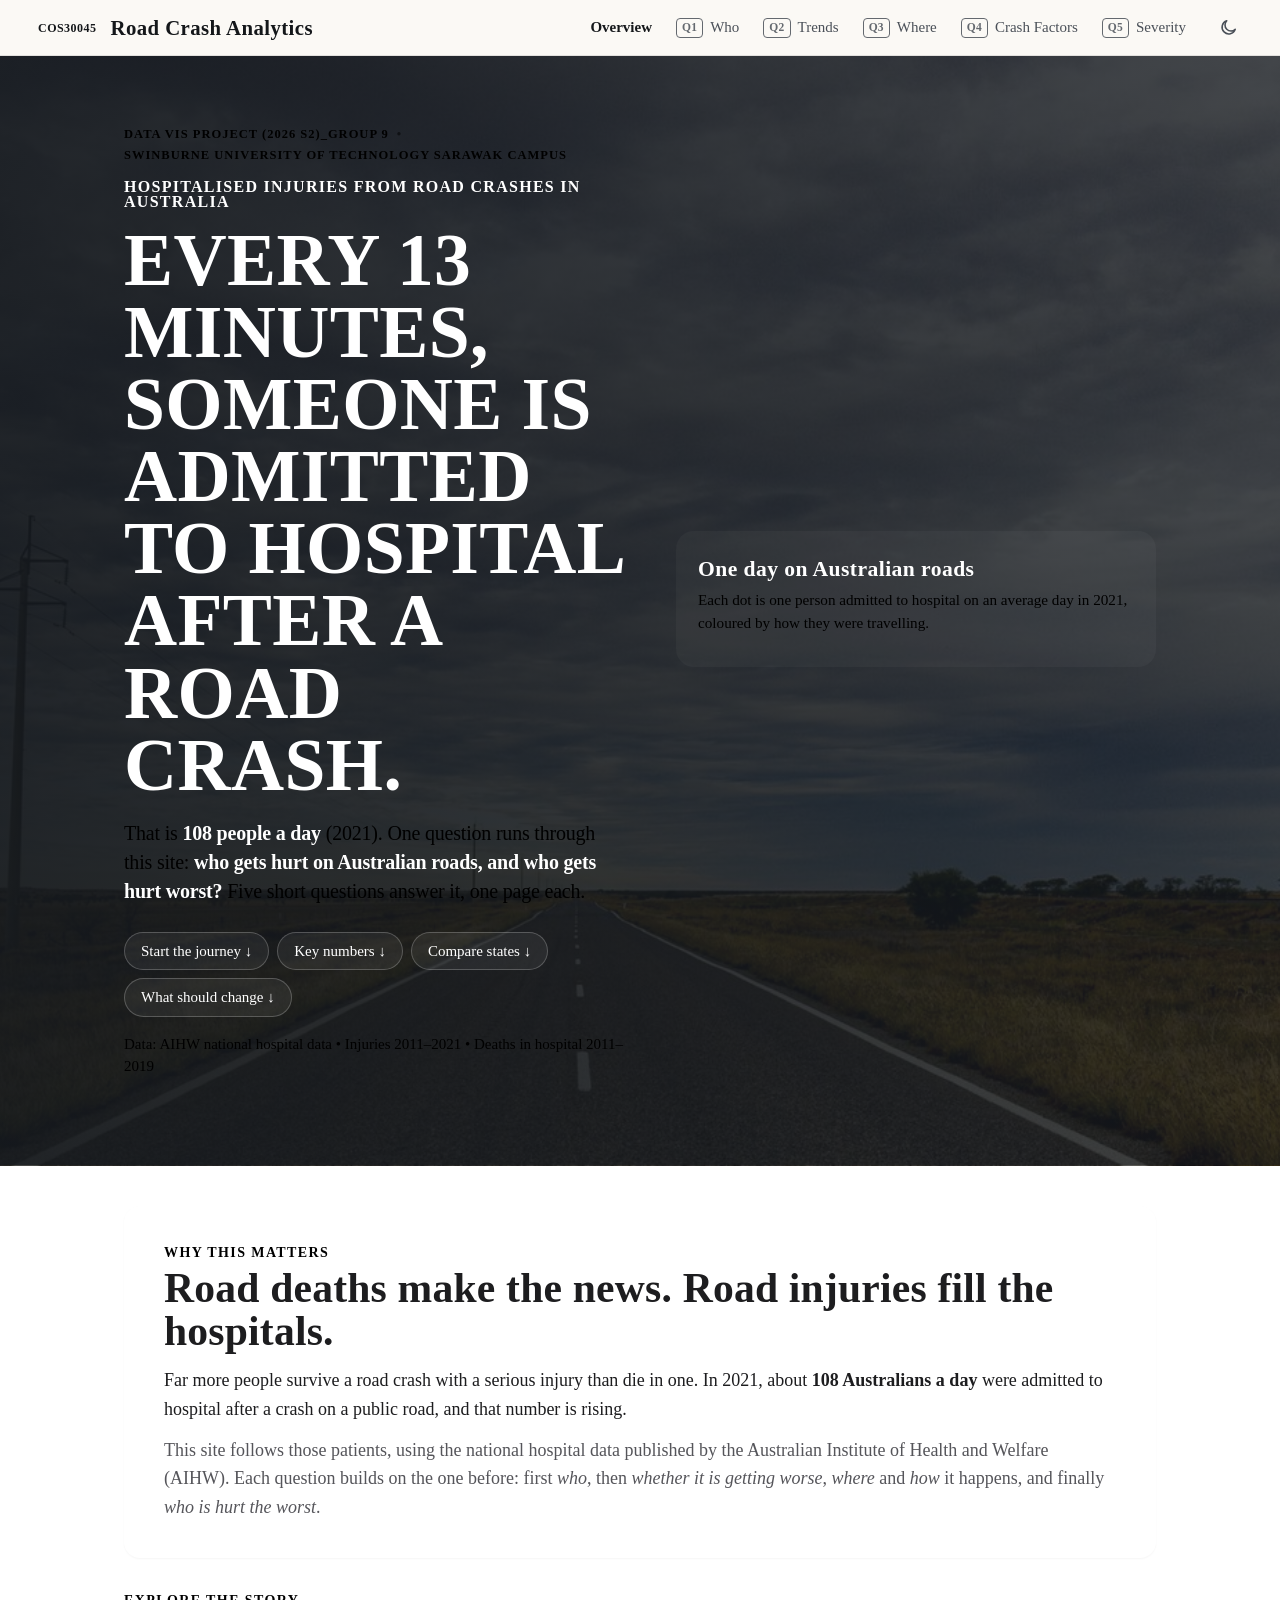
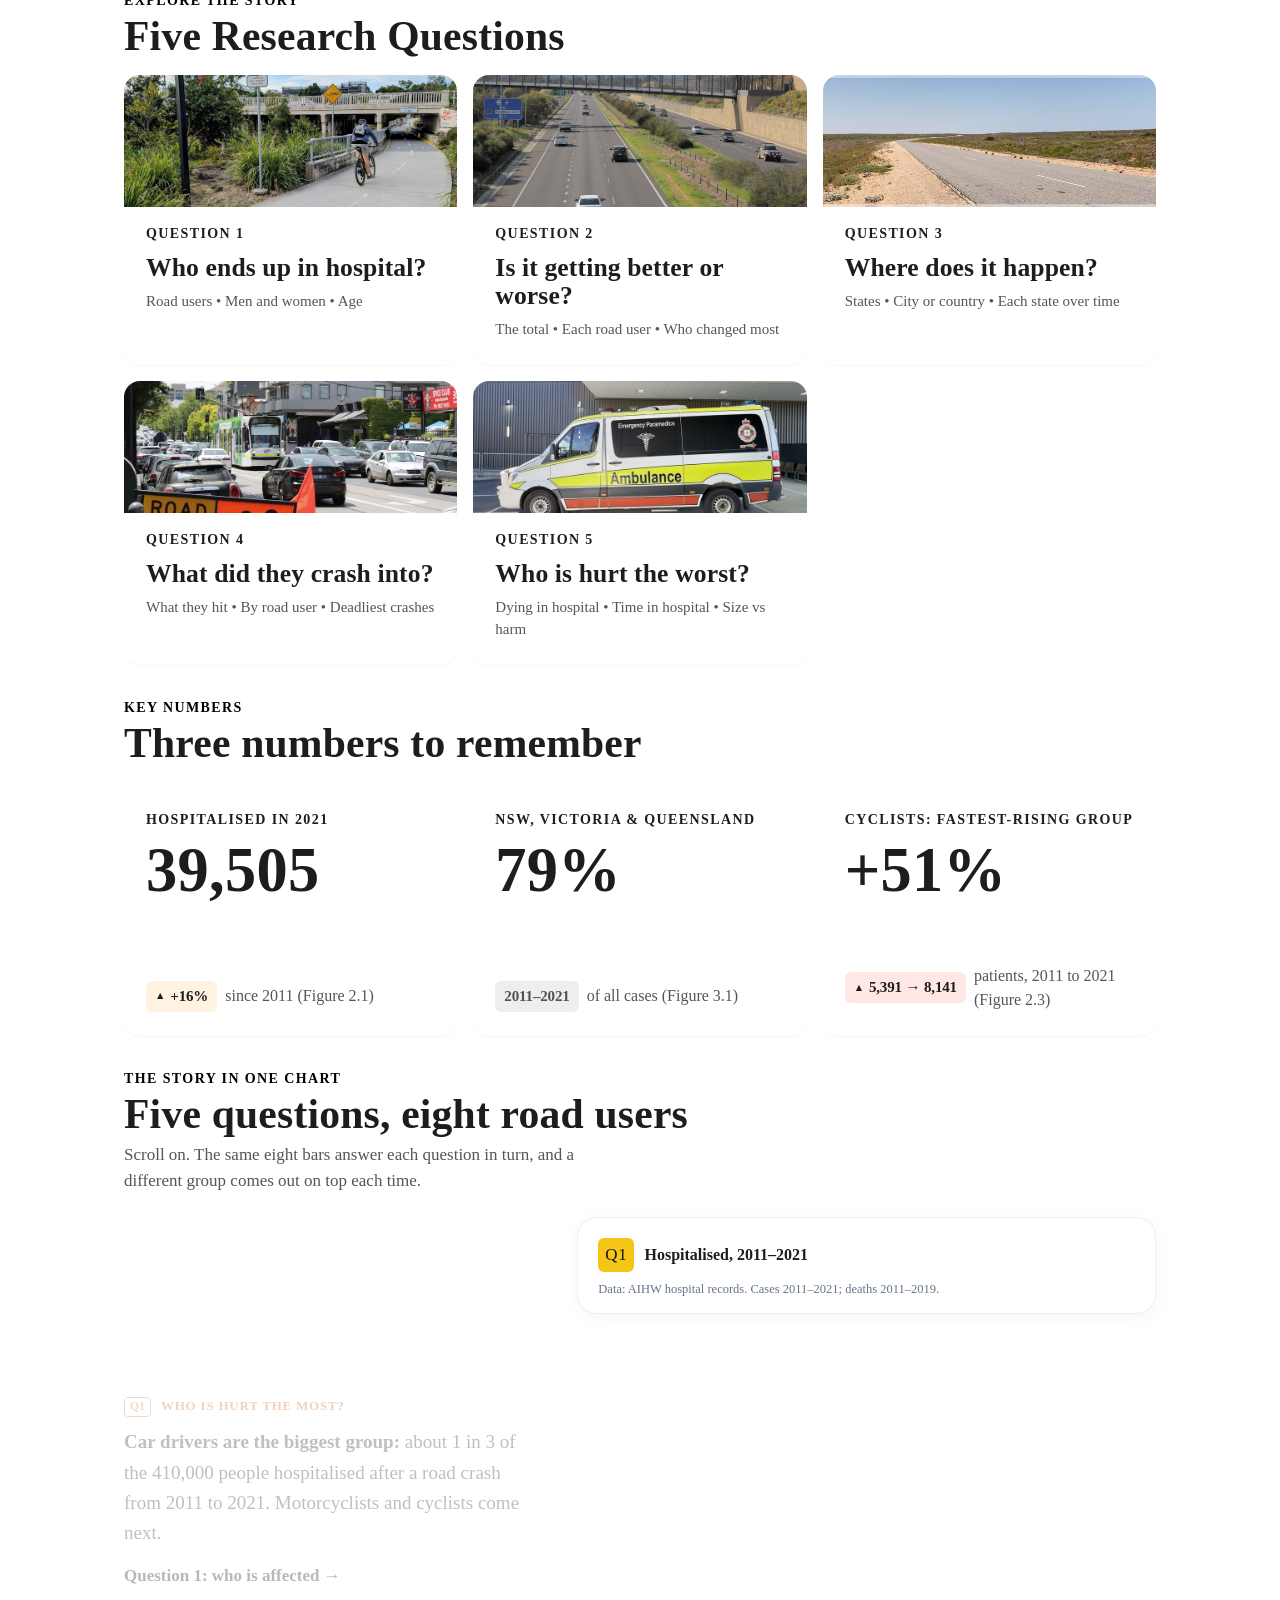
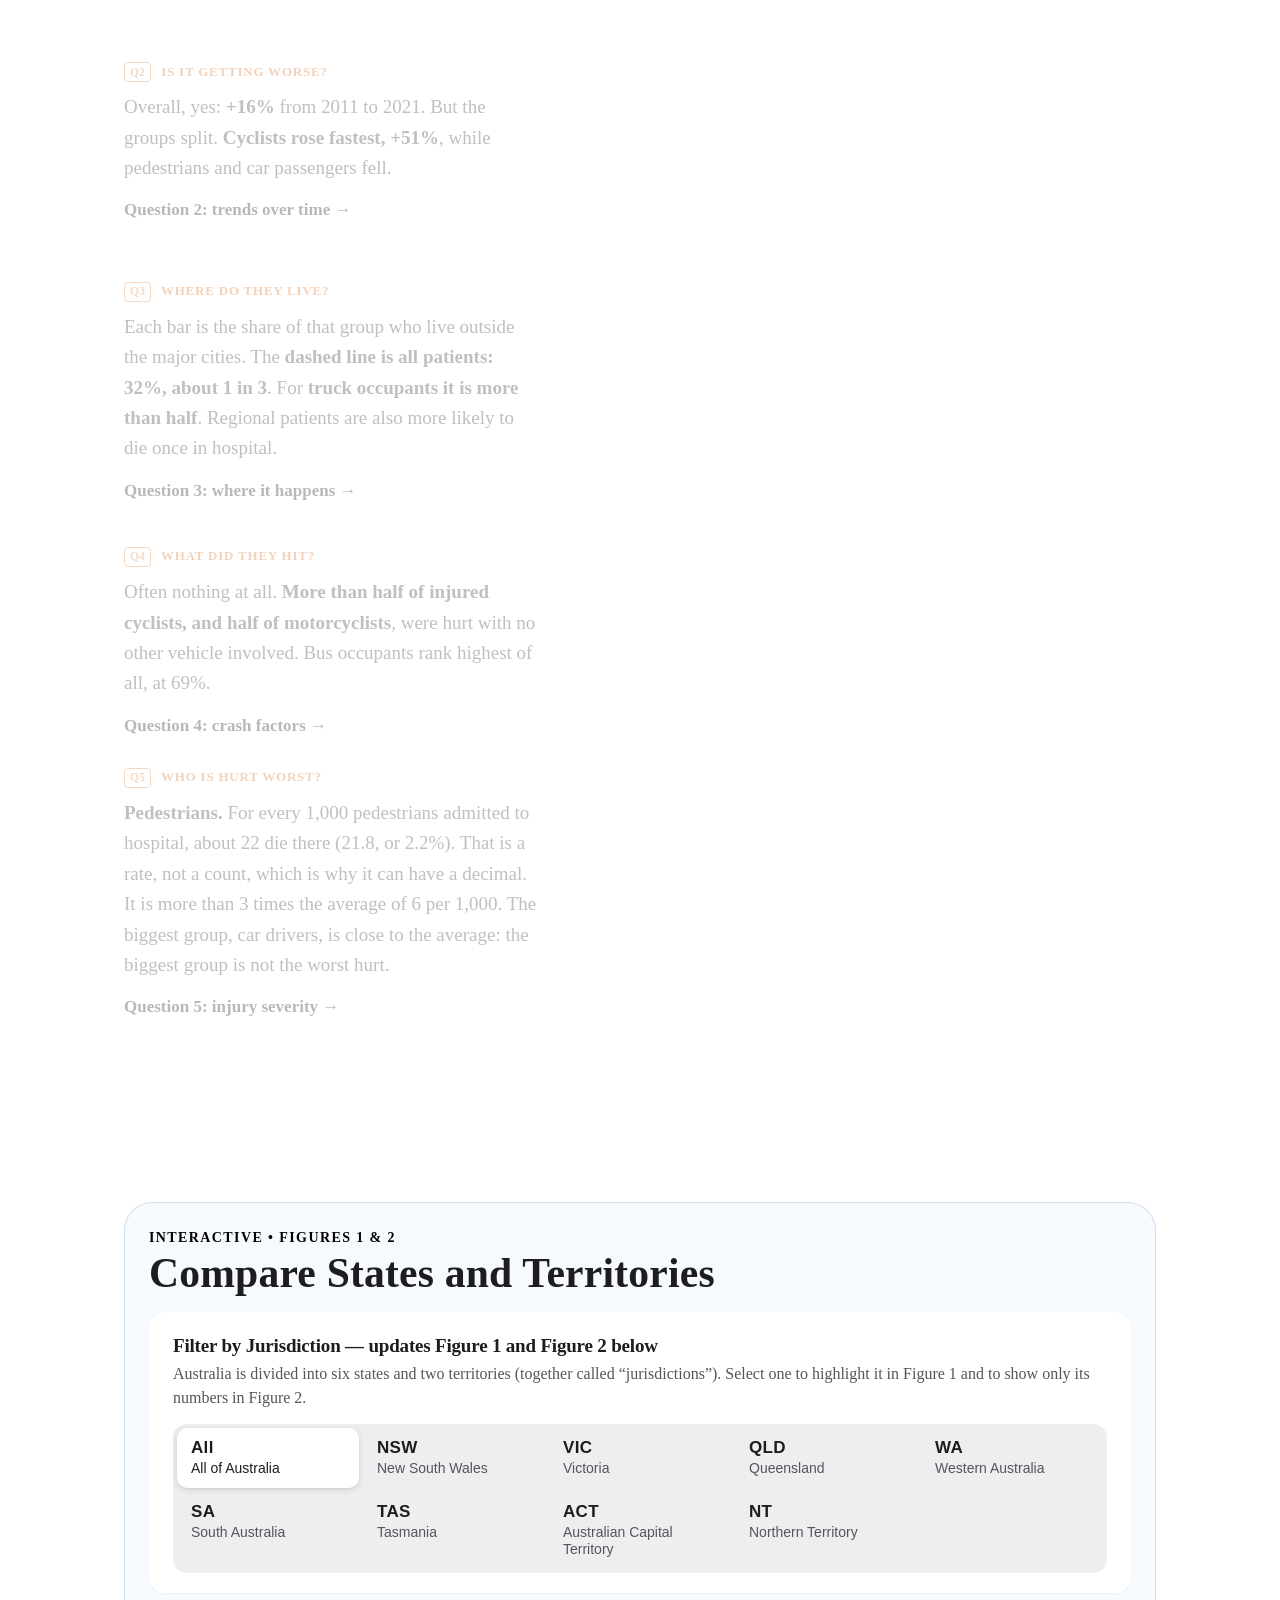
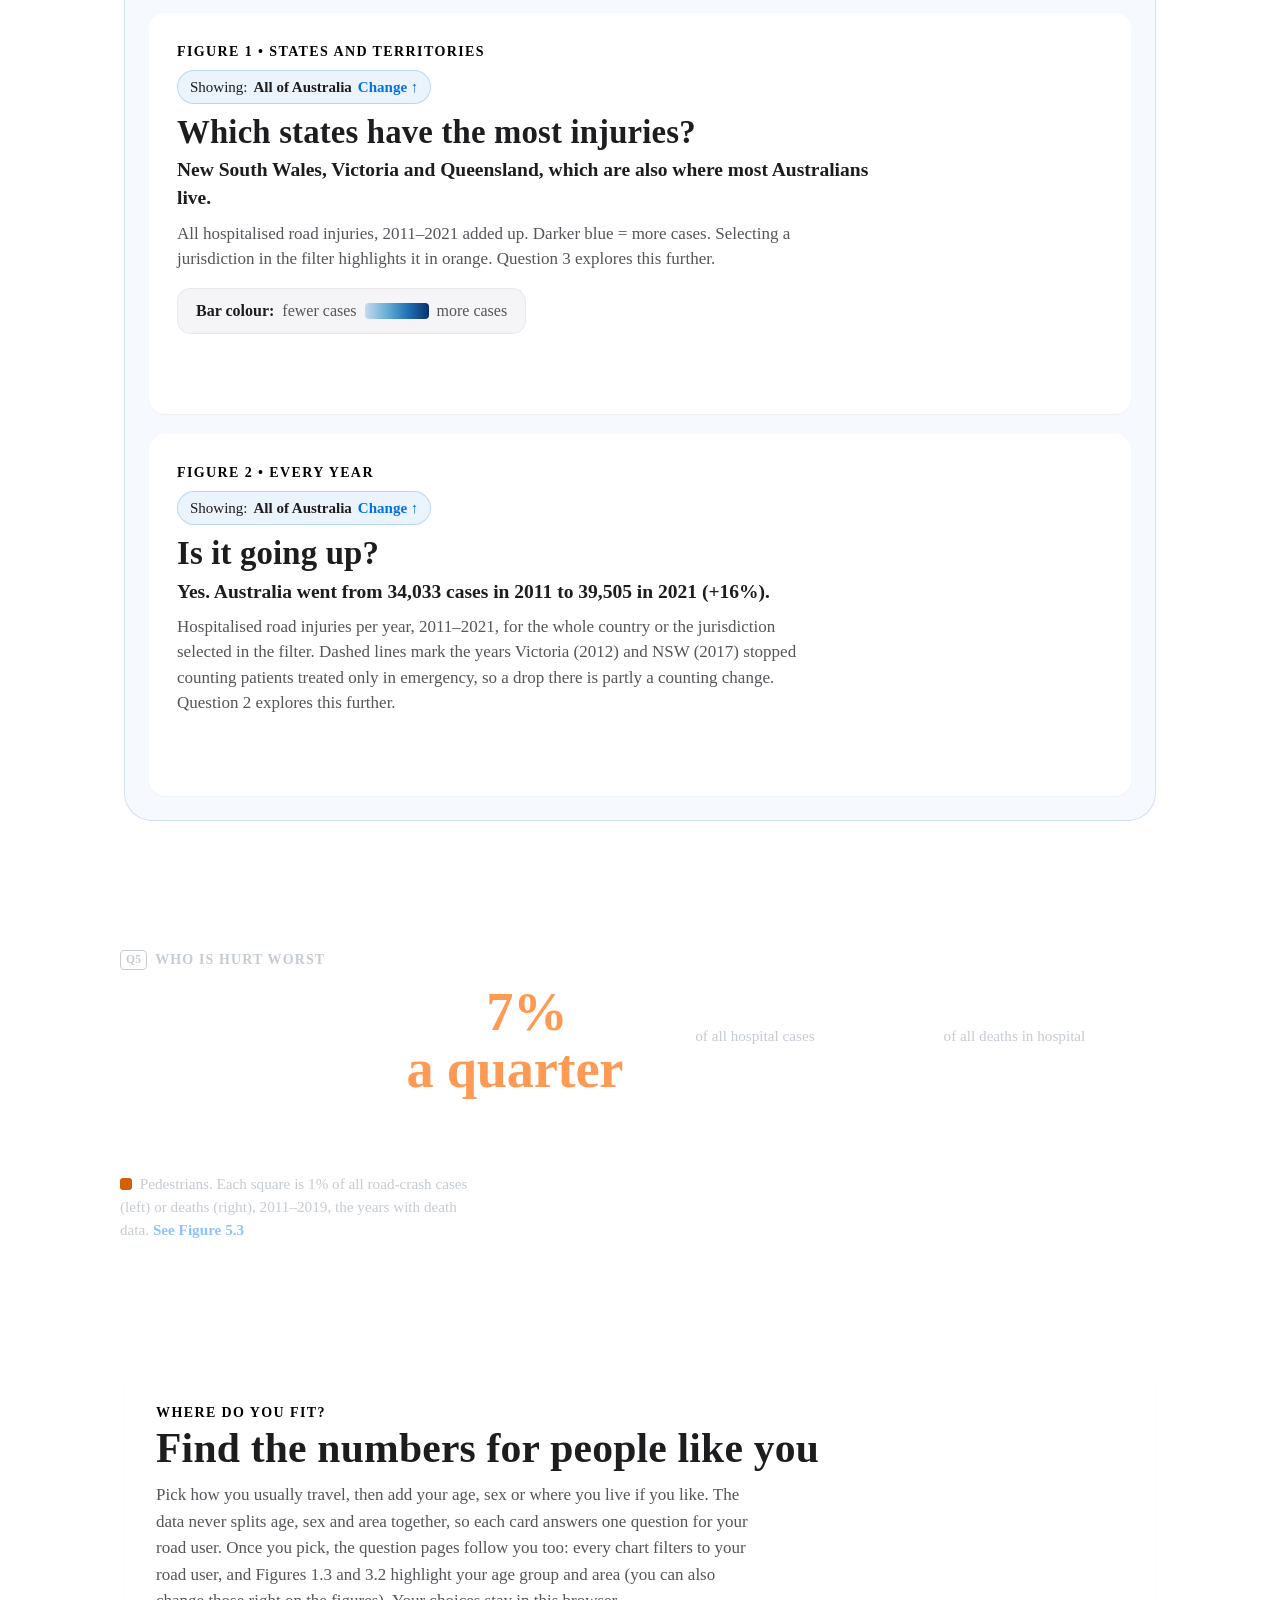
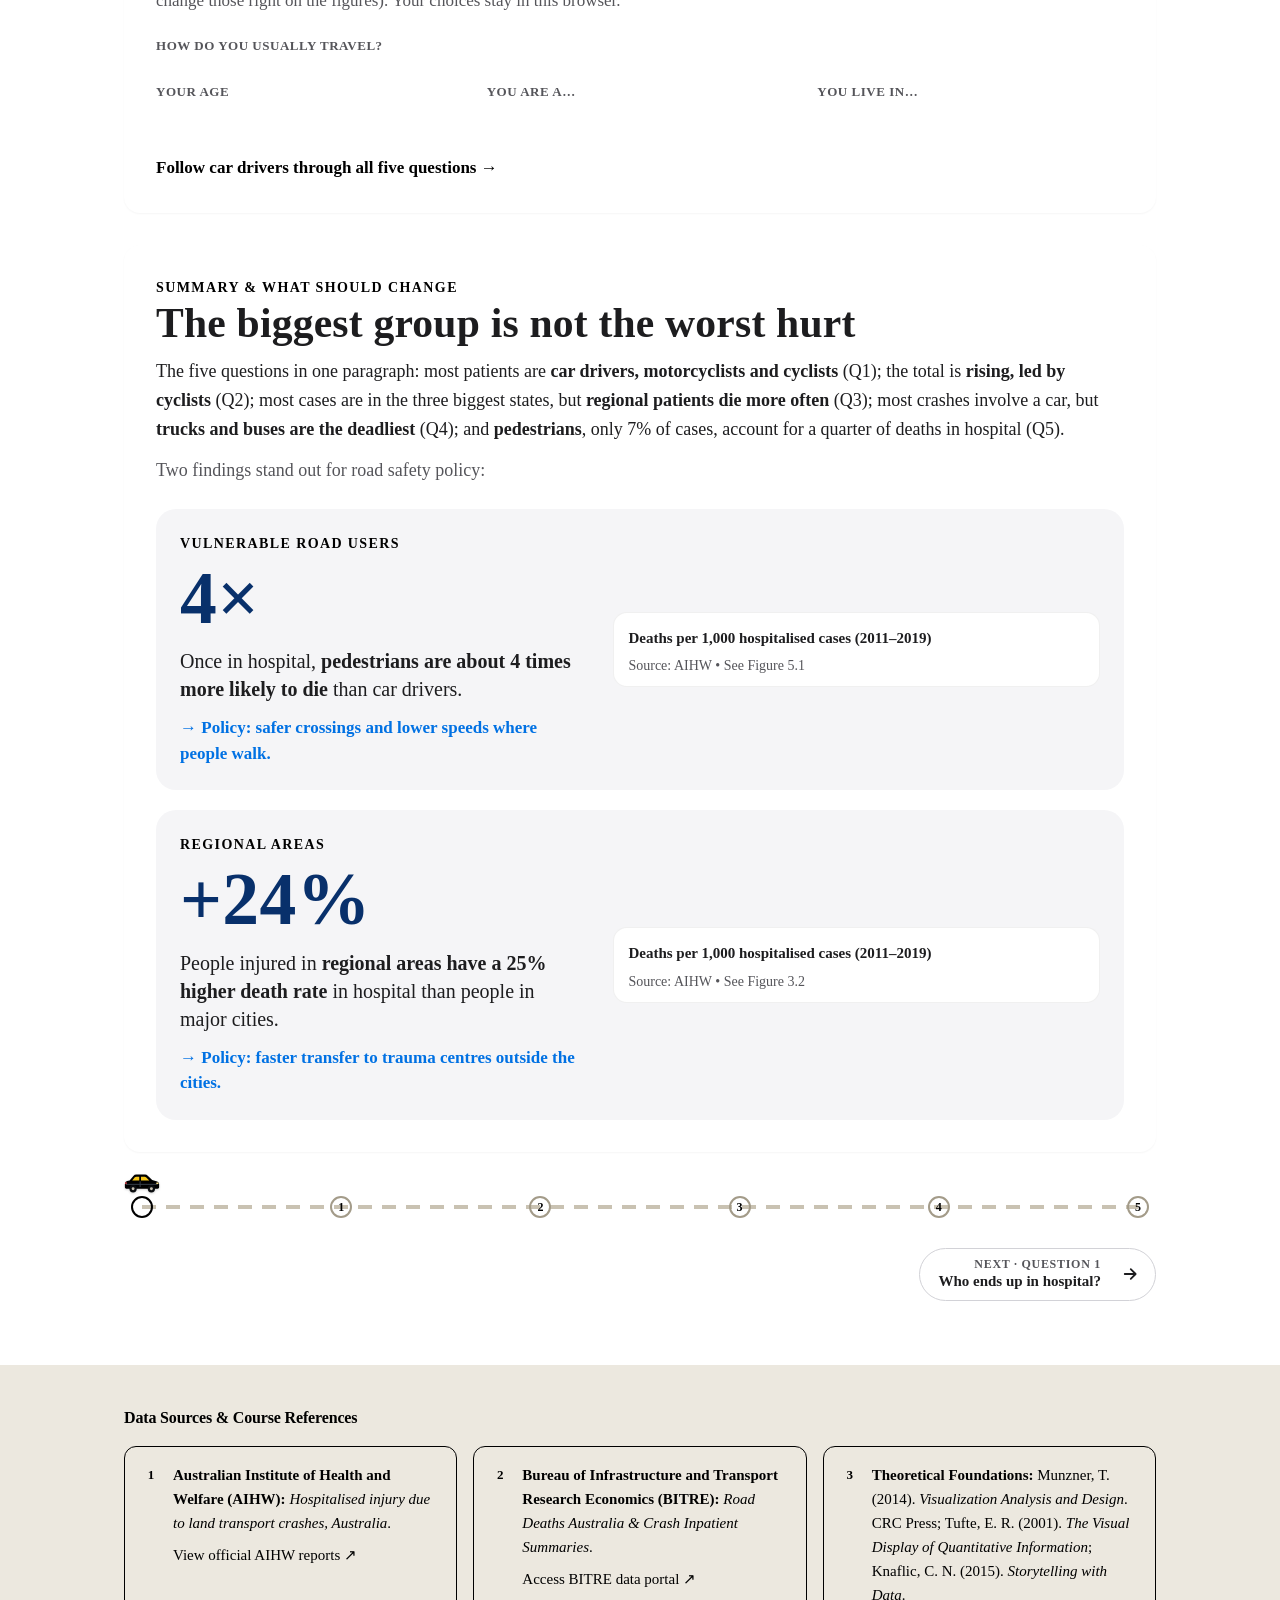
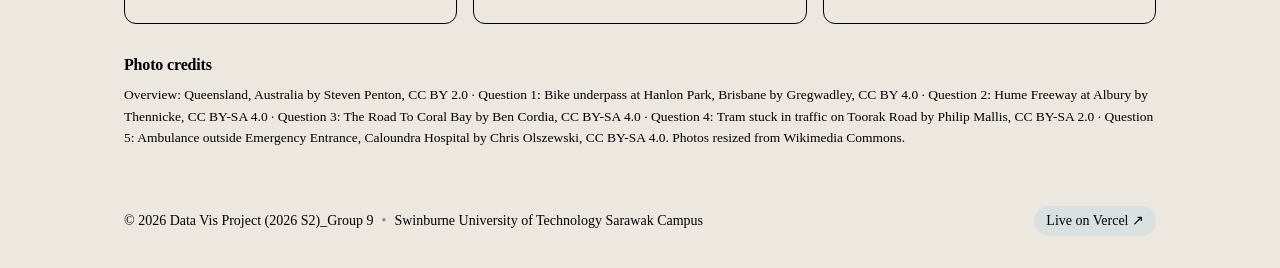
==== commit 16ed7991: "Add scrolly.js for interactive data visualization and where-you-fit.js for personalized user insight" ====
--- a/src/index.html
+++ b/src/index.html
@@ -181,6 +181,52 @@
       </div>
     </section>
 
+    <!-- ═══ Scrollytelling: the five questions in one pinned chart (js/scrolly.js) ═══ -->
+    <section id="story-in-one" class="apple-section scrolly" aria-labelledby="scrolly-title">
+      <div class="section-header-compact">
+        <div class="section-kicker">The story in one chart</div>
+        <h2 class="section-heading" id="scrolly-title">Five questions, eight road users</h2>
+        <p class="scrolly-lede">Scroll on. The same eight bars answer each question in turn, and a different group comes out on top each time.</p>
+      </div>
+      <div class="scrolly-body">
+        <figure class="scrolly-graphic" aria-labelledby="scrolly-caption">
+          <div class="scrolly-chart-head">
+            <span class="scrolly-q" id="scrolly-q">Q1</span>
+            <span class="scrolly-measure" id="scrolly-caption">Hospitalised, 2011–2021</span>
+          </div>
+          <div class="scrolly-chart" id="scrolly-chart"></div>
+          <figcaption class="scrolly-source">Data: AIHW hospital records. Cases 2011–2021; deaths 2011–2019.</figcaption>
+        </figure>
+        <ol class="scrolly-steps">
+          <li class="scrolly-step" data-step="who">
+            <p class="scrolly-step-kicker"><span class="km">Q1</span> Who is hurt the most?</p>
+            <p><strong>Car drivers are the biggest group:</strong> about 1 in 3 of the 410,000 people hospitalised after a road crash from 2011 to 2021. Motorcyclists and cyclists come next.</p>
+            <a class="scrolly-more" href="who-is-affected.html">Question 1: who is affected →</a>
+          </li>
+          <li class="scrolly-step" data-step="trend">
+            <p class="scrolly-step-kicker"><span class="km">Q2</span> Is it getting worse?</p>
+            <p>Overall, yes: <strong>+16%</strong> from 2011 to 2021. But the groups split. <strong>Cyclists rose fastest, +51%</strong>, while pedestrians and car passengers fell.</p>
+            <a class="scrolly-more" href="trends-over-time.html">Question 2: trends over time →</a>
+          </li>
+          <li class="scrolly-step" data-step="where">
+            <p class="scrolly-step-kicker"><span class="km">Q3</span> Where do they live?</p>
+            <p>Each bar is the share of that group who live outside the major cities. The <strong>dashed line is all patients: 32%, about 1 in 3</strong>. For <strong>truck occupants it is more than half</strong>. Regional patients are also more likely to die once in hospital.</p>
+            <a class="scrolly-more" href="geographic-distribution.html">Question 3: where it happens →</a>
+          </li>
+          <li class="scrolly-step" data-step="crash">
+            <p class="scrolly-step-kicker"><span class="km">Q4</span> What did they hit?</p>
+            <p>Often nothing at all. <strong>More than half of injured cyclists, and half of motorcyclists</strong>, were hurt with no other vehicle involved. Bus occupants rank highest of all, at 69%.</p>
+            <a class="scrolly-more" href="crash-characteristics.html">Question 4: crash factors →</a>
+          </li>
+          <li class="scrolly-step" data-step="severity">
+            <p class="scrolly-step-kicker"><span class="km">Q5</span> Who is hurt worst?</p>
+            <p><strong>Pedestrians.</strong> For every 1,000 pedestrians admitted to hospital, about 22 die there (21.8, or 2.2%). That is a rate, not a count, which is why it can have a decimal. It is more than 3 times the average of 6 per 1,000. The biggest group, car drivers, is close to the average: the biggest group is not the worst hurt.</p>
+            <a class="scrolly-more" href="injury-severity.html">Question 5: injury severity →</a>
+          </li>
+        </ol>
+      </div>
+    </section>
+
     <!-- ═══ Explore by Jurisdiction: one filter drives Figure 1 AND Figure 2 ═══ -->
     <div class="explore-group" id="explore">
     <div class="section-header-compact explore-group-header">
@@ -246,7 +292,7 @@
             </p>
           </div>
           <div class="chart-legend-box" id="chart-1-legend">
-            <span class="legend-chip">Fewer <span class="swatch swatch-gradient"></span> More hospitalisations</span>
+            <span class="legend-chip legend-scale"><span class="legend-scale-title">Bar colour:</span> <span class="legend-scale-end">fewer cases</span> <span class="swatch swatch-gradient"></span> <span class="legend-scale-end">more cases</span></span>
           </div>
         </div>
 
@@ -296,6 +342,35 @@
           </figure>
         </div>
         <p class="chapter-source"><span class="waffle-key" aria-hidden="true"></span> Pedestrians. Each square is 1% of all road-crash cases (left) or deaths (right), <span data-waffle-years>2011–2019</span>, the years with death data. <a href="injury-severity.html#injury-severity">See Figure 5.3</a></p>
+      </div>
+    </section>
+
+    <!-- ── Where do you fit? (js/where-you-fit.js) ─────────── -->
+    <section id="where-you-fit" class="apple-section" aria-labelledby="fit-title">
+      <div class="apple-card fit-card">
+        <div class="section-kicker">Where do you fit?</div>
+        <h2 class="apple-card-title" id="fit-title">Find the numbers for people like you</h2>
+        <p class="fit-intro">Pick how you usually travel, then add your age, sex or where you live if you like. The data never splits age, sex and area together, so each card answers one question for your road user. Once you pick, the question pages follow you too: every chart filters to your road user, and Figures 1.3 and 3.2 highlight your age group and area (you can also change those right on the figures). Your choices stay in this browser.</p>
+        <div class="fit-form">
+          <fieldset class="fit-q fit-q-wide">
+            <legend>How do you usually travel?</legend>
+            <div class="fit-options" data-fit="ru"></div>
+          </fieldset>
+          <fieldset class="fit-q">
+            <legend>Your age</legend>
+            <div class="fit-options" data-fit="age"></div>
+          </fieldset>
+          <fieldset class="fit-q">
+            <legend>You are a…</legend>
+            <div class="fit-options" data-fit="sex"></div>
+          </fieldset>
+          <fieldset class="fit-q">
+            <legend>You live in…</legend>
+            <div class="fit-options" data-fit="area"></div>
+          </fieldset>
+        </div>
+        <div class="fit-results" id="fit-results" aria-live="polite"></div>
+        <p class="fit-foot"><a id="fit-follow" class="fit-follow" href="who-is-affected.html">Follow car drivers through all five questions →</a></p>
       </div>
     </section>
 
@@ -416,6 +491,8 @@
   <script src="js/main-narrative.js"></script>
   <script src="js/summary-charts.js"></script>
   <script src="js/chapter-divider.js"></script>
+  <script src="js/where-you-fit.js"></script>
+  <script src="js/scrolly.js"></script>
 
 </body>
 </html>
--- a/src/css/visualisations.css
+++ b/src/css/visualisations.css
@@ -39,7 +39,7 @@
 
 /* Apple-style subtle horizontal guidelines */
 .grid line {
-  stroke: rgba(0, 0, 0, 0.05);
+  stroke: var(--c-grid);
   stroke-dasharray: 2 4;
   shape-rendering: crispEdges;
 }
@@ -96,7 +96,7 @@
 
 .dot-baseline {
   fill: var(--apple-muted-baseline);
-  stroke: #ffffff;
+  stroke: var(--c-surface);
   stroke-width: 1.5px;
   opacity: 0.6;
 }
@@ -121,7 +121,7 @@
 
 .dot-accent {
   fill: var(--apple-accent);
-  stroke: #ffffff;
+  stroke: var(--c-surface);
   stroke-width: 2px;
   r: 5px;
 }
@@ -156,7 +156,7 @@
 }
 
 .data-dot {
-  stroke: #ffffff;
+  stroke: var(--c-surface);
   stroke-width: 2px;
   transition: r var(--apple-transition-fast);
 }
@@ -221,62 +221,62 @@
    fades, tooltip position, data colours) stays in the JS. */
 .vis-chart .tick text {
   font-size: 13px;
-  fill: #55555a;
+  fill: var(--c-ink-2);
 }
 
 .vis-chart .axis-category .tick text {
   font-size: 13.5px;
   font-weight: 500;
-  fill: #1d1d1f;
+  fill: var(--c-ink);
 }
 
 .vis-chart .axis-label {
   font-size: 13.5px;
-  fill: #55555a;
+  fill: var(--c-ink-2);
 }
 
 .vis-chart .axis-title {
   font-size: 13px;
   font-weight: 500;
-  fill: #55555a;
+  fill: var(--c-ink-2);
 }
 
 .vis-chart .bar-label,
 .vis-chart .lollipop-label {
   font-size: 13px;
   font-weight: 600;
-  fill: #1d1d1f;
+  fill: var(--c-ink);
 }
 
 .vis-chart .legend-item text,
 .vis-chart .leg-item text {
   font-size: 13.5px;
-  fill: #1d1d1f;
+  fill: var(--c-ink);
 }
 
 .vis-chart .break-label {
   font-size: 11px;
-  fill: #64748b;
+  fill: var(--c-ink-3);
 }
 
 .vis-chart .chart-y-axis-title {
   font-family: var(--apple-font, sans-serif);
   font-size: 13px;
   font-weight: 600;
-  fill: #1d1d1f;
+  fill: var(--c-ink);
 }
 
 .vis-chart .quad-x-label,
 .vis-chart .quad-y-label {
   font-size: 12px;
   font-weight: 500;
-  fill: #64748b;
+  fill: var(--c-ink-3);
 }
 
 .vis-chart .cluster-tag {
   font-size: 12px;
   font-weight: 500;
-  fill: #64748b;
+  fill: var(--c-ink-3);
   cursor: pointer;
 }
 
@@ -285,7 +285,7 @@
   font-size: 12.5px;
   font-weight: 600;
   paint-order: stroke fill;
-  stroke: #ffffff;
+  stroke: var(--c-surface);
   stroke-width: 3.5px;
   stroke-linejoin: round;
   stroke-linecap: round;
@@ -312,28 +312,11 @@
   .axis-label { font-size: 14px; }
 }
 
-/* ── Small screens: keep component charts legible ──────────────
-   Charts built by vis-components.js use a fixed 850px viewBox. On narrow
-   screens they would shrink until the text is unreadable, so give them a
-   minimum width and let the reader swipe sideways instead. */
+/* ── Small screens ──────────────────────────────────────────────
+   Charts built by vis-components.js / vis-story-charts.js draw at the
+   container's real width and switch to a phone layout below 560px
+   (BaseChart.COMPACT_PX), so they fit without sideways scrolling. */
 @media (max-width: 760px) {
-  .responsive-svg-container:has(> svg.vis-chart) {
-    overflow-x: auto;
-    -webkit-overflow-scrolling: touch;
-    padding-bottom: 6px;
-  }
-  .responsive-svg-container > svg.vis-chart {
-    min-width: 680px;
-  }
-  .responsive-svg-container:has(> svg.vis-chart)::before {
-    content: "\2194  Swipe sideways to see the full chart";
-    position: sticky;
-    left: 0;
-    display: block;
-    margin-bottom: 8px;
-    font-size: 14px;
-    color: var(--apple-text-secondary);
-  }
   .tooltip {
     white-space: normal;
     max-width: calc(100vw - 24px);
@@ -341,22 +324,31 @@
 }
 
 /* ── Story charts (js/vis-story-charts.js) ─────────────────────── */
-.vis-chart .empty-msg { font-size: 16px; font-weight: 600; fill: #55555a; }
-.vis-chart .ref-label { font-size: 12.5px; font-weight: 600; fill: #1d1d1f; }
-.vis-chart .year-band-label { font-size: 12px; font-weight: 600; fill: #0071e3; }
+/* Phone layout: category names above the bars, key under time charts */
+.vis-chart .rbar-name,
+.vis-chart .lollipop-name {
+  font-size: 13.5px; font-weight: 600; fill: var(--c-ink);
+  paint-order: stroke fill; stroke: var(--c-surface); stroke-width: 3px; stroke-linejoin: round;
+}
+.vis-chart .compact-key-text { font-size: 13px; font-weight: 600; fill: var(--c-ink); }
+.vis-chart .compact-key-item:focus { outline: none; }
+.vis-chart .compact-key-item:focus-visible rect:first-child { stroke: var(--focus, #1F6FEB); stroke-width: 2; rx: 4; }
+.vis-chart .empty-msg { font-size: 16px; font-weight: 600; fill: var(--c-ink-2); }
+.vis-chart .ref-label { font-size: 12.5px; font-weight: 600; fill: var(--c-ink); }
+.vis-chart .year-band-label { font-size: 12px; font-weight: 600; fill: var(--link); }
 .vis-chart .total-label {
-  font-size: 14px; font-weight: 700; fill: #1d1d1f;
-  paint-order: stroke fill; stroke: #ffffff; stroke-width: 4px; stroke-linejoin: round;
+  font-size: 14px; font-weight: 700; fill: var(--c-ink);
+  paint-order: stroke fill; stroke: var(--c-surface); stroke-width: 4px; stroke-linejoin: round;
 }
 .vis-chart .area-end-label,
 .vis-chart .trend-end-label { font-size: 13.5px; font-weight: 600; }
 .vis-chart .trend-end-change { font-weight: 700; }
-.vis-chart .break-label { font-size: 12px; fill: #475569; }
-.vis-chart .pair-value { font-size: 12.5px; font-weight: 600; fill: #64748b; }
+.vis-chart .break-label { font-size: 12px; fill: var(--c-ink-3); }
+.vis-chart .pair-value { font-size: 12.5px; font-weight: 600; fill: var(--c-ink-3); }
 .vis-chart .pair-value-b { font-size: 13.5px; font-weight: 700; }
 .vis-chart .pair-ratio { font-size: 17px; font-weight: 700; }
-.vis-chart .pair-ratio-head { font-size: 12px; font-weight: 600; fill: #55555a; }
-.vis-chart .pair-legend-text { font-size: 13px; fill: #1d1d1f; }
+.vis-chart .pair-ratio-head { font-size: 12px; font-weight: 600; fill: var(--c-ink-2); }
+.vis-chart .pair-legend-text { font-size: 13px; fill: var(--c-ink); }
 .vis-chart .rbar-hit:focus,
 .vis-chart .lollipop-hitbox:focus,
 .vis-chart .pair-hit:focus { outline: none; }
@@ -371,5 +363,22 @@
 .vis-chart .trend-end-label,
 .vis-chart .area-end-label,
 .vis-chart .pair-value {
-  paint-order: stroke fill; stroke: #ffffff; stroke-width: 3.5px; stroke-linejoin: round;
-}
+  paint-order: stroke fill; stroke: var(--c-surface); stroke-width: 3.5px; stroke-linejoin: round;
+}
+
+/* ── On-chart annotations (plan §6.8) ───────────────────────── */
+.vis-chart .note-label {
+  font-size: 12.5px;
+  fill: var(--c-ink);
+  paint-order: stroke fill; stroke: var(--c-surface); stroke-width: 4px; stroke-linejoin: round;
+}
+.chart-annotation { transition: opacity 500ms ease; }
+.reveal-wait .chart-annotation,
+.is-entering .chart-annotation { opacity: 0; }
+@media (prefers-reduced-motion: reduce) { .chart-annotation { transition: none; } }
+
+/* Year brush on Figure 2.1 (drag along the axis) */
+.year-brush .overlay { cursor: ew-resize; }
+.year-brush .selection { fill: var(--link); fill-opacity: 0.14; stroke: var(--link); stroke-width: 1; shape-rendering: crispEdges; }
+.year-brush .handle { fill: var(--link); fill-opacity: 0.5; }
+.vis-chart .trend-end-tag { font-weight: 600; font-size: 12.5px; letter-spacing: 0.01em; }
--- a/src/css/story.css
+++ b/src/css/story.css
@@ -1289,3 +1289,174 @@
 .detail-spark-focus rect { fill: var(--c-ink); }
 .detail-spark-tag { font-size: 12px; font-weight: 700; fill: var(--c-surface); font-family: var(--font-body); font-variant-numeric: tabular-nums; }
 .detail-spark-hint { margin: 0 0 12px; font-size: 12.5px; color: var(--ink-2); }
+
+/* ── Figure 3.1 morph: map ⇄ bar chart (js/charts-geography.js) ── */
+.morph-layer {
+  position: absolute; left: 0; top: 0;
+  width: 1px; height: 1px; overflow: visible;
+  pointer-events: none; z-index: 40;
+}
+/* While the shapes travel, the view they are heading to shows only its frame.
+   The shapes land exactly on the real ones, which then appear without a fade. */
+#chart-state-bars .rbar-label,
+#chart-state-bars .rbar-name,
+#chart-state-bars .y-axis,
+#chart-state-territory .map-labels,
+#chart-state-territory .map-callouts { transition: opacity 0.35s ease-out; }
+#chart-state-bars.is-morphing .rbar { opacity: 0 !important; transition: none; }
+#chart-state-bars.is-morphing :is(.rbar-label, .rbar-name, .y-axis),
+#chart-state-territory.is-morphing :is(.map-labels, .map-callouts) { opacity: 0; transition: none; }
+#chart-state-territory.is-morphing .map-states { opacity: 0; transition: none; }
+
+/* ── "Where do you fit?" (index.html, js/where-you-fit.js) ── */
+.fit-intro { color: var(--c-ink-2); max-width: 70ch; margin: 8px 0 22px; line-height: 1.55; }
+.fit-form {
+  display: grid; grid-template-columns: repeat(3, minmax(0, 1fr));
+  gap: 18px 24px; margin-bottom: 26px;
+}
+.fit-q { border: 0; margin: 0; padding: 0; min-width: 0; }
+.fit-q-wide { grid-column: 1 / -1; }
+.fit-q legend {
+  font-size: 13px; font-weight: 700; letter-spacing: 0.04em; text-transform: uppercase;
+  color: var(--c-ink-2); margin-bottom: 8px; padding: 0;
+}
+.fit-options { display: flex; flex-wrap: wrap; gap: 8px; }
+.fit-option {
+  position: relative; display: inline-flex; align-items: center; gap: 8px;
+  min-height: 44px; padding: 8px 16px; border-radius: 999px;
+  border: 1px solid var(--c-line); background: var(--c-surface); color: var(--c-ink);
+  font-size: 15px; font-weight: 500; cursor: pointer; user-select: none;
+  transition: background-color 0.2s, border-color 0.2s, color 0.2s, box-shadow 0.2s;
+}
+.fit-option input { position: absolute; opacity: 0; width: 1px; height: 1px; margin: 0; pointer-events: none; }
+.fit-option:hover { border-color: var(--c-ink-3); }
+.fit-option.is-skip { color: var(--c-ink-3); border-style: dashed; }
+.fit-option:has(input:checked) {
+  background: var(--c-ink); border-color: var(--c-ink); color: var(--c-surface); font-weight: 600;
+}
+.fit-option.is-skip:has(input:checked) { background: transparent; color: var(--c-ink-2); border-color: var(--c-ink-3); border-style: solid; }
+.fit-option:has(input:focus-visible) { outline: 3px solid var(--link, #0071e3); outline-offset: 2px; }
+.fit-dot { width: 10px; height: 10px; border-radius: 50%; flex: none; box-shadow: 0 0 0 2px var(--c-surface); }
+
+.fit-results {
+  --fit-color: #0072B2;
+  display: grid; grid-template-columns: repeat(3, minmax(0, 1fr)); gap: 14px;
+}
+.fit-tile {
+  position: relative; padding: 18px 18px 16px; border-radius: 16px;
+  background: var(--c-empty); border: 1px solid var(--c-grid);
+  animation: fit-in 0.35s ease-out both;
+}
+.fit-tile::before {   /* road-user colour stripe */
+  content: ''; position: absolute; left: 18px; right: 18px; top: 0; height: 3px;
+  border-radius: 0 0 3px 3px; background: var(--fit-color);
+}
+.fit-tile.is-prompt { background: transparent; border: 1px dashed var(--c-line); }
+.fit-tile.is-prompt::before { display: none; }
+.fit-kicker { font-size: 12.5px; font-weight: 700; letter-spacing: 0.06em; text-transform: uppercase; color: var(--c-accent); }
+.fit-big {
+  font-family: var(--font-display, inherit); font-size: 38px; font-weight: 700; line-height: 1.1;
+  color: var(--c-ink); margin-top: 6px; font-variant-numeric: tabular-nums;
+}
+.fit-bar { height: 6px; border-radius: 3px; background: var(--c-line); margin: 10px 0 2px; overflow: hidden; }
+.fit-bar span { display: block; height: 100%; border-radius: 3px; background: var(--fit-color); transition: width 0.5s ease-out; }
+.fit-text { margin: 8px 0 0; color: var(--c-ink); font-size: 15px; line-height: 1.5; }
+.fit-note { margin: 8px 0 0; color: var(--c-ink-2); font-size: 13.5px; line-height: 1.45; }
+.fit-tile.is-prompt .fit-text { color: var(--c-ink-2); }
+.fit-foot { margin: 20px 0 0; }
+.fit-follow { font-weight: 600; }
+@keyframes fit-in { from { opacity: 0; transform: translateY(6px); } }
+@media (prefers-reduced-motion: reduce) { .fit-tile { animation: none; } .fit-bar span { transition: none; } }
+@media (max-width: 900px) {
+  .fit-form, .fit-results { grid-template-columns: repeat(2, minmax(0, 1fr)); }
+}
+@media (max-width: 600px) {
+  .fit-form, .fit-results { grid-template-columns: 1fr; }
+  .fit-big { font-size: 32px; }
+}
+
+/* ── Scrollytelling: "The story in one chart" (index.html, js/scrolly.js) ── */
+.scrolly-lede { color: var(--c-ink-2); max-width: 60ch; margin: 6px 0 0; }
+.scrolly-body {
+  display: grid; grid-template-columns: minmax(0, 5fr) minmax(0, 7fr);
+  gap: 40px; align-items: start; margin-top: 24px;
+}
+.scrolly-graphic {
+  grid-column: 2; grid-row: 1;
+  /* Pinned in the middle of the screen below the nav (72px = the page's
+     scroll-padding-top), level with the active step; --scrolly-h is the
+     chart card's height, set by js/scrolly.js */
+  position: sticky; margin: 0;
+  top: max(72px, calc(72px + (100vh - 72px - var(--scrolly-h, 520px)) / 2));
+  padding: 20px 20px 14px; border-radius: 20px;
+  background: var(--apple-surface, var(--c-surface)); border: 1px solid var(--apple-card-border, var(--c-line));
+  box-shadow: var(--apple-shadow-card, none);
+}
+.scrolly-chart-head { display: flex; align-items: baseline; gap: 10px; min-height: 28px; }
+.scrolly-q {
+  font: 700 13px/1 var(--font-body, inherit); letter-spacing: 0.04em;
+  padding: 4px 7px; border-radius: 6px; background: var(--lane, #F5C518); color: #14171A;
+}
+.scrolly-measure { font-weight: 600; color: var(--c-ink); font-size: 16px; }
+.scrolly-chart { width: 100%; margin-top: 8px; }
+.scrolly-chart svg { display: block; overflow: hidden; font-family: var(--font-body, inherit); }   /* nothing slides in from outside the card */
+.scrolly-source { color: var(--c-ink-3); font-size: 12.5px; margin-top: 6px; }
+
+.scrolly-steps {
+  grid-column: 1; grid-row: 1; list-style: none; margin: 0;
+  /* enough room above the first step and below the last for the chart to stay pinned */
+  padding: max(40px, calc(var(--scrolly-h, 520px) / 2 - 110px)) 0;
+}
+/* Steps are 250px apart: with a mouse wheel, two notches move one
+   question and js/scrolly.js glides the new step level with the chart */
+.scrolly-step {
+  min-height: 250px; display: flex; flex-direction: column; justify-content: center;
+  opacity: 0.28; transition: opacity 0.4s ease;
+}
+.scrolly-step.is-active { opacity: 1; }
+.scrolly-step > p:not(.scrolly-step-kicker) { font-size: 19px; line-height: 1.6; color: var(--c-ink); margin: 0; }
+.scrolly-step-kicker {
+  font-size: 13px; font-weight: 700; letter-spacing: 0.06em; text-transform: uppercase;
+  color: var(--c-accent); margin: 0 0 10px;
+}
+.scrolly-step-kicker .km { margin-right: 6px; }
+.scrolly-more { margin-top: 14px; font-weight: 600; align-self: flex-start; }
+@media (prefers-reduced-motion: reduce) { .scrolly-step { transition: none; } }
+
+/* Phone and narrow tablet: chart pinned at the top, steps scroll over it as cards */
+@media (max-width: 860px) {
+  .scrolly-body { display: block; }
+  .scrolly-graphic { top: 64px; z-index: 1; padding: 12px 12px 8px; }
+  .scrolly-steps { position: relative; z-index: 2; padding: 30vh 0 20vh; }
+  .scrolly-step {
+    min-height: 0; margin: 0 4px 45vh; padding: 18px 18px 16px; border-radius: 16px;
+    background: var(--apple-surface, var(--c-surface)); border: 1px solid var(--apple-card-border, var(--c-line));
+    box-shadow: 0 8px 28px rgba(0, 0, 0, 0.12); opacity: 1;
+  }
+  .scrolly-step > p:not(.scrolly-step-kicker) { font-size: 16.5px; }
+  .scrolly-measure { font-size: 14.5px; }
+}
+
+/* Figure 1 colour key: "Bar colour: fewer cases [gradient] more cases" */
+.legend-scale { flex-wrap: wrap; row-gap: 4px; }
+.legend-scale-title { font-weight: 600; }
+.legend-scale-end { white-space: nowrap; color: var(--c-ink-2); }
+
+/* "Highlight your age group / where you live" chips above Figures 1.3 and 3.2
+   (js/global-filter.js profileChooser; shared with "Where do you fit?") */
+.fit-chooser {
+  display: flex; align-items: center; flex-wrap: wrap; gap: 8px;
+  margin: 0 0 12px; padding: 10px 12px; border-radius: 14px; background: var(--c-empty);
+}
+.fit-chooser-label { font-size: 14px; font-weight: 600; color: var(--c-ink-2); margin-right: 4px; }
+.fit-chooser-chip {
+  min-height: 40px; padding: 6px 14px; border-radius: 999px; cursor: pointer;
+  border: 1px solid var(--c-line); background: var(--c-surface); color: var(--c-ink);
+  font: inherit; font-size: 14.5px; font-weight: 500;
+  transition: background-color 0.2s, color 0.2s, border-color 0.2s;
+}
+.fit-chooser-chip:hover { border-color: var(--c-ink-3); }
+.fit-chooser-chip[aria-pressed="true"] { background: var(--c-ink); border-color: var(--c-ink); color: var(--c-surface); font-weight: 600; }
+.fit-chooser-chip:focus-visible { outline: 3px solid var(--link, #0071e3); outline-offset: 2px; }
+.fit-chooser-link { margin-left: auto; font-size: 14px; font-weight: 600; }
+@media (max-width: 600px) { .fit-chooser-label { flex-basis: 100%; } .fit-chooser-link { margin-left: 0; } }
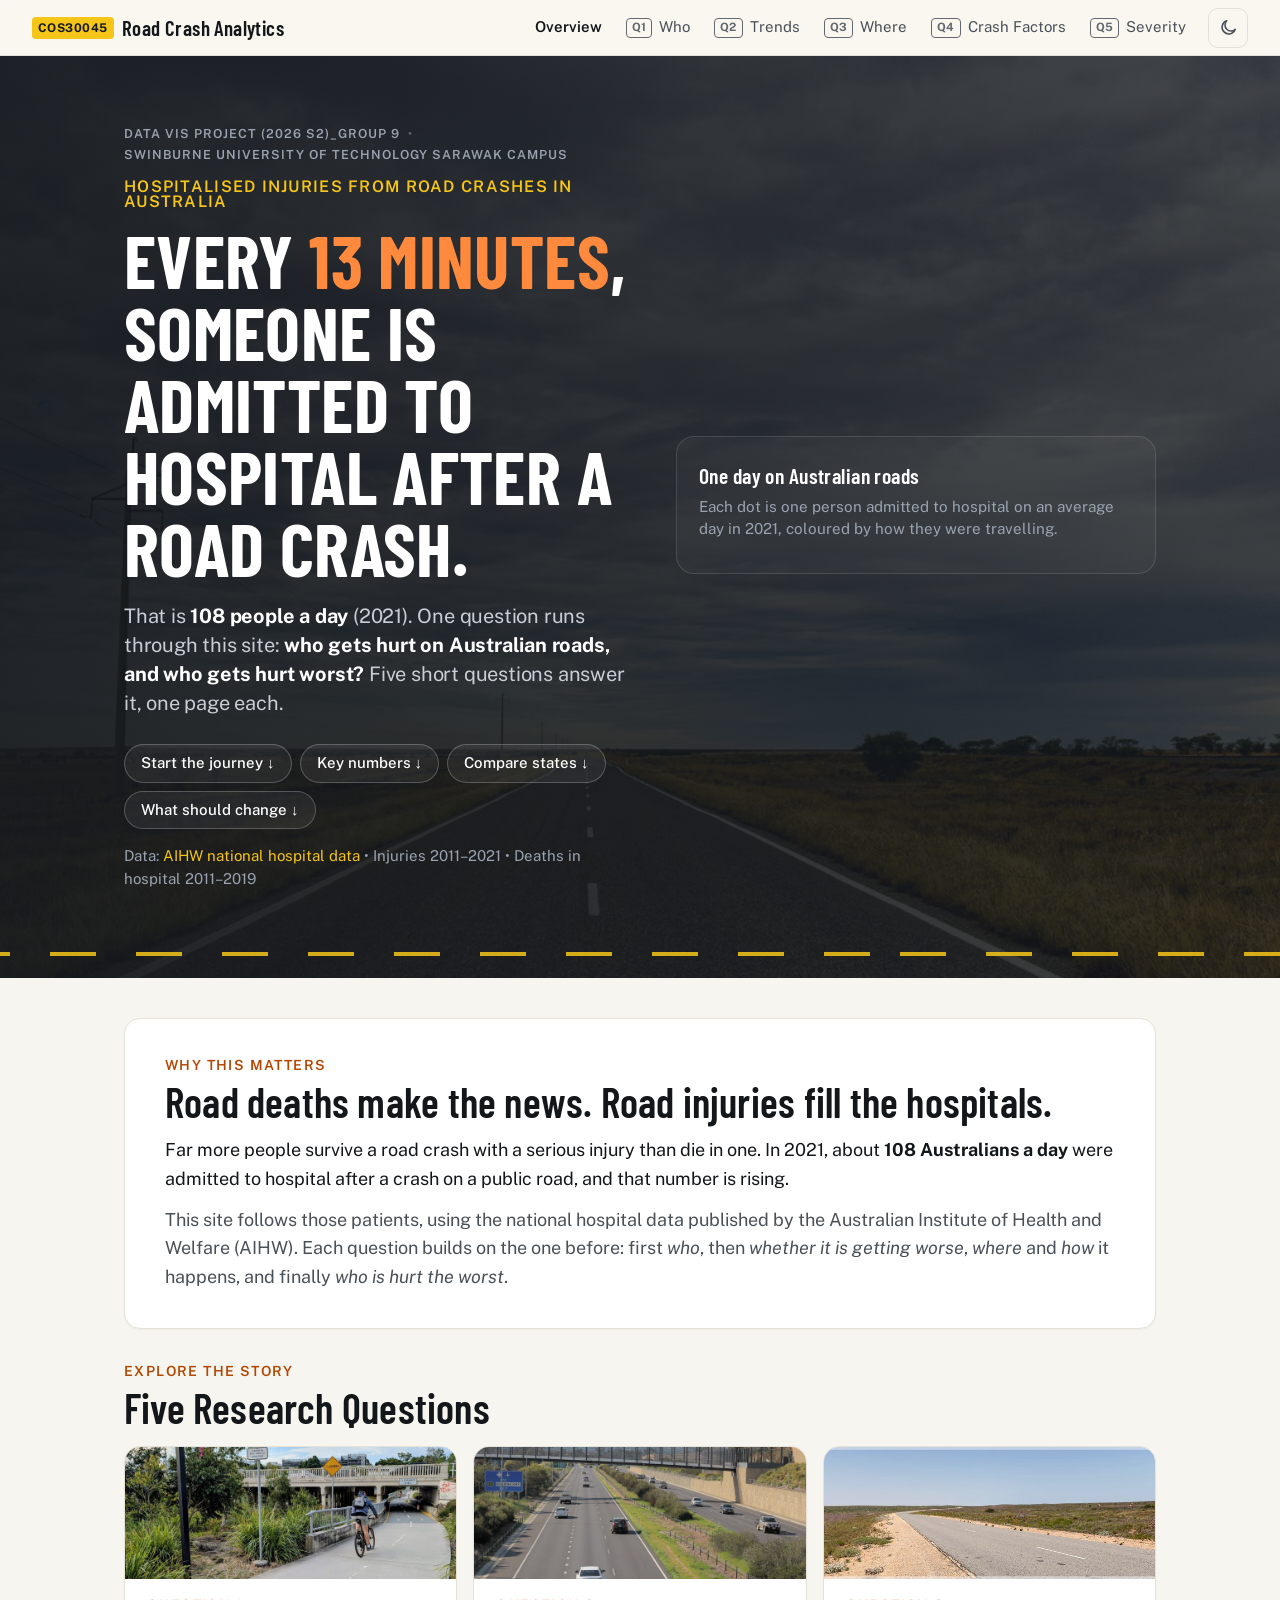
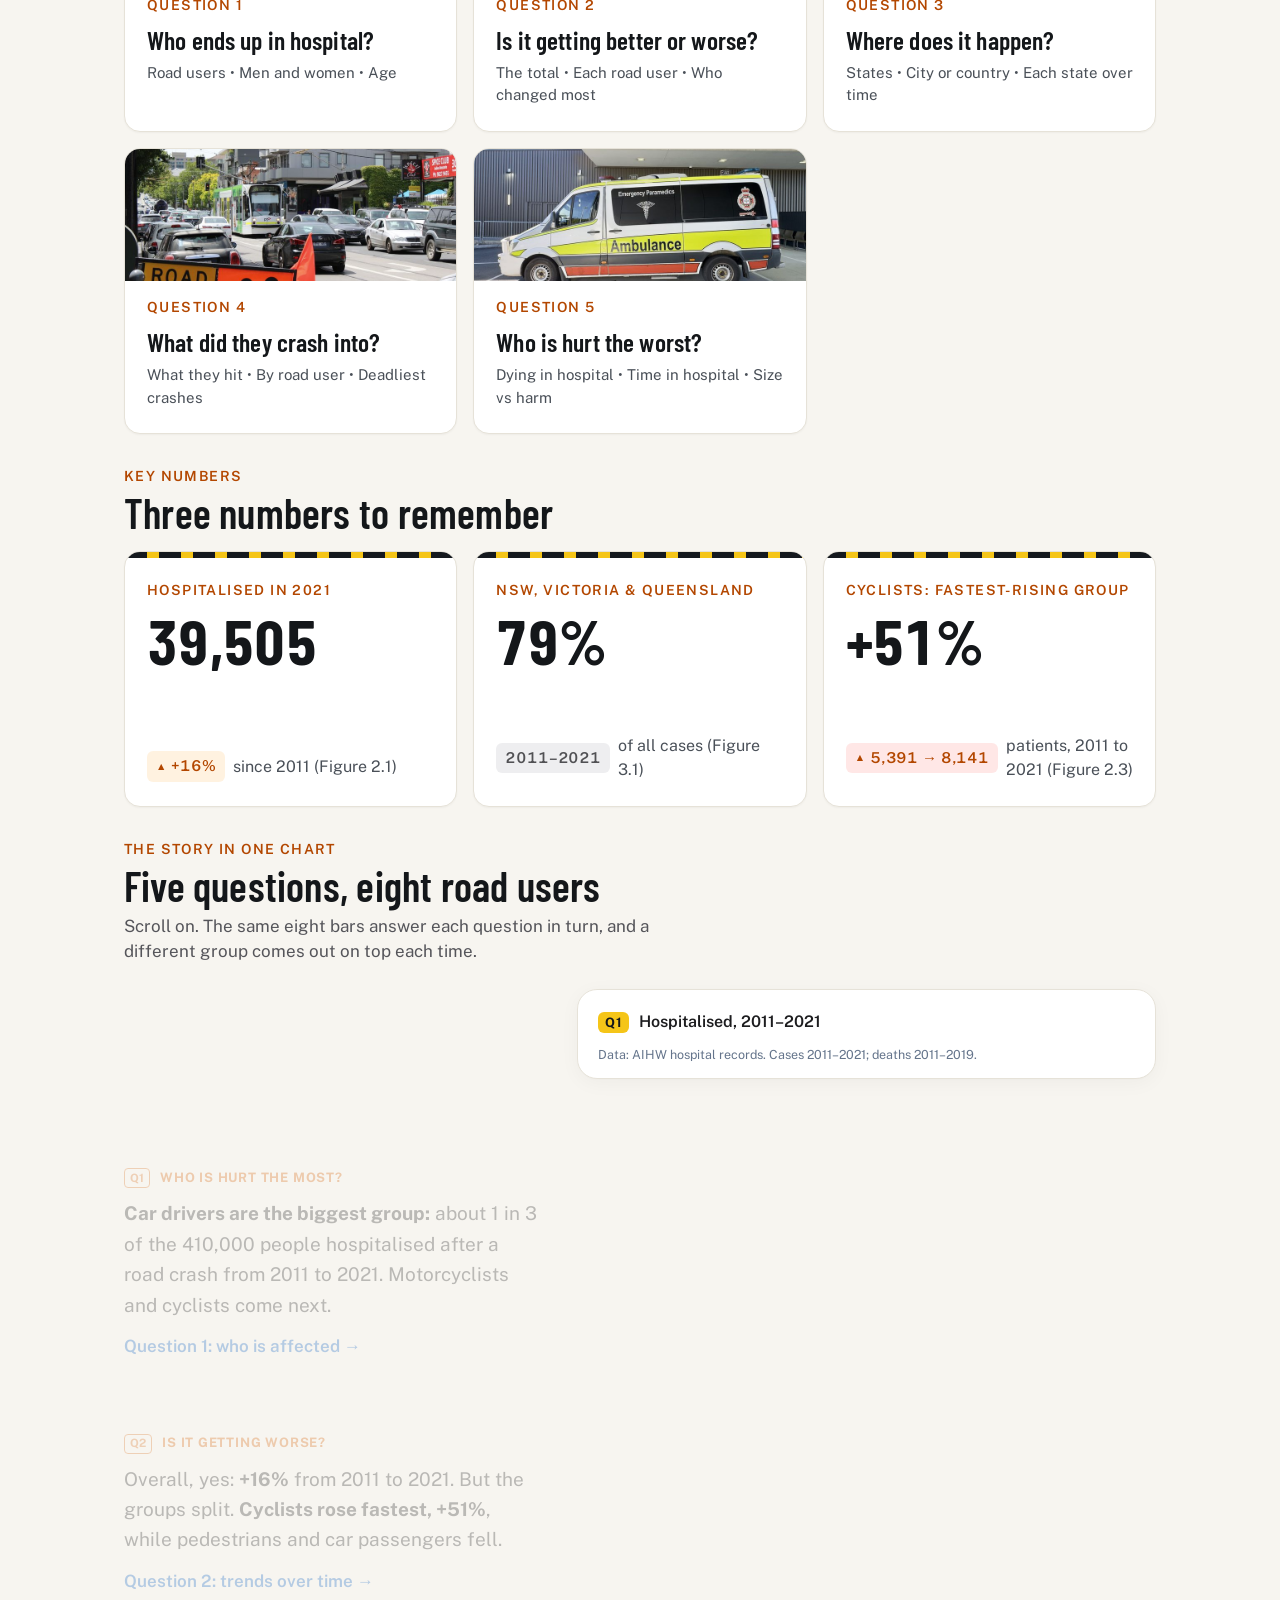
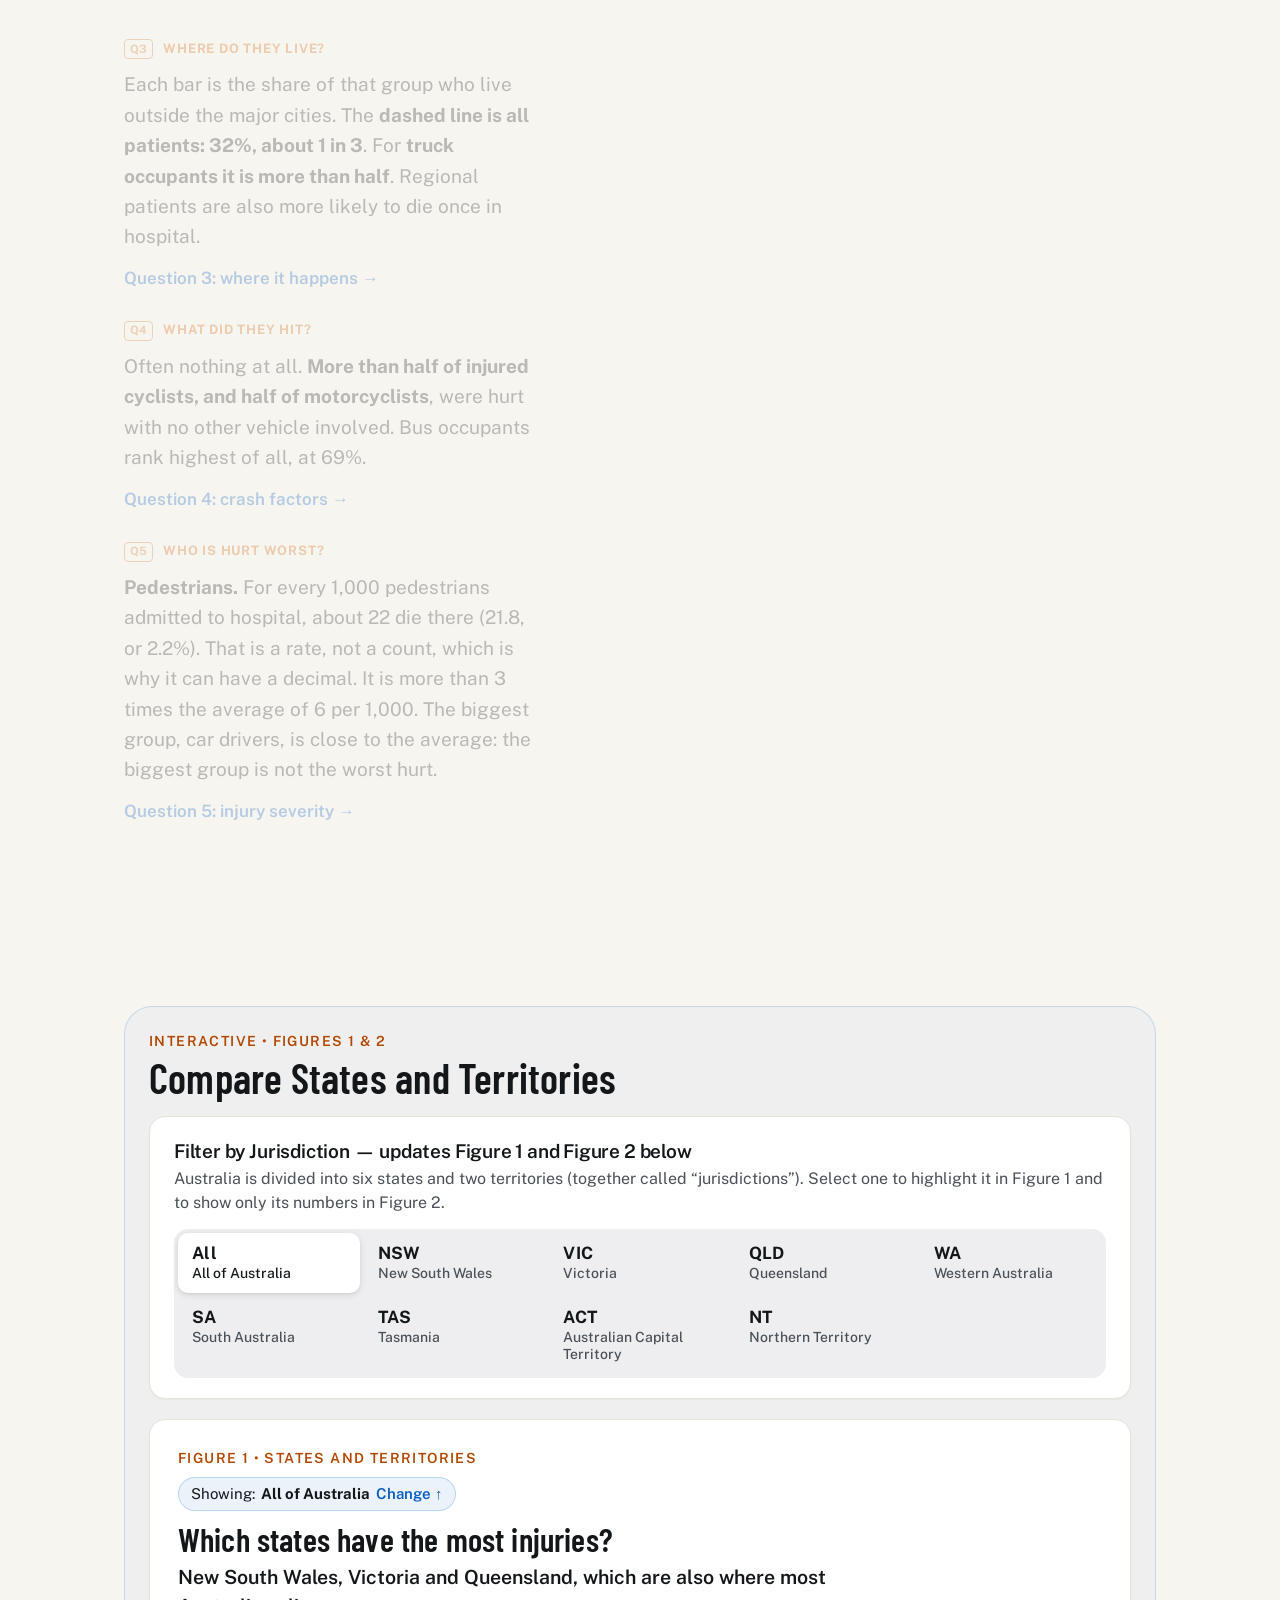
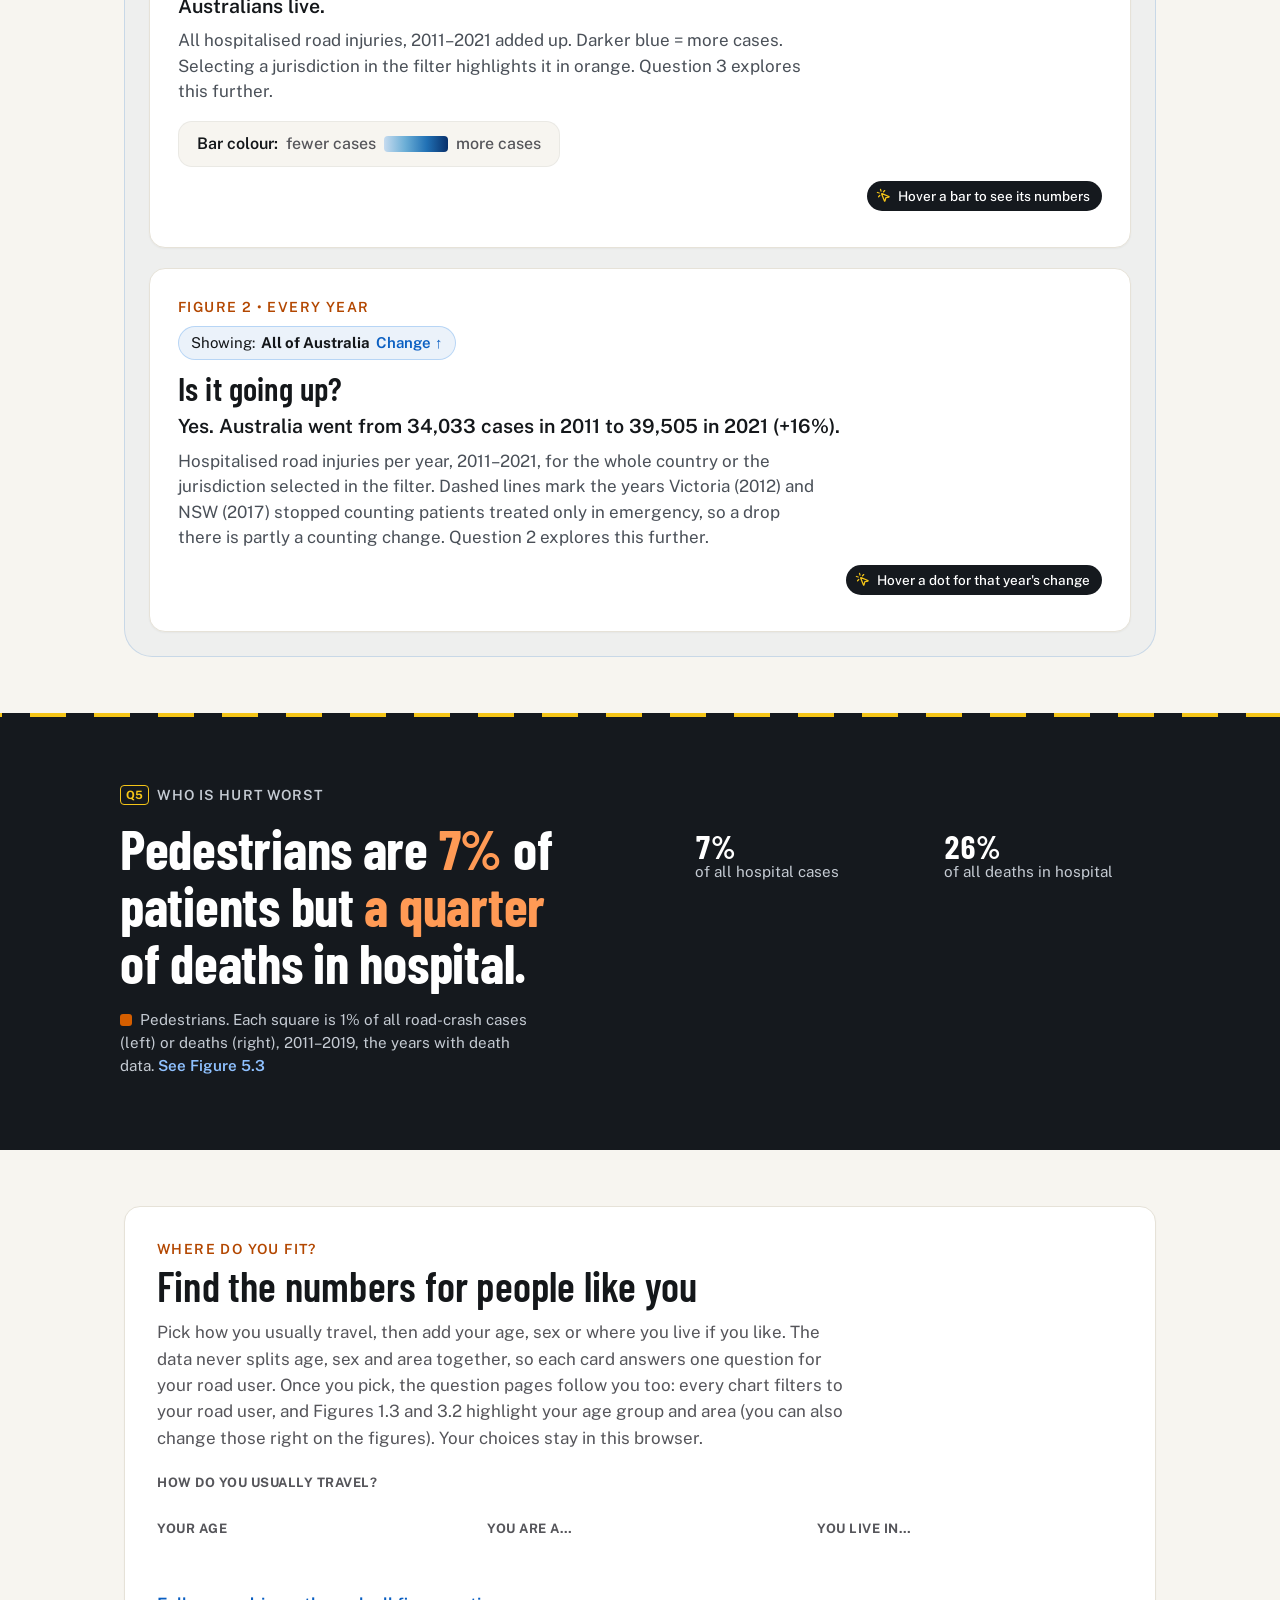
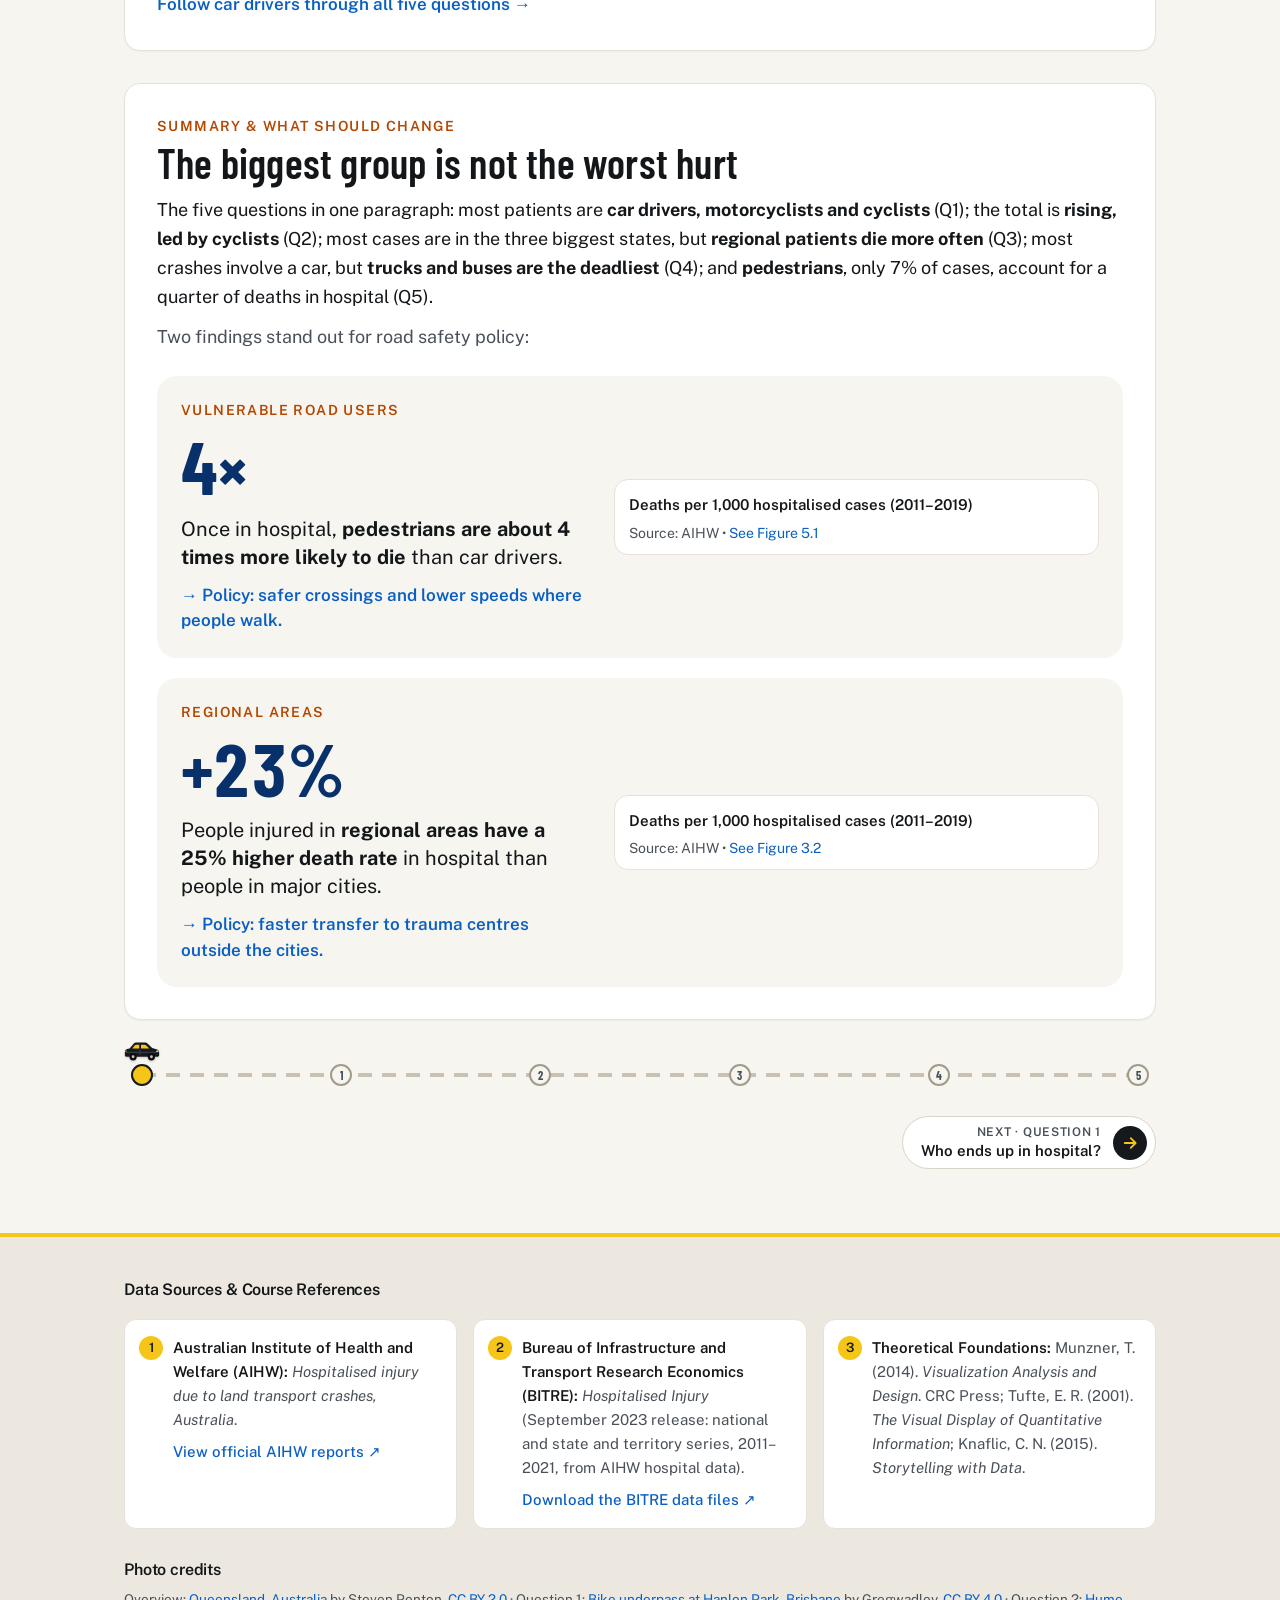
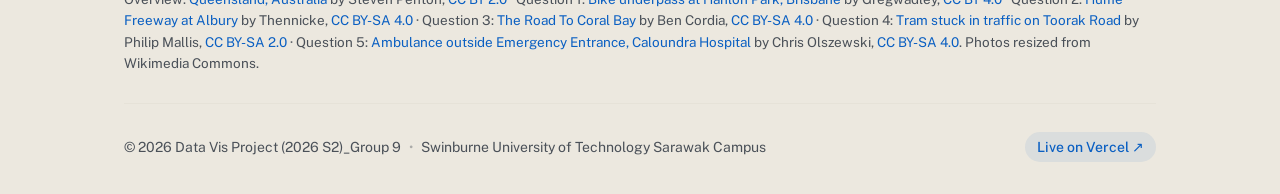
==== commit 6471b89a: "fix: improve phone layout and update BITRE data source in README and footer" ====
--- a/src/index.html
+++ b/src/index.html
@@ -446,9 +446,9 @@
           </li>
           <li>
             <strong>Bureau of Infrastructure and Transport Research Economics (BITRE):</strong>
-            <em>Road Deaths Australia &amp; Crash Inpatient Summaries</em>.
-            <a href="https://www.bitre.gov.au/publications/ongoing/road_deaths_australia_annual_summaries" target="_blank" rel="noopener noreferrer">
-              Access BITRE data portal &nearr;
+            <em>Hospitalised Injury</em> (September 2023 release: national and state and territory series, 2011&ndash;2021, from AIHW hospital data).
+            <a href="https://www.bitre.gov.au/publications/ongoing/hospitalised-injury" target="_blank" rel="noopener noreferrer">
+              Download the BITRE data files &nearr;
             </a>
           </li>
           <li>
--- a/src/css/base.css
+++ b/src/css/base.css
@@ -1,32 +1,64 @@
 /* ═══════════════════════════════════════════════════════════════
-   base.css – Apple Design System Baseline
-   Inspired by Apple (SF Pro, Cupertino Design Language, macOS/iOS)
+   base.css – "Asphalt & Signal" design system baseline
+   Dark asphalt chrome (nav, heroes, footer), light paper canvas for
+   every chart. See UI_UX_improvement_plan.md §2 for the reasoning and
+   the contrast ratios. Story-specific components live in css/story.css.
+
+   The --apple-* names are kept as aliases so the existing rules below
+   pick up the new theme without a site-wide rename.
    ═══════════════════════════════════════════════════════════════ */
 
-/* ── Apple Design Tokens ────────────────────────────────────── */
+/* ── Theme tokens ───────────────────────────────────────────── */
 :root {
-  /* Apple Surface & Canvas Palette */
-  --apple-bg:              #f5f5f7;  /* Signature Apple light gray canvas */
-  --apple-surface:         #ffffff;  /* Pure white card surface */
-  --apple-surface-subtle:  #fafafa;
-  --apple-card-border:     rgba(0, 0, 0, 0.06);
-  --apple-hairline:        #d2d2d7;
-
-  /* Apple Typography Colors */
-  --apple-text-primary:    #1d1d1f;  /* Deep carbon black */
-  --apple-text-secondary: #55555a;  /* Apple neutral subtext */
-  --apple-text-tertiary: #46464b;
-
-  /* Apple System Accent Colors */
-  --apple-blue:            #0071e3;  /* Apple System Blue */
-  --apple-blue-hover:      #0077ed;
-  --apple-blue-active:     #006edb;
-  --apple-blue-subtle:     rgba(0, 113, 227, 0.08);
-
-  /* Storytelling & Attention Accents (Course Rules + Apple System Alert) */
-  --apple-accent:          #d55e00;  /* Bold vermillion / coral highlight */
+  /* Asphalt & Signal palette */
+  --asphalt:        #15191E;  /* hero, nav, footer, chapter bands */
+  --asphalt-2:      #222831;  /* raised surfaces on dark (tooltips, panels) */
+  --asphalt-line:   rgba(255, 255, 255, 0.12);
+  --lane:           #F5C518;  /* DECORATIVE ONLY – never inside a chart */
+  --paper:          #F7F5F0;  /* page canvas behind chart cards */
+  --surface:        #FFFFFF;  /* chart cards */
+  --ink:            #14171A;  /* 16.5:1 on paper */
+  --ink-2:          #4A5058;  /* 7.5:1 on paper */
+  --ink-on-dark:    #C9CED6;  /* 11.2:1 on asphalt */
+  --ink-on-dark-2:  #9AA3AF;  /* 6.9:1 on asphalt */
+  --story:          #D55E00;  /* story accent for MARKS (3.9:1 – not for text) */
+  --story-text:     #B34700;  /* story accent for TEXT (5.5:1 on white) */
+  --story-on-dark:  #FF8A3D;  /* accent text on asphalt (7.5:1) */
+  --link:           #0A5FC2;  /* 5.6:1 on paper */
+  --focus:          #1F6FEB;
+  --card-line:      #E6E2D8;
+
+  --font-display: "Barlow Condensed", "Arial Narrow", "Roboto Condensed", sans-serif;
+  --font-body:    "Public Sans", -apple-system, BlinkMacSystemFont, "Segoe UI", Roboto, Arial, sans-serif;
+
+  /* Motion tokens (plan §4) */
+  --dur-micro: 150ms;
+  --dur-ui:    250ms;
+  --dur-data:  600ms;
+  --dur-enter: 900ms;
+  --dur-zoom:  750ms;
+  --ease-out:  cubic-bezier(0.16, 1, 0.3, 1);
+  --ease-io:   cubic-bezier(0.65, 0, 0.35, 1);
+
+  /* Legacy aliases (pre-existing rules use these names) */
+  --apple-bg:              var(--paper);
+  --apple-surface:         var(--surface);
+  --apple-surface-subtle:  #FBFAF7;
+  --apple-card-border:     var(--card-line);
+  --apple-hairline:        #D9D4C8;
+
+  --apple-text-primary:    var(--ink);
+  --apple-text-secondary:  var(--ink-2);
+  --apple-text-tertiary:   #3A3F46;
+
+  --apple-blue:            var(--link);
+  --apple-blue-hover:      #084F9F;
+  --apple-blue-active:     #084F9F;
+  --apple-blue-subtle:     rgba(10, 95, 194, 0.08);
+
+  --apple-accent:          var(--story);
   --apple-accent-subtle:   rgba(213, 94, 0, 0.1);
-  --apple-muted-baseline:  #888888;  /* Muted slate baseline */
+  --apple-muted-baseline:  #888888;
 
   /* Trend Badges */
   --badge-green-bg:        rgba(52, 199, 89, 0.12);
@@ -38,9 +70,8 @@
   --badge-neutral-bg:      rgba(118, 118, 128, 0.12);
   --badge-neutral-text:    #515154;
 
-  /* Apple Typography Stack */
-  --apple-font: -apple-system, BlinkMacSystemFont, "SF Pro Display", "SF Pro Text",
-                "SF Pro", "Inter", "Helvetica Neue", Helvetica, Arial, sans-serif;
+  /* Body typography (legacy alias) */
+  --apple-font: var(--font-body);
   --apple-mono: SFMono-Regular, Menlo, Monaco, Consolas, "Liberation Mono", monospace;
 
   /* Layout & Elevations */
@@ -1167,18 +1198,8 @@
   }
 }
 
-/* Tablet portrait & phones: collapsible menu */
-@media (max-width: 860px) {
-  .insight-row {
-    grid-template-columns: 1fr;
-    gap: 18px;
-  }
-  .hero-title {
-    font-size: 34px;
-  }
-  .conclusion-highlights {
-    grid-template-columns: 1fr;
-  }
+/* Collapsible menu: below 1000px the six links no longer fit on one line */
+@media (max-width: 1000px) {
   .apple-nav-toggle {
     display: flex;
   }
@@ -1211,6 +1232,20 @@
   }
   .apple-nav-links a:last-child {
     border-bottom: none;
+  }
+}
+
+/* Tablet portrait & phones */
+@media (max-width: 860px) {
+  .insight-row {
+    grid-template-columns: 1fr;
+    gap: 18px;
+  }
+  .hero-title {
+    font-size: 34px;
+  }
+  .conclusion-highlights {
+    grid-template-columns: 1fr;
   }
 }
 
--- a/src/css/visualisations.css
+++ b/src/css/visualisations.css
@@ -328,7 +328,7 @@
 .vis-chart .rbar-name,
 .vis-chart .lollipop-name {
   font-size: 13.5px; font-weight: 600; fill: var(--c-ink);
-  paint-order: stroke fill; stroke: var(--c-surface); stroke-width: 3px; stroke-linejoin: round;
+  paint-order: stroke fill; stroke: var(--c-surface); stroke-width: 5px; stroke-linejoin: round;   /* wide halo: hides lines behind the name */
 }
 .vis-chart .compact-key-text { font-size: 13px; font-weight: 600; fill: var(--c-ink); }
 .vis-chart .compact-key-item:focus { outline: none; }
@@ -363,7 +363,7 @@
 .vis-chart .trend-end-label,
 .vis-chart .area-end-label,
 .vis-chart .pair-value {
-  paint-order: stroke fill; stroke: var(--c-surface); stroke-width: 3.5px; stroke-linejoin: round;
+  paint-order: stroke fill; stroke: var(--c-surface); stroke-width: 5px; stroke-linejoin: round;
 }
 
 /* ── On-chart annotations (plan §6.8) ───────────────────────── */
--- a/src/css/story.css
+++ b/src/css/story.css
@@ -1423,11 +1423,16 @@
 .scrolly-more { margin-top: 14px; font-weight: 600; align-self: flex-start; }
 @media (prefers-reduced-motion: reduce) { .scrolly-step { transition: none; } }
 
-/* Phone and narrow tablet: chart pinned at the top, steps scroll over it as cards */
+/* Phone and narrow tablet: chart pinned at the top; the step cards scroll up
+   in the space below it and slide UNDER the chart, so they never cover the bars */
 @media (max-width: 860px) {
   .scrolly-body { display: block; }
-  .scrolly-graphic { top: 64px; z-index: 1; padding: 12px 12px 8px; }
-  .scrolly-steps { position: relative; z-index: 2; padding: 30vh 0 20vh; }
+  .scrolly-graphic {
+    top: 64px; z-index: 3; padding: 12px 12px 8px;
+    /* opaque band above the card hides steps passing between the nav and the chart */
+    box-shadow: 0 -64px 0 0 var(--apple-bg), var(--apple-shadow-card, none);
+  }
+  .scrolly-steps { position: relative; z-index: 1; padding: 30vh 0 20vh; }
   .scrolly-step {
     min-height: 0; margin: 0 4px 45vh; padding: 18px 18px 16px; border-radius: 16px;
     background: var(--apple-surface, var(--c-surface)); border: 1px solid var(--apple-card-border, var(--c-line));
@@ -1436,6 +1441,11 @@
   .scrolly-step > p:not(.scrolly-step-kicker) { font-size: 16.5px; }
   .scrolly-measure { font-size: 14.5px; }
 }
+/* Short phones: shed the source line so more of the screen is left for the cards */
+@media (max-width: 860px) and (max-height: 820px) {
+  .scrolly-source { display: none; }
+  .scrolly-step > p:not(.scrolly-step-kicker) { font-size: 15.5px; line-height: 1.5; }
+}
 
 /* Figure 1 colour key: "Bar colour: fewer cases [gradient] more cases" */
 .legend-scale { flex-wrap: wrap; row-gap: 4px; }
